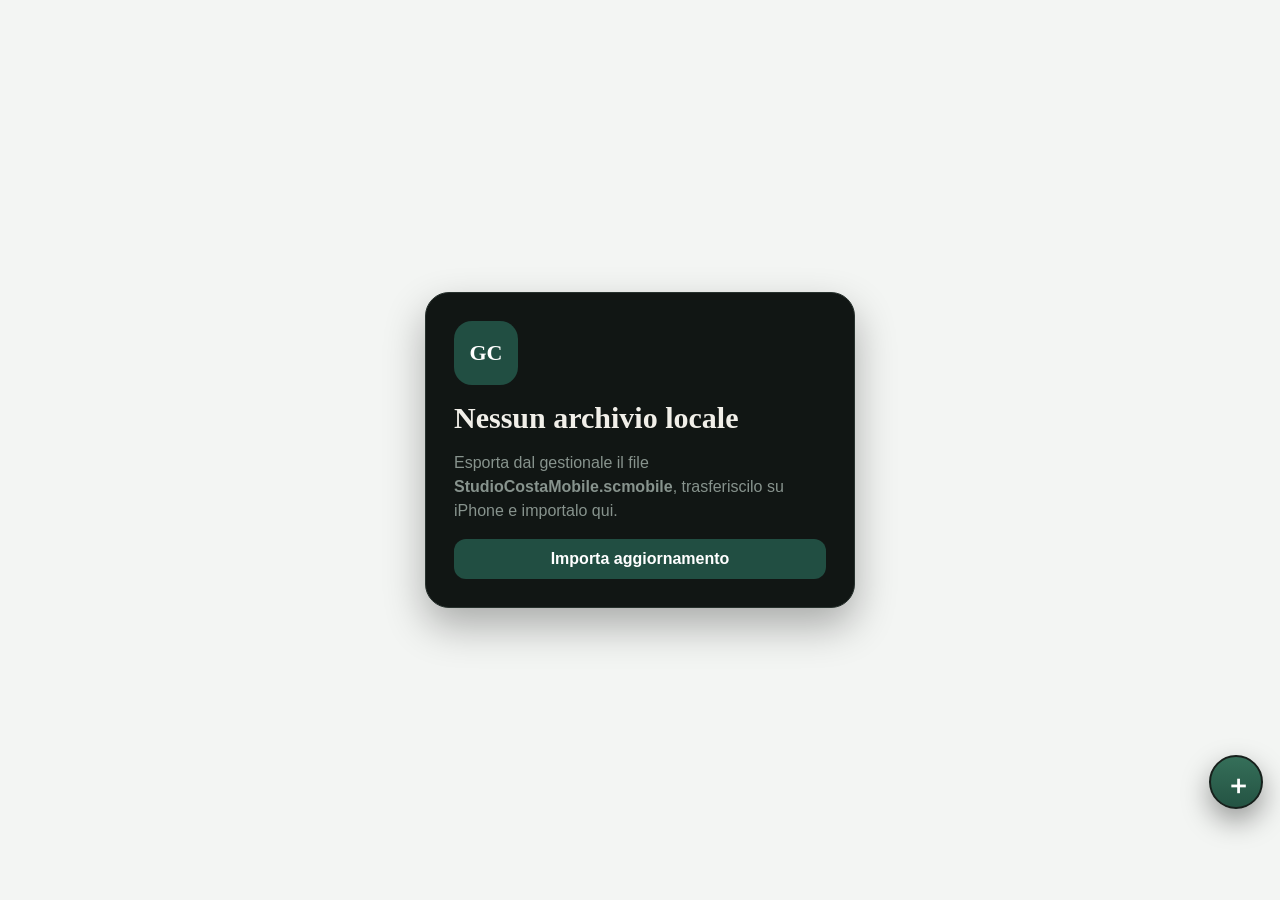
==== index.html @ 7fce4e02 "Add files via upload" ====
<!doctype html>
<html lang="it">
<head>
  <meta charset="utf-8">
  <meta name="viewport" content="width=device-width,initial-scale=1,viewport-fit=cover">
  <meta name="theme-color" content="#f3f5f3">
  <meta name="apple-mobile-web-app-capable" content="yes">
  <meta name="apple-mobile-web-app-status-bar-style" content="default">
  <meta name="apple-mobile-web-app-title" content="Studio Costa">
  <link rel="manifest" href="manifest.json?v=19.6">
  <link rel="apple-touch-icon" sizes="180x180" href="apple-touch-icon.png?v=19.6">
  <link rel="stylesheet" href="styles.css?v=19.6">
  <title>Studio Costa Companion V19.6</title>
</head>
<body>
  <section id="pairScreen" class="screen hidden">
    <div class="login-card">
      <div class="brand">GC</div>
      <div class="eyebrow dark">STUDIO LEGALE COSTA</div>
      <h1>Importa aggiornamento</h1>
      <p>Seleziona il file <strong>StudioCostaMobile.scmobile</strong> generato dal gestionale e inserisci la password scelta durante l’esportazione.</p>
      <input id="companionFile" class="file-input-native" type="file" aria-label="Seleziona file .scmobile">
      <label for="companionFile" id="companionFilePicker" class="file-picker-button" role="button" tabindex="0">Seleziona file .scmobile</label>
      <div id="companionFileName" class="file-selected-name">Nessun file selezionato</div>
      <input id="companionPassword" type="password" autocomplete="current-password" placeholder="Password archivio">
      <button id="companionImportButton">Importa aggiornamento</button>
      <div id="pairError" class="error"></div>
    </div>
  </section>

  <section id="emptyScreen" class="screen hidden">
    <div class="login-card">
      <div class="brand">GC</div>
      <h1>Nessun archivio locale</h1>
      <p>Esporta dal gestionale il file <strong>StudioCostaMobile.scmobile</strong>, trasferiscilo su iPhone e importalo qui.</p>
      <button id="emptyImportButton">Importa aggiornamento</button>
    </div>
  </section>

  <div id="app" class="hidden">
    <header class="companion-topbar">
      <div class="brand-lockup brand-lockup-redesigned">
        <div class="header-logo image-logo" aria-hidden="true"></div>
        <div class="brand-copy">
          <div class="brand-person">AVV. GIUSY COSTA</div>
          <div class="brand-studio">Studio Legale Costa</div>
          <h1 id="pageTitle">Home</h1>
        </div>
      </div>
      <div class="header-actions compact-actions">
        <div class="sync-pill" id="headerSync">—</div>
        <button id="settingsButton" class="icon-button" aria-label="Sincronizzazione e privacy">⋯</button>
      </div>
    </header>

    <div class="syncbar">
      <span id="syncStatus">Ultima sincronizzazione: —</span>
      <button id="quickExportActions" class="text-button">0 modifiche</button>
    </div>

    <div class="hero-switchbar">
      <button class="hero-switch active" data-top-target="homeView"><span>Home</span></button>
      <button class="hero-switch" data-top-target="hearingsView"><span>Udienze</span></button>
    </div>


    <main>
      <section id="homeView" class="view"></section>

      <section id="hearingsView" class="view hidden">
        <div class="hearings-command-head">
          <div class="view-identity">
            <span class="view-kicker">GIUDIZIARIO</span>
            <div><h2>Udienze</h2><p>Ruolo, orari e pratiche collegate</p></div>
          </div>
          <div class="hearing-period-control">
            <button id="hearingPrev" class="nav-square" aria-label="Periodo precedente">‹</button>
            <input id="hearingDate" type="date" aria-label="Data udienze">
            <button id="hearingNext" class="nav-square" aria-label="Periodo successivo">›</button>
          </div>
          <div class="hearing-view-row">
            <div class="hearing-mode" role="group" aria-label="Vista udienze">
              <button data-hearing-mode="day">Giorno</button>
              <button data-hearing-mode="week" class="active">Settimana</button>
              <button data-hearing-mode="month">Mese</button>
            </div>
            <button id="hearingToday" class="hearing-today">Oggi</button>
          </div>
          <div id="hearingPeriodLabel" class="hearing-period-label"></div>
        </div>
        <div id="hearingsContent" class="hearings-docket"></div>
      </section>

      <section id="agendaView" class="view hidden">
        <div class="agenda-planner-head">
          <div class="agenda-title-line">
            <div><span class="view-kicker">PLANNER</span><h2>Agenda</h2></div>
            <button id="agendaToday" class="agenda-today">Oggi</button>
          </div>
          <div class="agenda-navigation-line">
            <button id="agendaPrev" class="nav-square" aria-label="Periodo precedente">‹</button>
            <input id="agendaDate" type="date" aria-label="Data agenda">
            <button id="agendaNext" class="nav-square" aria-label="Periodo successivo">›</button>
          </div>
          <div class="agenda-mode planner-mode" role="group" aria-label="Vista agenda">
            <button data-agenda-mode="day">Giorno</button>
            <button data-agenda-mode="week" class="active">Settimana</button>
            <button data-agenda-mode="month">Mese</button>
            
          </div>
          <div class="agenda-meta-row">
            <span id="agendaPeriodLabel" class="compact-period-label"></span>
            <button id="exportCalendarIcs" class="agenda-export">Esporta</button>
          </div>
        </div>
        <div id="agendaContent" class="agenda-planner-content"></div>
      </section>

      <section id="plannerView" class="view hidden">
        <div class="v19-planner-head">
          <div class="view-kicker">STUDIO COSTA · ORGANIZZAZIONE</div><h2>Il mio Planner</h2>
          <p>Lavoro, udienze, famiglia e tempo per gli atti in un'unica settimana.</p>
          <div class="v19-planner-date"><button id="plannerPrev" aria-label="Settimana precedente">‹</button><input type="date" id="plannerDate" aria-label="Data Planner"><button id="plannerNext" aria-label="Settimana successiva">›</button><button id="plannerToday">Oggi</button></div>
          <strong id="plannerPeriodLabel"></strong>
        </div>
        <div id="plannerContent"></div>
      </section>

      <section id="practicesView" class="view hidden">
        <div class="section-head stacked practices-compact-head">
          <div><h2>Pratiche</h2><p class="muted">Ricerca riservata nell’archivio dello studio</p></div>
          <input id="practiceSearch" type="search" placeholder="Cerca per assistito, RG, RGNR, SIUS, SIEP, autorità, controparte">
        </div>
        <div id="practiceFilterBar" class="practice-simple-filters" role="group" aria-label="Filtri pratiche">
          <button class="active" data-practice-filter="all">Tutte</button>
          <button data-practice-filter="PENALE">Penale</button>
          <button data-practice-filter="CIVILE">Civile</button>
          <button data-practice-filter="office">Difese d'ufficio</button>
        </div>
        <div id="practiceCards"></div>
      </section>


      <section id="checklistsView" class="view hidden">
        <div class="section-head">
          <div><h2>Checklist</h2><p class="muted">Attività da spuntare e sincronizzare con il gestionale</p></div>
          <button id="addChecklistMobile" class="secondary-button">＋ Incolla checklist</button>
        </div>
        <div class="filters checklist-filters">
          <button id="checklistTodo" class="active">Da fare</button>
          <button id="checklistDone">Completate</button>
        </div>
        <div class="checklist-quick-tip">Incolla una checklist scritta anche con ChatGPT: una riga = una voce spuntabile.</div>
        <div id="checklistsContent"></div>
      </section>

      <section id="toolsView" class="view hidden">
        <div class="section-head stacked">
          <div><h2>Strumenti</h2><p class="muted">Le funzioni che servono fuori studio, sincronizzate con il desktop</p></div>
          <div id="pluginStatus" class="plugin-status"></div>
        </div>
        <div class="tool-tabs">
          <button data-tool="codes">§<span>Banca</span></button>
          <button data-tool="terms">⌛<span>Calendario</span></button>
          <button data-tool="taxes">⌁<span>Tributi</span></button>
          <button data-tool="split">€<span>Riparto</span></button>
          <button data-tool="documents">▤<span>Documenti</span></button>
          <button data-tool="creset">▦<span>Creset</span></button>
          <button data-tool="checklist">☑<span>Checklist</span></button>
        </div>

        <section id="hearingTool" class="plugin-tool"></section>

        <section id="codesTool" class="plugin-tool hidden">
          <div class="tool-card">
            <div class="section-head stacked compact-head"><div><h3>Banca giuridica</h3><p class="muted">Normativa, sentenze, prassi e note sincronizzate dal desktop</p></div></div>
            <input id="legalSearch" class="tool-input" type="search" placeholder="Articolo, sentenza, argomento, parola chiave…">
            <select id="legalTypeFilter" class="tool-input">
              <option value="">Tutto</option><option value="NORMA">Normativa</option><option value="SENTENZA">Giurisprudenza</option><option value="PRASSI">Prassi</option><option value="FORMULA">Formule</option><option value="NOTA">Note</option>
            </select>
            <div class="legal-institutional-links" aria-label="Fonti istituzionali">
              <a href="https://www.normattiva.it/" target="_blank" rel="noopener noreferrer">Normattiva ↗</a>
              <a href="https://dati.normattiva.it/" target="_blank" rel="noopener noreferrer">Normattiva Open Data ↗</a>
              <a href="https://www.gazzettaufficiale.it/" target="_blank" rel="noopener noreferrer">Gazzetta Ufficiale ↗</a>
              <a href="https://eur-lex.europa.eu/" target="_blank" rel="noopener noreferrer">EUR-Lex ↗</a>
              <a href="https://www.cortecostituzionale.it/" target="_blank" rel="noopener noreferrer">Corte costituzionale ↗</a>
              <a href="https://www.giustizia-amministrativa.it/" target="_blank" rel="noopener noreferrer">Giustizia amministrativa ↗</a>
            </div>
            <p class="legal-source-disclaimer">Collegamenti esterni alle fonti. Le schede locali provengono dal desktop; verifica sempre vigenza e testo applicabile.</p>
            <div id="legalResults"></div>
          </div>
        </section>

        <section id="termsTool" class="plugin-tool hidden">
          <div class="tool-card">
            <h3>Calcolo calendario</h3>
            <p class="muted">Somma o sottrae giorni da una data. Il calcolo dei tributi locali è disponibile nella voce Tributi.</p>
            <label>Data di partenza<input id="termStartDate" class="tool-input" type="date"></label>
            <div class="two-cols"><label>Giorni<input id="termDays" class="tool-input" type="number" min="0" value="30"></label><label>Direzione<select id="termDirection" class="tool-input"><option value="1">In avanti</option><option value="-1">A ritroso</option></select></label></div>
            <button id="calculateQuickTerm">Calcola</button>
            <div id="termResult" class="tool-result">—</div>
          </div>
        </section>

        <section id="taxesTool" class="plugin-tool hidden">
          <div class="tool-card">
            <h3>Tributi locali</h3>
            <p class="muted">Decadenza dell'accertamento, riscossione ed eventuale prescrizione secondo il medesimo motore della versione desktop V14.18.</p>
            <div class="tool-subcard">
              <strong>1. Tributo e decadenza</strong>
              <label>Tributo<select id="taxType" class="tool-input"><option>IMU</option><option>TARI</option><option>TASI</option><option>ICP/CANONE (verificare disciplina propria)</option><option>ALTRO TRIBUTO LOCALE</option></select></label>
              <div class="two-cols"><label>Annualità<input id="taxYear" class="tool-input" type="number" min="1990" max="2100"></label><label>Violazione<select id="taxViolation" class="tool-input"><option value="PAYMENT">Omesso/parziale pagamento</option><option value="DECLARATION">Omessa/infedele dichiarazione</option></select></label></div>
              <label id="taxDeclarationYearRow" class="hidden">Anno in cui la dichiarazione era dovuta<input id="taxDeclarationYear" class="tool-input" type="number" min="1990" max="2100"></label>
              <label class="setting-row"><span><strong>Sospensione COVID/IFEL</strong><small>Applica +85 giorni soltanto quando il motore la ritiene pertinente.</small></span><input id="taxCovid" type="checkbox" checked></label>
            </div>
            <div class="tool-subcard">
              <strong>2. Atto / riscossione</strong>
              <label>Atto o fase<select id="taxActType" class="tool-input"><option value="ORDINARY">Avviso di accertamento ordinario / non esecutivo</option><option value="EXECUTIVE" selected>Accertamento esecutivo ex L. 160/2019</option><option value="TITLE">Ingiunzione / cartella / titolo coattivo</option><option value="INTERRUPTIVE">Sollecito / intimazione / atto interruttivo</option><option value="PRESCRIPTION">Prescrizione del credito</option><option value="FULL">Quadro completo</option></select></label>
              <label>Regime<select id="taxRegime" class="tool-input"><option value="EXECUTIVE" selected>Accertamento esecutivo locale ex L. 160/2019</option><option value="PREVIOUS">Regime previgente / titolo separato</option><option value="OTHER">Altro / da verificare</option></select></label>
              <label>Data notifica accertamento<input id="taxNoticeDate" class="tool-input" type="date"></label>
              <label>Data definitività / esecutività verificata<input id="taxDefinitiveDate" class="tool-input" type="date"></label>
              <label>Scadenza termine ricorso/pagamento (se nota)<input id="taxPaymentDeadline" class="tool-input" type="date"></label>
              <label>Riscossione dopo l'affidamento<select id="taxCollectorMode" class="tool-input"><option value="UNKNOWN">Da verificare</option><option value="SAME">Stesso soggetto che ha notificato — 120 giorni</option><option value="OTHER">Soggetto diverso / affidatario — 180 giorni</option></select></label>
            </div>
            <div class="tool-subcard">
              <strong>3. Prescrizione</strong>
              <label>Ultimo atto interruttivo validamente notificato<input id="taxLastActDate" class="tool-input" type="date"></label>
              <label class="setting-row"><span><strong>Credito consacrato in giudicato</strong><small>Verifica indicativa del termine decennale ex art. 2953 c.c.</small></span><input id="taxJudgment" type="checkbox"></label>
            </div>
            <button id="calculateLocalTaxes">Calcola termini</button>
            <div id="taxResult" class="tool-result tax-result">—</div>
          </div>
        </section>

        <section id="splitTool" class="plugin-tool hidden">
          <div class="tool-card">
            <h3>Riparto Studio / TFC</h3>
            <p class="muted">Tre passaggi distinti, come nel desktop: 50% eventuale, accantonamento 19%, riparto del residuo.</p>
            <div class="tool-subcard">
              <strong>1. Calcolo eventuale del 50%</strong>
              <label>Importo totale (€)<input id="splitHalfTotal" class="tool-input" inputmode="decimal" placeholder="0,00"></label>
              <button id="calculateHalfInvoice" class="secondary-button">Calcola 50%</button>
              <div id="splitHalfResult" class="tool-result compact-result">—</div>
            </div>
            <div class="tool-subcard">
              <strong>2. Fatturato e accantonamento 19%</strong>
              <label>Importo effettivamente fatturato (€)<input id="splitBilledAmount" class="tool-input" inputmode="decimal" placeholder="0,00"></label>
              <label>Chi ha fatturato?<select id="splitBilledBy" class="tool-input"></select></label>
              <button id="calculateReserve" class="secondary-button">Calcola accantonamento</button>
              <div id="splitReserveResult" class="tool-result compact-result">—</div>
            </div>
            <div class="tool-subcard">
              <strong>3. Riparto del residuo</strong>
              <label>Schema<select id="splitMode" class="tool-input"><option value="thirds">Tre quote uguali</option><option value="tfc">Quote TFC — Studio 30% · Titolare 30% · Firmatario 10% · Redattore 30%</option></select></label>
              <div id="splitTfcRoles" class="tfc-role-grid hidden">
                <label>Titolare della pratica (30%)<select id="splitHolder" class="tool-input"></select></label>
                <label>Firmatario (10%)<select id="splitSigner" class="tool-input"></select></label>
                <label>Redattore dell'atto (30%)<select id="splitDrafter" class="tool-input"></select></label>
                <p class="muted">La quota Studio TFC del 30% viene accantonata separatamente e resta allo Studio.</p>
              </div>
              <button id="calculateSplit">Calcola riparto</button>
              <div id="splitResult" class="tool-result">—</div>
            </div>
          </div>
        </section>

        <section id="documentsTool" class="plugin-tool hidden">
          <div class="tool-card">
            <h3>Documenti</h3>
            <p class="muted">Documenti autorizzati e disponibili offline nel pacchetto sincronizzato.</p>
            <input id="documentSearch" class="tool-input" type="search" placeholder="Nome file, pratica, categoria, tipo…">
            <select id="documentCategoryFilter" class="tool-input"><option value="">Tutte le categorie</option></select>
            <div id="documentsToolResults"></div>
          </div>
        </section>

        <section id="cresetTool" class="plugin-tool hidden"></section>

        <section id="checklistTool" class="plugin-tool hidden">
          <div class="tool-card">
            <h3>Checklist</h3>
            <p class="muted">Apri le checklist operative sincronizzate con il gestionale.</p>
            <button id="openChecklistsFromTools">Apri checklist</button>
          </div>
        </section>
      </section>

      <section id="searchView" class="view hidden">
        <div class="section-head stacked">
          <div><h2>Ricerca</h2><p class="muted">Pratiche, agenda, documenti, checklist, Creset e banca giuridica</p></div>
          <input id="globalSearch" type="search" autocomplete="off" placeholder="Scrivi un nome, RG, udienza, documento…">
        </div>
        <div id="globalSearchResults" class="search-results"></div>
      </section>
    </main>

    <nav class="bottom-nav companion-bottom-nav five-nav v19-nav">
      <button data-target="homeView"><span class="nav-svg" aria-hidden="true"><svg viewBox="0 0 24 24" fill="none"><path d="M4 10.5L12 4l8 6.5"/><path d="M6.5 9.5V20h11V9.5"/><path d="M10 20v-5.5h4V20"/></svg></span><em>Home</em></button>
      <button data-target="hearingsView"><span class="nav-svg" aria-hidden="true"><svg viewBox="0 0 24 24" fill="none"><path d="M12 4v15"/><path d="M7 7h10"/><path d="M5 7c0 3-2 5-2 5h6c0 0-2-2-2-5"/><path d="M19 7c0 3-2 5-2 5h6c0 0-2-2-2-5"/><path d="M8 20h8"/></svg></span><em>Udienze</em></button>
      <button data-target="agendaView"><span class="nav-svg" aria-hidden="true"><svg viewBox="0 0 24 24" fill="none"><rect x="4" y="5" width="16" height="15" rx="3"/><path d="M8 3v4M16 3v4M4 10h16"/><path d="M8 14h3M13 14h3M8 17h3"/></svg></span><em>Agenda</em></button>
      <button data-target="plannerView"><span class="nav-svg" aria-hidden="true"><svg viewBox="0 0 24 24" fill="none"><rect x="4" y="4" width="16" height="16" rx="3"/><path d="M8 4v3M16 4v3M4 10h16M8 14h8M8 17h5"/></svg></span><em>Planner</em></button>
      <button data-target="practicesView"><span class="nav-svg" aria-hidden="true"><svg viewBox="0 0 24 24" fill="none"><path d="M4 7.5A2.5 2.5 0 0 1 6.5 5H10l1.7 2H17.5A2.5 2.5 0 0 1 20 9.5v8A2.5 2.5 0 0 1 17.5 20h-11A2.5 2.5 0 0 1 4 17.5v-10Z"/><path d="M4 9h16"/></svg></span><em>Pratiche</em></button>
      <button data-target="toolsView"><span class="nav-svg" aria-hidden="true"><svg viewBox="0 0 24 24" fill="none"><path d="M12 3l1.6 3.9L17.5 8.5l-3.1 2.5.9 4-3.3-2-3.3 2 .9-4L6.5 8.5l3.9-1.6L12 3Z"/><path d="M19.6 15.5l.8 1.9 1.9.8-1.9.8-.8 1.9-.8-1.9-1.9-.8 1.9-.8.8-1.9Z"/></svg></span><em>Strumenti</em></button>
    </nav>
  </div>

  <button id="addLocalTask" class="floating-add compact-fab" aria-label="Nuovo impegno">＋</button>

  <div id="localTaskModal" class="modal hidden">
    <div class="modal-sheet compact-sheet">
      <div class="modal-top"><button id="closeLocalTask" class="back-button">‹</button><div><div class="eyebrow dark">NUOVO IMPEGNO</div><h2 id="localModalTitle">Inserisci</h2></div></div>
      <input id="localTaskId" type="hidden">
      <label>Tipo<select id="localCategory"><option>UDIENZA</option><option>APPUNTAMENTO</option><option>ATTIVITÀ</option><option>PROMEMORIA</option><option>TELEFONATA</option><option>COMMISSIONE</option><option>PERSONALE</option><option>ALTRO</option></select></label>
      <label>Pratica<select id="localPractice"><option value="">Nessuna pratica</option></select></label>
      <label>Titolo / tipo di udienza<input id="localTitle" type="text"></label>
      <label>Data<input id="localDate" type="date"></label>
      <div class="two-cols"><label>Ora iniziale<input id="localStart" type="time"></label><label>Ora finale<input id="localEnd" type="time"></label></div>
      <label><input id="localAllDay" type="checkbox"> Tutto il giorno</label>
      <label>Luogo<input id="localLocation" type="text"></label>
      <div id="hearingExtraFields" class="hearing-extra hidden">
        <div class="two-cols"><label>Aula<input id="localCourtroom" type="text"></label><label>Giudice<input id="localJudge" type="text"></label></div>
        <label class="setting-row hearing-first-row"><span><strong>Prima udienza del procedimento</strong><small>Attiva i termini processuali pertinenti quando la pratica lo richiede.</small></span><input id="localFirstHearing" type="checkbox"></label>
      </div>
      <label>Note<textarea id="localNotes" rows="3"></textarea></label>
      <label>Priorità<select id="localPriority"><option>BASSA</option><option selected>MEDIA</option><option>ALTA</option><option>URGENTE</option></select></label>
      <label id="localBusyRow"><input id="localBusy" type="checkbox" checked> Occupa il calendario</label>
      <label id="localPrivateRow"><input id="localPrivate" type="checkbox"> Privata</label>
      <div class="modal-actions"><button id="deleteLocalTask" class="danger-button hidden">Elimina</button><button id="saveLocalTask">Salva sul telefono</button></div>
      <p class="muted">La modifica entrerà nel gestionale solo dopo l’esportazione e l’importazione controllata sul PC.</p>
    </div>
  </div>

  <div id="hearingOutcomeModal" class="modal hidden">
    <div class="modal-sheet compact-sheet">
      <div class="modal-top"><button id="closeHearingOutcome" class="back-button">‹</button><div><div class="eyebrow dark">UDIENZA</div><h2 id="hearingOutcomeTitle">Esito / rinvio</h2></div></div>
      <input id="outcomeHearingId" type="hidden">
      <label>Esito<select id="outcomeValue"><option value="">Seleziona</option><option value="RINVIO">Rinvio</option><option value="DISCUSSIONE">Discussione</option><option value="RISERVA">Riserva</option><option value="SENTENZA">Decisione / sentenza</option><option value="CTU AMMESSA">CTU ammessa</option><option value="TERMINI CONCESSI">Termini concessi</option><option value="ALTRO">Altro</option></select></label>
      <div class="two-cols"><label>Nuova udienza<input id="outcomeNextDate" type="date"></label><label>Ora<input id="outcomeNextTime" type="time"></label></div>
      <label>Motivo rinvio<input id="outcomeReason" type="text"></label>
      <label><input id="outcomeTermsGranted" type="checkbox"> Il giudice ha concesso termini</label>
      <label>Provvedimenti / termini esatti<textarea id="outcomeJudgeOrders" rows="3"></textarea></label>
      <label>Nota / attività svolte<textarea id="outcomePerformed" rows="3"></textarea></label>
      <button id="saveHearingOutcome">Registra da sincronizzare</button>
      <p class="muted">Il telefono non trasforma il testo del provvedimento in una scadenza legale. Il desktop valida l’esito e applica il motore giuridico.</p>
    </div>
  </div>

  <div id="practiceModal" class="modal hidden">
    <div class="modal-sheet">
      <div class="modal-top"><button id="closePractice" class="back-button">‹</button><div><div class="eyebrow dark">SCHEDA PRATICA</div><h2 id="detailTitle"></h2></div></div>
      <div id="detailSync" class="detail-sync"></div>
      <div id="practiceDetail"></div>
    </div>
  </div>

  <div id="settingsModal" class="modal hidden">
    <div class="modal-sheet compact-sheet">
      <div class="modal-top"><button id="closeSettings" class="back-button">‹</button><div><div class="eyebrow dark">COMPANION V19.6</div><h2>Sincronizzazione e privacy</h2></div></div>
      <div class="detail-section">
        <h3>Modifiche da riportare al PC</h3>
        <p id="pendingActionsInfo" class="muted"></p>
        <button id="exportMobileActions">Esporta modifiche .scmr</button>
      </div>
      <div class="detail-section">
        <h3>Archivio</h3>
        <p id="localArchiveInfo" class="muted"></p>
        <button id="privacyImportButton" class="secondary-button">Importa nuovo .scmobile</button>
      </div>
      <div class="detail-section">
        <h3>Protezione visualizzazione</h3>
        <label class="setting-row"><span><strong>Nascondi note sensibili</strong><small>Le note non saranno mostrate nelle schede pratica.</small></span><input id="hideNotesSetting" type="checkbox"></label>
        <label class="setting-row"><span><strong>Nascondi documenti offline</strong><small>I file resteranno salvati ma non saranno elencati.</small></span><input id="hideDocumentsSetting" type="checkbox"></label>
      </div>
      <div class="detail-section">
        <button id="exportLocalTasks" class="secondary-button">Backup attività create su iPhone</button>
        <input id="localTasksFile" type="file" accept=".scl,application/json">
        <button id="importLocalTasks" class="secondary-button">Ripristina backup attività</button>
      </div>
      <div class="detail-section"><button id="clearLocalArchive" class="danger-button">Elimina archivio locale</button></div>
    </div>
  </div>

    <div id="checklistComposerModal" class="modal hidden">
    <div class="modal-sheet compact-sheet checklist-composer-sheet">
      <div class="modal-top"><button id="closeChecklistComposer" class="back-button">‹</button><div><div class="eyebrow dark">CHECKLIST RAPIDA</div><h2>Incolla elenco</h2></div></div>
      <p class="muted">Puoi incollare una checklist scritta anche con ChatGPT. Ogni riga diventa una voce spuntabile. Se una riga contiene una data o un orario, il Companion li riconosce automaticamente.</p>
      <label>Titolo checklist<input id="checklistComposerTitle" type="text" placeholder="Es. Adempimenti udienza / documenti da preparare"></label>
      <div class="two-cols"><label>Data di riferimento<input id="checklistComposerDate" type="date"></label><label>Priorità<select id="checklistComposerPriority"><option>BASSA</option><option selected>MEDIA</option><option>ALTA</option><option>URGENTE</option></select></label></div>
      <label>Assistito o codice pratica (facoltativo)<input id="checklistComposerPractice" type="text" placeholder="Es. Rossi Mario / RGNR 1234/2026"></label>
      <label>Voci da creare<textarea id="checklistComposerItems" rows="10" placeholder="Incolla qui la checklist, una voce per riga.&#10;Esempio:&#10;07/10 ore 09:30 - chiamare il cliente&#10;depositare memoria conclusionale&#10;recuperare marca da bollo"></textarea></label>
      <div class="checklist-composer-actions"><button id="clearChecklistComposer" class="secondary-button" type="button">Svuota</button><button id="saveChecklistComposer" type="button">Crea checklist</button></div>
      <p class="muted">Dopo la creazione, potrai flaggare le voci direttamente dal telefono e poi esportare le modifiche verso il desktop.</p>
    </div>
  </div>

<div id="undoToast" class="undo-toast hidden"><span>Checklist aggiornata</span><button id="undoAction" type="button">Annulla</button></div>

  <script src="app.js?v=19.6"></script>
</body>
</html>
---- styles.css ----
:root{
  --green:#214e42;--green2:#315d63;--sage:#aebeaf;--beige:#f6f2ea;
  --paper:#fffdfc;--text:#222522;--muted:#6d746f;--border:#ded8ce;
  --red:#9d4138;--gold:#b49a68;--shadow:0 10px 30px rgba(34,37,34,.08)
}
*{box-sizing:border-box}html,body{margin:0;min-height:100%;background:var(--beige);color:var(--text);font-family:-apple-system,BlinkMacSystemFont,"Segoe UI",sans-serif}
button,input,select{font:inherit}.hidden{display:none!important}.muted{color:var(--muted)}
.screen{min-height:100vh;display:grid;place-items:center;padding:24px}.login-card{width:min(430px,100%);background:var(--paper);border:1px solid var(--border);border-radius:24px;padding:28px;box-shadow:var(--shadow)}
.brand{width:64px;height:64px;border-radius:18px;background:var(--green);color:white;display:grid;place-items:center;font-family:Georgia,serif;font-weight:700;font-size:22px}
.login-card h1{font-family:Georgia,serif;font-size:30px;margin:16px 0 8px}.login-card p{color:var(--muted);line-height:1.5}.login-card input{width:100%;padding:14px;border:1px solid var(--border);border-radius:12px;margin:10px 0;background:white}.login-card button{width:100%}
button{border:0;border-radius:12px;padding:11px 14px;background:var(--green);color:white;font-weight:700}.error{color:var(--red);font-size:13px;margin-top:8px}
header{display:flex;justify-content:space-between;align-items:center;padding:calc(16px + env(safe-area-inset-top)) 18px 12px;background:var(--green);color:white;position:sticky;top:0;z-index:10}
header h1{font-family:Georgia,serif;margin:2px 0 0;font-size:29px}.eyebrow{font-size:10px;letter-spacing:.13em;color:#dce9e3;font-weight:800}.eyebrow.dark{color:var(--green);margin-top:14px}.sync-pill{font-size:11px;background:rgba(255,255,255,.14);padding:8px 10px;border-radius:999px;max-width:150px;text-align:center}
.syncbar{padding:8px 18px;background:#e6eee9;color:var(--green);font-size:12px;display:flex;justify-content:space-between;gap:12px}.readonly{font-weight:800}
main{padding:12px 16px calc(94px + env(safe-area-inset-bottom))}.view{max-width:840px;margin:0 auto}.section-head{display:flex;justify-content:space-between;align-items:center;gap:12px;margin:6px 0 12px}.section-head.stacked{align-items:flex-start;flex-direction:column}.section-head h2{font-family:Georgia,serif;font-size:25px;margin:0}.section-head p{margin:2px 0 0;font-size:13px}.section-head input{border:1px solid var(--border);border-radius:11px;padding:10px;background:white;max-width:100%}
#practiceSearch{width:100%}.filters{display:flex;gap:8px;overflow:auto;padding-bottom:8px}.filters select,.filters label{white-space:nowrap;background:white;border:1px solid var(--border);border-radius:10px;padding:9px 10px;font-size:13px}.filters label{display:flex;align-items:center;gap:6px}.result-count{font-size:12px;color:var(--muted);margin:5px 0 8px}
.summary-grid{display:grid;grid-template-columns:repeat(2,1fr);gap:10px;margin-bottom:14px}.summary-card{background:white;border:1px solid var(--border);border-radius:16px;padding:14px}.summary-card strong{display:block;font-family:Georgia,serif;font-size:26px;color:var(--green)}.summary-card span{font-size:12px;color:var(--muted)}
.practice-card{background:white;border:1px solid var(--border);border-radius:18px;padding:14px;margin:10px 0;box-shadow:0 4px 16px rgba(34,37,34,.04);position:relative;overflow:hidden}.practice-card:before{content:"";position:absolute;left:0;top:0;bottom:0;width:5px;background:var(--green)}.practice-card.CIVILE:before{background:var(--gold)}.practice-card.TRIBUTARIO:before{background:var(--green2)}
.practice-top{display:flex;justify-content:space-between;gap:10px;align-items:flex-start}.area-badge{font-size:10px;font-weight:900;letter-spacing:.06em;background:#e7eee9;color:var(--green);padding:6px 8px;border-radius:8px}.practice-card.CIVILE .area-badge{background:#f1e9db;color:#7d6031}.practice-card.TRIBUTARIO .area-badge{background:#e5eef0;color:#315d63}
.practice-card h3{font-size:18px;margin:9px 0 3px}.practice-type{font-size:12px;color:var(--muted);margin-bottom:9px}.practice-grid{display:grid;grid-template-columns:1fr 1fr;gap:8px}.field{min-width:0}.field .label{display:block;font-size:10px;text-transform:uppercase;letter-spacing:.05em;color:var(--muted);font-weight:800}.field .value{font-size:13px;font-weight:650;overflow-wrap:anywhere}.next-row{display:grid;grid-template-columns:1fr 1fr;gap:8px;margin-top:10px}.next-box{background:#f7f4ee;border-radius:11px;padding:9px}.next-box .label{font-size:10px;color:var(--muted);text-transform:uppercase}.next-box .value{font-size:12px;font-weight:750;margin-top:2px}.open-practice{width:100%;margin-top:11px;background:#e7eee9;color:var(--green)}
.event{background:white;border:1px solid var(--border);border-left:5px solid var(--green2);border-radius:14px;padding:12px;margin:8px 0}.event.UDIENZA{border-left-color:var(--green)}.event.SCADENZA{border-left-color:var(--red)}.event.PERSONALE{border-left-color:var(--gold)}.event-top{display:flex;justify-content:space-between;gap:10px}.event-time{font-weight:850;color:var(--green)}.event-category{font-size:10px;font-weight:900}.event h3{font-size:15px;margin:7px 0}.event-meta{font-size:12px;color:var(--muted);margin-top:3px}.event .practice-link{margin-top:8px;background:#edf2ef;color:var(--green);padding:8px 10px}
.empty{background:white;border:1px dashed var(--border);border-radius:16px;padding:24px;text-align:center;color:var(--muted)}
.bottom-nav{position:fixed;left:0;right:0;bottom:0;z-index:20;display:grid;grid-template-columns:repeat(6,1fr);background:rgba(255,253,252,.97);border-top:1px solid var(--border);padding:7px 8px calc(7px + env(safe-area-inset-bottom))}.bottom-nav button{background:transparent;color:var(--muted);padding:6px 2px;font-size:11px}.bottom-nav button span{display:block;font-size:19px;margin-bottom:2px}.bottom-nav button.active{color:var(--green)}
.modal{position:fixed;inset:0;background:var(--beige);z-index:50;overflow:auto}.modal-sheet{min-height:100%;padding-bottom:28px}.modal-top{display:flex;gap:12px;align-items:center;background:white;border-bottom:1px solid var(--border);padding:calc(12px + env(safe-area-inset-top)) 14px 12px;position:sticky;top:0;z-index:2}.modal-top h2{font-family:Georgia,serif;font-size:22px;margin:2px 0}.back-button{width:42px;height:42px;border-radius:50%;font-size:28px;padding:0}.detail-sync{font-size:11px;color:var(--green);padding:9px 16px;background:#e7eee9;position:sticky;top:67px;z-index:1}
#practiceDetail{padding:12px 15px}.detail-hero{background:var(--green);color:white;border-radius:18px;padding:16px;margin-bottom:12px}.detail-hero h3{font-size:22px;margin:4px 0}.detail-hero .sub{font-size:13px;color:#dce9e3}.detail-section{background:white;border:1px solid var(--border);border-radius:16px;padding:14px;margin:10px 0}.detail-section h3{font-family:Georgia,serif;font-size:19px;margin:0 0 10px}.detail-fields{display:grid;grid-template-columns:1fr 1fr;gap:10px}.detail-field{border-bottom:1px solid #eee8df;padding-bottom:7px}.detail-field .label{font-size:10px;color:var(--muted);text-transform:uppercase;font-weight:800}.detail-field .value{font-size:13px;font-weight:650;margin-top:3px;overflow-wrap:anywhere}.detail-list{display:flex;flex-direction:column;gap:8px}.detail-item{background:#f8f5ef;border-radius:11px;padding:10px}.detail-item strong{display:block;font-size:13px}.detail-item span{font-size:12px;color:var(--muted)}.document-button{width:100%;display:flex;justify-content:space-between;align-items:center;text-align:left;background:#eef2ef;color:var(--green);margin:7px 0}.note-box{white-space:pre-wrap;line-height:1.5;font-size:13px}
@media(min-width:700px){.summary-grid{grid-template-columns:repeat(5,1fr)}.practice-grid,.detail-fields{grid-template-columns:repeat(3,1fr)}}

.setting-row{display:flex;justify-content:space-between;align-items:center;gap:16px;padding:12px 0;border-bottom:1px solid #eee8df}
.setting-row:last-child{border-bottom:0}.setting-row span{display:flex;flex-direction:column;gap:3px}.setting-row small{color:var(--muted);line-height:1.35}.setting-row input{width:22px;height:22px;accent-color:var(--green)}
.danger-button{background:var(--red);width:100%;margin-top:10px}
.install-hint{background:#fff7df;border:1px solid #ead9a1;color:#5f4b16;border-radius:14px;padding:12px;margin-bottom:12px;font-size:13px;line-height:1.45}

.welcome-panel{
  background:linear-gradient(135deg,#f8f4e9 0%,#ffffff 100%);
  border:1px solid rgba(33,78,66,.12);
  border-radius:22px;
  padding:20px;
  margin-bottom:14px;
  box-shadow:0 10px 30px rgba(29,48,42,.06);
}
.welcome-panel h2{margin:5px 0 6px;font-size:1.35rem}
.welcome-panel p{margin:0;color:#66736f;line-height:1.45}

/* Agenda evoluta V7.0.2 */
.event-date-row{display:flex;justify-content:space-between;align-items:center;gap:10px;margin-bottom:5px}
.event-date{font-size:12px;font-weight:850;color:var(--text);text-transform:capitalize}
.event-top{margin-top:1px}
.agenda-heading{background:white;border:1px solid var(--border);border-radius:18px;padding:14px;margin-bottom:12px}
.agenda-title-row{display:flex;justify-content:space-between;align-items:center;width:100%;gap:12px}
.agenda-title-row h2{margin:0}.agenda-title-row p{text-transform:capitalize;margin:3px 0 0}
.secondary-button{background:#e7eee9;color:var(--green);padding:9px 13px}
.agenda-mode{display:grid;grid-template-columns:repeat(3,1fr);gap:4px;width:100%;background:#eee9e1;border-radius:12px;padding:4px}
.agenda-mode button{background:transparent;color:var(--muted);padding:9px 7px;border-radius:9px}
.agenda-mode button.active{background:white;color:var(--green);box-shadow:0 2px 8px rgba(34,37,34,.08)}
.agenda-navigation{display:grid;grid-template-columns:42px 1fr 42px;gap:8px;width:100%;align-items:center}
.agenda-navigation input{width:100%;text-align:center}
.nav-square{padding:8px;font-size:24px;line-height:1;background:var(--green)}
.agenda-day-group{margin:12px 0 18px}
.agenda-day-title{display:grid;grid-template-columns:auto 1fr auto;align-items:baseline;gap:7px;padding:0 3px 6px;text-transform:capitalize}
.agenda-day-title strong{font-family:Georgia,serif;font-size:18px;color:var(--green)}
.agenda-day-title span{font-size:12px;color:var(--muted)}
.agenda-day-title em{font-size:11px;color:var(--muted);font-style:normal}

.floating-add{position:fixed;right:18px;bottom:82px;width:56px;height:56px;border-radius:50%;font-size:30px;z-index:30;box-shadow:0 8px 24px rgba(0,0,0,.2)}
.local-badge{display:inline-block;font-size:.72rem;font-weight:700;padding:3px 7px;border-radius:999px;background:#eee7d8;color:#214e42}.local-actions{display:flex;justify-content:space-between;align-items:center;margin-top:9px}.local-actions button{width:auto;padding:6px 10px}
.checklist-card{background:#fff;border:1px solid rgba(33,78,66,.13);border-radius:18px;padding:15px;margin-bottom:12px}.checklist-head{display:flex;justify-content:space-between;gap:12px}.checklist-head h3{margin:0}.checklist-head p{margin:4px 0;color:#6f7774;font-size:.85rem}.progress{height:8px;background:#ece9e0;border-radius:99px;overflow:hidden;margin:10px 0}.progress span{display:block;height:100%;background:#214e42}.check-item{display:flex;gap:10px;align-items:flex-start;padding:9px 0;border-top:1px solid #eee}.check-item input{margin-top:3px}.undo-toast{position:fixed;left:50%;bottom:88px;transform:translateX(-50%);background:#1f2926;color:#fff;padding:10px 14px;border-radius:12px;z-index:80}.undo-toast button{width:auto;margin-left:12px;padding:5px 8px}.compact-sheet label{display:block;margin:10px 0;font-weight:600}.compact-sheet input[type=text],.compact-sheet input[type=date],.compact-sheet input[type=time],.compact-sheet select,.compact-sheet textarea{width:100%;box-sizing:border-box;margin-top:4px;padding:10px;border:1px solid #d6d3ca;border-radius:10px}.two-cols{display:grid;grid-template-columns:1fr 1fr;gap:10px}.modal-actions{display:flex;justify-content:space-between;gap:10px;margin-top:15px}.modal-actions button{width:auto}.bottom-nav{overflow-x:auto}.bottom-nav button{min-width:64px}

/* V8.3 agenda finale */
.event.CRESET,.event.UDIENZA\ CRESET{border-left-color:#c69039;background:#fffaf0}.event.MEDIAZIONE{border-left-color:#8c6aae;background:#fcf8ff}.month-weekdays{display:grid;grid-template-columns:repeat(7,1fr);gap:4px;margin:8px 0}.month-weekdays span{text-align:center;font-size:11px;font-weight:800;color:var(--muted)}.month-grid{display:grid;grid-template-columns:repeat(7,1fr);gap:4px}.month-cell{min-height:78px;background:#fff;border:1px solid var(--border);border-radius:10px;padding:7px 5px;color:var(--text);text-align:left}.month-cell.selected{outline:2px solid var(--green)}.month-cell strong{display:block;margin-bottom:4px}.muted-cell{background:#f3f1ec}.month-dot{display:block;font-size:8px;margin:2px 0;font-weight:800}.month-dot.CRESET{color:#a97018}.month-dot.MEDIAZIONE{color:#7b5898}.month-dot.UDIENZA{color:var(--green)}.month-dot.SCADENZA{color:var(--red)}.month-dot.ATTIVITÀ{color:#557b70}.floating-add{left:50%;right:auto;transform:translateX(-50%);bottom:76px}.bottom-nav{overflow-x:visible}.bottom-nav button{min-width:0}

/* V10.5 strumenti modulari e write-back controllato */
.bottom-nav{grid-template-columns:repeat(7,1fr)}
.plugin-status{display:flex;gap:7px;overflow:auto;margin:4px 0 12px;padding-bottom:4px}
.plugin-chip{white-space:nowrap;border:1px solid var(--border);background:#fff;border-radius:999px;padding:6px 9px;font-size:11px;color:var(--green);font-weight:800}
.tool-tabs{display:grid;grid-template-columns:repeat(4,1fr);gap:4px;background:#e9e6df;border-radius:13px;padding:4px;margin-bottom:12px}
.tool-tabs button{background:transparent;color:var(--muted);padding:9px 5px;border-radius:9px;font-size:12px}
.tool-tabs button.active{background:#fff;color:var(--green);box-shadow:0 2px 8px rgba(34,37,34,.08)}
.tool-card,.hearing-mobile-card,.creset-mobile-card{background:#fff;border:1px solid var(--border);border-radius:17px;padding:14px;margin:9px 0}
.tool-card h3,.hearing-mobile-card h3,.creset-mobile-card h3{font-family:Georgia,serif;margin:0 0 7px;font-size:19px}
.tool-form{display:grid;grid-template-columns:1fr 1fr;gap:9px;margin:11px 0}.tool-form label{font-size:12px;font-weight:750;color:var(--muted)}
.tool-form input,.tool-form select,.full-input,.hearing-mobile-card textarea,.hearing-mobile-card select,.hearing-mobile-card input{width:100%;padding:10px;border:1px solid var(--border);border-radius:10px;background:#fff;margin-top:4px}
.calculation-result{margin-top:10px;padding:12px;border-radius:12px;background:#eef3ef;color:var(--green);font-weight:850;text-align:center}
.readiness-row{display:flex;justify-content:space-between;gap:8px;align-items:center;margin:7px 0}.readiness-badge{font-size:10px;border-radius:999px;padding:5px 8px;background:#fff3d9;color:#745315;font-weight:900}.readiness-badge.ready{background:#e5f0e8;color:#285b3d}
.hearing-plan{background:#f8f5ef;border-radius:11px;padding:10px;margin:8px 0}.hearing-plan strong{font-size:12px;display:block}.hearing-plan span{font-size:11px;color:var(--muted)}
.mobile-check-item{display:flex;gap:9px;align-items:flex-start;padding:8px 0;border-top:1px solid #eee}.mobile-check-item input{width:19px;height:19px;margin-top:1px;accent-color:var(--green)}
.mobile-action-row{display:flex;gap:7px;flex-wrap:wrap;margin-top:10px}.mobile-action-row button{width:auto;padding:8px 10px}.mobile-action-row .secondary-button{background:#e7eee9;color:var(--green)}
.inline-editor{margin-top:10px;border-top:1px solid #eee;padding-top:10px}.inline-editor label{display:block;font-size:12px;font-weight:750;margin:6px 0;color:var(--muted)}
.creset-meta{font-size:12px;color:var(--muted);line-height:1.5}.worked-local{opacity:.55}.worked-local:after{content:" · lavorata (da sincronizzare)";font-weight:800;color:var(--green)}
.legal-hit{border-top:1px solid #eee;padding:10px 0}.legal-hit:first-child{border-top:0}.legal-hit strong{display:block;font-size:13px;color:var(--green)}.legal-hit p{white-space:pre-wrap;font-size:12px;line-height:1.45;margin:5px 0;color:var(--text)}
.pending-pill{display:inline-block;font-size:10px;background:#fff3d9;color:#745315;padding:4px 7px;border-radius:999px;font-weight:850}
@media(max-width:430px){.bottom-nav button{font-size:9.5px}.bottom-nav button span{font-size:17px}.tool-form{grid-template-columns:1fr}.tool-tabs button{font-size:11px}}


/* V10.8 Companion - Udienze intelligenti */
.companion-intro{display:flex;flex-direction:column;gap:4px;background:#eef4f1;border:1px solid rgba(33,78,66,.16);border-radius:14px;padding:12px;margin:4px 0 12px}.companion-intro strong{color:var(--green);font-family:Georgia,serif;font-size:17px}.companion-intro span{font-size:12px;color:var(--muted);line-height:1.45}
.profile-strip{display:flex;flex-direction:column;gap:3px;background:#214e42;color:white;border-radius:11px;padding:10px;margin:8px 0}.profile-strip strong{font-size:12px;letter-spacing:.02em}.profile-strip span{font-size:11px;color:#dce9e3;line-height:1.4}
.diagnostics-box{display:flex;flex-direction:column;gap:6px;margin:8px 0}.diagnostic{display:grid;grid-template-columns:auto 1fr;gap:7px;align-items:start;border-radius:10px;padding:8px 9px;font-size:11px}.diagnostic strong{font-size:9px;letter-spacing:.04em}.diagnostic.error{background:#fff0ed;color:#842b20}.diagnostic.warning{background:#fff7df;color:#735514}.diagnostic.info{background:#edf3f0;color:#365c52}.diagnostic span{line-height:1.4}
.hearing-plan.strategy{border-left:3px solid var(--green)}
.mobile-plan-group{border:1px solid #ebe6dc;border-radius:12px;margin:8px 0;overflow:hidden}.mobile-plan-title{display:flex;justify-content:space-between;align-items:center;padding:8px 10px;background:#f5f2eb;font-size:11px;font-weight:900;text-transform:uppercase;letter-spacing:.03em}.mobile-plan-title span{border-radius:999px;background:white;padding:2px 6px}.mobile-plan-group.legal .mobile-plan-title{background:#fff0ed;color:#842b20}.mobile-plan-group.prep .mobile-plan-title{background:#eef4f1;color:#214e42}.mobile-plan-item{padding:9px 10px;border-top:1px solid #eee8df;font-size:11px;position:relative}.mobile-plan-item:first-of-type{border-top:0}.mobile-plan-item strong{display:block;line-height:1.4}.mobile-plan-item small{display:block;color:var(--muted);margin-top:3px;line-height:1.35}.mobile-plan-item details{margin-top:5px;color:var(--muted)}.mobile-plan-item details summary{font-weight:750;cursor:pointer}.mobile-plan-item details p{white-space:pre-wrap;line-height:1.4}.verification-pill{display:inline-block;margin-top:5px;border-radius:999px;background:#fff3d9;color:#745315;font-size:9px;font-weight:850;padding:3px 6px}
.readiness-badge.blocked{background:#ffe7e2;color:#842b20}.readiness-summary{background:#f8f5ef;border-radius:11px;padding:10px;margin:10px 0}.readiness-summary>div:first-child{display:flex;justify-content:space-between;font-size:11px}.readiness-meter{height:7px;background:#e5e0d7;border-radius:999px;overflow:hidden;margin-top:7px}.readiness-meter span{display:block;height:100%;background:var(--green)}
.mobile-check-item span{display:flex;flex-direction:column;gap:2px}.mobile-check-item span strong{font-size:12px}.mobile-check-item span small{font-size:10px;color:var(--muted);line-height:1.35}
.mobile-outcome-sheet{margin-top:12px;border-top:1px solid #eee;padding-top:10px}.mobile-outcome-sheet>summary{font-size:12px;font-weight:900;color:var(--green);cursor:pointer;padding:5px 0}.outcome-grid{display:grid;grid-template-columns:1fr 1fr;gap:8px}.outcome-grid label{margin:0}.outcome-grid .full-span{grid-column:1/-1}.outcome-grid label.full-span:has(input[type=checkbox]){display:flex;align-items:center;gap:8px;background:#f8f5ef;border-radius:10px;padding:9px}.outcome-grid label.full-span input[type=checkbox]{width:18px;height:18px;margin:0}.outcome-grid button.full-span{width:100%}
@media(max-width:430px){.outcome-grid{grid-template-columns:1fr}.outcome-grid .full-span{grid-column:1}.diagnostic{grid-template-columns:1fr}.profile-strip{padding:9px}}

/* V11.1 - Dashboard settimanale, agenda visuale e appuntamenti */
.full-width{width:100%}
.home-mode{margin:0 0 10px}
.home-summary{grid-template-columns:repeat(3,1fr)}
.home-summary .summary-card{padding:10px;min-width:0}
.home-summary .summary-card strong{font-size:22px}
.home-summary .summary-card span{font-size:10px;line-height:1.15;display:block}
.home-summary .attention{background:#fff6e5;border-color:#e7ce95}
.week-strip{display:grid;grid-template-columns:repeat(7,minmax(0,1fr));gap:4px;margin:10px 0 12px}
.week-day-card{min-width:0;background:white;color:var(--text);border:1px solid var(--border);border-radius:12px;padding:7px 2px 6px;text-align:center;box-shadow:none}
.week-day-card.selected{background:#e7eee9;border-color:var(--green);outline:1px solid var(--green)}
.week-day-card .week-name{display:block;font-size:8px;text-transform:uppercase;color:var(--muted);font-weight:850}
.week-day-card>strong{display:inline-block;font-family:Georgia,serif;color:var(--green);font-size:18px;line-height:1.1;margin-top:2px}
.week-day-card>small{display:block;font-size:8px;color:var(--muted)}
.week-dots{display:flex;flex-direction:column;gap:2px;margin-top:5px;align-items:center;min-height:28px}
.week-dots i{font-style:normal;font-size:7px;line-height:1;border-radius:999px;padding:2px 3px;font-weight:900;white-space:nowrap}
.week-dots .u{background:#e5f0e8;color:#285b3d}.week-dots .a{background:#e7eef5;color:#315d7b}.week-dots .s{background:#ffe8e4;color:#8b342b}.week-dots .c{background:#fff0d3;color:#805b18}.week-dots .k{background:#eee9f5;color:#66517f}.week-dots .none{color:#aaa;background:transparent}
.selected-day-label{font-family:Georgia,serif;color:var(--green);font-weight:700;text-transform:capitalize;font-size:18px;margin:12px 0 7px}
.compact-day-section{margin:10px 0 14px}
.compact-day-section>h3{display:flex;justify-content:space-between;align-items:center;font-family:Georgia,serif;font-size:17px;margin:0 0 6px;color:var(--text)}
.compact-day-section>h3 span{font-family:-apple-system,BlinkMacSystemFont,"Segoe UI",sans-serif;font-size:10px;background:#e7eee9;color:var(--green);padding:4px 7px;border-radius:999px}
.home-checklist{background:#fff;border:1px solid var(--border);border-radius:14px;padding:4px 11px}
.home-check-item{display:flex;gap:8px;align-items:flex-start;padding:9px 0;border-top:1px solid #eee8df}
.home-check-item:first-child{border-top:0}.home-check-item input{width:18px;height:18px;margin-top:1px;accent-color:var(--green)}
.home-check-item span{display:flex;flex-direction:column;gap:2px}.home-check-item strong{font-size:12px}.home-check-item small{font-size:10px;color:var(--muted)}
.event.APPUNTAMENTO{border-left-color:#547ea0;background:#f8fbff}.event.PREPARAZIONE,.event.PREPARATORIA{border-left-color:#71927d;background:#f8fbf9}.practice-inline{font-weight:700;color:#4f625c}
.month-dot.APPUNTAMENTO{color:#446f91}.month-dot.CHECKLIST{color:#66517f}.month-dot.PREPARAZIONE{color:#557b70}
.bottom-nav{display:flex;overflow-x:auto;justify-content:flex-start;scrollbar-width:none;grid-template-columns:none}
.bottom-nav::-webkit-scrollbar{display:none}.bottom-nav button{flex:0 0 64px;min-width:64px}
@media(min-width:700px){.home-summary{grid-template-columns:repeat(7,1fr)}.bottom-nav{justify-content:center}.bottom-nav button{flex:0 0 82px}}
@media(max-width:430px){.summary-grid.home-summary{gap:6px}.home-summary .summary-card{padding:8px 6px}.home-summary .summary-card strong{font-size:20px}.month-cell{min-height:70px;padding:5px 3px}.month-dot{font-size:7px}.week-strip{gap:3px}.week-day-card{padding-left:1px;padding-right:1px}}

/* Companion V13 — agenda-first, quattro aree principali */
.header-actions{display:flex;align-items:center;gap:8px}.icon-button{width:42px;height:42px;border-radius:50%;padding:0;font-size:22px;background:#e7eee9;color:var(--green)}.text-button{width:auto;padding:5px 8px;background:transparent;color:var(--green);font-size:12px;font-weight:800}.syncbar{display:flex;align-items:center;justify-content:space-between;gap:8px}.four-nav{display:grid!important;grid-template-columns:repeat(4,1fr)!important;overflow:visible!important;justify-content:stretch!important}.four-nav button{min-width:0!important;flex:none!important;width:auto!important;font-size:10.5px}.four-nav button span{font-size:20px}.four-summary{grid-template-columns:repeat(4,1fr);gap:6px}.four-summary .summary-card{padding:9px 5px;text-align:center}.four-summary .summary-card strong{font-size:21px}.four-summary .summary-card span{font-size:9.5px}.attention-section{margin-top:16px}.attention-section>h3,.search-group>h3{font-family:Georgia,serif;font-size:18px;margin:0 0 8px;display:flex;justify-content:space-between}.search-group>h3 span{font-family:-apple-system,BlinkMacSystemFont,"Segoe UI",sans-serif;font-size:11px;background:#e7eee9;color:var(--green);padding:3px 7px;border-radius:999px}.search-group{margin:12px 0 18px}.search-document{background:#fff;border:1px solid var(--border);border-radius:14px;padding:12px;margin:8px 0}.search-document strong{display:block;font-size:13px}.search-document span{display:block;color:var(--muted);font-size:11px;margin:3px 0 8px}.search-document button{width:auto;padding:7px 9px}.detail-disclosure{background:white;border:1px solid var(--border);border-radius:16px;padding:12px 14px;margin:10px 0}.detail-disclosure summary{font-family:Georgia,serif;font-size:17px;font-weight:700;color:var(--green);cursor:pointer}.detail-disclosure .detail-fields{margin-top:12px}.hearing-extra{background:#f3f7f4;border-radius:12px;padding:4px 9px}.compact-filters{flex-wrap:wrap;overflow:visible}.compact-filters select{flex:1 1 120px}.compact-sheet select{appearance:auto}.modal-sheet.compact-sheet{padding-bottom:calc(30px + env(safe-area-inset-bottom))}.floating-add{bottom:calc(78px + env(safe-area-inset-bottom))}
@media(max-width:430px){.four-summary{grid-template-columns:repeat(2,1fr)}.four-nav button{font-size:9.5px}.four-nav button span{font-size:18px}.detail-fields{grid-template-columns:1fr 1fr}}

.weekly-category-day{margin:8px 0 14px}.weekly-category-day .selected-day-label{margin:0 0 6px;font-weight:800;color:var(--green)}


/* ================================================================
   V13.4 – RESTYLING GRAFICO COMPANION
   Solo presentazione: nessuna logica di import/export/sync viene modificata.
   ================================================================ */
:root{
  --agenda-red:#c84452;--agenda-red-bg:#fff3f4;--agenda-red-border:#edaab0;
  --agenda-blue:#2f75c7;--agenda-blue-bg:#f1f7ff;--agenda-blue-border:#a9caf1;
  --agenda-orange:#c98213;--agenda-orange-bg:#fff8ec;--agenda-orange-border:#efc985;
  --agenda-green:#2f7d5e;--agenda-green-bg:#eff9f4;--agenda-green-border:#a8d9c1;
  --agenda-purple:#6941b2;--agenda-purple-bg:#f7f2ff;--agenda-purple-border:#cbb3ed;
  --agenda-cyan:#178aa1;--agenda-cyan-bg:#effbfd;--agenda-cyan-border:#a6dfe9;
}
body{background:#f5f7f9;color:#11233d}
header{background:rgba(255,255,255,.96);border-bottom:1px solid #e2e7ee;padding-top:max(12px,env(safe-area-inset-top));box-shadow:0 1px 10px rgba(20,38,62,.05)}
header h1{font-size:16px;color:#19304f}.eyebrow{letter-spacing:.08em;color:#29486b}
.syncbar{background:#fff;border-bottom:1px solid #edf0f4;color:#6b7788}
main{padding:14px 13px 98px}
#agendaView .section-head{background:transparent;border:0;box-shadow:none;padding:0;margin:0 0 10px}
#agendaView .agenda-title-row h2{font-size:30px;line-height:1;margin:0;color:#0e2545;font-weight:800}
#agendaView .agenda-title-row p{font-size:14px;margin-top:4px}
#agendaView .agenda-mode{display:grid;grid-template-columns:repeat(3,1fr);gap:0;background:#e9eef5;padding:3px;border-radius:12px;margin-top:12px}
#agendaView .agenda-mode button{border:0;background:transparent;color:#48607f;border-radius:9px;padding:10px 4px;font-weight:700}
#agendaView .agenda-mode button.active{background:#294665;color:#fff;box-shadow:0 2px 6px rgba(28,54,84,.18)}
#agendaView .agenda-navigation{gap:7px;margin-top:8px}
#agendaView .agenda-navigation input{border-radius:10px;border:1px solid #dce3ec;background:#fff}
#agendaView #exportCalendarIcs{border-radius:10px;background:#fff;color:#294665;border:1px solid #d6e0ec}
.week-strip{display:grid;grid-template-columns:repeat(7,minmax(0,1fr));gap:5px;overflow:visible;padding:2px 0 8px;margin:0}
.week-day-card{min-width:0!important;width:auto!important;padding:7px 2px!important;border-radius:12px!important;background:#fff!important;border:1px solid #dfe6ef!important;color:#203a5b!important;box-shadow:0 1px 4px rgba(18,44,74,.04)}
.week-day-card .week-name{font-size:11px!important;font-weight:700}.week-day-card strong{font-size:19px!important;display:block}.week-day-card small{display:none!important}
.week-day-card.selected{background:#1769d2!important;color:#fff!important;border-color:#1769d2!important;box-shadow:0 4px 12px rgba(23,105,210,.24)}
.week-dots{display:flex;justify-content:center;gap:2px;min-height:7px;margin-top:4px}.week-dots i{width:6px;height:6px;border-radius:50%;font-size:0!important;padding:0!important;display:block}.week-dots i.u{background:#d74755}.week-dots i.a{background:#2f75c7}.week-dots i.s{background:#e6981b}.week-dots i.c{background:#6941b2}.week-dots i.k{background:#178aa1}.week-dots i.none{background:#c9d2df}
.selected-agenda-day{display:flex;align-items:baseline;gap:8px;padding:4px 2px 8px;color:#193454}.selected-agenda-day strong{font-size:16px}.selected-agenda-day span{font-size:13px;color:#738197}
.agenda-category-card{border-radius:17px!important;overflow:hidden;border:1px solid!important;margin:0 0 10px!important;padding:0 9px 8px!important;box-shadow:0 3px 12px rgba(23,45,71,.045)}
.agenda-category-card h3{display:flex!important;align-items:center;gap:7px;margin:0 -9px 5px!important;padding:10px 11px!important;border:0!important;font-size:17px!important}
.agenda-category-card h3 .agenda-card-icon{font-size:21px;width:30px;text-align:center}.agenda-category-card h3 .agenda-card-title{font-weight:800;flex:0 1 auto}.agenda-category-card h3 b{font-size:12px;color:#fff;border-radius:999px;padding:4px 8px}.agenda-category-card h3 em{margin-left:auto;font-size:12px;font-style:normal;font-weight:600;opacity:.82}
.agenda-category-card.kind-UDIENZA{background:var(--agenda-red-bg);border-color:var(--agenda-red-border)!important}.agenda-category-card.kind-UDIENZA h3{color:var(--agenda-red)}.agenda-category-card.kind-UDIENZA h3 b{background:var(--agenda-red)}
.agenda-category-card.kind-APPUNTAMENTO{background:var(--agenda-blue-bg);border-color:var(--agenda-blue-border)!important}.agenda-category-card.kind-APPUNTAMENTO h3{color:var(--agenda-blue)}.agenda-category-card.kind-APPUNTAMENTO h3 b{background:var(--agenda-blue)}
.agenda-category-card.kind-SCADENZA{background:var(--agenda-orange-bg);border-color:var(--agenda-orange-border)!important}.agenda-category-card.kind-SCADENZA h3{color:var(--agenda-orange)}.agenda-category-card.kind-SCADENZA h3 b{background:var(--agenda-orange)}
.agenda-category-card.kind-PREPARAZIONE{background:var(--agenda-green-bg);border-color:var(--agenda-green-border)!important}.agenda-category-card.kind-PREPARAZIONE h3{color:var(--agenda-green)}.agenda-category-card.kind-PREPARAZIONE h3 b{background:var(--agenda-green)}
.agenda-category-card.kind-CRESET{background:var(--agenda-purple-bg);border-color:var(--agenda-purple-border)!important}.agenda-category-card.kind-CRESET h3{color:var(--agenda-purple)}.agenda-category-card.kind-CRESET h3 b{background:var(--agenda-purple)}
.agenda-category-card.kind-CHECKLIST{background:var(--agenda-cyan-bg);border-color:var(--agenda-cyan-border)!important}.agenda-category-card.kind-CHECKLIST h3{color:var(--agenda-cyan)}.agenda-category-card.kind-CHECKLIST h3 b{background:var(--agenda-cyan)}
.agenda-category-card .event{background:#fff!important;border:1px solid rgba(68,86,108,.11)!important;border-radius:11px!important;padding:8px 9px!important;margin:5px 0!important;box-shadow:none!important}
.agenda-category-card .event-date-row{display:none}.agenda-category-card .event-top{margin:0}.agenda-category-card .event-time{font-size:13px;font-weight:800;color:#254465}.agenda-category-card .event h3{display:block!important;margin:2px 0!important;padding:0!important;background:transparent!important;border:0!important;font-size:14px!important;color:#142c4b!important}.agenda-category-card .event-meta{font-size:11px!important;color:#64758b;margin-top:1px!important}.agenda-category-card .practice-link{font-size:11px!important;padding:5px 8px!important;border-radius:8px!important}.agenda-category-card .local-actions{margin-top:5px!important}.agenda-category-card .local-actions button{font-size:11px!important;padding:5px 8px!important}
.home-checklist{background:transparent!important}.home-check-item{background:#fff!important;border:1px solid rgba(68,86,108,.11)!important;border-radius:10px!important;margin:5px 0!important;padding:8px!important}
.bottom-nav{background:rgba(255,255,255,.96)!important;border-top:1px solid #dfe6ef!important;box-shadow:0 -4px 18px rgba(20,38,62,.07)!important}.bottom-nav button{color:#64758b!important}.bottom-nav button.active{color:#1769d2!important}.bottom-nav button span{font-size:22px!important}
.floating-add{background:#1769d2!important;box-shadow:0 6px 18px rgba(23,105,210,.28)!important}
@media(max-width:390px){.week-strip{gap:3px}.week-day-card{padding:6px 1px!important}.week-day-card strong{font-size:17px!important}.agenda-category-card h3{font-size:16px!important}}

/* V13.5 - accesso Checklist ripristinato, nessuna modifica alla logica */
.checklist-filters{display:flex;gap:8px;margin-bottom:12px;overflow:visible}.checklist-filters button{border:1px solid var(--border);background:#fff;border-radius:10px;padding:9px 14px;color:var(--text);font-weight:700}.checklist-filters button.active{background:#1769d2;color:#fff;border-color:#1769d2}


/* V13.6 — ripristino gerarchia Home/Agenda e centralità udienze */
.file-input-native{position:fixed;left:-10000px;top:auto;width:1px;height:1px;opacity:.01;overflow:hidden}
.file-picker-button{display:flex;align-items:center;justify-content:center;width:100%;padding:13px 14px;margin:10px 0 5px;border-radius:12px;background:var(--green);color:#fff;font-weight:800;cursor:pointer;text-align:center}
.file-selected-name{font-size:12px;color:var(--muted);text-align:center;margin:0 0 10px;overflow-wrap:anywhere}
.five-nav{grid-template-columns:repeat(5,1fr)!important;overflow:visible!important}
.five-nav button{min-width:0!important;font-size:10.5px!important}
.hearing-summary{background:#fff3f4!important;border:2px solid var(--agenda-red-border)!important;box-shadow:0 4px 14px rgba(200,68,82,.10)!important}
.hearing-summary strong,.hearing-summary span{color:var(--agenda-red)!important}
.event.UDIENZA{border:2px solid var(--agenda-red-border)!important;border-left:7px solid var(--agenda-red)!important;background:var(--agenda-red-bg)!important;padding:14px!important;box-shadow:0 4px 15px rgba(200,68,82,.08)!important}
.event.UDIENZA .event-time{font-size:15px!important;color:var(--agenda-red)!important}
.event.UDIENZA h3{font-size:17px!important;line-height:1.25!important;color:#7f2430!important}
.event.UDIENZA .event-category{color:var(--agenda-red)!important;font-weight:900!important}
.agenda-category-card.kind-UDIENZA{border:2px solid var(--agenda-red-border)!important;box-shadow:0 5px 16px rgba(200,68,82,.10)!important}
.agenda-category-card.kind-UDIENZA>h3{background:var(--agenda-red)!important;color:#fff!important;padding:12px!important}
.agenda-category-card.kind-UDIENZA>h3 b{background:#fff!important;color:var(--agenda-red)!important}
.agenda-category-card.kind-UDIENZA>h3 em{color:#fff!important;opacity:.92!important}
.agenda-category-card.kind-UDIENZA .event{border-left:5px solid var(--agenda-red)!important;background:#fff!important}
.practice-card[data-practice]{cursor:pointer;transition:transform .12s ease,box-shadow .12s ease}
.practice-card[data-practice]:active{transform:scale(.992)}
.practice-card[data-practice]:focus{outline:2px solid #1769d2;outline-offset:2px}
.practice-open-hint{margin-top:12px;padding:9px 10px;border-radius:10px;background:#eef4f1;color:var(--green);font-size:12px;font-weight:850;text-align:center}
@media(max-width:390px){.five-nav button{font-size:9.5px!important}.event.UDIENZA{padding:12px!important}.event.UDIENZA h3{font-size:16px!important}}


/* V13.7 miglioramenti Home/Agenda richiesti */
header{background:linear-gradient(180deg,#214e42 0%,#28594c 100%)!important;color:#fff!important;border-bottom:0!important;box-shadow:0 6px 18px rgba(21,45,39,.18)!important;padding:calc(14px + env(safe-area-inset-top)) 16px 12px!important}
header h1{font-size:24px!important;color:#fff!important}
.eyebrow{color:#dce9e3!important;letter-spacing:.12em!important}
.brand-lockup{display:flex;align-items:center;gap:12px;min-width:0}
.header-logo,.brand-mark{width:42px;height:42px;border-radius:14px;background:rgba(255,255,255,.15);border:1px solid rgba(255,255,255,.22);display:grid;place-items:center;font-family:Georgia,serif;font-size:18px;font-weight:700;color:#fff;flex:0 0 42px}
.header-actions{gap:10px!important}.icon-button{background:rgba(255,255,255,.14)!important;color:#fff!important;border:1px solid rgba(255,255,255,.22)!important}.sync-pill{background:rgba(255,255,255,.14)!important;color:#fff!important;max-width:unset!important;font-size:10px!important}
.syncbar{background:#e7efe9!important;color:#214e42!important;border-bottom:1px solid #d6e0d8!important;padding:10px 16px!important}
.text-button{background:#214e42!important;color:#fff!important;border-radius:999px!important;padding:8px 12px!important;font-size:11px!important}

.bottom-nav.five-nav{display:grid!important;grid-template-columns:repeat(5,1fr)!important;gap:8px!important;overflow:visible!important;justify-content:stretch!important;background:rgba(239,245,241,.98)!important;border-top:1px solid #d8e2db!important;box-shadow:0 -4px 18px rgba(20,56,45,.08)!important;padding:9px 10px calc(9px + env(safe-area-inset-bottom))!important}
.bottom-nav.five-nav button{min-width:0!important;flex:none!important;width:auto!important;border-radius:14px!important;padding:8px 3px!important;color:#557066!important;background:transparent!important;font-size:10.5px!important;font-weight:700!important}
.bottom-nav.five-nav button span{font-size:20px!important;margin-bottom:3px!important}
.bottom-nav.five-nav button.active{background:#dfece4!important;color:#214e42!important;box-shadow:inset 0 0 0 1px #cbdacf!important}

.floating-add{width:52px!important;height:52px!important;font-size:28px!important;left:auto!important;right:16px!important;transform:none!important;bottom:calc(84px + env(safe-area-inset-bottom))!important;background:#214e42!important;box-shadow:0 8px 22px rgba(33,78,66,.26)!important}

.home-hero{padding:16px 18px!important}.hero-brand-row{display:flex;align-items:center;gap:12px}.home-hero h2{margin:3px 0 4px!important;color:#214e42}.home-hero p{margin:0!important}.home-heading{margin-top:12px}.home-navigation input,.agenda-navigation input{background:#fff!important}
.home-summary-rich{grid-template-columns:repeat(2,1fr)!important;gap:8px!important}.home-summary-rich .summary-card{padding:12px 10px!important}.home-summary-rich .summary-card strong{font-size:22px!important}.home-summary-rich .summary-card span{font-size:10px!important;line-height:1.2!important}.home-summary-rich .hearing-summary{background:#fff3f4!important;border-color:#f2c9ce!important}.home-summary-rich .hearing-summary strong{color:var(--agenda-red,#c64656)!important}.home-summary-rich .attention{background:#edf5ef!important;border-color:#cfe0d5!important}

#agendaView .agenda-mode button.active,.home-mode-switch button.active{background:#214e42!important;color:#fff!important;box-shadow:0 3px 10px rgba(33,78,66,.18)!important}
#agendaView .agenda-mode,#homeView .agenda-mode{background:#e6eee9!important}
#agendaView .agenda-mode button,#homeView .agenda-mode button{color:#476259!important}
.week-day-card.selected{background:#214e42!important;border-color:#214e42!important;color:#fff!important;box-shadow:0 4px 12px rgba(33,78,66,.22)!important}
.week-day-card.selected .week-name,.week-day-card.selected strong,.week-day-card.selected small{color:#fff!important}
.week-day-card .week-dots .u{background:#ffe5e8!important;color:#bc3044!important}.week-day-card .week-dots .a{background:#e6f0ff!important;color:#295c9f!important}.week-day-card .week-dots .s{background:#fff0e6!important;color:#b55a1b!important}.week-day-card .week-dots .c{background:#f1e9fb!important;color:#6b4ca6!important}.week-day-card .week-dots .k{background:#e9f5ee!important;color:#285b3d!important}.week-day-card.selected .week-dots i{background:rgba(255,255,255,.16)!important;color:#fff!important}
.month-dot.UDIENZA{color:#bc3044!important}
.nav-square{background:#214e42!important}
.secondary-button{background:#e5efe8!important;color:#214e42!important}
.home-selected-label,.selected-agenda-day,.selected-day-label{background:#f5f8f6!important;border:1px solid #dde8e0!important;border-radius:14px!important;padding:10px 12px!important;color:#214e42!important}

.agenda-category-card.kind-UDIENZA{border:2px solid var(--agenda-red-border)!important;box-shadow:0 5px 16px rgba(200,68,82,.10)!important}
.agenda-category-card.kind-UDIENZA>h3{background:var(--agenda-red)!important;color:#fff!important;padding:12px!important}
.agenda-category-card.kind-UDIENZA>h3 b{background:#fff!important;color:var(--agenda-red)!important}
.agenda-category-card.kind-UDIENZA>h3 em{color:#fff!important;opacity:.92!important}
.agenda-category-card.kind-UDIENZA .event{border-left:5px solid var(--agenda-red)!important;background:#fff!important}
.agenda-category-card.kind-PREPARAZIONE .event,.agenda-category-card.kind-SCADENZA .event,.agenda-category-card.kind-APPUNTAMENTO .event,.agenda-category-card.kind-CRESET .event,.agenda-category-card.kind-CHECKLIST .event{border-left-width:5px!important}
.agenda-category-card .event .practice-link{background:#edf4ef!important;color:#214e42!important}
.agenda-category-card .local-actions button,.event button[data-task-complete]{border-radius:999px!important}

@media(max-width:430px){
  .home-summary-rich{grid-template-columns:repeat(2,1fr)!important}
  header h1{font-size:21px!important}
  .header-logo,.brand-mark{width:38px;height:38px;font-size:16px}
  .bottom-nav.five-nav button{font-size:10px!important}
  .bottom-nav.five-nav button span{font-size:18px!important}
}

/* V14 — Strumenti mobili e Banca giuridica */
.plugin-status{display:flex;gap:6px;flex-wrap:wrap}.plugin-chip{display:inline-flex;align-items:center;gap:4px;background:#e7eee9;color:var(--green);border:1px solid #cfddd4;border-radius:999px;padding:5px 8px;font-size:10px;font-weight:800}
.tool-tabs{display:grid;grid-template-columns:repeat(3,1fr);gap:8px;margin:8px 0 14px}.tool-tabs button{background:#fff;color:#49665b;border:1px solid var(--border);padding:10px 5px;font-size:18px;box-shadow:0 3px 10px rgba(33,78,66,.04)}.tool-tabs button span{display:block;font-size:10px;margin-top:4px}.tool-tabs button.active{background:#dfece4;color:#214e42;border-color:#bfd1c5}.tool-card{background:#fff;border:1px solid var(--border);border-radius:18px;padding:15px;margin:10px 0}.tool-card h3{font-family:Georgia,serif;font-size:20px;margin:0 0 6px}.tool-card label{display:block;font-size:12px;font-weight:700;margin:10px 0}.tool-input{width:100%;border:1px solid var(--border);border-radius:11px;padding:11px;background:#fff;margin-top:5px}.tool-result{margin-top:12px;padding:12px;border-radius:12px;background:#f4f7f5;border:1px solid #dce6df;display:flex;flex-direction:column;gap:5px;font-size:12px;line-height:1.45}.tool-result strong{color:var(--green)}.compact-head{margin-bottom:8px!important}
.legal-hit{border:1px solid #e2ddd4;border-radius:13px;padding:0;margin:8px 0;background:#fff}.legal-hit:first-child{border-top:1px solid #e2ddd4}.legal-hit summary{list-style:none;padding:12px;cursor:pointer}.legal-hit summary::-webkit-details-marker{display:none}.legal-hit summary span{display:block;font-size:13px;font-weight:850;color:var(--green)}.legal-hit summary small{display:block;color:var(--muted);font-size:10px;margin-top:4px;line-height:1.4}.legal-hit[open] summary{border-bottom:1px solid #eee8df;background:#f7faf8;border-radius:13px 13px 0 0}.legal-hit p{white-space:pre-wrap;font-size:12px;line-height:1.5;margin:5px 0;color:var(--text)}.legal-hit>div{padding:10px 12px;border-top:1px solid #f0ece6}.legal-hit>div:first-of-type{border-top:0}.legal-hit>div>strong{display:block;font-size:10px;text-transform:uppercase;letter-spacing:.05em;color:var(--muted);margin-bottom:4px}.legal-notes{background:#fffaf0}.legal-summary{background:#f7faf8}.small{padding:14px!important}
.hearing-mobile-card,.creset-mobile-card{background:#fff;border:1px solid var(--border);border-radius:16px;padding:13px;margin:9px 0}.companion-intro{background:#e7eee9;border:1px solid #ceded4;border-radius:14px;padding:12px;margin-bottom:10px}.companion-intro strong{display:block;color:var(--green);margin-bottom:3px}.companion-intro span{font-size:12px;color:var(--muted);line-height:1.4}.readiness-row{display:flex;justify-content:space-between;gap:10px;align-items:flex-start}.readiness-row h3{margin:3px 0;font-size:16px}.readiness-badge{font-size:9px;font-weight:900;border-radius:999px;background:#eef2ef;color:#214e42;padding:5px 7px;white-space:nowrap}.readiness-badge.ready{background:#e1f0e6}.readiness-badge.blocked{background:#f8e6e4;color:#8b332c}.profile-strip{margin:8px 0;padding:8px 9px;border-radius:10px;background:#f7f4ee}.profile-strip strong,.profile-strip span{display:block}.profile-strip span{font-size:11px;color:var(--muted);margin-top:2px}.mobile-action-row{display:flex;gap:7px;margin-top:9px}.mobile-action-row button{flex:1}.creset-meta{font-size:11px;color:var(--muted);line-height:1.45}.mobile-check-item{display:flex;gap:8px;align-items:flex-start;padding:8px 0;border-top:1px solid #eee8df}.mobile-check-item input{margin-top:3px}.mobile-check-item span{font-size:12px}.mobile-check-item small{display:block;color:var(--muted);margin-top:2px}.mobile-outcome-sheet{margin-top:10px}.mobile-outcome-sheet summary{font-weight:800;color:var(--green);cursor:pointer}.inline-editor{margin-top:9px}.inline-editor textarea,.inline-editor input,.inline-editor select{width:100%;border:1px solid var(--border);border-radius:9px;padding:8px;margin-top:4px}.outcome-grid{display:grid;grid-template-columns:1fr 1fr;gap:8px}.full-span{grid-column:1/-1}.pending-pill{font-size:10px;color:#7b571c;background:#fff3d9;border-radius:999px;padding:5px 7px;text-align:center}
@media(max-width:390px){.tool-tabs{grid-template-columns:repeat(3,1fr);gap:5px}.tool-tabs button{font-size:16px;padding:8px 3px}.tool-tabs button span{font-size:9px}}


/* V14.1 Companion visual redesign */
:root{--gold:#cfb170;--gold-soft:#f1e2b9;--deep-green:#12392f;--forest:#1a4b3f;--emerald-soft:#e6f0ec;--card-shadow:0 14px 32px rgba(15,44,37,.12);--round-xl:28px;--round-lg:22px;--round-md:16px;}
body{background:linear-gradient(180deg,#f4f1ea 0%,#eef2ed 100%)!important;color:#17352e!important;}
header{position:sticky;top:0;z-index:25;background:linear-gradient(180deg,#0f332a 0%,#1d5a49 100%)!important;overflow:hidden;}
header::after{content:"";position:absolute;inset:0;background:url('brand-wave.jpg') center/cover no-repeat;opacity:.16;mix-blend:screen;pointer-events:none;}
header>*{position:relative;z-index:1}.header-logo.image-logo,.brand-mark.image-logo{background:url('logo-gc.png') center/contain no-repeat,rgba(255,255,255,.09)!important;color:transparent!important;text-indent:-9999px;overflow:hidden;border-color:rgba(255,255,255,.18)!important;box-shadow:0 6px 18px rgba(0,0,0,.12)}
.hero-switchbar{display:grid;grid-template-columns:1fr 1fr;gap:8px;padding:12px 16px 0;background:linear-gradient(180deg,#eef4f0 0%, rgba(238,244,240,.4) 100%)}
.hero-switch{border:0;border-radius:999px;padding:12px 16px;font-weight:800;font-size:14px;letter-spacing:.01em;background:#d9e7df;color:#2b5448;box-shadow:inset 0 0 0 1px rgba(33,78,66,.08);transition:transform .18s ease,box-shadow .18s ease,background .18s ease,color .18s ease}.hero-switch.active{background:linear-gradient(180deg,#245645 0%,#17392f 100%);color:#fff;box-shadow:0 8px 18px rgba(19,57,47,.24)}.hero-switch:active{transform:scale(.98)}
main{padding-top:10px!important;padding-bottom:120px!important}.view{animation:fadeSlide .24s ease}@keyframes fadeSlide{from{opacity:0;transform:translateY(8px)}to{opacity:1;transform:none}}
.lux-hero{position:relative;overflow:hidden;border-radius:30px;margin:4px 0 16px;padding:22px 20px 24px;background:linear-gradient(160deg,rgba(14,44,36,.95),rgba(30,92,72,.82)),url('desk-view.jpg') center/cover no-repeat;box-shadow:var(--card-shadow);color:#fff}.lux-hero::before{content:"";position:absolute;inset:auto -20% -40% auto;width:220px;height:220px;border-radius:50%;background:radial-gradient(circle,rgba(222,190,120,.34),rgba(222,190,120,0));pointer-events:none}.lux-hero h2{margin:10px 0 6px!important;font-size:30px!important;line-height:1.02;color:#fff!important}.lux-hero p{color:#f0f3f1!important;font-size:14px!important}.hero-badge{display:inline-flex;align-items:center;gap:8px;padding:8px 12px;border-radius:999px;background:rgba(255,255,255,.14);border:1px solid rgba(255,255,255,.15);font-size:12px;font-weight:700;letter-spacing:.04em;text-transform:uppercase}.hero-glow{position:absolute;inset:auto 12px 12px auto;width:84px;height:84px;border-radius:24px;background:linear-gradient(180deg,rgba(255,255,255,.22),rgba(255,255,255,0));backdrop-filter:blur(4px)}
.kpi-grid{display:grid;grid-template-columns:repeat(2,1fr);gap:12px;margin-bottom:16px}.kpi-card{border:0;text-align:left;border-radius:24px;padding:16px 14px;background:#fff;box-shadow:var(--card-shadow);display:flex;flex-direction:column;gap:4px;position:relative;overflow:hidden;transition:transform .16s ease,box-shadow .16s ease}.kpi-card:active{transform:scale(.985)}.kpi-card strong{font-size:30px;line-height:1;color:#17352e}.kpi-card small{font-size:12px;color:#5a7168;font-weight:700}.kpi-icon{display:grid;place-items:center;width:40px;height:40px;border-radius:14px;margin-bottom:6px;font-size:18px;font-weight:700}.kpi-card.emerald .kpi-icon{background:#e8f4ef;color:#165344}.kpi-card.ruby .kpi-icon{background:#fff0f2;color:#be4b5d}.kpi-card.amber .kpi-icon{background:#fff5e8;color:#b87021}.kpi-card.jade .kpi-icon{background:#edf6ef;color:#2c7c57}.kpi-card::after{content:"";position:absolute;inset:auto -18px -24px auto;width:90px;height:90px;border-radius:50%;background:radial-gradient(circle,rgba(33,78,66,.08),rgba(33,78,66,0))}
.next-focus-card{border-radius:28px;background:#fff;box-shadow:var(--card-shadow);padding:18px 16px;margin-bottom:18px;border:1px solid rgba(19,57,47,.06)}.next-focus-head{display:flex;justify-content:space-between;gap:10px;align-items:center;font-size:12px;color:#6a7b74;font-weight:800;text-transform:uppercase;letter-spacing:.06em}.next-focus-head b{font-size:11px;color:#1b5a48;background:#edf5f1;padding:8px 10px;border-radius:999px}.next-focus-card h3{margin:10px 0 6px!important;color:#17352e}.next-focus-meta,.next-focus-practice{color:#5c6e67;font-size:13px}.next-focus-practice{font-weight:800;color:#25493e;margin-top:6px}.next-focus-actions{display:flex;gap:10px;flex-wrap:wrap;margin-top:14px}.primary-soft,.secondary-soft{border:0;border-radius:999px;padding:11px 14px;font-weight:800}.primary-soft{background:linear-gradient(180deg,#245645,#17392f);color:#fff}.secondary-soft{background:#edf4ef;color:#214e42}
.quick-tools-grid{display:grid;grid-template-columns:repeat(2,1fr);gap:10px}.quick-tool-card{background:#fff;border:1px solid rgba(19,57,47,.07);box-shadow:var(--card-shadow);border-radius:22px;padding:14px;text-align:left;display:flex;flex-direction:column;gap:6px}.quick-tool-icon{display:grid;place-items:center;width:38px;height:38px;border-radius:12px;background:#e6f0ec;color:#1d5646;font-size:18px}.quick-tool-card strong{font-size:15px;color:#163931}.quick-tool-card small{font-size:12px;color:#678078}.ai-promo-card{margin-top:12px;border-radius:24px;padding:16px 16px 70px;background:linear-gradient(180deg,rgba(12,39,32,.94),rgba(20,70,56,.88)),url('ai-touch.jpg') right center/cover no-repeat;color:#fff;box-shadow:var(--card-shadow)}.ai-chip{display:inline-flex;padding:7px 10px;border-radius:999px;background:rgba(255,255,255,.14);font-size:11px;font-weight:800;text-transform:uppercase;letter-spacing:.08em;margin-bottom:10px}.ai-promo-card strong{display:block;font-size:18px;line-height:1.2;margin-bottom:6px}.ai-promo-card small{font-size:13px;color:#dde7e3}
.section-head.stacked,.tool-card,.practice-card,.detail-section,.event,.home-check-item,.search-card{border-radius:22px!important;box-shadow:var(--card-shadow)!important;border:1px solid rgba(19,57,47,.06)!important}.section-head.stacked{background:#fff!important;padding:16px!important}.agenda-mode,.filters{background:#eef3ef!important;border-radius:18px!important;padding:6px!important}.agenda-mode button,.filters button{border-radius:999px!important}.nav-square{border-radius:16px!important;box-shadow:0 6px 14px rgba(21,70,57,.18)!important}.home-navigation input,.agenda-navigation input,#practiceSearch,#globalSearch,.tool-input,select{border-radius:16px!important;border-color:#d8e4dc!important;background:#fcfdfc!important;box-shadow:inset 0 1px 0 rgba(255,255,255,.9)}
#practicesView .section-head.stacked{background:linear-gradient(180deg,#ffffff 0%,#f4f7f4 100%)!important}.practices-overview{display:flex;justify-content:space-between;gap:10px;flex-wrap:wrap;background:linear-gradient(180deg,#edf4ef 0%,#f8faf8 100%);border-radius:18px;padding:12px 14px;color:#315549;font-size:12px;font-weight:700}.practices-overview b{font-size:18px;color:#17352e}.practice-card{padding:16px!important;background:linear-gradient(180deg,#fff 0%,#fbfcfb 100%)!important}.practice-heading h3{margin:4px 0!important;font-size:20px!important;color:#17352e!important}.practice-subline{font-size:13px;color:#62756d}.status-badge{padding:8px 10px;border-radius:999px;background:#eef4ef;color:#1f5b48;font-size:11px;font-weight:800;align-self:flex-start;max-width:42%}.area-badge{padding:6px 10px;border-radius:999px;font-size:11px;letter-spacing:.05em}.practice-grid.two-lines .field{min-height:48px}.practice-progress{margin:14px 0}.progress-row{display:flex;justify-content:space-between;gap:8px;font-size:12px;color:#5f746b;font-weight:700;margin-bottom:7px}.progress-row b{color:#17352e}.progress-bar{height:9px;background:#edf1ee;border-radius:999px;overflow:hidden}.progress-bar i{display:block;height:100%;border-radius:999px;background:linear-gradient(90deg,#265a49,#7aa58f)}.modern-next-row{gap:10px!important}.modern-next-row .next-box{background:#f5f8f6!important;border-color:#e1ebe4!important}.practice-action-row{margin-top:12px;display:flex;gap:8px;flex-wrap:wrap}.practice-pill{display:inline-flex;align-items:center;padding:8px 12px;border-radius:999px;background:#183f33;color:#fff;font-size:12px;font-weight:800}.practice-pill.muted{background:#edf3ef;color:#315247}.area-PENALE{background:#fff0f2!important;color:#bd4b5c!important}.area-CIVILE{background:#eef2ff!important;color:#4767c7!important}.area-TRIBUTARIO{background:#e9f5ee!important;color:#21835e!important}
.bottom-nav.four-nav{display:grid!important;grid-template-columns:repeat(4,1fr)!important;gap:10px!important;padding:10px 12px calc(10px + env(safe-area-inset-bottom))!important;background:rgba(252,252,251,.96)!important;backdrop-filter:blur(18px);border-top:1px solid rgba(24,63,51,.08)!important;box-shadow:0 -10px 32px rgba(15,38,31,.08)!important}.bottom-nav.four-nav button{padding:8px 2px 10px!important;border-radius:18px!important;color:#5f736a!important}.bottom-nav.four-nav button.active{background:#edf4ef!important;color:#1d4b3d!important;box-shadow:inset 0 0 0 1px rgba(29,75,61,.08)!important}.floating-add{width:62px!important;height:62px!important;border:3px solid rgba(255,255,255,.65)!important;bottom:calc(86px + env(safe-area-inset-bottom))!important;background:linear-gradient(180deg,#245645 0%,#12392f 100%)!important;box-shadow:0 12px 28px rgba(19,57,47,.28)!important}#pageTitle{font-size:26px!important}.syncbar{display:flex;justify-content:space-between;gap:10px;align-items:center}main section h2{letter-spacing:-.02em}.detail-hero{border-radius:24px!important;background:linear-gradient(180deg,#17392f,#245645),url('office.jpg') center/cover no-repeat!important;background-blend-mode:soft-light!important;color:#fff!important;padding:18px!important}.detail-hero h3,.detail-hero .sub,.detail-hero .eyebrow{color:#fff!important}.modal-sheet{border-radius:28px 28px 0 0!important}.tool-tabs{display:grid!important;grid-template-columns:repeat(3,1fr)!important;gap:10px!important}.tool-tabs button{min-height:86px;border-radius:20px!important;background:#fff!important;box-shadow:var(--card-shadow)!important;border:1px solid rgba(19,57,47,.06)!important}.tool-tabs button.active{background:linear-gradient(180deg,#245645 0%,#17392f 100%)!important;color:#fff!important}#toolsView .tool-card h3{font-size:20px!important}
@media(max-width:390px){.lux-hero h2{font-size:26px!important}.kpi-card strong{font-size:24px}.quick-tools-grid{grid-template-columns:1fr 1fr}.hero-switchbar{padding-left:12px;padding-right:12px}.next-focus-actions{flex-direction:column}.floating-add{width:58px!important;height:58px!important}}


/* V14.6 Companion redesign */
body[data-active-view="homeView"] header,
body[data-active-view="homeView"] .syncbar,
body[data-active-view="homeView"] .hero-switchbar{display:none!important}
body[data-active-view="homeView"] main{padding-top:0!important}
.companion-bottom-nav{background:rgba(255,255,255,.78)!important;border:1px solid rgba(255,255,255,.82)!important;box-shadow:0 -8px 30px rgba(20,46,36,.10)!important;backdrop-filter:blur(18px);left:12px!important;right:12px!important;bottom:10px!important;border-radius:30px!important;padding:10px 10px calc(10px + env(safe-area-inset-bottom))!important}.companion-bottom-nav button{border-radius:22px!important;padding:10px 2px 12px!important;font-size:10.5px!important;font-weight:700!important;color:#69776f!important}.companion-bottom-nav button span{font-size:20px!important;margin-bottom:5px!important}.companion-bottom-nav button.active{background:linear-gradient(180deg,#eef1ee 0%,#e2e7e2 100%)!important;color:#17392f!important;box-shadow:inset 0 0 0 1px rgba(29,75,61,.06)!important}
.floating-add{bottom:calc(92px + env(safe-area-inset-bottom))!important;right:18px!important;left:auto!important;transform:none!important;width:68px!important;height:68px!important;border-radius:50%!important;background:linear-gradient(180deg,#2d775f 0%,#184739 100%)!important;box-shadow:0 18px 34px rgba(24,71,57,.32)!important;border:4px solid rgba(255,255,255,.72)!important}
.mobile-home-hero{position:relative;margin:-8px -16px 18px;padding:18px 18px 22px;min-height:300px;border-radius:0 0 28px 28px;overflow:hidden;background:linear-gradient(90deg,rgba(12,42,34,.72) 0%,rgba(12,42,34,.38) 36%,rgba(12,42,34,.12) 68%),url('sea-desk.jpg') center/cover no-repeat;box-shadow:0 10px 28px rgba(17,55,44,.18)}.mobile-home-hero::after{content:"";position:absolute;inset:0;background:linear-gradient(180deg,rgba(8,29,24,.16),rgba(8,29,24,.06) 35%,rgba(8,29,24,.20) 100%)}.mobile-home-hero>*{position:relative;z-index:1}.mobile-home-top{display:flex;justify-content:space-between;align-items:flex-start;gap:10px}.mobile-brand-card{display:flex;align-items:center;gap:12px;color:#fff}.mobile-brand-logo{width:76px;height:76px;border-radius:22px;background:url('logo-gc.png') center/cover no-repeat,rgba(255,255,255,.12);backdrop-filter:blur(8px);box-shadow:0 10px 26px rgba(0,0,0,.18);border:1px solid rgba(255,255,255,.24)}.mobile-brand-overline{font-size:14px;font-weight:600;letter-spacing:.12em;text-transform:uppercase;line-height:1.15;max-width:168px}.mobile-brand-subline{font-size:16px;opacity:.9;margin-top:4px}.mobile-home-actions{display:flex;gap:10px}.circle-action{width:48px;height:48px;border-radius:50%;display:grid;place-items:center;background:rgba(255,255,255,.78);backdrop-filter:blur(10px);border:1px solid rgba(255,255,255,.55);color:#143b31;font-size:22px;box-shadow:0 8px 18px rgba(20,45,38,.12)}.circle-action.has-dot{position:relative}.circle-action.has-dot::after{content:"";position:absolute;top:10px;right:11px;width:8px;height:8px;border-radius:50%;background:#2f6b58;border:2px solid rgba(255,255,255,.94)}.mobile-home-copy{margin-top:26px;color:#fff;max-width:82%}.mobile-greeting{margin:0 0 6px;font-size:16px;font-weight:500;opacity:.96}.mobile-home-copy h2{margin:0;font-size:42px;line-height:.95;color:#fff!important;letter-spacing:-.03em}.mobile-date{margin:12px 0 16px;font-size:14px;color:rgba(255,255,255,.94)}.sync-chip-home{display:inline-flex;align-items:center;gap:8px;padding:10px 16px;border-radius:999px;background:rgba(255,255,255,.74);color:#21463d;font-size:13px;font-weight:700;box-shadow:0 8px 20px rgba(0,0,0,.08)}
.mobile-home-grid{display:grid;grid-template-columns:repeat(2,1fr);gap:14px;margin-bottom:18px}.home-stat-card{position:relative;overflow:hidden;min-height:156px;border:1px solid rgba(255,255,255,.55);border-radius:26px;background:#f5f6f3;box-shadow:0 14px 28px rgba(19,57,47,.09);padding:16px 16px 14px;text-align:left;color:#17342d}.home-stat-card::before{content:"";position:absolute;inset:0;background-size:cover;background-position:center;opacity:.27}.home-stat-card::after{content:"";position:absolute;inset:0;background:linear-gradient(90deg,rgba(255,255,255,.92) 0%,rgba(255,255,255,.82) 44%,rgba(255,255,255,.18) 100%)}.home-stat-card>*{position:relative;z-index:1}.home-stat-icon{display:grid;place-items:center;width:52px;height:52px;border-radius:50%;font-size:24px;font-weight:700;background:rgba(255,255,255,.72);backdrop-filter:blur(6px);margin-bottom:16px}.home-stat-card strong{display:block;font-size:22px;line-height:1;margin-bottom:6px}.home-stat-card small{display:block;font-size:14px;color:#495e56;max-width:118px}.home-stat-card i{position:absolute;right:16px;bottom:14px;font-style:normal;font-size:22px;color:#6f7e76}.card-pratiche::before{background-image:url('office-studio.jpg')}.card-udienze::before{background-image:url('courtroom.jpg')}.card-scadenze::before{background-image:url('sea-desk.jpg')}.card-sync::before{background-image:url('digital-home.jpg')}.card-pratiche .home-stat-icon{color:#275948}.card-udienze .home-stat-icon{color:#8f3941}.card-scadenze .home-stat-icon{color:#916f2f}.card-sync .home-stat-icon{color:#275948}
.mobile-panel{background:rgba(255,255,255,.9);border:1px solid rgba(232,235,231,.9);box-shadow:0 12px 24px rgba(21,53,44,.07);border-radius:28px;padding:18px;margin-bottom:16px}.panel-head{display:flex;align-items:center;justify-content:space-between;gap:10px;margin-bottom:14px}.panel-head h3{margin:0!important;font-size:18px!important;color:#1c352d}.panel-link{width:auto!important;padding:0!important;background:transparent!important;color:#6d746f!important;font-size:14px!important;font-weight:600!important}.next-engagement-card{display:grid;grid-template-columns:52px 74px 1fr 16px;gap:14px;align-items:center;padding:14px;border-radius:24px;background:linear-gradient(180deg,#fcfcfb 0%,#f3f1ee 100%);box-shadow:inset 0 0 0 1px rgba(229,230,226,.95)}.next-engagement-icon{width:52px;height:52px;border-radius:18px;display:grid;place-items:center;background:#fff;color:#8e4045;font-size:24px;box-shadow:0 6px 12px rgba(0,0,0,.05)}.next-engagement-time{display:inline-flex;align-items:center;justify-content:center;padding:10px 0;border-radius:16px;background:#f7e9e8;color:#a13d42;font-size:22px;font-weight:800}.next-engagement-body strong{display:block;font-size:17px;color:#1c302b}.next-engagement-body span{display:block;color:#4a5f58;font-size:14px;margin-top:4px}.next-engagement-body small{display:block;color:#78867f;font-size:12px;margin-top:4px}.next-engagement-chevron{font-size:28px;color:#7f8a84}.home-empty{padding:16px 4px!important}
.quick-tool-row{display:grid;grid-template-columns:repeat(3,1fr);gap:14px}.quick-icon-card{display:flex;flex-direction:column;align-items:center;gap:8px;padding:10px 6px 8px;border-radius:22px;background:transparent;box-shadow:none;border:0;text-align:center}.quick-icon-card span{display:grid;place-items:center;width:58px;height:58px;border-radius:20px;font-size:28px;font-weight:700}.quick-icon-card em{font-style:normal;font-size:13px;line-height:1.15;color:#243932}.tone-red span{background:#f7e7e4;color:#8e3d43}.tone-sage span{background:#e4eee8;color:#335a4d}.tone-green span{background:#e4f0ea;color:#1f5d4c}.tone-gold span{background:#f5ebd7;color:#9a7433}.tone-cream span{background:#f7f0e2;color:#6d5b2a}.tone-deep span{background:#204d41;color:#fff}
header{padding:14px 16px 10px!important;background:rgba(255,251,248,.96)!important;backdrop-filter:blur(10px)!important;border-bottom:1px solid rgba(223,229,226,.9)!important}.header-logo.image-logo{width:42px!important;height:42px!important;border-radius:14px!important}.brand-lockup h1{font-size:22px!important}.hero-switchbar{display:none!important}.syncbar{display:none!important}.section-head.stacked,.tool-card,.practice-card,.detail-section,.event,.home-check-item,.search-card{border-radius:24px!important}body{background:linear-gradient(180deg,#f1f1ed 0%,#f7f5f1 100%)!important}.view{animation:fadeSlide .22s ease}
@media(max-width:390px){.mobile-home-hero{min-height:284px;padding:16px 14px 20px}.mobile-brand-logo{width:68px;height:68px}.mobile-home-copy h2{font-size:36px}.mobile-home-grid{gap:12px}.home-stat-card{min-height:146px;padding:14px}.quick-tool-row{gap:10px}.quick-icon-card span{width:54px;height:54px;border-radius:18px}}


/* ===== V15.4 COMPACT ===== */
:root{--compact-bg:#0d1112;--compact-panel:#101718;--compact-panel-2:#0f1415;--compact-line:rgba(207,184,133,.12);--compact-green:#245949;--compact-gold:#c8a460;--compact-text:#f3ecde;--compact-soft:#cdc2ab;}
html,body{background:linear-gradient(180deg,#0a0f10 0%,#111919 100%)!important;color:var(--compact-text)!important}
body::before{content:"";position:fixed;inset:0;pointer-events:none;background:radial-gradient(circle at top left,rgba(31,89,73,.18),transparent 32%),radial-gradient(circle at bottom right,rgba(200,164,96,.08),transparent 22%);z-index:-1}
.hero-switchbar,.syncbar{display:none!important}
header{background:rgba(13,17,18,.88)!important;border-bottom:1px solid rgba(255,255,255,.06)!important;backdrop-filter:blur(18px)!important}
.header-logo,.brand-mark,.mobile-brand-logo{background-image:url('logo-gc.png')!important;background-size:cover!important;background-position:center!important}
.mobile-home-hero.compact-hero{min-height:220px!important;padding:16px 16px 18px!important;border-radius:24px!important}
.home-copy-tight h2,.mobile-home-copy h2{font-size:34px!important;line-height:1.05!important;margin:0 0 4px!important}
.mobile-greeting{font-size:14px!important;margin-bottom:4px!important}.mobile-date{font-size:13px!important}.sync-chip-home{margin-top:10px!important;font-size:12px!important;padding:8px 12px!important}
.home-grid-compact .home-stat-card{min-height:122px!important;padding:14px!important;border-radius:22px!important}.home-grid-compact .home-stat-icon{width:44px!important;height:44px!important;margin-bottom:12px!important}.home-grid-compact .home-stat-card strong{font-size:20px!important}.home-grid-compact .home-stat-card small{font-size:13px!important}
.quick-tool-row{gap:10px!important}.quick-icon-card em{font-size:12px!important}

.calendar-compact-head{background:rgba(16,23,24,.92)!important;border:1px solid var(--compact-line)!important;border-radius:22px!important;padding:12px 12px 10px!important;margin-bottom:14px!important;box-shadow:0 10px 24px rgba(0,0,0,.18)!important}
.compact-mode{display:grid!important;grid-template-columns:repeat(3,1fr)!important;gap:8px!important;margin-bottom:10px!important}
.compact-mode button{min-height:44px!important;border-radius:16px!important;font-size:13px!important;font-weight:700!important}
.calendar-compact-nav{display:grid!important;grid-template-columns:48px 1fr 48px auto!important;gap:8px!important;align-items:center!important}
.calendar-compact-nav input[type="date"]{min-height:44px!important;border-radius:16px!important;text-align:center!important;font-size:14px!important}
.compact-today,.compact-export{min-height:42px!important;border-radius:14px!important;padding:0 12px!important;font-size:13px!important;white-space:nowrap}
.compact-agenda-footer{display:flex!important;align-items:center!important;justify-content:space-between!important;gap:10px!important;margin-top:10px!important;flex-wrap:wrap}
.compact-period-label{font-size:14px!important;color:var(--compact-soft)!important;font-weight:600!important}
.week-strip{gap:8px!important;margin-bottom:10px!important}.week-day-card{min-height:84px!important;padding:10px 8px!important;border-radius:18px!important}.week-day-card strong{font-size:22px!important}.week-day-card small{font-size:11px!important}.week-day-card .week-dots{margin-top:8px!important}
.selected-agenda-day,.selected-day-label,.compact-selected{padding:10px 12px!important;margin:8px 0 10px!important;border-radius:14px!important;background:rgba(255,255,255,.04)!important;border:1px solid var(--compact-line)!important}
.month-grid{gap:8px!important}.month-cell{min-height:76px!important;padding:8px!important;border-radius:16px!important}.month-cell strong{font-size:16px!important}.month-dot{font-size:10px!important;padding:2px 6px!important}
.compact-event-list{display:grid;gap:10px}
.event{padding:12px 14px!important;border-radius:20px!important;margin-bottom:0!important;box-shadow:0 8px 18px rgba(0,0,0,.14)!important}
.event h3{font-size:16px!important;line-height:1.22!important;margin:6px 0!important}.event-date-row{margin-bottom:2px!important}.event-date,.event-category,.event-meta,.practice-inline{font-size:12px!important}.event-top{margin-bottom:4px!important}.event-time{font-size:14px!important;font-weight:700!important}.event-meta{margin-top:4px!important;line-height:1.35!important}.local-actions{display:flex!important;gap:8px!important;flex-wrap:wrap!important;margin-top:10px!important}.local-actions button,.practice-link,.secondary-button.compact-action{min-height:38px!important;padding:8px 12px!important;border-radius:14px!important;font-size:13px!important}.practice-link{margin-top:8px!important}.local-badge{padding:8px 10px!important;border-radius:12px!important;font-size:11px!important}
.event.UDIENZA{border-left-width:5px!important}.event.SCADENZA{border-left-width:5px!important}.event.PREPARAZIONE,.event.ATTIVITÀ,.event.APPUNTAMENTO,.event.CRESET{border-left-width:5px!important}

.practices-compact-head{padding:16px!important;border-radius:22px!important}.practices-compact-head h2{font-size:22px!important}.practices-compact-head input{margin-top:8px!important;min-height:48px!important;border-radius:18px!important}
.practice-simple-filters{display:grid;grid-template-columns:repeat(4,1fr);gap:8px;margin:12px 0 14px}.practice-simple-filters button{min-height:42px;border-radius:16px;border:1px solid rgba(255,255,255,.08);background:rgba(255,255,255,.03);color:var(--compact-text);font-weight:700;padding:8px 10px}.practice-simple-filters button.active{background:linear-gradient(180deg,rgba(44,122,100,.86),rgba(22,58,49,.96));border-color:rgba(200,164,96,.22);color:#fff}
.result-count,.practices-dashboard,.practice-mini-stat,.practices-overview{display:none!important}
.practice-card{padding:16px!important;border-radius:24px!important;margin-bottom:12px!important}.practice-top{margin-bottom:10px!important}.practice-heading h3{font-size:18px!important}.practice-subline{font-size:13px!important}.practice-grid{gap:12px!important}.practice-progress{display:none!important}.practice-action-row{margin-top:10px!important}.practice-pill{font-size:11px!important}

.companion-bottom-nav.five-nav{display:grid!important;grid-template-columns:repeat(5,1fr)!important;gap:0!important;padding:14px 10px 18px!important;border-radius:26px 26px 0 0!important;background:rgba(244,243,239,.96)!important;box-shadow:0 -12px 30px rgba(0,0,0,.14)!important}
.companion-bottom-nav button{font-size:12px!important;padding:6px 4px!important}.companion-bottom-nav button span{display:block;font-size:20px!important;margin-bottom:6px!important}.companion-bottom-nav button.active{background:rgba(31,89,73,.10)!important;border-radius:16px!important}
.compact-fab,.floating-add{width:72px!important;height:72px!important;right:18px!important;bottom:110px!important;font-size:38px!important;box-shadow:0 14px 22px rgba(0,0,0,.22)!important}
.undo-toast{position:fixed;left:16px;right:16px;bottom:118px;z-index:120;background:#121818;color:#fff;padding:12px 14px;border-radius:16px;border:1px solid var(--compact-line);display:flex;justify-content:space-between;align-items:center;gap:12px;box-shadow:0 12px 24px rgba(0,0,0,.24)}.undo-toast button{min-height:36px;padding:8px 12px;border-radius:12px;background:#255b49;color:#fff;border:0}.undo-toast.hidden{display:none}
@media(max-width:430px){.practice-simple-filters{grid-template-columns:repeat(2,1fr)}.calendar-compact-nav{grid-template-columns:44px 1fr 44px auto!important}.compact-export{width:100%}.companion-bottom-nav.five-nav button{font-size:11px!important}.companion-bottom-nav.five-nav button span{font-size:18px!important}}

/* =========================================================
   V15.5 — HOME OPERATIVA + UDIENZE/AGENDA DIFFERENZIATE
   Solo presentazione: nessuna modifica a dati o persistenza.
   ========================================================= */
body[data-active-view="homeView"] main{padding:0 14px 92px!important}
.home-top-compact{position:relative;margin:0 -14px 10px;padding:13px 14px 11px;min-height:118px;background:linear-gradient(120deg,#173d33 0%,#285b4c 58%,#d9d8cd 160%);color:#fff;border-radius:0 0 22px 22px;box-shadow:0 7px 20px rgba(18,56,46,.14)}
.home-brand-mini{display:flex;align-items:center;gap:10px;padding-right:74px}.home-logo-mini{width:44px;height:44px;flex:0 0 44px;border-radius:14px;background:url('logo-gc.png') center/cover no-repeat;border:1px solid rgba(255,255,255,.24);box-shadow:0 6px 15px rgba(0,0,0,.12)}
.home-brand-mini div:last-child{display:flex;flex-direction:column;min-width:0}.home-brand-mini span{font-size:9px;letter-spacing:.14em;font-weight:800;opacity:.76}.home-brand-mini strong{font-size:16px;line-height:1.1;margin-top:3px;white-space:nowrap;overflow:hidden;text-overflow:ellipsis}.home-brand-mini small{font-size:11px;opacity:.86;margin-top:3px;text-transform:capitalize}
.home-top-actions{position:absolute;top:13px;right:14px;display:flex;gap:7px}.mini-action{width:34px;height:34px!important;min-height:34px!important;border-radius:12px!important;padding:0!important;background:rgba(255,255,255,.16)!important;color:#fff!important;border:1px solid rgba(255,255,255,.18)!important;font-size:19px!important;backdrop-filter:blur(8px)}.mini-action:active{transform:scale(.94)}
.sync-mini{position:absolute;right:14px;bottom:12px;font-size:10px;font-weight:700;padding:5px 8px;border-radius:999px;background:rgba(255,255,255,.14);border:1px solid rgba(255,255,255,.14)}
.home-kpi-strip{display:grid;grid-template-columns:repeat(4,1fr);gap:6px;margin:0 0 10px}.home-kpi{min-width:0;min-height:62px!important;padding:8px 4px!important;border-radius:16px!important;background:#fff!important;border:1px solid #e7e7e1!important;color:#263a34!important;box-shadow:0 4px 13px rgba(21,53,44,.05)!important;display:flex!important;flex-direction:column;align-items:center;justify-content:center;gap:2px}.home-kpi b{font-size:21px;line-height:1;color:#1d4b3e}.home-kpi span{font-size:9.5px;font-weight:700;color:#718078;white-space:nowrap}.home-kpi.judicial b{color:#913f49}.home-kpi.urgent b{color:#a66f19}.home-kpi:active{transform:translateY(1px) scale(.98)}
.home-focus-panel,.home-next-compact,.home-tools-compact{background:#fff;border:1px solid #e8e8e2;border-radius:20px;padding:12px;margin-bottom:10px;box-shadow:0 5px 16px rgba(20,52,43,.045)}
.home-section-title{display:flex;align-items:flex-end;justify-content:space-between;gap:10px;margin-bottom:8px}.home-section-title div{display:flex;align-items:baseline;gap:7px;min-width:0}.home-section-title span{font-size:9px;letter-spacing:.12em;font-weight:900;color:#88948e}.home-section-title h3{font-size:16px!important;margin:0!important;color:#203832!important}.home-section-title button{width:auto!important;padding:4px 0!important;background:transparent!important;color:#527064!important;font-size:11px!important}
.today-list{display:flex;flex-direction:column;gap:4px}.today-row{display:grid!important;grid-template-columns:42px 20px 1fr 12px;align-items:center;gap:7px;width:100%;min-height:48px!important;padding:6px 4px!important;background:transparent!important;color:#243a33!important;border:0!important;border-top:1px solid #efeee9!important;border-radius:0!important;text-align:left}.today-row:first-child{border-top:0!important}.today-time{font-size:12px;font-weight:850;color:#274d42}.today-kind{width:20px;height:20px;border-radius:50%;display:grid;place-items:center;font-size:10px;background:#e6efeb;color:#2d5d4e}.today-row.kind-UDIENZA .today-kind{background:#f6e6e8;color:#943f49}.today-row.kind-SCADENZA .today-kind{background:#f7eddc;color:#a36c16}.today-main{display:flex;flex-direction:column;min-width:0}.today-main strong{font-size:12.5px;line-height:1.15;white-space:nowrap;overflow:hidden;text-overflow:ellipsis}.today-main small{font-size:10.5px;color:#7a8781;margin-top:2px;white-space:nowrap;overflow:hidden;text-overflow:ellipsis}.today-go{font-size:18px;color:#9aa39f}.home-empty-inline{font-size:12px;color:#78847f;padding:10px 2px}
.next-compact-card{display:grid!important;grid-template-columns:auto 48px 1fr 12px;align-items:center;gap:9px;width:100%;padding:10px!important;border-radius:15px!important;background:#f6f5f1!important;color:#243b34!important;border:1px solid #eceae4!important;text-align:left}.next-badge{font-size:8px!important;letter-spacing:.07em;font-weight:900;color:#7f494e;background:#f4e8e9;border-radius:8px;padding:5px 6px}.next-compact-card>strong{font-size:17px}.next-compact-card div{display:flex;flex-direction:column;min-width:0}.next-compact-card b{font-size:12px;white-space:nowrap;overflow:hidden;text-overflow:ellipsis}.next-compact-card small{font-size:10px;color:#7a8580;margin-top:2px}.next-compact-card i{font-style:normal;font-size:18px;color:#929b97}
.home-action-grid{display:grid;grid-template-columns:repeat(4,1fr);gap:7px}.home-action-grid button{min-width:0;min-height:63px!important;padding:7px 3px!important;border-radius:15px!important;background:#f4f5f1!important;color:#2b453c!important;border:1px solid #eaebe6!important;display:flex!important;flex-direction:column;align-items:center;justify-content:center;gap:5px}.home-action-grid span{font-size:19px}.home-action-grid em{font-style:normal;font-size:9.5px;line-height:1.05;text-align:center}.home-action-grid button:active{transform:scale(.97)}

/* UDIENZE: identità giudiziaria distinta, più severa e verticale */
#hearingsView{--court:#6f3039;--court-soft:#f5e9ea;--court-line:#ead5d8}
.hearings-command-head{margin:-2px -2px 11px;padding:13px 12px 11px;border-radius:18px;background:linear-gradient(145deg,#3f2025,#71323b);color:#fff;box-shadow:0 8px 22px rgba(82,35,42,.17)}
.view-identity{display:flex;align-items:flex-end;justify-content:space-between;gap:10px}.view-identity h2{font-size:27px!important;line-height:1;margin:2px 0 0!important;color:#fff!important}.view-identity p{font-size:11px;margin:5px 0 0;color:rgba(255,255,255,.74)}.view-kicker{font-size:8px;letter-spacing:.16em;font-weight:900;opacity:.74}
.hearing-period-control{display:grid;grid-template-columns:34px 1fr 34px;gap:6px;margin-top:12px}.hearing-period-control .nav-square{width:34px!important;height:34px!important;min-height:34px!important;border-radius:10px!important;background:rgba(255,255,255,.13)!important;color:#fff!important;border:1px solid rgba(255,255,255,.12)!important}.hearing-period-control input{height:34px;border:0;border-radius:10px;background:rgba(255,255,255,.95);color:#43262a;text-align:center;font-weight:700;font-size:12px}
.hearing-view-row{display:flex;align-items:center;gap:7px;margin-top:7px}.hearing-mode{display:grid;grid-template-columns:repeat(3,1fr);gap:3px;flex:1;padding:3px;border-radius:11px;background:rgba(255,255,255,.10)}.hearing-mode button{padding:7px 4px!important;border-radius:8px!important;background:transparent!important;color:rgba(255,255,255,.72)!important;font-size:10.5px!important}.hearing-mode button.active{background:#fff!important;color:#63303a!important}.hearing-today{width:auto!important;padding:7px 10px!important;border-radius:10px!important;background:rgba(255,255,255,.14)!important;color:#fff!important;border:1px solid rgba(255,255,255,.13)!important;font-size:10.5px!important}.hearing-period-label{font-size:10px;font-weight:700;margin-top:7px;opacity:.82;text-transform:capitalize}
.docket-week-summary,.docket-month-count,.docket-day-caption{display:flex;align-items:baseline;gap:6px;padding:0 3px 8px}.docket-week-summary b,.docket-month-count b,.docket-day-caption b{font-size:23px;color:var(--court)}.docket-week-summary span,.docket-month-count span,.docket-day-caption span{font-size:11px;color:#7d6b6e;font-weight:700}
#hearingsView .week-strip{margin-bottom:9px}#hearingsView .week-day-card{border-color:var(--court-line)!important;background:#fff!important}#hearingsView .week-day-card.active{background:var(--court-soft)!important;border-color:#c98d94!important;color:var(--court)!important;box-shadow:none!important}
.docket-selected-day{display:flex;align-items:baseline;gap:7px;padding:8px 3px 6px}.docket-selected-day strong{font-size:15px;color:#43272b;text-transform:capitalize}.docket-selected-day span{font-size:10.5px;color:#89777a}
.docket-list{display:flex;flex-direction:column;gap:7px}.docket-card{display:grid!important;grid-template-columns:28px 42px 1fr 12px;gap:8px;align-items:center;width:100%;min-height:68px!important;padding:9px 8px!important;border-radius:14px!important;background:#fff!important;border:1px solid var(--court-line)!important;color:#35292b!important;text-align:left;box-shadow:0 3px 10px rgba(79,35,42,.04)!important}.docket-number{font-size:9px;font-weight:900;color:#a08286;letter-spacing:.08em}.docket-time{font-size:14px;font-weight:900;color:var(--court)}.docket-body{display:flex;flex-direction:column;min-width:0}.docket-body strong{font-size:12.5px;line-height:1.15}.docket-body small{font-size:10.5px;color:#6e5d60;margin-top:3px}.docket-body em{font-size:9.5px;color:#9a8589;font-style:normal;margin-top:2px}.docket-chevron{font-size:17px;color:#ac9599}.docket-card:active{transform:scale(.992);background:#fcf8f8!important}.docket-empty{border-color:var(--court-line)!important;background:#fbf7f7!important}

/* AGENDA: planner quotidiano, più chiaro e dinamico */
#agendaView{--planner:#244f43;--planner-soft:#edf4f0;--planner-line:#dde9e3}
.agenda-planner-head{margin:-2px -2px 10px;padding:11px 11px 9px;border-radius:18px;background:#fff;border:1px solid #e3e9e5;box-shadow:0 5px 16px rgba(22,61,50,.05)}.agenda-title-line{display:flex;justify-content:space-between;align-items:flex-start}.agenda-title-line h2{font-size:26px!important;line-height:1;margin:2px 0 0!important;color:#183c32!important}.agenda-title-line .view-kicker{color:#6e8179}.agenda-today{width:auto!important;padding:7px 11px!important;border-radius:10px!important;background:#e8f1ed!important;color:#214f41!important;font-size:11px!important}
.agenda-navigation-line{display:grid;grid-template-columns:34px 1fr 34px;gap:6px;margin-top:9px}.agenda-navigation-line .nav-square{width:34px!important;height:34px!important;min-height:34px!important;border-radius:10px!important;background:#f1f4f2!important;color:#31584c!important}.agenda-navigation-line input{height:34px;border:1px solid #e2e9e5;border-radius:10px;background:#fafbf9;text-align:center;font-weight:700;color:#294d42;font-size:12px}
.planner-mode{margin-top:7px!important;background:#eef2ef!important;padding:3px!important;border-radius:11px!important}.planner-mode button{padding:7px 4px!important;font-size:10.5px!important}.planner-mode button.active{background:#28594a!important;color:#fff!important;box-shadow:none!important}.agenda-meta-row{display:flex;align-items:center;justify-content:space-between;gap:8px;margin-top:7px}.agenda-meta-row .compact-period-label{font-size:10px!important;color:#718078!important;text-transform:capitalize}.agenda-export{width:auto!important;padding:4px 7px!important;background:transparent!important;color:#547568!important;font-size:9.5px!important}
#agendaView .week-strip{margin:4px 0 9px}.planner-day-heading{display:flex;align-items:baseline;gap:7px;padding:4px 3px 7px}.planner-day-heading strong{font-size:17px;color:#21483d;text-transform:capitalize}.planner-day-heading span{font-size:10.5px;color:#7e8a85}
.planner-timeline{display:flex;flex-direction:column}.planner-item{display:grid!important;grid-template-columns:42px 16px 1fr 12px;gap:6px;align-items:stretch;width:100%;min-height:62px!important;padding:0 4px!important;border:0!important;background:transparent!important;color:#243b34!important;text-align:left}.planner-time{padding-top:10px;font-size:11.5px;font-weight:850;color:#416459}.planner-line{position:relative;display:flex;justify-content:center}.planner-line:before{content:"";position:absolute;top:0;bottom:0;width:1px;background:#dce5e0}.planner-line i{position:relative;margin-top:12px;width:9px;height:9px;border-radius:50%;background:#5d887a;border:2px solid #edf4f0;box-shadow:0 0 0 1px #b8cec5}.planner-body{display:flex;flex-direction:column;justify-content:center;padding:8px 0;border-bottom:1px solid #ecefea;min-width:0}.planner-body small{font-size:8px;letter-spacing:.08em;font-weight:900;color:#829089}.planner-body strong{font-size:12.5px;margin-top:2px;white-space:nowrap;overflow:hidden;text-overflow:ellipsis}.planner-body em{font-size:10px;color:#7d8984;font-style:normal;margin-top:2px;white-space:nowrap;overflow:hidden;text-overflow:ellipsis}.planner-chevron{display:flex;align-items:center;border-bottom:1px solid #ecefea;color:#99a39f;font-size:17px}.planner-item.kind-UDIENZA .planner-line i{background:#94424b;border-color:#f7e9ea;box-shadow:0 0 0 1px #d2a4a9}.planner-item.kind-SCADENZA .planner-line i{background:#b27a23;border-color:#f9f0e2;box-shadow:0 0 0 1px #dec296}.planner-item.kind-APPUNTAMENTO .planner-line i{background:#3673a7;border-color:#edf4fa;box-shadow:0 0 0 1px #a9c7df}.planner-item:active{background:#f8faf8!important}.planner-empty{background:#f8faf8!important;border-color:var(--planner-line)!important}

@media(max-width:390px){
  .home-top-compact{min-height:112px;padding-left:12px;padding-right:12px}.home-brand-mini strong{font-size:15px}.home-kpi-strip{gap:4px}.home-kpi{min-height:58px!important}.home-kpi b{font-size:19px}.home-kpi span{font-size:8.8px}.home-focus-panel,.home-next-compact,.home-tools-compact{padding:10px}.home-action-grid{gap:5px}.home-action-grid em{font-size:8.8px}
  .docket-card{grid-template-columns:24px 38px 1fr 10px;gap:6px}.docket-time{font-size:13px}
}

/* =========================================================
   V15.6 — CONTRASTO E LEGGIBILITÀ
   Correzione del tema ibrido: le card chiare non ereditano
   più il testo crema del tema dark V15.4.
   ========================================================= */

/* Strumenti: superficie chiara = testo sempre scuro */
#toolsView,
#toolsView .plugin-tool,
#toolsView .tool-card{
  color:#1f2f2a!important;
}
#toolsView .tool-card{
  background:#ffffff!important;
  border:1px solid #dde5e0!important;
  box-shadow:0 8px 22px rgba(15,45,37,.08)!important;
}
#toolsView .tool-card h3,
#toolsView .tool-card h2,
#toolsView .tool-card label,
#toolsView .tool-card strong{
  color:#1f2f2a!important;
}
#toolsView .tool-card > h3{
  color:#173e33!important;
  font-weight:800!important;
}
#toolsView .tool-card .muted,
#toolsView .tool-card small,
#toolsView .tool-card p{
  color:#61716a!important;
}

/* Campi: bianco netto, bordo visibile, testo pieno */
#toolsView .tool-input,
#toolsView input[type="text"],
#toolsView input[type="number"],
#toolsView input[inputmode="decimal"],
#toolsView input[type="date"],
#toolsView select,
#toolsView textarea{
  background:#ffffff!important;
  color:#101714!important;
  border:1.5px solid #cfdad4!important;
  box-shadow:none!important;
  opacity:1!important;
  -webkit-text-fill-color:#101714!important;
}
#toolsView .tool-input::placeholder,
#toolsView input::placeholder,
#toolsView textarea::placeholder{
  color:#8a9690!important;
  opacity:1!important;
}

/* Riga opzioni/checkbox */
#toolsView .setting-row{
  color:#24362f!important;
  border-bottom-color:#e4e9e6!important;
}
#toolsView .setting-row strong{color:#293b34!important}
#toolsView .setting-row small{color:#5e6d67!important}

/* Risultato del calcolo: gerarchia leggibile */
#toolsView .tool-result{
  background:#f5f7f5!important;
  color:#33443e!important;
  border:1px solid #d8e1dc!important;
  font-size:14px!important;
  line-height:1.55!important;
  padding:14px 16px!important;
  gap:7px!important;
}
#toolsView .tool-result strong{
  color:#1d5948!important;
  font-size:16px!important;
}
#splitResult{
  color:#32443d!important;
}
#splitResult > *{
  color:inherit!important;
  opacity:1!important;
}
#splitResult strong,
#splitResult b{
  color:#1d5948!important;
  opacity:1!important;
}

/* Titoli e testi di tutte le superfici bianche principali */
.section-head.stacked,
.practice-card,
.detail-section,
.event,
.search-card,
.home-focus-panel,
.home-next-compact,
.home-tools-compact,
.agenda-planner-head,
.docket-card,
.week-day-card,
.month-cell{
  color:#20342d!important;
}
.section-head.stacked h2,
.section-head.stacked h3,
.practice-card h3,
.detail-section h3,
.event h3,
.search-card h3{
  color:#183b31!important;
}

/* Il tema scuro resta solo come sfondo esterno; sulle card il contrasto è AA/AAA */
main{color:#e9e0cf}
#toolsView .tool-tabs button:not(.active){
  color:#2d5548!important;
  background:#ffffff!important;
}
#toolsView .tool-tabs button.active{
  color:#ffffff!important;
}

/* Riparto: più aria e titolo più leggibile su iPhone */
#splitTool .tool-card{padding:18px 16px!important}
#splitTool .tool-card h3{font-size:24px!important;margin-bottom:14px!important}
#splitTool .tool-card label{font-size:14px!important;margin:14px 0!important}
#splitTool #calculateSplit{margin-top:6px!important;min-height:48px!important;font-size:16px!important}
#splitTool #splitResult{margin-top:14px!important}


/* =========================================================
   V15.7 — SAFE AREA iPHONE + TESTATA COMPATTA
   Evita che la parte superiore finisca sotto la status bar/notch.
   Mantiene più spazio utile per il contenuto operativo.
   ========================================================= */
html{
  min-height:100%;
  background:#0d1112;
  scroll-padding-top:calc(env(safe-area-inset-top, 0px) + 58px);
}
body{
  min-height:100dvh;
  overflow-x:hidden;
  -webkit-text-size-adjust:100%;
}
/* L'ultimo override della V15.3/V15.4 azzerava la safe-area con !important. */
#app > header{
  box-sizing:border-box!important;
  min-height:0!important;
  padding-top:calc(env(safe-area-inset-top, 0px) + 6px)!important;
  padding-right:12px!important;
  padding-bottom:6px!important;
  padding-left:12px!important;
  position:sticky!important;
  top:0!important;
  z-index:60!important;
  overflow:visible!important;
}
#app > header .brand-lockup{gap:8px!important;min-width:0!important}
#app > header .header-logo.image-logo{
  width:34px!important;
  height:34px!important;
  flex:0 0 34px!important;
  border-radius:11px!important;
}
#app > header .eyebrow{
  font-size:8px!important;
  line-height:1!important;
  letter-spacing:.09em!important;
  margin:0!important;
}
#app > header #pageTitle,
#app > header .brand-lockup h1{
  font-size:17px!important;
  line-height:1.05!important;
  margin:3px 0 0!important;
  white-space:nowrap;
  overflow:hidden;
  text-overflow:ellipsis;
}
#app > header .header-actions{gap:6px!important;flex:0 0 auto!important}
#app > header .icon-button{
  width:34px!important;
  height:34px!important;
  min-height:34px!important;
  border-radius:11px!important;
  font-size:19px!important;
  padding:0!important;
}
#app > header .sync-pill{
  max-width:88px!important;
  padding:6px 7px!important;
  font-size:8.5px!important;
  line-height:1.1!important;
  overflow:hidden;
  text-overflow:ellipsis;
  white-space:nowrap;
}
/* Home: il pannello operativo parte sempre interamente sotto la testata. */
body[data-active-view="homeView"] main{
  padding-top:0!important;
}
.home-top-compact{
  margin-top:0!important;
}
/* Evita che i titoli di sezione vengano coperti quando si salta a una vista. */
.view, .tool-card, .practice-card, .agenda-planner-head, .hearings-command-head{
  scroll-margin-top:calc(env(safe-area-inset-top, 0px) + 58px);
}
/* iPhone stretti: ancora più compatto, senza sacrificare la safe-area. */
@media(max-width:430px){
  #app > header{
    padding-top:calc(env(safe-area-inset-top, 0px) + 5px)!important;
    padding-bottom:5px!important;
  }
  #app > header .sync-pill{display:none!important}
  #app > header .header-logo.image-logo{width:32px!important;height:32px!important;flex-basis:32px!important}
  #app > header #pageTitle,
  #app > header .brand-lockup h1{font-size:16px!important}
  #app > header .icon-button{width:32px!important;height:32px!important;min-height:32px!important}
}

/* V16.2 — EXECUTIVE BLACK / clean single theme */
:root{
  --x-bg:#080b0a;--x-panel:#0f1312;--x-panel-2:#141918;--x-panel-3:#191f1d;
  --x-line:#28312e;--x-line-soft:#202825;--x-text:#f3f2ed;--x-muted:#929d98;
  --x-green:#38745f;--x-green-2:#245343;--x-gold:#b69a66;--x-burgundy:#81404d;
  --x-shadow:0 18px 40px rgba(0,0,0,.30);--x-radius:22px;
}
*{box-sizing:border-box}
html{background:#080b0a!important;color-scheme:dark}
body{margin:0!important;background:radial-gradient(circle at 80% 0%,rgba(43,91,72,.10),transparent 32%),linear-gradient(180deg,#080b0a 0%,#0a0e0c 100%)!important;color:var(--x-text)!important}
#app{background:transparent!important;min-height:100vh!important}
.hidden{display:none!important}

/* Compact identity bar */
#app>header.companion-topbar{position:sticky!important;top:0!important;z-index:40!important;display:flex!important;align-items:center!important;justify-content:space-between!important;gap:10px!important;padding:calc(9px + env(safe-area-inset-top)) 12px 9px!important;background:rgba(8,12,10,.96)!important;border:0!important;border-bottom:1px solid rgba(182,154,102,.20)!important;box-shadow:0 10px 30px rgba(0,0,0,.32)!important;backdrop-filter:blur(18px)!important;-webkit-backdrop-filter:blur(18px)!important}
#app>header.companion-topbar::before,#app>header.companion-topbar::after{display:none!important}
.brand-lockup-redesigned{display:flex!important;align-items:center!important;gap:9px!important;min-width:0!important}
#app>header .header-logo.image-logo{width:38px!important;height:38px!important;flex:0 0 38px!important;border-radius:11px!important;background:url('logo-gc.png') center/cover no-repeat!important;border:1px solid rgba(182,154,102,.24)!important;box-shadow:0 7px 18px rgba(0,0,0,.35)!important}
#app>header .brand-copy{min-width:0!important;display:grid!important;grid-template-columns:auto auto!important;grid-template-rows:auto auto!important;column-gap:8px!important;align-items:center!important}
#app>header .brand-person{grid-column:1/-1!important;color:#9aa49f!important;font-size:8px!important;line-height:1!important;letter-spacing:.14em!important;font-weight:800!important;white-space:nowrap!important}
#app>header .brand-studio{grid-column:1!important;color:#f2f0e9!important;font-size:16px!important;line-height:1.05!important;font-weight:720!important;letter-spacing:-.015em!important;white-space:nowrap!important;overflow:hidden!important;text-overflow:ellipsis!important}
#app>header h1#pageTitle{grid-column:2!important;align-self:center!important;margin:0!important;padding:4px 7px!important;border-radius:8px!important;background:#17201c!important;border:1px solid #26322d!important;color:#b69a66!important;font-size:8px!important;line-height:1!important;letter-spacing:.10em!important;text-transform:uppercase!important;box-shadow:none!important}
#app>header .header-actions{display:flex!important;align-items:center!important;gap:6px!important;flex:0 0 auto!important}
#app>header .sync-pill{display:none!important}
#app>header .icon-button{width:38px!important;height:38px!important;border-radius:11px!important;padding:0!important;background:#121816!important;color:#d8d9d5!important;border:1px solid #2a3430!important;box-shadow:none!important;font-size:19px!important}

.syncbar,.hero-switchbar{display:none!important}
main{padding:12px 12px calc(132px + env(safe-area-inset-bottom))!important;max-width:820px!important;margin:0 auto!important}
.view{animation:executiveIn .18s ease both}
@keyframes executiveIn{from{opacity:.5;transform:translateY(3px)}to{opacity:1;transform:none}}

/* HOME — unmistakably different dashboard */
.executive-welcome{display:flex!important;align-items:center!important;justify-content:space-between!important;gap:12px!important;padding:5px 2px 12px!important;border-bottom:1px solid #1d2522!important;margin-bottom:12px!important}
.executive-welcome>div:first-child{min-width:0!important;display:flex!important;flex-direction:column!important;gap:2px!important}
.executive-welcome span{color:#6f7c76!important;font-size:8px!important;font-weight:800!important;letter-spacing:.17em!important}
.executive-welcome strong{color:#f1f0eb!important;font-size:19px!important;line-height:1.14!important;letter-spacing:-.025em!important}
.executive-welcome small{color:#8f9a95!important;font-size:11px!important;text-transform:capitalize!important}
.executive-system{display:flex!important;align-items:center!important;gap:7px!important;color:#74827b!important;font-size:9px!important;white-space:nowrap!important}
.executive-system>i{width:7px!important;height:7px!important;border-radius:50%!important;background:#4f9b7d!important;box-shadow:0 0 0 4px rgba(79,155,125,.10)!important}
.executive-system>b{font-weight:700!important}
.executive-system>button{width:32px!important;height:32px!important;padding:0!important;border-radius:10px!important;background:#111715!important;color:#aab1ad!important;border:1px solid #26302c!important}

.executive-kpis{display:grid!important;grid-template-columns:repeat(4,1fr)!important;gap:7px!important;margin:0 0 14px!important}
.executive-kpis button{min-width:0!important;text-align:left!important;padding:12px 10px 10px!important;border-radius:17px!important;background:linear-gradient(180deg,#111614 0%,#0d1210 100%)!important;border:1px solid #252e2a!important;color:var(--x-text)!important;box-shadow:none!important;position:relative!important;overflow:hidden!important}
.executive-kpis button::after{content:""!important;position:absolute!important;left:10px!important;right:10px!important;bottom:0!important;height:2px!important;border-radius:3px!important;background:#315846!important}
.executive-kpis button.kpi-hearing::after{background:#81404d!important}.executive-kpis button.kpi-deadline::after{background:#9c7e49!important}
.executive-kpis span{display:block!important;color:#78847e!important;font-size:8px!important;font-weight:800!important;line-height:1.15!important;text-transform:uppercase!important;letter-spacing:.06em!important;min-height:19px!important}
.executive-kpis b{display:block!important;color:#f3f1eb!important;font-family:Georgia,serif!important;font-size:25px!important;line-height:1!important;margin:7px 0 4px!important}
.executive-kpis .kpi-hearing b{color:#ddbdc4!important}.executive-kpis .kpi-deadline b{color:#d9c699!important}
.executive-kpis i{display:block!important;color:#65716b!important;font-size:8px!important;font-style:normal!important}

.executive-next,.executive-today,.executive-shortcuts{background:linear-gradient(180deg,#101513 0%,#0d1210 100%)!important;border:1px solid #242d29!important;border-radius:21px!important;padding:14px!important;margin-bottom:12px!important;box-shadow:0 12px 30px rgba(0,0,0,.18)!important}
.executive-section-head{display:flex!important;align-items:center!important;justify-content:space-between!important;gap:10px!important;margin-bottom:10px!important}
.executive-section-head>span{color:#7d8983!important;font-size:8.5px!important;font-weight:800!important;letter-spacing:.16em!important}
.executive-section-head>button{width:auto!important;padding:6px 9px!important;border-radius:9px!important;background:#151c19!important;color:#98a49e!important;border:1px solid #29332f!important;font-size:9px!important;font-weight:700!important}
.executive-section-head>button i{font-style:normal!important;color:#65746d!important;margin-left:3px!important}
.executive-next-card{width:100%!important;display:grid!important;grid-template-columns:66px 1fr 22px!important;align-items:center!important;gap:12px!important;text-align:left!important;padding:13px!important;border-radius:16px!important;background:#171d1a!important;border:1px solid #2b3631!important;color:#fff!important;box-shadow:none!important;position:relative!important;overflow:hidden!important}
.executive-next-card::before{content:""!important;position:absolute!important;left:0!important;top:0!important;bottom:0!important;width:3px!important;background:#3d8068!important}
.executive-next-card.is-hearing::before{background:#884652!important}
.next-date{display:flex!important;flex-direction:column!important;gap:4px!important;border-right:1px solid #2b3430!important;padding-right:10px!important}
.next-date b{color:#aeb7b2!important;font-size:9px!important;text-transform:uppercase!important}.next-date em{color:#f1eee7!important;font-family:Georgia,serif!important;font-size:19px!important;font-style:normal!important}
.next-copy{min-width:0!important;display:flex!important;flex-direction:column!important;gap:3px!important}.next-copy small{color:#6e9d89!important;font-size:8px!important;font-weight:800!important;letter-spacing:.1em!important}.is-hearing .next-copy small{color:#b87380!important}.next-copy strong{color:#f0eee9!important;font-size:14px!important;white-space:nowrap!important;overflow:hidden!important;text-overflow:ellipsis!important}.next-copy em{color:#87948e!important;font-size:10px!important;font-style:normal!important;white-space:nowrap!important;overflow:hidden!important;text-overflow:ellipsis!important}.next-open{color:#626f69!important;font-size:23px!important}
.executive-list{display:flex!important;flex-direction:column!important;gap:7px!important}.executive-row{width:100%!important;display:grid!important;grid-template-columns:46px 28px 1fr 18px!important;align-items:center!important;gap:8px!important;padding:10px 4px!important;background:transparent!important;border:0!important;border-top:1px solid #202824!important;border-radius:0!important;text-align:left!important;color:#fff!important;box-shadow:none!important}.executive-row:first-child{border-top:0!important}.executive-row-time{color:#d2d4cf!important;font-size:11px!important;font-weight:800!important}.executive-row-mark{width:25px!important;height:25px!important;display:grid!important;place-items:center!important;border-radius:8px!important;background:#1a2a23!important;color:#6fa28b!important;font-size:9px!important;font-weight:900!important}.executive-row.kind-UDIENZA .executive-row-mark{background:#27191d!important;color:#bd7885!important}.executive-row.kind-SCADENZA .executive-row-mark{background:#292316!important;color:#c6a96f!important}.executive-row-copy{min-width:0!important;display:flex!important;flex-direction:column!important;gap:2px!important}.executive-row-copy strong{color:#e8e7e2!important;font-size:12px!important;white-space:nowrap!important;overflow:hidden!important;text-overflow:ellipsis!important}.executive-row-copy small{color:#75817b!important;font-size:9px!important;white-space:nowrap!important;overflow:hidden!important;text-overflow:ellipsis!important}.executive-row-arrow{color:#56625c!important;font-size:18px!important}.executive-empty{padding:16px!important;border:1px dashed #2a342f!important;border-radius:14px!important;color:#74807a!important;font-size:11px!important;text-align:center!important}
.executive-shortcut-grid{display:grid!important;grid-template-columns:repeat(4,1fr)!important;gap:8px!important}.executive-shortcut-grid button{min-width:0!important;padding:11px 7px!important;border-radius:15px!important;background:#141a18!important;border:1px solid #28322e!important;color:#fff!important;box-shadow:none!important;text-align:center!important}.executive-shortcut-grid button>span{width:31px!important;height:31px!important;display:grid!important;place-items:center!important;margin:0 auto 7px!important;border-radius:9px!important;background:#1a2822!important;color:#65937f!important}.executive-shortcut-grid svg{width:17px!important;height:17px!important;stroke:currentColor!important;stroke-width:1.8!important;stroke-linecap:round!important;stroke-linejoin:round!important}.executive-shortcut-grid b{display:block!important;color:#dfe1dc!important;font-size:10px!important}.executive-shortcut-grid small{display:block!important;color:#65716b!important;font-size:7.5px!important;margin-top:2px!important}

/* Shared view typography */
.section-head h2,#practicesView h2,#checklistsView h2,#toolsView h2,#searchView h2{color:#f1efe9!important}.muted{color:#85918b!important}.section-head{border-color:#252e2a!important}

/* HEARINGS — black shell, restrained burgundy */
.hearings-command-head{position:relative!important;overflow:hidden!important;background:linear-gradient(145deg,#111514 0%,#0d1110 100%)!important;border:1px solid #2a302e!important;border-radius:21px!important;padding:14px!important;box-shadow:var(--x-shadow)!important}
.hearings-command-head::before{content:""!important;position:absolute!important;left:0!important;top:0!important;bottom:0!important;width:3px!important;background:#83414d!important}.hearings-command-head>*{position:relative!important;z-index:1!important}
.hearings-command-head .view-identity{display:flex!important;align-items:flex-end!important;justify-content:space-between!important;gap:10px!important;margin-bottom:12px!important}.hearings-command-head .view-kicker{color:#a66b76!important;font-size:8px!important;letter-spacing:.15em!important;font-weight:800!important}.hearings-command-head h2{color:#f3f1eb!important;font-size:24px!important;margin:2px 0 0!important}.hearings-command-head p{color:#828d88!important;font-size:10px!important;margin:3px 0 0!important}.hearing-period-control{display:grid!important;grid-template-columns:38px 1fr 38px!important;gap:7px!important}.hearing-period-control input{height:40px!important;background:#181d1b!important;color:#ebe9e3!important;border:1px solid #2d3632!important;border-radius:12px!important;text-align:center!important;font-weight:800!important}.nav-square{height:40px!important;background:#171d1a!important;color:#d7d6d0!important;border:1px solid #2d3732!important;border-radius:11px!important;box-shadow:none!important}.hearing-view-row{display:grid!important;grid-template-columns:1fr auto!important;gap:7px!important;margin-top:8px!important}.hearing-mode{display:grid!important;grid-template-columns:repeat(3,1fr)!important;background:#141a17!important;border:1px solid #29322e!important;border-radius:12px!important;padding:3px!important}.hearing-mode button{background:transparent!important;color:#78857f!important;border:0!important;padding:8px 6px!important;border-radius:9px!important;font-size:10px!important}.hearing-mode button.active{background:#ece9e2!important;color:#5c2a33!important}.hearing-today{width:auto!important;padding:0 11px!important;background:#171d1a!important;color:#aeb5b1!important;border:1px solid #2d3732!important;border-radius:11px!important}.hearing-period-label{color:#707d77!important;font-size:9px!important;margin-top:8px!important}.week-strip{display:grid!important;grid-template-columns:repeat(7,minmax(42px,1fr))!important;gap:6px!important;margin:12px 0!important;overflow-x:auto!important}.week-day-card{min-width:0!important;padding:10px 3px!important;border-radius:15px!important;background:#111614!important;color:#d8dad5!important;border:1px solid #242e2a!important;box-shadow:none!important}.week-day-card .week-name{color:#68746e!important;font-size:8px!important}.week-day-card strong{display:block!important;color:#e6e4de!important;font-family:Georgia,serif!important;font-size:19px!important;margin:4px 0!important}.week-day-card.selected{background:#19251f!important;border-color:#38634f!important;outline:0!important}.week-day-card.selected .week-name,.week-day-card.selected strong{color:#e7eee9!important}.docket-list{display:flex!important;flex-direction:column!important;gap:8px!important}.docket-card{width:100%!important;display:grid!important;grid-template-columns:34px 50px 1fr 18px!important;align-items:center!important;gap:8px!important;padding:11px!important;text-align:left!important;background:#111614!important;border:1px solid #252f2b!important;border-radius:16px!important;color:#fff!important;box-shadow:none!important}.docket-number{width:32px!important;height:32px!important;display:grid!important;place-items:center!important;border-radius:9px!important;background:#24171b!important;color:#bb7d88!important;font-size:9px!important;font-weight:900!important}.docket-time{color:#dbd9d3!important;font-size:11px!important;font-weight:800!important}.docket-body{min-width:0!important}.docket-body strong{display:block!important;color:#eceae4!important;font-size:12px!important;white-space:nowrap!important;overflow:hidden!important;text-overflow:ellipsis!important}.docket-body small,.docket-body em{display:block!important;color:#78847e!important;font-size:9px!important;font-style:normal!important;white-space:nowrap!important;overflow:hidden!important;text-overflow:ellipsis!important}.docket-chevron{color:#56635d!important;font-size:18px!important}.docket-empty{background:#101412!important;color:#727f78!important;border:1px dashed #2b3430!important;border-radius:16px!important;padding:20px!important}

/* AGENDA — distinct green executive planner */
.agenda-planner-head{background:linear-gradient(145deg,#111714 0%,#0e1210 100%)!important;border:1px solid #26322d!important;border-left:3px solid #356c58!important;border-radius:21px!important;padding:14px!important;box-shadow:var(--x-shadow)!important}.agenda-title-line{display:flex!important;justify-content:space-between!important;align-items:flex-end!important}.agenda-title-line .view-kicker{color:#5f927d!important;font-size:8px!important;letter-spacing:.15em!important}.agenda-title-line h2{color:#f1efe9!important;font-size:24px!important;margin:2px 0 0!important}.agenda-today,.agenda-export{width:auto!important;padding:8px 10px!important;background:#151c19!important;color:#9fa9a4!important;border:1px solid #2b3631!important;border-radius:10px!important;font-size:9px!important}.agenda-navigation-line{display:grid!important;grid-template-columns:38px 1fr 38px!important;gap:7px!important;margin-top:11px!important}.agenda-navigation-line input{height:40px!important;background:#181d1b!important;color:#ebe9e3!important;border:1px solid #2d3632!important;border-radius:12px!important;text-align:center!important;font-weight:800!important}.agenda-mode{display:grid!important;grid-template-columns:repeat(3,1fr)!important;background:#141a17!important;border:1px solid #29322e!important;border-radius:12px!important;padding:3px!important;margin-top:8px!important}.agenda-mode button{background:transparent!important;color:#78857f!important;border:0!important;padding:8px 6px!important;border-radius:9px!important;font-size:10px!important}.agenda-mode button.active{background:#1f493a!important;color:#e8f0ec!important}.agenda-meta-row{display:flex!important;align-items:center!important;justify-content:space-between!important;margin-top:8px!important}.compact-period-label{color:#74817b!important;font-size:9px!important}.planner-timeline{display:flex!important;flex-direction:column!important;gap:7px!important;margin-top:12px!important}.planner-item{width:100%!important;display:grid!important;grid-template-columns:47px 14px 1fr 16px!important;align-items:stretch!important;gap:8px!important;text-align:left!important;padding:10px!important;background:#111614!important;border:1px solid #252f2b!important;border-radius:16px!important;color:#fff!important;box-shadow:none!important}.planner-time{color:#d8d7d1!important;font-size:10px!important;font-weight:800!important;padding-top:3px!important}.planner-line{display:flex!important;justify-content:center!important}.planner-line i{width:3px!important;border-radius:4px!important;background:#3d745f!important}.planner-item.kind-UDIENZA .planner-line i{background:#81404d!important}.planner-item.kind-SCADENZA .planner-line i{background:#967b49!important}.planner-body{min-width:0!important;display:flex!important;flex-direction:column!important;gap:2px!important}.planner-body small{color:#668a7a!important;font-size:8px!important;font-weight:800!important}.planner-body strong{color:#e8e7e1!important;font-size:11px!important;white-space:nowrap!important;overflow:hidden!important;text-overflow:ellipsis!important}.planner-body em{color:#76827c!important;font-size:9px!important;font-style:normal!important;white-space:nowrap!important;overflow:hidden!important;text-overflow:ellipsis!important}.planner-chevron{color:#56635d!important;font-size:17px!important}.planner-empty{background:#101412!important;color:#727f78!important;border:1px dashed #2b3430!important;border-radius:16px!important;padding:20px!important}

/* Practices, tools, checklist: one dark language */
#practiceSearch,#globalSearch,.tool-input,.compact-sheet input[type=text],.compact-sheet input[type=date],.compact-sheet input[type=time],.compact-sheet input[type=password],.compact-sheet select,.compact-sheet textarea,.login-card input,.login-card select{width:100%!important;background:#151b18!important;color:#eceae4!important;border:1px solid #2c3631!important;border-radius:12px!important;padding:11px!important;box-shadow:none!important}.compact-sheet input[type=date]::-webkit-calendar-picker-indicator,.agenda-navigation-line input::-webkit-calendar-picker-indicator,.hearing-period-control input::-webkit-calendar-picker-indicator{filter:invert(1) opacity(.7)}
.practices-compact-head,.section-head.stacked{background:transparent!important}.practice-simple-filters,.filters.checklist-filters{display:grid!important;grid-template-columns:repeat(4,1fr)!important;gap:6px!important;background:#0f1412!important;border:1px solid #242d29!important;border-radius:14px!important;padding:4px!important;margin:10px 0 12px!important}.filters.checklist-filters{grid-template-columns:1fr 1fr!important}.practice-simple-filters button,.filters.checklist-filters button{background:transparent!important;color:#77837d!important;border:0!important;border-radius:10px!important;padding:9px 6px!important;font-size:9px!important}.practice-simple-filters button.active,.filters.checklist-filters button.active{background:#1d2e27!important;color:#a9c9bb!important}.practice-card,.tool-card,.checklist-card,.detail-section,.search-card,.search-document,.detail-disclosure,.hearing-mobile-card,.creset-mobile-card{background:linear-gradient(180deg,#111614 0%,#0e1311 100%)!important;color:#e8e7e1!important;border:1px solid #252f2b!important;border-radius:17px!important;box-shadow:none!important}.practice-card h3,.tool-card h3,.checklist-card h3,.detail-section h3{color:#efede7!important}.practice-card p,.practice-card small,.tool-card p,.checklist-card p,.detail-section p{color:#7f8b85!important}.secondary-button{background:#17231e!important;color:#9fc0b1!important;border:1px solid #2b3a33!important;border-radius:11px!important}.checklist-quick-tip{margin:8px 0 12px!important;padding:11px!important;border-radius:13px!important;background:#151a17!important;color:#87938d!important;border:1px solid #29322e!important;font-size:10px!important}.check-item{border-top:1px solid #222b27!important}.check-item span{color:#d9dbd6!important}.check-item input{accent-color:#4d8b72!important}.progress{background:#202723!important}.progress span{background:#3b785f!important}.tool-tabs{display:grid!important;grid-template-columns:repeat(3,1fr)!important;gap:7px!important}.tool-tabs button{min-height:70px!important;background:#111614!important;color:#89958f!important;border:1px solid #26302c!important;border-radius:15px!important;box-shadow:none!important}.tool-tabs button.active{background:#1b3027!important;color:#b8d3c7!important;border-color:#315443!important}.tool-result{background:#121815!important;color:#cfd3ce!important;border:1px solid #28322e!important}.plugin-chip{background:#15231d!important;color:#9bc1b0!important;border:1px solid #2a3a33!important}.login-card{background:#111614!important;color:#eeece6!important;border:1px solid #28322e!important;box-shadow:var(--x-shadow)!important}.login-card h1{color:#f1efe9!important}.login-card p{color:#87938d!important}

/* Checklist composer */
.checklist-composer-sheet textarea{min-height:220px!important;resize:vertical!important}.checklist-composer-actions{display:grid!important;grid-template-columns:1fr 1.35fr!important;gap:8px!important;margin-top:10px!important}

/* Modal */
.modal{background:rgba(0,0,0,.70)!important;backdrop-filter:blur(5px)!important}.modal-sheet{background:#0f1412!important;color:#eae9e3!important;border-top:1px solid #303a35!important;box-shadow:0 -20px 50px rgba(0,0,0,.45)!important}.modal-top{border-color:#252e2a!important}.modal-top h2{color:#f0eee8!important}.eyebrow.dark{color:#6f8f80!important}.setting-row{border-color:#252e2a!important}.setting-row small{color:#7c8882!important}

/* Premium black nav */
.companion-bottom-nav.five-nav{position:fixed!important;left:10px!important;right:10px!important;bottom:8px!important;z-index:35!important;display:grid!important;grid-template-columns:repeat(5,1fr)!important;gap:4px!important;padding:7px 8px calc(7px + env(safe-area-inset-bottom))!important;border-radius:22px!important;background:rgba(11,15,13,.97)!important;border:1px solid #28312e!important;box-shadow:0 -12px 34px rgba(0,0,0,.40)!important;backdrop-filter:blur(20px)!important;overflow:visible!important}.companion-bottom-nav.five-nav button{min-width:0!important;width:auto!important;display:flex!important;flex-direction:column!important;align-items:center!important;justify-content:center!important;gap:4px!important;padding:7px 2px!important;border-radius:13px!important;background:transparent!important;color:#65716b!important;font-size:8.5px!important;font-weight:750!important;box-shadow:none!important}.companion-bottom-nav.five-nav button em{font-style:normal!important;line-height:1!important}.companion-bottom-nav .nav-svg{width:27px!important;height:27px!important;display:grid!important;place-items:center!important;border-radius:9px!important}.companion-bottom-nav .nav-svg svg{width:18px!important;height:18px!important;stroke:currentColor!important;stroke-width:1.7!important;stroke-linecap:round!important;stroke-linejoin:round!important}.companion-bottom-nav.five-nav button.active{background:#171e1b!important;color:#c8cec9!important;box-shadow:inset 0 0 0 1px #2b3530!important}.companion-bottom-nav.five-nav button.active .nav-svg{background:#1e3028!important;color:#79a993!important}.companion-bottom-nav.five-nav button:nth-child(2).active .nav-svg{background:#2a1a1e!important;color:#c07b88!important}
.floating-add.compact-fab{position:fixed!important;left:auto!important;right:17px!important;bottom:calc(91px + env(safe-area-inset-bottom))!important;transform:none!important;width:54px!important;height:54px!important;border-radius:50%!important;background:linear-gradient(180deg,#356f59 0%,#245343 100%)!important;color:#fff!important;border:2px solid #17201c!important;box-shadow:0 12px 28px rgba(0,0,0,.38)!important;font-size:26px!important}

/* Small screen */
@media(max-width:390px){
  #app>header .brand-studio{font-size:15px!important}.executive-welcome strong{font-size:17px!important}.executive-kpis{gap:5px!important}.executive-kpis button{padding:10px 7px 9px!important}.executive-kpis b{font-size:22px!important}.executive-kpis span{font-size:7px!important}.executive-shortcut-grid{gap:6px!important}.executive-shortcut-grid button{padding:10px 4px!important}.week-strip{gap:4px!important}.docket-card{grid-template-columns:31px 44px 1fr 14px!important;gap:6px!important}.companion-bottom-nav.five-nav button{font-size:8px!important}}

/* V16.3 — functional alignment only; Executive Black visual language preserved */
.tool-subcard{margin:12px 0;padding:14px;border:1px solid #26302c;border-radius:15px;background:#0f1412}
.tool-subcard>strong{display:block;margin-bottom:9px;color:#efede7;font-size:13px}
.tool-subcard label{display:block;margin:10px 0}
.compact-result{margin-top:10px!important}
.tfc-role-grid{margin-top:8px;padding-top:4px}
.result-divider{height:1px;background:#28322e;margin:10px 0}
.tax-result span,.tax-result strong,#splitResult span,#splitResult strong,#splitReserveResult span,#splitReserveResult strong,#splitHalfResult span,#splitHalfResult strong{display:block;margin:5px 0;line-height:1.4}
.creset-status-row{display:grid;grid-template-columns:minmax(0,1fr) auto;gap:8px;align-items:center;margin-top:12px}
.creset-status-row .tool-input{margin:0!important}
#documentsToolResults{display:grid;gap:8px;margin-top:10px}
#documentsToolResults .search-document{margin:0!important}
@media(max-width:390px){.creset-status-row{grid-template-columns:1fr}.tool-subcard{padding:12px}}

/* V17 – planning settimanale responsive */
.mobile-planner-note{border:1px solid #536c60;border-radius:18px;padding:17px;margin:14px 0;background:linear-gradient(145deg,#12241e,#131816);color:#fff}
.mobile-planner-note strong{font-size:16px}.mobile-planner-note p{color:#cbd9d1;font-size:13px;line-height:1.5}.mobile-planner-note small{color:#a8b9ad}
.mobile-planner-day{background:#f6f5f1;color:#13231b;border-radius:16px;padding:13px;margin:10px 0;border:1px solid #e0e4da}
.mobile-planner-heading{display:flex;justify-content:space-between;gap:12px;align-items:center;margin-bottom:9px}
.mobile-planner-heading strong{font-size:15px}.mobile-planner-heading span{font-size:12px;color:#276a49;font-weight:700}
.mobile-planner-slot{display:flex;justify-content:space-between;align-items:center;padding:8px 10px;margin:5px 0;border-radius:9px;background:#e6eee9;font-size:13px}
.mobile-planner-slot.preferred{background:#efe8cf}.mobile-planner-slot b{font-size:11px;color:#315747}
.mobile-planner-day small{display:block;margin-top:8px;color:#6d7670;font-size:11px}
.mobile-planner-empty{font-size:12px;color:#79837a;padding:10px 0}
.agenda-mode.planner-mode{display:flex;flex-wrap:wrap;gap:5px}.agenda-mode.planner-mode button{min-width:0;flex:1 1 auto}

/* V17.1: completamento non invasivo del Planner e delle fonti */
.legal-institutional-links{display:grid;grid-template-columns:repeat(2,minmax(0,1fr));gap:8px;margin:14px 0 8px}
.legal-institutional-links a{display:flex;align-items:center;min-height:42px;padding:9px 11px;border:1px solid rgba(166,192,172,.3);border-radius:11px;color:#e8dbb4;background:#18211f;text-decoration:none;font-size:12px;font-weight:600}
.legal-source-disclaimer{font-size:11px;line-height:1.5;color:#a3aea9;margin:8px 0 12px}
.legal-source-action{display:inline-block;padding:9px 11px;margin:8px 0;color:#e8dbb4;text-decoration:underline}
.mobile-planner-commitments{display:grid;gap:5px;margin-top:8px}
.mobile-planner-commitment{display:flex;align-items:baseline;gap:9px;font-size:12px;padding:7px 8px;border-left:2px solid #b99c62;background:rgba(100,116,106,.1);border-radius:4px}
.mobile-planner-commitment span{color:#b5bdb8;white-space:nowrap}
.mobile-planner-commitment strong{font-weight:600;overflow-wrap:anywhere}


/* ===== V18 premium mobile refresh ===== */
:root{
  --v18-bg:#f4f1eb;
  --v18-surface:#ffffff;
  --v18-surface-2:#f7f8f6;
  --v18-text:#18211d;
  --v18-muted:#67736d;
  --v18-line:#dde4df;
  --v18-green:#1f4f42;
  --v18-green-2:#2f6a5a;
  --v18-penale:#a93f52;
  --v18-civile:#4f63b7;
  --v18-gold:#a98342;
  --v18-shadow:0 14px 34px rgba(24,33,29,.08);
}
body{background:linear-gradient(180deg,#f8f6f2 0%,#efeae2 100%)!important;color:var(--v18-text)!important}
#app>header{background:rgba(248,246,242,.92)!important;border-bottom:1px solid rgba(220,226,222,.95)!important;backdrop-filter:blur(18px)!important}
.header-logo.image-logo{box-shadow:0 10px 24px rgba(31,79,66,.16)!important}
.brand-person{color:#6a756f!important}.brand-studio,.brand-lockup h1,#pageTitle{color:#13241d!important}
.view{padding-bottom:110px!important}
.companion-bottom-nav.five-nav{background:rgba(255,255,255,.88)!important;border:1px solid rgba(209,219,214,.95)!important;box-shadow:0 -12px 28px rgba(18,28,24,.10)!important}
.companion-bottom-nav.five-nav button{color:#7a857f!important}
.companion-bottom-nav.five-nav button.active{background:#f3f6f4!important;color:#21493d!important;box-shadow:inset 0 0 0 1px rgba(33,73,61,.08)!important}
.companion-bottom-nav .nav-svg{background:#f4f7f5!important}
.companion-bottom-nav.five-nav button.active .nav-svg{background:#e8f1ed!important;color:#245b4b!important}
.companion-bottom-nav.five-nav button:nth-child(2).active .nav-svg{background:#f8e9ed!important;color:#a04658!important}

.practices-compact-head,.section-head.stacked{background:transparent!important;padding:0!important;box-shadow:none!important;border:0!important}
.practices-compact-head h2{font-size:28px!important;color:#15231d!important;margin:0 0 4px!important}
.practices-compact-head p{color:#6d7772!important}
#practiceSearch{background:rgba(255,255,255,.92)!important;color:#18211d!important;border:1px solid #d7dfda!important;border-radius:18px!important;padding:14px 16px!important;box-shadow:0 6px 18px rgba(0,0,0,.04)!important}
.practice-simple-filters{display:grid!important;grid-template-columns:repeat(4,1fr)!important;gap:8px!important;background:transparent!important;border:0!important;padding:0!important;margin:14px 0 16px!important}
.practice-simple-filters button{background:rgba(255,255,255,.84)!important;color:#52615a!important;border:1px solid #d6dfd8!important;border-radius:16px!important;padding:11px 8px!important;font-size:11px!important;font-weight:800!important;box-shadow:0 6px 16px rgba(16,26,21,.04)!important}
.practice-simple-filters button.active{background:linear-gradient(180deg,#265948 0%,#173d31 100%)!important;color:#fff!important;border-color:#1f4f42!important}

.practices-dashboard{display:flex;flex-direction:column;gap:14px;margin-bottom:16px}
.practices-overview-grid{display:grid;grid-template-columns:repeat(2,1fr);gap:10px}
.practices-overview-grid article{background:linear-gradient(180deg,#ffffff 0%,#f4f7f5 100%)!important;border:1px solid var(--v18-line)!important;border-radius:22px!important;padding:14px 14px 13px!important;box-shadow:var(--v18-shadow)!important}
.practices-overview-grid span{display:block;color:#6c7872;font-size:11px;font-weight:800;letter-spacing:.04em;text-transform:uppercase}
.practices-overview-grid strong{display:block;color:#13211b;font-size:28px;line-height:1;margin:8px 0 5px;font-family:Georgia,serif}
.practices-overview-grid small{color:#71807a;font-size:12px}
.practices-focus-shell{background:linear-gradient(145deg,#173f33 0%,#255444 100%)!important;border-radius:24px!important;padding:16px!important;color:#fff!important;box-shadow:0 18px 34px rgba(23,63,51,.22)!important}
.practices-focus-shell .focus-head span{display:block;color:#9fc0b4;font-size:10px;font-weight:900;letter-spacing:.16em}
.practices-focus-shell .focus-head b{display:block;margin-top:4px;font-size:20px;line-height:1.2}
.focus-rail{display:flex;gap:10px;overflow-x:auto;padding-top:12px;scrollbar-width:none}
.focus-rail::-webkit-scrollbar{display:none}
.focus-card{min-width:176px;width:176px;text-align:left;background:rgba(255,255,255,.12)!important;border:1px solid rgba(255,255,255,.14)!important;color:#fff!important;border-radius:18px!important;padding:14px!important;backdrop-filter:blur(8px)!important}
.focus-card small{display:block;color:#b8d3ca;font-size:10px;font-weight:800;letter-spacing:.08em}
.focus-card strong{display:block;margin:6px 0 8px;font-size:16px;white-space:nowrap;overflow:hidden;text-overflow:ellipsis}
.focus-card em{display:block;color:#fff;font-style:normal;font-size:12px;line-height:1.35;min-height:33px}
.focus-card span{display:block;margin-top:10px;color:#dce9e3;font-size:11px;font-weight:700}
.practice-results-head{display:flex;align-items:baseline;gap:8px;margin:8px 2px 12px;color:#5f6f68}
.practice-results-head strong{font-size:24px;color:#15231d;font-family:Georgia,serif}

.practice-card.practice-card-v18{background:transparent!important;border:0!important;box-shadow:none!important;padding:0!important;margin:0 0 14px!important}
.practice-shell{background:linear-gradient(180deg,#ffffff 0%,#f7f8f6 100%)!important;border:1px solid var(--v18-line)!important;border-radius:24px!important;padding:16px!important;box-shadow:var(--v18-shadow)!important}
.modern-practice-top{display:grid!important;grid-template-columns:52px 1fr auto!important;gap:12px!important;align-items:flex-start!important}
.practice-avatar{width:52px;height:52px;border-radius:18px;display:grid;place-items:center;background:linear-gradient(180deg,#2e6657 0%,#1d4b3f 100%);color:#fff;font-size:24px;font-weight:800;box-shadow:0 10px 22px rgba(31,79,66,.22)}
.practice-maincopy{min-width:0}
.practice-meta-row{display:flex;gap:8px;flex-wrap:wrap;align-items:center;margin-bottom:6px}
.area-badge{padding:6px 10px!important;border-radius:999px!important;font-size:10px!important;font-weight:900!important;letter-spacing:.08em!important}
.area-PENALE{background:#fbecef!important;color:#a93f52!important}.area-CIVILE{background:#eef1ff!important;color:#4f63b7!important}.area-TRIBUTARIO{background:#eaf7ef!important;color:#26855e!important}
.urgency-badge{padding:6px 10px;border-radius:999px;font-size:10px;font-weight:900;letter-spacing:.03em}
.urgency-badge.urgent{background:#fff0f2;color:#b03f53}.urgency-badge.focus{background:#eef5ff;color:#3f63b7}.urgency-badge.watch{background:#fff6e8;color:#9a7535}.urgency-badge.calm{background:#eef4f1;color:#46665b}.urgency-badge.overdue{background:#fce7dc;color:#b2552d}
.practice-heading h3,.practice-maincopy h3{font-size:20px!important;color:#14231d!important;margin:0 0 4px!important;line-height:1.15!important}
.practice-subline{color:#6c7771!important;font-size:13px!important;white-space:nowrap;overflow:hidden;text-overflow:ellipsis}
.status-modern{align-self:flex-start;background:#f2f5f3!important;color:#2b594b!important;border:1px solid #dbe5df!important;max-width:unset!important}
.practice-chip-row{display:flex;flex-wrap:wrap;gap:8px;margin:14px 0 10px}
.info-chip{display:inline-flex;align-items:center;gap:6px;background:#f3f5f4;border:1px solid #dde4df;border-radius:999px;padding:8px 11px;color:#3d4d46;font-size:11px;font-weight:700;max-width:100%;overflow:hidden;text-overflow:ellipsis;white-space:nowrap}
.info-chip.soft{background:#fbfbfa}
.practice-grid-modern{display:grid!important;grid-template-columns:1fr 1fr!important;gap:10px!important}
.practice-metric{background:#fcfdfc;border:1px solid #e2e8e3;border-radius:18px;padding:12px 12px 11px;min-width:0}
.practice-metric span{display:block;color:#70807a;font-size:10px;font-weight:800;letter-spacing:.04em;text-transform:uppercase}
.practice-metric strong{display:block;color:#16241d;font-size:13px;font-weight:800;line-height:1.35;margin-top:6px;white-space:nowrap;overflow:hidden;text-overflow:ellipsis}
.practice-schedule-panel{display:grid;grid-template-columns:1fr 1fr;gap:10px;margin-top:12px}
.schedule-box{border-radius:18px;padding:13px 13px 12px;border:1px solid #e2e8e3;background:#fff}
.schedule-box small{display:block;color:#73817b;font-size:10px;font-weight:800;text-transform:uppercase;letter-spacing:.05em}
.schedule-box strong{display:block;color:#17251e;font-size:12.5px;line-height:1.4;margin-top:7px}
.hearing-box{background:linear-gradient(180deg,#fff5f6 0%,#fff 100%)}
.deadline-box{background:linear-gradient(180deg,#f4f8ff 0%,#fff 100%)}
.action-row-modern{margin-top:13px!important;display:flex;gap:8px;flex-wrap:wrap!important}
.practice-pill{background:linear-gradient(180deg,#234f42 0%,#183c31 100%)!important;color:#fff!important;border-radius:999px!important;padding:9px 13px!important;font-size:11px!important;font-weight:800!important;box-shadow:0 10px 18px rgba(24,60,49,.15)!important}
.practice-pill.muted{background:#eef3f0!important;color:#365548!important;box-shadow:none!important}

.detail-hero{background:linear-gradient(135deg,#21493d 0%,#2f6656 100%)!important;box-shadow:0 18px 34px rgba(23,63,51,.18)!important}
.detail-section,.tool-card,.checklist-card,.search-card,.search-document,.detail-disclosure,.hearing-mobile-card,.creset-mobile-card{background:linear-gradient(180deg,#ffffff 0%,#f9faf9 100%)!important;color:#18211d!important;border:1px solid #dee5e0!important;box-shadow:var(--v18-shadow)!important}
.detail-section h3,.tool-card h3,.checklist-card h3{color:#16221d!important}
.detail-item,.next-box,.tool-result{background:#f5f7f6!important;color:#203029!important;border:1px solid #e1e7e2!important}
.detail-item span,.practice-card p,.practice-card small,.tool-card p,.checklist-card p,.detail-section p{color:#65726b!important}
.tool-tabs button{background:linear-gradient(180deg,#fff 0%,#f7f8f7 100%)!important;color:#405149!important;border:1px solid #dde5e0!important;box-shadow:var(--v18-shadow)!important}
.tool-tabs button.active{background:linear-gradient(180deg,#255444 0%,#183f33 100%)!important;color:#fff!important;border-color:#255444!important}

@media (max-width:430px){
  .practices-overview-grid{grid-template-columns:repeat(2,1fr)!important}
  .practice-grid-modern,.practice-schedule-panel{grid-template-columns:1fr!important}
  .modern-practice-top{grid-template-columns:46px 1fr!important}
  .status-modern{grid-column:2/3;justify-self:start;margin-top:6px}
  .practice-avatar{width:46px;height:46px;font-size:21px;border-radius:16px}
  .focus-card{min-width:164px;width:164px}
  .practice-simple-filters{grid-template-columns:repeat(2,1fr)!important}
}

/* Planner V18.5: scadenze e attività sempre visibili e modificabili */
.mobile-planner-task-title{display:flex;gap:8px;align-items:center;color:#d7e5dc;font-size:12px;font-weight:800;margin:12px 0 7px}
.mobile-planner-task-title b{font-weight:800;color:#e7c590}
.mobile-planner-task{display:grid;grid-template-columns:90px minmax(0,1fr);text-align:left;align-items:start;gap:3px 10px;width:100%;padding:12px!important;margin-bottom:6px!important;background:#edf5ef!important;color:#243e32!important;border:1px solid #cbded1!important;border-radius:14px!important}
.mobile-planner-task.is-deadline{background:#fff6e8!important;border-color:#e6d4b4!important}
.mobile-planner-task span{font-size:11px;font-weight:850;color:#94652e;grid-row:span 2}
.mobile-planner-task strong{font-size:12px;font-weight:800;color:#243e32;min-width:0;overflow-wrap:anywhere}
.mobile-planner-task small{font-size:10px;color:#627568;grid-column:2}
.mobile-planner-commitment.private{border-left:3px solid #9e7abc!important}
.planner-target-overlay{position:fixed;inset:0;z-index:1001;background:rgba(7,17,12,.75);display:flex;align-items:flex-end;justify-content:center;padding:12px}
.planner-target-sheet{width:min(100%,520px);background:#fff!important;color:#1b2d24!important;border-radius:24px;padding:23px 20px calc(22px + env(safe-area-inset-bottom));box-shadow:0 -22px 70px rgba(0,0,0,.3)}
.planner-target-kicker{font-size:10px;color:#2c8064;font-weight:900;letter-spacing:.15em}
.planner-target-sheet h3{font-size:20px;line-height:1.25;margin:8px 0;color:#1b2d24!important}
.planner-target-sheet p,.planner-target-sheet small{color:#637369!important;font-size:12px;display:block;margin:8px 0}
.planner-target-sheet label{display:block;font-weight:800;font-size:12px;margin:14px 0 5px}
.planner-target-sheet select{display:block;width:100%;border:1px solid #cbd8cd;background:#f7faf7!important;color:#20352a!important;border-radius:12px;padding:12px}
.planner-target-buttons{display:grid;grid-template-columns:1fr 1fr;gap:9px;margin-top:20px}
.planner-target-buttons button{border-radius:12px;background:#eaf1ec!important;color:#245341!important}
#plannerTargetSave{background:#205b46!important;color:white!important}

.mobile-planner-backlog{border:1px solid rgba(168,139,83,.3);background:#faf2e4;color:#263c30;border-radius:18px;padding:13px;margin-top:14px}
.mobile-planner-backlog h3{color:#2c523f!important;font-size:16px;margin:0 0 4px}.mobile-planner-backlog h3 span{display:inline-block;border-radius:50%;background:#d4a45c;color:#fff;padding:2px 7px}
.mobile-planner-backlog p{color:#5e6b60;font-size:12px;margin:2px 0 10px}
.planner-target-sheet input[type=date]{display:block;width:100%;border:1px solid #cbd8cd;border-radius:12px;background:#f7faf7!important;color:#20352a!important;padding:12px}

/* V19 – visual system: one palette, legible text, robust mobile sizing */
:root{--v19-bg:#f3f5f3;--v19-paper:#ffffff;--v19-line:#dbe3df;--v19-ink:#172920;--v19-sub:#52665c;--v19-green:#174e3c;--v19-hearing:#ac2e52;--v19-appointment:#245fb3;--v19-family:#71399d;--v19-work:#187451;--v19-deadline:#a96817}
html{-webkit-text-size-adjust:100%;text-size-adjust:100%}
body{background:var(--v19-bg)!important;color:var(--v19-ink)!important;font-family:-apple-system,BlinkMacSystemFont,"Segoe UI",sans-serif!important;-webkit-font-smoothing:antialiased}
#app>header{background:rgba(255,255,255,.97)!important;border-bottom:1px solid var(--v19-line)!important;box-shadow:0 2px 14px rgba(26,49,38,.04)!important}
#app .brand-studio,#app .brand-person,#app #pageTitle{color:var(--v19-ink)!important}
#app .view{padding-bottom:122px!important}
#app .bottom-nav.v19-nav{position:fixed!important;left:8px!important;right:8px!important;bottom:7px!important;display:grid!important;grid-template-columns:repeat(6,minmax(0,1fr))!important;gap:2px!important;background:rgba(255,255,255,.97)!important;border:1px solid var(--v19-line)!important;border-radius:20px!important;padding:7px 5px calc(7px + env(safe-area-inset-bottom))!important;box-shadow:0 12px 35px rgba(22,50,36,.13)!important}
#app .v19-nav button{min-width:0!important;width:auto!important;flex:none!important;overflow:hidden!important;font-size:9px!important;color:#53685d!important;border-radius:13px!important;padding:7px 0!important}
#app .v19-nav button em{line-height:1.25!important;font-weight:750!important}
#app .v19-nav button.active{background:#e6f0ea!important;color:#104831!important}
#app .v19-nav .nav-svg{background:transparent!important}
#app .v19-nav button.active .nav-svg{color:#104831!important;background:transparent!important}
#app .v19-nav .nav-svg svg{height:20px!important;width:20px!important}
#app button:focus-visible{outline:3px solid #5c98de!important;outline-offset:2px!important}

/* Every critical panel remains readable, including legacy dark-mode elements */
#app .view h2,#app .view h3,#app .tool-card h3,#app .detail-section h3{color:#172920!important}
#app .view p,#app .view .muted,#app .view .practice-subline{color:var(--v19-sub)!important}
#app .practice-search-blank,#app .practice-search-result,#app .tool-card,#app .search-card,#app .checklist-card,#app .detail-section,#app .detail-disclosure,#app .event{background:#fff!important;color:#172920!important;border:1px solid #d9e3dd!important;box-shadow:0 6px 22px rgba(22,50,36,.05)!important}
#app .event h3,#app .event strong,#app .detail-item strong,#app .tool-result strong{color:#172920!important}
#app .event .event-meta,#app .event .event-date,#app .event .event-time{color:#354d41!important}
#app .event.UDIENZA{border-left:5px solid var(--v19-hearing)!important}
#app .event.APPUNTAMENTO{border-left:5px solid var(--v19-appointment)!important}
#app .event.SCADENZA{border-left:5px solid var(--v19-deadline)!important}
#app .event.PREPARAZIONE,#app .event.ATTIVITÀ{border-left:5px solid var(--v19-work)!important}
#app .event.PERSONALE{border-left:5px solid var(--v19-family)!important}
#app .agenda-planner-head,#app .hearings-command-head{background:#fff!important;border:1px solid #d9e3dd!important;color:#172920!important;border-left:4px solid var(--v19-green)!important;box-shadow:0 8px 28px rgba(22,50,36,.05)!important}
#app .agenda-planner-head h2,#app .hearings-command-head h2,#app .view-identity h2{color:#152c20!important}
#app .agenda-planner-head input,#app .hearings-command-head input{background:#f3f7f4!important;color:#152a20!important;border:1px solid #cbd8cf!important}
#app .agenda-navigation-line button,#app .hearing-period-control button{background:#eaf3ed!important;color:#174a35!important;border:1px solid #cee0d5!important}
#app .agenda-mode,#app .hearing-mode{background:#eff3f0!important;border:1px solid #dbe5dc!important}
#app .agenda-mode button,#app .hearing-mode button{color:#3b5445!important}
#app .agenda-mode button.active,#app .hearing-mode button.active{background:#17533d!important;color:#fff!important}
#app .agenda-export,#app .agenda-today,#app .hearing-today{background:#e8f2ed!important;color:#164731!important;border:1px solid #c9dfd3!important}
#app .agenda-category-card,#app .agenda-day-group,#app .planner-timeline,#app .docket-card{background:#fff!important;color:#172920!important;border-color:#d9e3dd!important}
#app .docket-card .docket-body strong,#app .planner-item .planner-body strong{color:#15271d!important}
#app .docket-card .docket-body small,#app .planner-item .planner-body em{color:#566c60!important}
#app .docket-card,#app .planner-item{background:#fff!important;color:#172920!important;border:1px solid #d9e3dd!important}
#app .week-day-card{background:#fff!important;color:#172920!important;border:1px solid #d4e1d8!important}
#app .week-day-card .week-name,#app .week-day-card strong{color:#28533d!important}
#app .week-day-card.selected{background:#17533d!important;border-color:#17533d!important}
#app .week-day-card.selected .week-name,#app .week-day-card.selected strong{color:#fff!important}
#app .month-cell{background:#fff!important;color:#172920!important;border:1px solid #d9e3dd!important}
#app .month-cell.selected{outline:2px solid #226b4e!important}
#app .tool-card select,#app .tool-card input,#app .tool-input,#app #practiceSearch,#app #globalSearch{background:#fff!important;color:#172920!important;border:1px solid #cbdad0!important}
#app .view .section-head.stacked,#app .practices-compact-head{background:transparent!important}
#app .practice-simple-filters{grid-template-columns:repeat(4,minmax(0,1fr))!important;gap:5px!important}
#app .practice-simple-filters button{background:#fff!important;color:#344e40!important;border-color:#d9e3dd!important;font-size:10px!important;min-height:43px!important;padding:7px 3px!important}
#app .practice-simple-filters button.active{background:#145138!important;color:#fff!important;border-color:#145138!important}
#app .practices-search-blank{padding:32px 20px!important;border-radius:22px!important;text-align:center!important}
#app .practices-search-blank h3{font-size:21px!important;margin:10px 0!important}
#app .practices-search-blank p{font-size:14px!important;line-height:1.55!important}
#app .practices-search-blank small{color:#52655c!important}
#app .search-mark{display:grid;place-items:center;margin:0 auto 8px;width:62px;height:62px;border-radius:20px;background:#e1efe8;color:#1d6044;font-size:34px}
#app .practice-search-result{display:flex;align-items:center;text-align:left;width:100%;gap:12px;padding:13px!important;border-radius:16px!important;margin:9px 0!important}
#app .practice-search-letter{width:42px;height:42px;flex:0 0 42px;display:grid;place-items:center;color:#fff;background:#206249;border-radius:13px;font-size:20px;font-weight:800}
#app .practice-search-info{flex:1;min-width:0;display:flex;flex-direction:column;gap:3px}
#app .practice-search-info small{font-size:10px;color:#507260!important;font-weight:800!important}
#app .practice-search-info strong{font-size:15px;color:#182b21!important}
#app .practice-search-info em{font-style:normal;font-size:12px;color:#667870!important;overflow:hidden;white-space:nowrap;text-overflow:ellipsis}
#app .practice-search-go{font-size:24px;color:#317452}

/* Dedicated real planner, visually separate from the judicial docket */
#plannerView .v19-planner-head{background:linear-gradient(130deg,#103e2f,#23634b)!important;color:#fff!important;padding:20px!important;border-radius:22px!important;margin-bottom:14px!important;box-shadow:0 16px 35px rgba(17,62,47,.18)!important}
#plannerView .v19-planner-head h2{color:#fff!important;font-size:27px!important;margin:5px 0!important}
#plannerView .v19-planner-head p{color:#d8e9df!important;font-size:13px!important;line-height:1.4!important}
#plannerView .v19-planner-head .view-kicker{color:#e6ce9e!important;font-size:10px!important}
#plannerView .v19-planner-head #plannerPeriodLabel{display:block;margin-top:10px;font-size:12px;color:#fff}
#plannerView .v19-planner-date{display:grid;grid-template-columns:38px minmax(0,1fr) 38px 52px;gap:6px;margin-top:14px;align-items:center}
#plannerView .v19-planner-date button,#plannerView .v19-planner-date input{height:42px!important;background:#fff!important;color:#16452f!important;border:1px solid #b8d6c4!important;border-radius:12px!important;font-weight:800!important;padding:5px!important;min-width:0}
#plannerView .planner-mobile-actions{display:grid;grid-template-columns:1.2fr 1fr;gap:9px;margin:12px 0}
#plannerView .planner-mobile-actions button{background:#17543d!important;color:#fff!important;border-radius:13px!important;padding:13px 9px!important;font-size:12px!important;font-weight:800!important}
#plannerView .planner-mobile-actions button.secondary{background:#e2efe7!important;color:#16543c!important}
#plannerView .planner-legend{display:flex;flex-wrap:wrap;gap:7px;margin:8px 0 13px}
#plannerView .planner-legend span{background:#fff;border:1px solid #dbe6df;border-radius:10px;padding:7px 9px;font-size:11px;font-weight:800}
#plannerView .legend-hearing{color:var(--v19-hearing)}
#plannerView .legend-appointment{color:var(--v19-appointment)}
#plannerView .legend-family{color:var(--v19-family)}
#plannerView .legend-work{color:var(--v19-work)}
#plannerView .mobile-planner-day{background:#fff!important;border:1px solid #dce5df!important;border-radius:20px!important;padding:13px!important;box-shadow:0 7px 24px rgba(22,50,36,.05)!important;margin:12px 0!important}
#plannerView .mobile-planner-heading{background:#eaf2ed!important;border:0!important;border-radius:12px!important;padding:12px!important;margin-bottom:11px!important}
#plannerView .mobile-planner-heading strong{color:#174a34!important;font-size:17px!important}
#plannerView .mobile-planner-heading span{color:#42644f!important;font-size:12px!important}
#plannerView .mobile-planner-slot{background:#eaf5ee!important;border:1px solid #cbe2d3!important;color:#164632!important;border-radius:12px!important;padding:11px!important;margin:5px 0!important}
#plannerView .mobile-planner-slot.preferred{background:#fff4d9!important;border-color:#ebd6a2!important;color:#71531a!important}
#plannerView .mobile-planner-slot span,#plannerView .mobile-planner-slot b{color:inherit!important}
#plannerView .mobile-planner-commitment{display:flex!important;flex-direction:column!important;gap:4px!important;background:#f4f7fb!important;color:#183d67!important;border-left:4px solid #2769ad!important;border-radius:12px!important;padding:11px 12px!important;text-align:left!important;margin:5px 0!important;width:100%!important}
#plannerView .mobile-planner-commitment.private{background:#f4ecfb!important;color:#54287a!important;border-left-color:#8745ba!important}
#plannerView .mobile-planner-commitment strong,#plannerView .mobile-planner-commitment span{color:inherit!important;font-size:12px!important}
#plannerView .mobile-planner-task{background:#fff9ed!important;color:#5f4218!important;border:1px solid #efddba!important;border-left:4px solid #ab7826!important;border-radius:12px!important;margin:6px 0!important;text-align:left!important;width:100%!important;padding:13px!important}
#plannerView .mobile-planner-task strong{color:#3c3220!important;font-size:13px!important}
#plannerView .mobile-planner-task span,#plannerView .mobile-planner-task small{color:#715925!important}
#plannerView .mobile-planner-task.is-deadline{border-left-color:#b24b43!important;background:#fff0eb!important}
#plannerView .mobile-planner-note,#plannerView .mobile-planner-backlog{background:#fff!important;color:#1e3829!important;border:1px solid #dce5df!important;border-radius:17px!important}
#plannerView .mobile-planner-note strong,#plannerView .mobile-planner-backlog h3{color:#194c36!important}
#plannerView .mobile-planner-note p,#plannerView .mobile-planner-note small,#plannerView .mobile-planner-backlog p{color:#52695b!important}
#plannerView .mobile-planner-task-title{color:#214632!important}
#plannerView .mobile-planner-empty{background:#f7f9f7!important;color:#506b59!important;border:1px dashed #d4e1d9!important}
#plannerBlockOverlay .planner-target-sheet,#plannerTargetOverlay .planner-target-sheet{background:#fff!important;color:#172920!important;border-radius:22px!important;max-height:88vh!important;overflow-y:auto!important}
#plannerBlockOverlay .planner-target-sheet h3,#plannerTargetOverlay .planner-target-sheet h3{color:#153d2a!important}
#plannerBlockOverlay .planner-target-sheet input,#plannerBlockOverlay .planner-target-sheet select,#plannerTargetOverlay .planner-target-sheet select{background:#fff!important;color:#162b1f!important;border:1px solid #bed0c4!important;min-height:43px!important;width:100%!important}
#plannerBlockOverlay .planner-inline-fields{display:grid;grid-template-columns:1fr 1fr;gap:12px}
#plannerBlockOverlay .planner-delete{margin-top:9px;background:#fff1f1!important;border:1px solid #efc4c4!important;color:#a02d36!important;width:100%!important;padding:12px!important}
#plannerBlockOverlay #pbSave{background:#19553d!important;color:#fff!important}
#plannerView .mobile-planner-commitments{display:flex;flex-direction:column;gap:4px}

/* Home: planner snapshot from family commitments and work queues */
#homeView .v19-dayplan{background:#fff;border-radius:20px;padding:15px;margin:14px 0;box-shadow:0 9px 25px rgba(26,54,38,.06);border:1px solid #dbe5dd}
#homeView .v19-dayplan-hero{display:grid;grid-template-columns:1fr 1fr;gap:10px;margin:12px 0}
#homeView .v19-dayplan-hero>div{background:#eaf3ed;border-radius:14px;padding:13px;color:#153d29}
#homeView .v19-dayplan-hero>div:nth-child(2){background:#f2eafd;color:#582f80}
#homeView .v19-dayplan-hero small{display:block;color:inherit;opacity:.78;font-size:10px;letter-spacing:.06em;font-weight:800}
#homeView .v19-dayplan-hero strong{display:block;color:inherit;font-size:20px;margin-top:5px}
#homeView .v19-dayplan-rows button{display:flex;width:100%;gap:12px;align-items:center;text-align:left;margin:5px 0;background:#f6f8f6!important;color:#153b27!important;border-radius:11px;padding:11px!important}
#homeView .v19-dayplan-rows button span{min-width:92px;font-size:11px;color:#53715d!important}
#homeView .v19-dayplan-rows button strong{font-size:12px;color:#1a3323!important}
#homeView .v19-dayplan-rows .v19-dayplan-family{border-left:4px solid var(--v19-family)!important;background:#f4edf8!important}
#homeView .v19-dayplan-rows .v19-dayplan-task{border-left:4px solid var(--v19-deadline)!important}
#homeView .v19-dayplan-empty{font-size:12px;color:#5d7364!important}
@media(max-width:390px){#app .v19-nav button{font-size:8.5px!important}#app .v19-nav .nav-svg svg{width:18px!important;height:18px!important}#app .practice-simple-filters button{font-size:9px!important}}
#plannerView .mobile-planner-commitment.work{background:#e7f5ee!important;color:#205e42!important;border-left-color:#2f9363!important}
#plannerView .planner-propose{background:#185a40!important;color:#fff!important;width:100%!important;margin-top:13px!important;padding:14px!important;border-radius:13px!important}
#plannerView .planner-session-preview,#plannerTargetOverlay .planner-session-preview{margin-top:12px;color:#214633;font-size:12px}
#plannerView .planner-session-preview>div,#plannerTargetOverlay .planner-session-preview>div{padding:7px;margin-top:4px;background:#edf5ef;color:#225139;border-radius:8px}
#plannerTargetOverlay #plannerConfirmSessions{margin-top:10px;background:#2a6c4e!important;color:#fff!important;border-radius:11px;padding:12px;width:100%}
#plannerTargetOverlay #plannerConfirmSessions:disabled{opacity:.45}


/* V19.1 — tipografia e contrasti verificabili, senza modifiche ai dati. */
:root{--v191-ink:#142b20;--v191-muted:#405c4d;--v191-border:#c5d9cb}
#app{color:var(--v191-ink)!important}
#app .view{font-size:14px;line-height:1.47}
#app button,#app input,#app select{font-family:-apple-system,BlinkMacSystemFont,"Segoe UI",sans-serif}
#app button{touch-action:manipulation}
#app .v19-nav button{font-size:10px!important;min-height:49px!important}
#app .v19-nav button em{font-size:10px!important;font-weight:800!important}
#app .v19-nav .nav-svg{width:29px!important;height:29px!important}
#app .v19-nav .nav-svg svg{width:20px!important;height:20px!important}
#app #pageTitle{font-size:18px!important;letter-spacing:-.02em!important}
#app .brand-studio{font-size:13px!important}
#app .view-kicker{font-size:11px!important}
#app #practiceSearch,#app #globalSearch,#app .tool-input{font-size:16px!important;color:#18372a!important;background:#fff!important}
#app input::placeholder{color:#536b5b!important;opacity:1!important}
#app .practice-simple-filters button{font-size:11px!important;padding:8px 4px!important}
#app .practice-search-info strong{font-size:16px!important}
#app .practice-search-info small,#app .practice-search-info em{font-size:12px!important;color:#385d45!important}
#app .practices-search-blank h3{font-size:21px!important;color:#133d29!important}
#app .practices-search-blank p,#app .practices-search-blank small{font-size:13px!important;color:#456454!important}
#plannerView .v19-planner-head{background:linear-gradient(140deg,#103e2f,#255a45)!important}
#plannerView .v19-planner-head h2{font-size:27px!important;letter-spacing:-.02em}
#plannerView .v19-planner-head p{font-size:14px!important;color:#e2f0e6!important}
#plannerView .v19-planner-date button,#plannerView .v19-planner-date input{font-size:14px!important;min-height:46px!important}
#plannerView .planner-mobile-actions button{font-size:14px!important;min-height:47px!important}
#plannerView .planner-legend span{font-size:12px!important;padding:8px 10px!important}
#plannerView .mobile-planner-heading strong{font-size:19px!important}
#plannerView .mobile-planner-heading span{font-size:13px!important;color:#28573b!important}
#plannerView .mobile-planner-day{border-color:#cddfd2!important;box-shadow:0 6px 20px rgba(18,55,36,.07)!important}
#plannerView .mobile-planner-slot{font-size:13px!important;line-height:1.4!important}
#plannerView .mobile-planner-slot span,#plannerView .mobile-planner-slot b{font-size:13px!important;color:#183d2c!important}
#plannerView .mobile-planner-slot.preferred span,#plannerView .mobile-planner-slot.preferred b{color:#614718!important}
#plannerView .mobile-planner-commitment span,#plannerView .mobile-planner-commitment strong{font-size:13px!important;line-height:1.4!important}
#plannerView .mobile-planner-task span{font-size:12px!important;font-weight:750!important;color:#67451c!important}
#plannerView .mobile-planner-task strong{font-size:14px!important;line-height:1.45!important;color:#3c2d1b!important}
#plannerView .mobile-planner-task small{font-size:12px!important;line-height:1.35!important;color:#6b4f27!important}
#plannerView .mobile-planner-task-title{font-size:13px!important;font-weight:800!important;color:#1d5133!important}
#plannerView .mobile-planner-empty{font-size:13px!important;color:#425f4e!important}
#plannerView .mobile-planner-note{font-size:13px!important;line-height:1.5!important}
#plannerView .mobile-planner-note p,#plannerView .mobile-planner-note small{font-size:13px!important;color:#355840!important}
#plannerView .mobile-planner-backlog p,#plannerView .mobile-planner-backlog small{font-size:12px!important;color:#415c4a!important}
#homeView .v19-dayplan-hero small{font-size:12px!important;opacity:1!important}
#homeView .v19-dayplan-rows button span,#homeView .v19-dayplan-rows button strong{font-size:13px!important}
#homeView .v19-dayplan-empty{font-size:13px!important}
#plannerBlockOverlay .planner-target-sheet,#plannerTargetOverlay .planner-target-sheet{padding:22px!important;box-shadow:0 24px 65px rgba(6,36,20,.24)!important}
#plannerBlockOverlay .planner-target-sheet h3,#plannerTargetOverlay .planner-target-sheet h3{font-size:22px!important}
#plannerBlockOverlay .planner-target-sheet label,#plannerTargetOverlay .planner-target-sheet label{display:block!important;font-size:13px!important;font-weight:750!important;color:#1e3b2a!important;margin:10px 0 5px!important}
#plannerBlockOverlay .planner-target-sheet input,#plannerBlockOverlay .planner-target-sheet select,#plannerTargetOverlay .planner-target-sheet input,#plannerTargetOverlay .planner-target-sheet select{font-size:16px!important;min-height:46px!important;color:#163c29!important;background:#fff!important;border:1px solid #aac6b4!important;border-radius:12px!important}
#plannerBlockOverlay .planner-target-sheet small,#plannerTargetOverlay .planner-target-sheet small{font-size:12px!important;color:#3f624e!important;line-height:1.4!important}
#plannerBlockOverlay .planner-target-buttons button,#plannerTargetOverlay .planner-target-buttons button{font-size:14px!important;min-height:46px!important}
#plannerView .planner-propose,#plannerTargetOverlay #plannerConfirmSessions{font-size:14px!important;min-height:46px!important}
#app button:focus-visible,#app input:focus-visible,#app select:focus-visible{outline:3px solid #428b69!important;outline-offset:2px!important}
@media(max-width:390px){#app .v19-nav button{font-size:10px!important}#app .practice-simple-filters button{font-size:10px!important}}

/* V19.2: checklist and planner integrated, read-only from desktop */
.mobile-planner-checklists{margin:13px 0 5px;padding:12px;border:1px solid #d6e2d9;border-radius:17px;background:#f0f5f1;color:#213d30}
.mobile-planner-checklists .mobile-planner-task-title{color:#244c3c!important;margin:0 0 9px!important}
.mobile-checklist-work{border-left:4px solid #478367;background:white;border-radius:11px;padding:10px 12px;margin:7px 0;display:flex;flex-direction:column;gap:3px;color:#1f3228}
.mobile-checklist-work span{font-size:11px;color:#617269}
.mobile-checklist-work strong{font-size:14px;color:#182b22}
.mobile-checklist-work small{font-size:11px;color:#416955}
.planner-capacity-warning{margin:9px 0 0;padding:10px;border-radius:11px;background:#fdf4de;border:1px solid #e6cf94;color:#664d16;font-size:12px;font-weight:700}

/* V19.3: fixed-family and court transfer highlights */
.v19-dayplan-alert{padding:12px 14px;margin-top:9px;border-radius:13px;background:#fff2e8!important;border:1px solid #edc6b8!important;color:#8d352e!important;font-size:12px!important;font-weight:750!important;line-height:1.5!important}
.mobile-planner-commitment.travel{background:#f4ebd9!important;border-left:4px solid #a68045!important;color:#463a25!important}
.mobile-planner-commitment.travel strong{color:#463a25!important}
.mobile-planner-commitment.private{border-left:4px solid #946d42!important}
.planner-capacity-warning{font-weight:700!important;line-height:1.5!important}
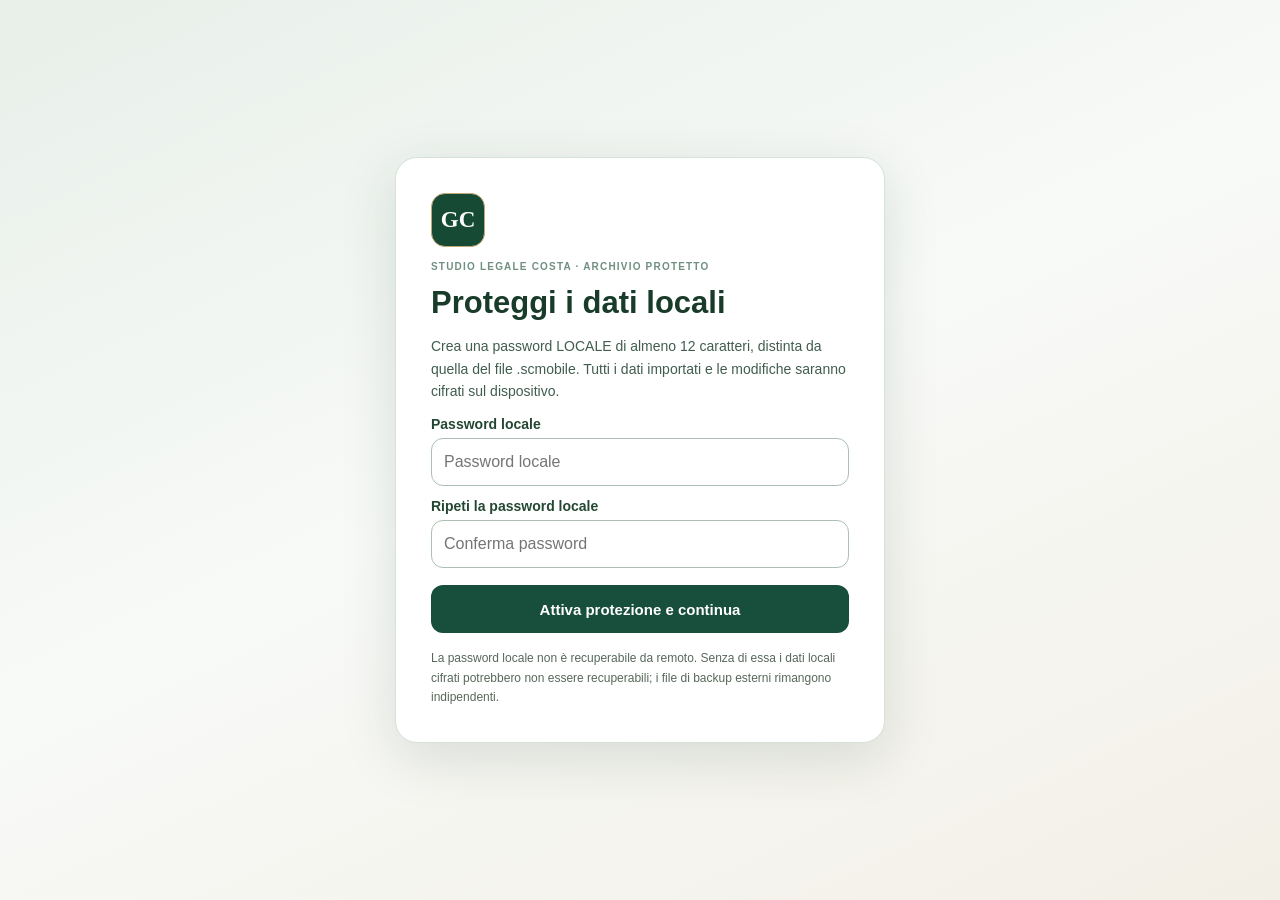
==== commit 82c1fa62: "Add files via upload" ====
--- a/index.html
+++ b/index.html
@@ -7,12 +7,34 @@
   <meta name="apple-mobile-web-app-capable" content="yes">
   <meta name="apple-mobile-web-app-status-bar-style" content="default">
   <meta name="apple-mobile-web-app-title" content="Studio Costa">
-  <link rel="manifest" href="manifest.json?v=19.6">
-  <link rel="apple-touch-icon" sizes="180x180" href="apple-touch-icon.png?v=19.6">
-  <link rel="stylesheet" href="styles.css?v=19.6">
-  <title>Studio Costa Companion V19.6</title>
+  <link rel="manifest" href="manifest.json?v=20.8">
+  <link rel="apple-touch-icon" sizes="180x180" href="apple-touch-icon.png?v=20.8">
+  <link rel="stylesheet" href="styles-foundation.css?v=20.8">
+  <link rel="stylesheet" href="styles-legacy.css?v=20.8">
+  <link rel="stylesheet" href="styles.css?v=20.8">
+  <title>Studio Costa Companion V20.8</title>
 </head>
 <body>
+  <!-- Vault locale: nessun contenuto dell'archivio è reso prima dello sblocco. -->
+  <section id="vaultScreen" class="screen vault-screen hidden" aria-label="Protezione dell'archivio locale">
+    <div class="vault-card">
+      <div class="vault-mark" aria-hidden="true">GC</div>
+      <div class="eyebrow dark">STUDIO LEGALE COSTA · ARCHIVIO PROTETTO</div>
+      <h1 id="vaultHeading">Sblocca la Companion</h1>
+      <p id="vaultExplanation"></p>
+      <label class="vault-label" for="vaultPassword">Password locale</label>
+      <input id="vaultPassword" type="password" autocomplete="off" minlength="12" placeholder="Password locale" spellcheck="false">
+      <div id="vaultConfirmRow" class="hidden">
+        <label class="vault-label" for="vaultConfirm">Ripeti la password locale</label>
+        <input id="vaultConfirm" type="password" autocomplete="off" minlength="12" placeholder="Conferma password" spellcheck="false">
+      </div>
+      <label id="vaultBackupRow" class="vault-backup hidden"><input id="vaultBackupConfirmed" type="checkbox"><span>Confermo di avere salvato un backup dei dati e delle modifiche locali dalla versione precedente prima della migrazione.</span></label>
+      <button id="vaultAction" type="button">Sblocca</button>
+      <div id="vaultError" class="error" role="alert"></div>
+      <p class="vault-footnote">La password locale non è recuperabile da remoto. Senza di essa i dati locali cifrati potrebbero non essere recuperabili; i file di backup esterni rimangono indipendenti.</p>
+    </div>
+  </section>
+
   <section id="pairScreen" class="screen hidden">
     <div class="login-card">
       <div class="brand">GC</div>
@@ -37,6 +59,11 @@
     </div>
   </section>
 
+  <aside id="updateNotice" class="update-notice hidden" role="status" aria-live="polite" aria-label="Aggiornamento dell’app">
+    <div class="update-notice-copy"><strong>Aggiornamento disponibile</strong><span>Per applicarlo salva prima ciò che stai scrivendo. I dati già registrati restano sul dispositivo.</span></div>
+    <div class="update-notice-actions"><button id="applyUpdate" type="button">Aggiorna ora</button><button id="laterUpdate" type="button" class="update-later">Più tardi</button></div>
+  </aside>
+
   <div id="app" class="hidden">
     <header class="companion-topbar">
       <div class="brand-lockup brand-lockup-redesigned">
@@ -48,6 +75,7 @@
         </div>
       </div>
       <div class="header-actions compact-actions">
+        <span id="networkStatus" class="network-status" role="status" aria-live="polite">Offline</span>
         <div class="sync-pill" id="headerSync">—</div>
         <button id="settingsButton" class="icon-button" aria-label="Sincronizzazione e privacy">⋯</button>
       </div>
@@ -58,11 +86,17 @@
       <button id="quickExportActions" class="text-button">0 modifiche</button>
     </div>
 
-    <div class="hero-switchbar">
-      <button class="hero-switch active" data-top-target="homeView"><span>Home</span></button>
-      <button class="hero-switch" data-top-target="hearingsView"><span>Udienze</span></button>
-    </div>
-
+
+
+    <!-- V20.8: unico menu, orizzontale in alto su tablet e in basso su telefono. -->
+    <nav class="bottom-nav companion-bottom-nav five-nav v19-nav" aria-label="Navigazione principale">
+      <button data-target="homeView" class="active" aria-current="page"><span class="nav-svg" aria-hidden="true"><svg viewBox="0 0 24 24" fill="none"><path d="M4 10.5L12 4l8 6.5"/><path d="M6.5 9.5V20h11V20.8"/><path d="M10 20v-5.5h4V20"/></svg></span><em>Home</em></button>
+      <button data-target="hearingsView"><span class="nav-svg" aria-hidden="true"><svg viewBox="0 0 24 24" fill="none"><path d="M12 4v15"/><path d="M7 7h10"/><path d="M5 7c0 3-2 5-2 5h6c0 0-2-2-2-5"/><path d="M19 7c0 3-2 5-2 5h6c0 0-2-2-2-5"/><path d="M8 20h8"/></svg></span><em>Udienze</em></button>
+      <button data-target="agendaView"><span class="nav-svg" aria-hidden="true"><svg viewBox="0 0 24 24" fill="none"><rect x="4" y="5" width="16" height="15" rx="3"/><path d="M8 3v4M16 3v4M4 10h16"/><path d="M8 14h3M13 14h3M8 17h3"/></svg></span><em>Agenda</em></button>
+      <button data-target="plannerView"><span class="nav-svg" aria-hidden="true"><svg viewBox="0 0 24 24" fill="none"><rect x="4" y="4" width="16" height="16" rx="3"/><path d="M8 4v3M16 4v3M4 10h16M8 14h8M8 17h5"/></svg></span><em>Planner</em></button>
+      <button data-target="practicesView"><span class="nav-svg" aria-hidden="true"><svg viewBox="0 0 24 24" fill="none"><path d="M4 7.5A2.5 2.5 0 0 1 6.5 5H10l1.7 2H17.5A2.5 2.5 0 0 1 20 9.5v8A2.5 2.5 0 0 1 17.5 20h-11A2.5 2.5 0 0 1 4 17.5v-10Z"/><path d="M4 9h16"/></svg></span><em>Pratiche</em></button>
+      <button data-target="toolsView"><span class="nav-svg" aria-hidden="true"><svg viewBox="0 0 24 24" fill="none"><path d="M12 3l1.6 3.9L17.5 8.5l-3.1 2.5.9 4-3.3-2-3.3 2 .9-4L6.5 8.5l3.9-1.6L12 3Z"/><path d="M20.1 15.5l.8 1.9 1.9.8-1.9.8-.8 1.9-.8-1.9-1.9-.8 1.9-.8.8-1.9Z"/></svg></span><em>Strumenti</em></button>
+    </nav>
 
     <main>
       <section id="homeView" class="view"></section>
@@ -119,8 +153,8 @@
       <section id="plannerView" class="view hidden">
         <div class="v19-planner-head">
           <div class="view-kicker">STUDIO COSTA · ORGANIZZAZIONE</div><h2>Il mio Planner</h2>
-          <p>Lavoro, udienze, famiglia e tempo per gli atti in un'unica settimana.</p>
-          <div class="v19-planner-date"><button id="plannerPrev" aria-label="Settimana precedente">‹</button><input type="date" id="plannerDate" aria-label="Data Planner"><button id="plannerNext" aria-label="Settimana successiva">›</button><button id="plannerToday">Oggi</button></div>
+          <p>Tutti gli impegni di oggi. Ruota iPhone o iPad per una lettura più ampia.</p>
+          <div class="v19-planner-date"><button id="plannerPrev" aria-label="Giorno precedente">‹</button><input type="date" id="plannerDate" aria-label="Data Planner"><button id="plannerNext" aria-label="Giorno successivo">›</button><button id="plannerToday">Oggi</button></div>
           <strong id="plannerPeriodLabel"></strong>
         </div>
         <div id="plannerContent"></div>
@@ -205,7 +239,7 @@
         <section id="taxesTool" class="plugin-tool hidden">
           <div class="tool-card">
             <h3>Tributi locali</h3>
-            <p class="muted">Decadenza dell'accertamento, riscossione ed eventuale prescrizione secondo il medesimo motore della versione desktop V14.18.</p>
+            <p class="muted">Decadenza dell'accertamento, riscossione ed eventuale prescrizione secondo il medesimo motore della versione desktop V20.8.</p>
             <div class="tool-subcard">
               <strong>1. Tributo e decadenza</strong>
               <label>Tributo<select id="taxType" class="tool-input"><option>IMU</option><option>TARI</option><option>TASI</option><option>ICP/CANONE (verificare disciplina propria)</option><option>ALTRO TRIBUTO LOCALE</option></select></label>
@@ -294,21 +328,14 @@
       </section>
     </main>
 
-    <nav class="bottom-nav companion-bottom-nav five-nav v19-nav">
-      <button data-target="homeView"><span class="nav-svg" aria-hidden="true"><svg viewBox="0 0 24 24" fill="none"><path d="M4 10.5L12 4l8 6.5"/><path d="M6.5 9.5V20h11V9.5"/><path d="M10 20v-5.5h4V20"/></svg></span><em>Home</em></button>
-      <button data-target="hearingsView"><span class="nav-svg" aria-hidden="true"><svg viewBox="0 0 24 24" fill="none"><path d="M12 4v15"/><path d="M7 7h10"/><path d="M5 7c0 3-2 5-2 5h6c0 0-2-2-2-5"/><path d="M19 7c0 3-2 5-2 5h6c0 0-2-2-2-5"/><path d="M8 20h8"/></svg></span><em>Udienze</em></button>
-      <button data-target="agendaView"><span class="nav-svg" aria-hidden="true"><svg viewBox="0 0 24 24" fill="none"><rect x="4" y="5" width="16" height="15" rx="3"/><path d="M8 3v4M16 3v4M4 10h16"/><path d="M8 14h3M13 14h3M8 17h3"/></svg></span><em>Agenda</em></button>
-      <button data-target="plannerView"><span class="nav-svg" aria-hidden="true"><svg viewBox="0 0 24 24" fill="none"><rect x="4" y="4" width="16" height="16" rx="3"/><path d="M8 4v3M16 4v3M4 10h16M8 14h8M8 17h5"/></svg></span><em>Planner</em></button>
-      <button data-target="practicesView"><span class="nav-svg" aria-hidden="true"><svg viewBox="0 0 24 24" fill="none"><path d="M4 7.5A2.5 2.5 0 0 1 6.5 5H10l1.7 2H17.5A2.5 2.5 0 0 1 20 9.5v8A2.5 2.5 0 0 1 17.5 20h-11A2.5 2.5 0 0 1 4 17.5v-10Z"/><path d="M4 9h16"/></svg></span><em>Pratiche</em></button>
-      <button data-target="toolsView"><span class="nav-svg" aria-hidden="true"><svg viewBox="0 0 24 24" fill="none"><path d="M12 3l1.6 3.9L17.5 8.5l-3.1 2.5.9 4-3.3-2-3.3 2 .9-4L6.5 8.5l3.9-1.6L12 3Z"/><path d="M19.6 15.5l.8 1.9 1.9.8-1.9.8-.8 1.9-.8-1.9-1.9-.8 1.9-.8.8-1.9Z"/></svg></span><em>Strumenti</em></button>
-    </nav>
+
   </div>
 
   <button id="addLocalTask" class="floating-add compact-fab" aria-label="Nuovo impegno">＋</button>
 
   <div id="localTaskModal" class="modal hidden">
     <div class="modal-sheet compact-sheet">
-      <div class="modal-top"><button id="closeLocalTask" class="back-button">‹</button><div><div class="eyebrow dark">NUOVO IMPEGNO</div><h2 id="localModalTitle">Inserisci</h2></div></div>
+      <div class="modal-top"><button id="closeLocalTask" class="back-button" type="button" aria-label="Chiudi nuovo impegno">‹</button><div><div class="eyebrow dark">NUOVO IMPEGNO</div><h2 id="localModalTitle">Inserisci</h2></div></div>
       <input id="localTaskId" type="hidden">
       <label>Tipo<select id="localCategory"><option>UDIENZA</option><option>APPUNTAMENTO</option><option>ATTIVITÀ</option><option>PROMEMORIA</option><option>TELEFONATA</option><option>COMMISSIONE</option><option>PERSONALE</option><option>ALTRO</option></select></label>
       <label>Pratica<select id="localPractice"><option value="">Nessuna pratica</option></select></label>
@@ -332,7 +359,7 @@
 
   <div id="hearingOutcomeModal" class="modal hidden">
     <div class="modal-sheet compact-sheet">
-      <div class="modal-top"><button id="closeHearingOutcome" class="back-button">‹</button><div><div class="eyebrow dark">UDIENZA</div><h2 id="hearingOutcomeTitle">Esito / rinvio</h2></div></div>
+      <div class="modal-top"><button id="closeHearingOutcome" class="back-button" type="button" aria-label="Chiudi gestione udienza">‹</button><div><div class="eyebrow dark">UDIENZA</div><h2 id="hearingOutcomeTitle">Esito / rinvio</h2></div></div>
       <input id="outcomeHearingId" type="hidden">
       <label>Esito<select id="outcomeValue"><option value="">Seleziona</option><option value="RINVIO">Rinvio</option><option value="DISCUSSIONE">Discussione</option><option value="RISERVA">Riserva</option><option value="SENTENZA">Decisione / sentenza</option><option value="CTU AMMESSA">CTU ammessa</option><option value="TERMINI CONCESSI">Termini concessi</option><option value="ALTRO">Altro</option></select></label>
       <div class="two-cols"><label>Nuova udienza<input id="outcomeNextDate" type="date"></label><label>Ora<input id="outcomeNextTime" type="time"></label></div>
@@ -347,7 +374,7 @@
 
   <div id="practiceModal" class="modal hidden">
     <div class="modal-sheet">
-      <div class="modal-top"><button id="closePractice" class="back-button">‹</button><div><div class="eyebrow dark">SCHEDA PRATICA</div><h2 id="detailTitle"></h2></div></div>
+      <div class="modal-top"><button id="closePractice" class="back-button" type="button" aria-label="Chiudi scheda pratica">‹</button><div><div class="eyebrow dark">SCHEDA PRATICA</div><h2 id="detailTitle"></h2></div></div>
       <div id="detailSync" class="detail-sync"></div>
       <div id="practiceDetail"></div>
     </div>
@@ -355,7 +382,7 @@
 
   <div id="settingsModal" class="modal hidden">
     <div class="modal-sheet compact-sheet">
-      <div class="modal-top"><button id="closeSettings" class="back-button">‹</button><div><div class="eyebrow dark">COMPANION V19.6</div><h2>Sincronizzazione e privacy</h2></div></div>
+      <div class="modal-top"><button id="closeSettings" class="back-button" type="button" aria-label="Chiudi impostazioni">‹</button><div><div class="eyebrow dark">COMPANION V20.8</div><h2>Sincronizzazione e privacy</h2></div></div>
       <div class="detail-section">
         <h3>Modifiche da riportare al PC</h3>
         <p id="pendingActionsInfo" class="muted"></p>
@@ -376,13 +403,36 @@
         <input id="localTasksFile" type="file" accept=".scl,application/json">
         <button id="importLocalTasks" class="secondary-button">Ripristina backup attività</button>
       </div>
-      <div class="detail-section"><button id="clearLocalArchive" class="danger-button">Elimina archivio locale</button></div>
-    </div>
-  </div>
+      <div class="detail-section">
+        <h3>Gestione dati sul dispositivo</h3>
+        <button id="lockCompanionNow" class="secondary-button" type="button">Blocca ora l’archivio</button>
+        <button id="openVaultPasswordChange" class="secondary-button" type="button">Cambia password locale</button>
+        <p class="muted">Archivio importato, attività locali e modifiche in attesa sono cifrati con AES-256-GCM quando l'app è bloccata. La password locale non è la password del file di scambio. Il blocco automatico interviene dopo 5 minuti di inattività o oltre 60 secondi in background.</p>
+        <button id="clearLocalArchive" class="secondary-button">Elimina solo archivio importato</button>
+        <button id="clearAllLocalData" class="danger-button" type="button">Elimina tutti i dati locali</button>
+      </div>
+    </div>
+  </div>
+
+
+  <section id="changeVaultPasswordModal" class="modal hidden" role="dialog" aria-modal="true" aria-labelledby="changeVaultHeading">
+    <div class="modal-sheet compact-sheet vault-rotation-sheet">
+      <div class="modal-top"><button id="closeVaultPasswordChange" class="back-button" type="button" aria-label="Chiudi cambio password">‹</button><div><div class="eyebrow dark">PROTEZIONE LOCALE</div><h2 id="changeVaultHeading">Cambia password</h2></div></div>
+      <p class="muted">La modifica ricifra l'intero archivio conservato sul dispositivo. Prima salva un backup ed esporta le modifiche in sospeso. Chiudi le altre schede della Companion.</p>
+      <label class="vault-password-label" for="vaultOldPassword">Password attuale</label>
+      <input id="vaultOldPassword" type="password" autocomplete="current-password" spellcheck="false">
+      <label class="vault-password-label" for="vaultNewPassword">Nuova password (minimo 12 caratteri)</label>
+      <input id="vaultNewPassword" type="password" autocomplete="new-password" minlength="12" spellcheck="false">
+      <label class="vault-password-label" for="vaultNewPasswordConfirm">Conferma nuova password</label>
+      <input id="vaultNewPasswordConfirm" type="password" autocomplete="new-password" minlength="12" spellcheck="false">
+      <div id="vaultChangeError" class="error" role="alert" aria-live="polite"></div>
+      <button id="saveVaultPasswordChange" type="button">Ricifra archivio e aggiorna password</button>
+    </div>
+  </section>
 
     <div id="checklistComposerModal" class="modal hidden">
     <div class="modal-sheet compact-sheet checklist-composer-sheet">
-      <div class="modal-top"><button id="closeChecklistComposer" class="back-button">‹</button><div><div class="eyebrow dark">CHECKLIST RAPIDA</div><h2>Incolla elenco</h2></div></div>
+      <div class="modal-top"><button id="closeChecklistComposer" class="back-button" type="button" aria-label="Chiudi checklist">‹</button><div><div class="eyebrow dark">CHECKLIST RAPIDA</div><h2>Incolla elenco</h2></div></div>
       <p class="muted">Puoi incollare una checklist scritta anche con ChatGPT. Ogni riga diventa una voce spuntabile. Se una riga contiene una data o un orario, il Companion li riconosce automaticamente.</p>
       <label>Titolo checklist<input id="checklistComposerTitle" type="text" placeholder="Es. Adempimenti udienza / documenti da preparare"></label>
       <div class="two-cols"><label>Data di riferimento<input id="checklistComposerDate" type="date"></label><label>Priorità<select id="checklistComposerPriority"><option>BASSA</option><option selected>MEDIA</option><option>ALTA</option><option>URGENTE</option></select></label></div>
@@ -395,6 +445,19 @@
 
 <div id="undoToast" class="undo-toast hidden"><span>Checklist aggiornata</span><button id="undoAction" type="button">Annulla</button></div>
 
-  <script src="app.js?v=19.6"></script>
+  <script src="companion-version.js?v=20.8"></script>
+  <script src="companion-core.js?v=20.8"></script>
+  <script src="planner-batch-mobile.js?v=20.8"></script>
+  <script src="companion-vault.js?v=20.8"></script>
+  <script src="companion-storage.js?v=20.8"></script>
+  <script src="app.js?v=20.8"></script>
+  <script src="app-calendar.js?v=20.8"></script>
+  <script src="app-planner.js?v=20.8"></script>
+  <script src="app-workflows.js?v=20.8"></script>
+  <script src="app-calculators.js?v=20.8"></script>
+  <script src="app-actions.js?v=20.8"></script>
+  <script src="app-details.js?v=20.8"></script>
+  <script src="app-privacy.js?v=20.8"></script>
+  <script src="app-bootstrap.js?v=20.8"></script>
 </body>
 </html>
--- a/styles-legacy.css
+++ b/styles-legacy.css
@@ -0,0 +1,886 @@
+.view{animation:fadeSlide .24s ease}@keyframes fadeSlide{from{opacity:0;transform:translateY(8px)}to{opacity:1;transform:none}}
+.lux-hero{position:relative;overflow:hidden;border-radius:30px;margin:4px 0 16px;padding:22px 20px 24px;background:linear-gradient(160deg,rgba(14,44,36,.95),rgba(30,92,72,.82)),url('sea-desk.jpg') center/cover no-repeat;box-shadow:var(--card-shadow);color:#fff}.lux-hero::before{content:"";position:absolute;inset:auto -20% -40% auto;width:220px;height:220px;border-radius:50%;background:radial-gradient(circle,rgba(222,190,120,.34),rgba(222,190,120,0));pointer-events:none}.lux-hero h2{margin:10px 0 6px!important;font-size:30px!important;line-height:1.02;color:#fff!important}.lux-hero p{color:#f0f3f1!important;font-size:14px!important}.hero-badge{display:inline-flex;align-items:center;gap:8px;padding:8px 12px;border-radius:999px;background:rgba(255,255,255,.14);border:1px solid rgba(255,255,255,.15);font-size:12px;font-weight:700;letter-spacing:.04em;text-transform:uppercase}.hero-glow{position:absolute;inset:auto 12px 12px auto;width:84px;height:84px;border-radius:24px;background:linear-gradient(180deg,rgba(255,255,255,.22),rgba(255,255,255,0));backdrop-filter:blur(4px)}
+.kpi-grid{display:grid;grid-template-columns:repeat(2,1fr);gap:12px;margin-bottom:16px}.kpi-card{border:0;text-align:left;border-radius:24px;padding:16px 14px;background:#fff;box-shadow:var(--card-shadow);display:flex;flex-direction:column;gap:4px;position:relative;overflow:hidden;transition:transform .16s ease,box-shadow .16s ease}.kpi-card:active{transform:scale(.985)}.kpi-card strong{font-size:30px;line-height:1;color:#17352e}.kpi-card small{font-size:12px;color:#5a7168;font-weight:700}.kpi-icon{display:grid;place-items:center;width:40px;height:40px;border-radius:14px;margin-bottom:6px;font-size:18px;font-weight:700}.kpi-card.emerald .kpi-icon{background:#e8f4ef;color:#165344}.kpi-card.ruby .kpi-icon{background:#fff0f2;color:#be4b5d}.kpi-card.amber .kpi-icon{background:#fff5e8;color:#b87021}.kpi-card.jade .kpi-icon{background:#edf6ef;color:#2c7c57}.kpi-card::after{content:"";position:absolute;inset:auto -18px -24px auto;width:90px;height:90px;border-radius:50%;background:radial-gradient(circle,rgba(33,78,66,.08),rgba(33,78,66,0))}
+.next-focus-card{border-radius:28px;background:#fff;box-shadow:var(--card-shadow);padding:18px 16px;margin-bottom:18px;border:1px solid rgba(19,57,47,.06)}.next-focus-head{display:flex;justify-content:space-between;gap:10px;align-items:center;font-size:12px;color:#6a7b74;font-weight:800;text-transform:uppercase;letter-spacing:.06em}.next-focus-head b{font-size:11px;color:#1b5a48;background:#edf5f1;padding:8px 10px;border-radius:999px}.next-focus-card h3{margin:10px 0 6px!important;color:#17352e}.next-focus-meta,.next-focus-practice{color:#5c6e67;font-size:13px}.next-focus-practice{font-weight:800;color:#25493e;margin-top:6px}.next-focus-actions{display:flex;gap:10px;flex-wrap:wrap;margin-top:14px}.primary-soft,.secondary-soft{border:0;border-radius:999px;padding:11px 14px;font-weight:800}.primary-soft{background:linear-gradient(180deg,#245645,#17392f);color:#fff}.secondary-soft{background:#edf4ef;color:#214e42}
+.quick-tools-grid{display:grid;grid-template-columns:repeat(2,1fr);gap:10px}.quick-tool-card{background:#fff;border:1px solid rgba(19,57,47,.07);box-shadow:var(--card-shadow);border-radius:22px;padding:14px;text-align:left;display:flex;flex-direction:column;gap:6px}.quick-tool-icon{display:grid;place-items:center;width:38px;height:38px;border-radius:12px;background:#e6f0ec;color:#1d5646;font-size:18px}.quick-tool-card strong{font-size:15px;color:#163931}.quick-tool-card small{font-size:12px;color:#678078}.ai-promo-card{margin-top:12px;border-radius:24px;padding:16px 16px 70px;background:linear-gradient(180deg,rgba(12,39,32,.94),rgba(20,70,56,.88)),url('ai-touch.jpg') right center/cover no-repeat;color:#fff;box-shadow:var(--card-shadow)}.ai-chip{display:inline-flex;padding:7px 10px;border-radius:999px;background:rgba(255,255,255,.14);font-size:11px;font-weight:800;text-transform:uppercase;letter-spacing:.08em;margin-bottom:10px}.ai-promo-card strong{display:block;font-size:18px;line-height:1.2;margin-bottom:6px}.ai-promo-card small{font-size:13px;color:#dde7e3}
+.section-head.stacked,.tool-card,.practice-card,.detail-section,.event,.home-check-item,.search-card{border-radius:22px!important;box-shadow:var(--card-shadow)!important;border:1px solid rgba(19,57,47,.06)!important}.section-head.stacked{background:#fff!important;padding:16px!important}.agenda-mode,.filters{background:#eef3ef!important;border-radius:18px!important;padding:6px!important}.agenda-mode button,.filters button{border-radius:999px!important}.nav-square{border-radius:16px!important;box-shadow:0 6px 14px rgba(21,70,57,.18)!important}.home-navigation input,.agenda-navigation input,#practiceSearch,#globalSearch,.tool-input,select{border-radius:16px!important;border-color:#d8e4dc!important;background:#fcfdfc!important;box-shadow:inset 0 1px 0 rgba(255,255,255,.9)}
+#practicesView .section-head.stacked{background:linear-gradient(180deg,#ffffff 0%,#f4f7f4 100%)!important}.practices-overview{display:flex;justify-content:space-between;gap:10px;flex-wrap:wrap;background:linear-gradient(180deg,#edf4ef 0%,#f8faf8 100%);border-radius:18px;padding:12px 14px;color:#315549;font-size:12px;font-weight:700}.practices-overview b{font-size:18px;color:#17352e}.practice-card{padding:16px!important;background:linear-gradient(180deg,#fff 0%,#fbfcfb 100%)!important}.practice-heading h3{margin:4px 0!important;font-size:20px!important;color:#17352e!important}.practice-subline{font-size:13px;color:#62756d}.status-badge{padding:8px 10px;border-radius:999px;background:#eef4ef;color:#1f5b48;font-size:11px;font-weight:800;align-self:flex-start;max-width:42%}.area-badge{padding:6px 10px;border-radius:999px;font-size:11px;letter-spacing:.05em}.practice-grid.two-lines .field{min-height:48px}.practice-progress{margin:14px 0}.progress-row{display:flex;justify-content:space-between;gap:8px;font-size:12px;color:#5f746b;font-weight:700;margin-bottom:7px}.progress-row b{color:#17352e}.progress-bar{height:9px;background:#edf1ee;border-radius:999px;overflow:hidden}.progress-bar i{display:block;height:100%;border-radius:999px;background:linear-gradient(90deg,#265a49,#7aa58f)}.modern-next-row{gap:10px!important}.modern-next-row .next-box{background:#f5f8f6!important;border-color:#e1ebe4!important}.practice-action-row{margin-top:12px;display:flex;gap:8px;flex-wrap:wrap}.practice-pill{display:inline-flex;align-items:center;padding:8px 12px;border-radius:999px;background:#183f33;color:#fff;font-size:12px;font-weight:800}.practice-pill.muted{background:#edf3ef;color:#315247}.area-PENALE{background:#fff0f2!important;color:#bd4b5c!important}.area-CIVILE{background:#eef2ff!important;color:#4767c7!important}.area-TRIBUTARIO{background:#e9f5ee!important;color:#21835e!important}
+.bottom-nav.four-nav{display:grid!important;grid-template-columns:repeat(4,1fr)!important;gap:10px!important;padding:10px 12px calc(10px + env(safe-area-inset-bottom))!important;background:rgba(252,252,251,.96)!important;backdrop-filter:blur(18px);border-top:1px solid rgba(24,63,51,.08)!important;box-shadow:0 -10px 32px rgba(15,38,31,.08)!important}.bottom-nav.four-nav button{padding:8px 2px 10px!important;border-radius:18px!important;color:#5f736a!important}.bottom-nav.four-nav button.active{background:#edf4ef!important;color:#1d4b3d!important;box-shadow:inset 0 0 0 1px rgba(29,75,61,.08)!important}.floating-add{width:62px!important;height:62px!important;border:3px solid rgba(255,255,255,.65)!important;bottom:calc(86px + env(safe-area-inset-bottom))!important;background:linear-gradient(180deg,#245645 0%,#12392f 100%)!important;box-shadow:0 12px 28px rgba(19,57,47,.28)!important}#pageTitle{font-size:26px!important}.syncbar{display:flex;justify-content:space-between;gap:10px;align-items:center}main section h2{letter-spacing:-.02em}.detail-hero{border-radius:24px!important;background:linear-gradient(180deg,#17392f,#245645),url('office.jpg') center/cover no-repeat!important;background-blend-mode:soft-light!important;color:#fff!important;padding:18px!important}.detail-hero h3,.detail-hero .sub,.detail-hero .eyebrow{color:#fff!important}.modal-sheet{border-radius:28px 28px 0 0!important}.tool-tabs{display:grid!important;grid-template-columns:repeat(3,1fr)!important;gap:10px!important}.tool-tabs button{min-height:86px;border-radius:20px!important;background:#fff!important;box-shadow:var(--card-shadow)!important;border:1px solid rgba(19,57,47,.06)!important}.tool-tabs button.active{background:linear-gradient(180deg,#245645 0%,#17392f 100%)!important;color:#fff!important}#toolsView .tool-card h3{font-size:20px!important}
+@media(max-width:390px){.lux-hero h2{font-size:26px!important}.kpi-card strong{font-size:24px}.quick-tools-grid{grid-template-columns:1fr 1fr}.hero-switchbar{padding-left:12px;padding-right:12px}.next-focus-actions{flex-direction:column}.floating-add{width:58px!important;height:58px!important}}
+
+
+/* V14.6 Companion redesign */
+body[data-active-view="homeView"] header,
+body[data-active-view="homeView"] .syncbar,
+body[data-active-view="homeView"] .hero-switchbar{display:none!important}
+body[data-active-view="homeView"] main{padding-top:0!important}
+.companion-bottom-nav{background:rgba(255,255,255,.78)!important;border:1px solid rgba(255,255,255,.82)!important;box-shadow:0 -8px 30px rgba(20,46,36,.10)!important;backdrop-filter:blur(18px);left:12px!important;right:12px!important;bottom:10px!important;border-radius:30px!important;padding:10px 10px calc(10px + env(safe-area-inset-bottom))!important}.companion-bottom-nav button{border-radius:22px!important;padding:10px 2px 12px!important;font-size:10.5px!important;font-weight:700!important;color:#69776f!important}.companion-bottom-nav button span{font-size:20px!important;margin-bottom:5px!important}.companion-bottom-nav button.active{background:linear-gradient(180deg,#eef1ee 0%,#e2e7e2 100%)!important;color:#17392f!important;box-shadow:inset 0 0 0 1px rgba(29,75,61,.06)!important}
+.floating-add{bottom:calc(92px + env(safe-area-inset-bottom))!important;right:18px!important;left:auto!important;transform:none!important;width:68px!important;height:68px!important;border-radius:50%!important;background:linear-gradient(180deg,#2d775f 0%,#184739 100%)!important;box-shadow:0 18px 34px rgba(24,71,57,.32)!important;border:4px solid rgba(255,255,255,.72)!important}
+.mobile-home-hero{position:relative;margin:-8px -16px 18px;padding:18px 18px 22px;min-height:300px;border-radius:0 0 28px 28px;overflow:hidden;background:linear-gradient(90deg,rgba(12,42,34,.72) 0%,rgba(12,42,34,.38) 36%,rgba(12,42,34,.12) 68%),url('sea-desk.jpg') center/cover no-repeat;box-shadow:0 10px 28px rgba(17,55,44,.18)}.mobile-home-hero::after{content:"";position:absolute;inset:0;background:linear-gradient(180deg,rgba(8,29,24,.16),rgba(8,29,24,.06) 35%,rgba(8,29,24,.20) 100%)}.mobile-home-hero>*{position:relative;z-index:1}.mobile-home-top{display:flex;justify-content:space-between;align-items:flex-start;gap:10px}.mobile-brand-card{display:flex;align-items:center;gap:12px;color:#fff}.mobile-brand-logo{width:76px;height:76px;border-radius:22px;background:url('logo-gc.png') center/cover no-repeat,rgba(255,255,255,.12);backdrop-filter:blur(8px);box-shadow:0 10px 26px rgba(0,0,0,.18);border:1px solid rgba(255,255,255,.24)}.mobile-brand-overline{font-size:14px;font-weight:600;letter-spacing:.12em;text-transform:uppercase;line-height:1.15;max-width:168px}.mobile-brand-subline{font-size:16px;opacity:.9;margin-top:4px}.mobile-home-actions{display:flex;gap:10px}.circle-action{width:48px;height:48px;border-radius:50%;display:grid;place-items:center;background:rgba(255,255,255,.78);backdrop-filter:blur(10px);border:1px solid rgba(255,255,255,.55);color:#143b31;font-size:22px;box-shadow:0 8px 18px rgba(20,45,38,.12)}.circle-action.has-dot{position:relative}.circle-action.has-dot::after{content:"";position:absolute;top:10px;right:11px;width:8px;height:8px;border-radius:50%;background:#2f6b58;border:2px solid rgba(255,255,255,.94)}.mobile-home-copy{margin-top:26px;color:#fff;max-width:82%}.mobile-greeting{margin:0 0 6px;font-size:16px;font-weight:500;opacity:.96}.mobile-home-copy h2{margin:0;font-size:42px;line-height:.95;color:#fff!important;letter-spacing:-.03em}.mobile-date{margin:12px 0 16px;font-size:14px;color:rgba(255,255,255,.94)}.sync-chip-home{display:inline-flex;align-items:center;gap:8px;padding:10px 16px;border-radius:999px;background:rgba(255,255,255,.74);color:#21463d;font-size:13px;font-weight:700;box-shadow:0 8px 20px rgba(0,0,0,.08)}
+.mobile-home-grid{display:grid;grid-template-columns:repeat(2,1fr);gap:14px;margin-bottom:18px}.home-stat-card{position:relative;overflow:hidden;min-height:156px;border:1px solid rgba(255,255,255,.55);border-radius:26px;background:#f5f6f3;box-shadow:0 14px 28px rgba(19,57,47,.09);padding:16px 16px 14px;text-align:left;color:#17342d}.home-stat-card::before{content:"";position:absolute;inset:0;background-size:cover;background-position:center;opacity:.27}.home-stat-card::after{content:"";position:absolute;inset:0;background:linear-gradient(90deg,rgba(255,255,255,.92) 0%,rgba(255,255,255,.82) 44%,rgba(255,255,255,.18) 100%)}.home-stat-card>*{position:relative;z-index:1}.home-stat-icon{display:grid;place-items:center;width:52px;height:52px;border-radius:50%;font-size:24px;font-weight:700;background:rgba(255,255,255,.72);backdrop-filter:blur(6px);margin-bottom:16px}.home-stat-card strong{display:block;font-size:22px;line-height:1;margin-bottom:6px}.home-stat-card small{display:block;font-size:14px;color:#495e56;max-width:118px}.home-stat-card i{position:absolute;right:16px;bottom:14px;font-style:normal;font-size:22px;color:#6f7e76}.card-pratiche::before{background-image:url('office.jpg')}.card-udienze::before{background-image:url('courtroom.jpg')}.card-scadenze::before{background-image:url('sea-desk.jpg')}.card-sync::before{background-image:url('digital-home.jpg')}.card-pratiche .home-stat-icon{color:#275948}.card-udienze .home-stat-icon{color:#8f3941}.card-scadenze .home-stat-icon{color:#916f2f}.card-sync .home-stat-icon{color:#275948}
+.mobile-panel{background:rgba(255,255,255,.9);border:1px solid rgba(232,235,231,.9);box-shadow:0 12px 24px rgba(21,53,44,.07);border-radius:28px;padding:18px;margin-bottom:16px}.panel-head{display:flex;align-items:center;justify-content:space-between;gap:10px;margin-bottom:14px}.panel-head h3{margin:0!important;font-size:18px!important;color:#1c352d}.panel-link{width:auto!important;padding:0!important;background:transparent!important;color:#6d746f!important;font-size:14px!important;font-weight:600!important}.next-engagement-card{display:grid;grid-template-columns:52px 74px 1fr 16px;gap:14px;align-items:center;padding:14px;border-radius:24px;background:linear-gradient(180deg,#fcfcfb 0%,#f3f1ee 100%);box-shadow:inset 0 0 0 1px rgba(229,230,226,.95)}.next-engagement-icon{width:52px;height:52px;border-radius:18px;display:grid;place-items:center;background:#fff;color:#8e4045;font-size:24px;box-shadow:0 6px 12px rgba(0,0,0,.05)}.next-engagement-time{display:inline-flex;align-items:center;justify-content:center;padding:10px 0;border-radius:16px;background:#f7e9e8;color:#a13d42;font-size:22px;font-weight:800}.next-engagement-body strong{display:block;font-size:17px;color:#1c302b}.next-engagement-body span{display:block;color:#4a5f58;font-size:14px;margin-top:4px}.next-engagement-body small{display:block;color:#78867f;font-size:12px;margin-top:4px}.next-engagement-chevron{font-size:28px;color:#7f8a84}.home-empty{padding:16px 4px!important}
+.quick-tool-row{display:grid;grid-template-columns:repeat(3,1fr);gap:14px}.quick-icon-card{display:flex;flex-direction:column;align-items:center;gap:8px;padding:10px 6px 8px;border-radius:22px;background:transparent;box-shadow:none;border:0;text-align:center}.quick-icon-card span{display:grid;place-items:center;width:58px;height:58px;border-radius:20px;font-size:28px;font-weight:700}.quick-icon-card em{font-style:normal;font-size:13px;line-height:1.15;color:#243932}.tone-red span{background:#f7e7e4;color:#8e3d43}.tone-sage span{background:#e4eee8;color:#335a4d}.tone-green span{background:#e4f0ea;color:#1f5d4c}.tone-gold span{background:#f5ebd7;color:#9a7433}.tone-cream span{background:#f7f0e2;color:#6d5b2a}.tone-deep span{background:#204d41;color:#fff}
+header{padding:14px 16px 10px!important;background:rgba(255,251,248,.96)!important;backdrop-filter:blur(10px)!important;border-bottom:1px solid rgba(223,229,226,.9)!important}.header-logo.image-logo{width:42px!important;height:42px!important;border-radius:14px!important}.brand-lockup h1{font-size:22px!important}.hero-switchbar{display:none!important}.syncbar{display:none!important}.section-head.stacked,.tool-card,.practice-card,.detail-section,.event,.home-check-item,.search-card{border-radius:24px!important}body{background:linear-gradient(180deg,#f1f1ed 0%,#f7f5f1 100%)!important}.view{animation:fadeSlide .22s ease}
+@media(max-width:390px){.mobile-home-hero{min-height:284px;padding:16px 14px 20px}.mobile-brand-logo{width:68px;height:68px}.mobile-home-copy h2{font-size:36px}.mobile-home-grid{gap:12px}.home-stat-card{min-height:146px;padding:14px}.quick-tool-row{gap:10px}.quick-icon-card span{width:54px;height:54px;border-radius:18px}}
+
+
+/* ===== V15.4 COMPACT ===== */
+:root{--compact-bg:#0d1112;--compact-panel:#101718;--compact-panel-2:#0f1415;--compact-line:rgba(207,184,133,.12);--compact-green:#245949;--compact-gold:#c8a460;--compact-text:#f3ecde;--compact-soft:#cdc2ab;}
+html,body{background:linear-gradient(180deg,#0a0f10 0%,#111919 100%)!important;color:var(--compact-text)!important}
+body::before{content:"";position:fixed;inset:0;pointer-events:none;background:radial-gradient(circle at top left,rgba(31,89,73,.18),transparent 32%),radial-gradient(circle at bottom right,rgba(200,164,96,.08),transparent 22%);z-index:-1}
+.hero-switchbar,.syncbar{display:none!important}
+header{background:rgba(13,17,18,.88)!important;border-bottom:1px solid rgba(255,255,255,.06)!important;backdrop-filter:blur(18px)!important}
+.header-logo,.brand-mark,.mobile-brand-logo{background-image:url('logo-gc.png')!important;background-size:cover!important;background-position:center!important}
+.mobile-home-hero.compact-hero{min-height:220px!important;padding:16px 16px 18px!important;border-radius:24px!important}
+.home-copy-tight h2,.mobile-home-copy h2{font-size:34px!important;line-height:1.05!important;margin:0 0 4px!important}
+.mobile-greeting{font-size:14px!important;margin-bottom:4px!important}.mobile-date{font-size:13px!important}.sync-chip-home{margin-top:10px!important;font-size:12px!important;padding:8px 12px!important}
+.home-grid-compact .home-stat-card{min-height:122px!important;padding:14px!important;border-radius:22px!important}.home-grid-compact .home-stat-icon{width:44px!important;height:44px!important;margin-bottom:12px!important}.home-grid-compact .home-stat-card strong{font-size:20px!important}.home-grid-compact .home-stat-card small{font-size:13px!important}
+.quick-tool-row{gap:10px!important}.quick-icon-card em{font-size:12px!important}
+
+.calendar-compact-head{background:rgba(16,23,24,.92)!important;border:1px solid var(--compact-line)!important;border-radius:22px!important;padding:12px 12px 10px!important;margin-bottom:14px!important;box-shadow:0 10px 24px rgba(0,0,0,.18)!important}
+.compact-mode{display:grid!important;grid-template-columns:repeat(3,1fr)!important;gap:8px!important;margin-bottom:10px!important}
+.compact-mode button{min-height:44px!important;border-radius:16px!important;font-size:13px!important;font-weight:700!important}
+.calendar-compact-nav{display:grid!important;grid-template-columns:48px 1fr 48px auto!important;gap:8px!important;align-items:center!important}
+.calendar-compact-nav input[type="date"]{min-height:44px!important;border-radius:16px!important;text-align:center!important;font-size:14px!important}
+.compact-today,.compact-export{min-height:42px!important;border-radius:14px!important;padding:0 12px!important;font-size:13px!important;white-space:nowrap}
+.compact-agenda-footer{display:flex!important;align-items:center!important;justify-content:space-between!important;gap:10px!important;margin-top:10px!important;flex-wrap:wrap}
+.compact-period-label{font-size:14px!important;color:var(--compact-soft)!important;font-weight:600!important}
+.week-strip{gap:8px!important;margin-bottom:10px!important}.week-day-card{min-height:84px!important;padding:10px 8px!important;border-radius:18px!important}.week-day-card strong{font-size:22px!important}.week-day-card small{font-size:11px!important}.week-day-card .week-dots{margin-top:8px!important}
+.selected-agenda-day,.selected-day-label,.compact-selected{padding:10px 12px!important;margin:8px 0 10px!important;border-radius:14px!important;background:rgba(255,255,255,.04)!important;border:1px solid var(--compact-line)!important}
+.month-grid{gap:8px!important}.month-cell{min-height:76px!important;padding:8px!important;border-radius:16px!important}.month-cell strong{font-size:16px!important}.month-dot{font-size:10px!important;padding:2px 6px!important}
+.compact-event-list{display:grid;gap:10px}
+.event{padding:12px 14px!important;border-radius:20px!important;margin-bottom:0!important;box-shadow:0 8px 18px rgba(0,0,0,.14)!important}
+.event h3{font-size:16px!important;line-height:1.22!important;margin:6px 0!important}.event-date-row{margin-bottom:2px!important}.event-date,.event-category,.event-meta,.practice-inline{font-size:12px!important}.event-top{margin-bottom:4px!important}.event-time{font-size:14px!important;font-weight:700!important}.event-meta{margin-top:4px!important;line-height:1.35!important}.local-actions{display:flex!important;gap:8px!important;flex-wrap:wrap!important;margin-top:10px!important}.local-actions button,.practice-link,.secondary-button.compact-action{min-height:38px!important;padding:8px 12px!important;border-radius:14px!important;font-size:13px!important}.practice-link{margin-top:8px!important}.local-badge{padding:8px 10px!important;border-radius:12px!important;font-size:11px!important}
+.event.UDIENZA{border-left-width:5px!important}.event.SCADENZA{border-left-width:5px!important}.event.PREPARAZIONE,.event.ATTIVITÀ,.event.APPUNTAMENTO,.event.CRESET{border-left-width:5px!important}
+
+.practices-compact-head{padding:16px!important;border-radius:22px!important}.practices-compact-head h2{font-size:22px!important}.practices-compact-head input{margin-top:8px!important;min-height:48px!important;border-radius:18px!important}
+.practice-simple-filters{display:grid;grid-template-columns:repeat(4,1fr);gap:8px;margin:12px 0 14px}.practice-simple-filters button{min-height:42px;border-radius:16px;border:1px solid rgba(255,255,255,.08);background:rgba(255,255,255,.03);color:var(--compact-text);font-weight:700;padding:8px 10px}.practice-simple-filters button.active{background:linear-gradient(180deg,rgba(44,122,100,.86),rgba(22,58,49,.96));border-color:rgba(200,164,96,.22);color:#fff}
+.result-count,.practices-dashboard,.practice-mini-stat,.practices-overview{display:none!important}
+.practice-card{padding:16px!important;border-radius:24px!important;margin-bottom:12px!important}.practice-top{margin-bottom:10px!important}.practice-heading h3{font-size:18px!important}.practice-subline{font-size:13px!important}.practice-grid{gap:12px!important}.practice-progress{display:none!important}.practice-action-row{margin-top:10px!important}.practice-pill{font-size:11px!important}
+
+.companion-bottom-nav.five-nav{display:grid!important;grid-template-columns:repeat(5,1fr)!important;gap:0!important;padding:14px 10px 18px!important;border-radius:26px 26px 0 0!important;background:rgba(244,243,239,.96)!important;box-shadow:0 -12px 30px rgba(0,0,0,.14)!important}
+.companion-bottom-nav button{font-size:12px!important;padding:6px 4px!important}.companion-bottom-nav button span{display:block;font-size:20px!important;margin-bottom:6px!important}.companion-bottom-nav button.active{background:rgba(31,89,73,.10)!important;border-radius:16px!important}
+.compact-fab,.floating-add{width:72px!important;height:72px!important;right:18px!important;bottom:110px!important;font-size:38px!important;box-shadow:0 14px 22px rgba(0,0,0,.22)!important}
+.undo-toast{position:fixed;left:16px;right:16px;bottom:118px;z-index:120;background:#121818;color:#fff;padding:12px 14px;border-radius:16px;border:1px solid var(--compact-line);display:flex;justify-content:space-between;align-items:center;gap:12px;box-shadow:0 12px 24px rgba(0,0,0,.24)}.undo-toast button{min-height:36px;padding:8px 12px;border-radius:12px;background:#255b49;color:#fff;border:0}.undo-toast.hidden{display:none}
+@media(max-width:430px){.practice-simple-filters{grid-template-columns:repeat(2,1fr)}.calendar-compact-nav{grid-template-columns:44px 1fr 44px auto!important}.compact-export{width:100%}.companion-bottom-nav.five-nav button{font-size:11px!important}.companion-bottom-nav.five-nav button span{font-size:18px!important}}
+
+/* =========================================================
+   V15.5 — HOME OPERATIVA + UDIENZE/AGENDA DIFFERENZIATE
+   Solo presentazione: nessuna modifica a dati o persistenza.
+   ========================================================= */
+body[data-active-view="homeView"] main{padding:0 14px 92px!important}
+.home-top-compact{position:relative;margin:0 -14px 10px;padding:13px 14px 11px;min-height:118px;background:linear-gradient(120deg,#173d33 0%,#285b4c 58%,#d9d8cd 160%);color:#fff;border-radius:0 0 22px 22px;box-shadow:0 7px 20px rgba(18,56,46,.14)}
+.home-brand-mini{display:flex;align-items:center;gap:10px;padding-right:74px}.home-logo-mini{width:44px;height:44px;flex:0 0 44px;border-radius:14px;background:url('logo-gc.png') center/cover no-repeat;border:1px solid rgba(255,255,255,.24);box-shadow:0 6px 15px rgba(0,0,0,.12)}
+.home-brand-mini div:last-child{display:flex;flex-direction:column;min-width:0}.home-brand-mini span{font-size:9px;letter-spacing:.14em;font-weight:800;opacity:.76}.home-brand-mini strong{font-size:16px;line-height:1.1;margin-top:3px;white-space:nowrap;overflow:hidden;text-overflow:ellipsis}.home-brand-mini small{font-size:11px;opacity:.86;margin-top:3px;text-transform:capitalize}
+.home-top-actions{position:absolute;top:13px;right:14px;display:flex;gap:7px}.mini-action{width:34px;height:34px!important;min-height:34px!important;border-radius:12px!important;padding:0!important;background:rgba(255,255,255,.16)!important;color:#fff!important;border:1px solid rgba(255,255,255,.18)!important;font-size:19px!important;backdrop-filter:blur(8px)}.mini-action:active{transform:scale(.94)}
+.sync-mini{position:absolute;right:14px;bottom:12px;font-size:10px;font-weight:700;padding:5px 8px;border-radius:999px;background:rgba(255,255,255,.14);border:1px solid rgba(255,255,255,.14)}
+.home-kpi-strip{display:grid;grid-template-columns:repeat(4,1fr);gap:6px;margin:0 0 10px}.home-kpi{min-width:0;min-height:62px!important;padding:8px 4px!important;border-radius:16px!important;background:#fff!important;border:1px solid #e7e7e1!important;color:#263a34!important;box-shadow:0 4px 13px rgba(21,53,44,.05)!important;display:flex!important;flex-direction:column;align-items:center;justify-content:center;gap:2px}.home-kpi b{font-size:21px;line-height:1;color:#1d4b3e}.home-kpi span{font-size:9.5px;font-weight:700;color:#718078;white-space:nowrap}.home-kpi.judicial b{color:#913f49}.home-kpi.urgent b{color:#a66f19}.home-kpi:active{transform:translateY(1px) scale(.98)}
+.home-focus-panel,.home-next-compact,.home-tools-compact{background:#fff;border:1px solid #e8e8e2;border-radius:20px;padding:12px;margin-bottom:10px;box-shadow:0 5px 16px rgba(20,52,43,.045)}
+.home-section-title{display:flex;align-items:flex-end;justify-content:space-between;gap:10px;margin-bottom:8px}.home-section-title div{display:flex;align-items:baseline;gap:7px;min-width:0}.home-section-title span{font-size:9px;letter-spacing:.12em;font-weight:900;color:#88948e}.home-section-title h3{font-size:16px!important;margin:0!important;color:#203832!important}.home-section-title button{width:auto!important;padding:4px 0!important;background:transparent!important;color:#527064!important;font-size:11px!important}
+.today-list{display:flex;flex-direction:column;gap:4px}.today-row{display:grid!important;grid-template-columns:42px 20px 1fr 12px;align-items:center;gap:7px;width:100%;min-height:48px!important;padding:6px 4px!important;background:transparent!important;color:#243a33!important;border:0!important;border-top:1px solid #efeee9!important;border-radius:0!important;text-align:left}.today-row:first-child{border-top:0!important}.today-time{font-size:12px;font-weight:850;color:#274d42}.today-kind{width:20px;height:20px;border-radius:50%;display:grid;place-items:center;font-size:10px;background:#e6efeb;color:#2d5d4e}.today-row.kind-UDIENZA .today-kind{background:#f6e6e8;color:#943f49}.today-row.kind-SCADENZA .today-kind{background:#f7eddc;color:#a36c16}.today-main{display:flex;flex-direction:column;min-width:0}.today-main strong{font-size:12.5px;line-height:1.15;white-space:nowrap;overflow:hidden;text-overflow:ellipsis}.today-main small{font-size:10.5px;color:#7a8781;margin-top:2px;white-space:nowrap;overflow:hidden;text-overflow:ellipsis}.today-go{font-size:18px;color:#9aa39f}.home-empty-inline{font-size:12px;color:#78847f;padding:10px 2px}
+.next-compact-card{display:grid!important;grid-template-columns:auto 48px 1fr 12px;align-items:center;gap:9px;width:100%;padding:10px!important;border-radius:15px!important;background:#f6f5f1!important;color:#243b34!important;border:1px solid #eceae4!important;text-align:left}.next-badge{font-size:8px!important;letter-spacing:.07em;font-weight:900;color:#7f494e;background:#f4e8e9;border-radius:8px;padding:5px 6px}.next-compact-card>strong{font-size:17px}.next-compact-card div{display:flex;flex-direction:column;min-width:0}.next-compact-card b{font-size:12px;white-space:nowrap;overflow:hidden;text-overflow:ellipsis}.next-compact-card small{font-size:10px;color:#7a8580;margin-top:2px}.next-compact-card i{font-style:normal;font-size:18px;color:#929b97}
+.home-action-grid{display:grid;grid-template-columns:repeat(4,1fr);gap:7px}.home-action-grid button{min-width:0;min-height:63px!important;padding:7px 3px!important;border-radius:15px!important;background:#f4f5f1!important;color:#2b453c!important;border:1px solid #eaebe6!important;display:flex!important;flex-direction:column;align-items:center;justify-content:center;gap:5px}.home-action-grid span{font-size:19px}.home-action-grid em{font-style:normal;font-size:9.5px;line-height:1.05;text-align:center}.home-action-grid button:active{transform:scale(.97)}
+
+/* UDIENZE: identità giudiziaria distinta, più severa e verticale */
+#hearingsView{--court:#6f3039;--court-soft:#f5e9ea;--court-line:#ead5d8}
+.hearings-command-head{margin:-2px -2px 11px;padding:13px 12px 11px;border-radius:18px;background:linear-gradient(145deg,#3f2025,#71323b);color:#fff;box-shadow:0 8px 22px rgba(82,35,42,.17)}
+.view-identity{display:flex;align-items:flex-end;justify-content:space-between;gap:10px}.view-identity h2{font-size:27px!important;line-height:1;margin:2px 0 0!important;color:#fff!important}.view-identity p{font-size:11px;margin:5px 0 0;color:rgba(255,255,255,.74)}.view-kicker{font-size:8px;letter-spacing:.16em;font-weight:900;opacity:.74}
+.hearing-period-control{display:grid;grid-template-columns:34px 1fr 34px;gap:6px;margin-top:12px}.hearing-period-control .nav-square{width:34px!important;height:34px!important;min-height:34px!important;border-radius:10px!important;background:rgba(255,255,255,.13)!important;color:#fff!important;border:1px solid rgba(255,255,255,.12)!important}.hearing-period-control input{height:34px;border:0;border-radius:10px;background:rgba(255,255,255,.95);color:#43262a;text-align:center;font-weight:700;font-size:12px}
+.hearing-view-row{display:flex;align-items:center;gap:7px;margin-top:7px}.hearing-mode{display:grid;grid-template-columns:repeat(3,1fr);gap:3px;flex:1;padding:3px;border-radius:11px;background:rgba(255,255,255,.10)}.hearing-mode button{padding:7px 4px!important;border-radius:8px!important;background:transparent!important;color:rgba(255,255,255,.72)!important;font-size:10.5px!important}.hearing-mode button.active{background:#fff!important;color:#63303a!important}.hearing-today{width:auto!important;padding:7px 10px!important;border-radius:10px!important;background:rgba(255,255,255,.14)!important;color:#fff!important;border:1px solid rgba(255,255,255,.13)!important;font-size:10.5px!important}.hearing-period-label{font-size:10px;font-weight:700;margin-top:7px;opacity:.82;text-transform:capitalize}
+.docket-week-summary,.docket-month-count,.docket-day-caption{display:flex;align-items:baseline;gap:6px;padding:0 3px 8px}.docket-week-summary b,.docket-month-count b,.docket-day-caption b{font-size:23px;color:var(--court)}.docket-week-summary span,.docket-month-count span,.docket-day-caption span{font-size:11px;color:#7d6b6e;font-weight:700}
+#hearingsView .week-strip{margin-bottom:9px}#hearingsView .week-day-card{border-color:var(--court-line)!important;background:#fff!important}#hearingsView .week-day-card.active{background:var(--court-soft)!important;border-color:#c98d94!important;color:var(--court)!important;box-shadow:none!important}
+.docket-selected-day{display:flex;align-items:baseline;gap:7px;padding:8px 3px 6px}.docket-selected-day strong{font-size:15px;color:#43272b;text-transform:capitalize}.docket-selected-day span{font-size:10.5px;color:#89777a}
+.docket-list{display:flex;flex-direction:column;gap:7px}.docket-card{display:grid!important;grid-template-columns:28px 42px 1fr 12px;gap:8px;align-items:center;width:100%;min-height:68px!important;padding:9px 8px!important;border-radius:14px!important;background:#fff!important;border:1px solid var(--court-line)!important;color:#35292b!important;text-align:left;box-shadow:0 3px 10px rgba(79,35,42,.04)!important}.docket-number{font-size:9px;font-weight:900;color:#a08286;letter-spacing:.08em}.docket-time{font-size:14px;font-weight:900;color:var(--court)}.docket-body{display:flex;flex-direction:column;min-width:0}.docket-body strong{font-size:12.5px;line-height:1.15}.docket-body small{font-size:10.5px;color:#6e5d60;margin-top:3px}.docket-body em{font-size:9.5px;color:#9a8589;font-style:normal;margin-top:2px}.docket-chevron{font-size:17px;color:#ac9599}.docket-card:active{transform:scale(.992);background:#fcf8f8!important}.docket-empty{border-color:var(--court-line)!important;background:#fbf7f7!important}
+
+/* AGENDA: planner quotidiano, più chiaro e dinamico */
+#agendaView{--planner:#244f43;--planner-soft:#edf4f0;--planner-line:#dde9e3}
+.agenda-planner-head{margin:-2px -2px 10px;padding:11px 11px 9px;border-radius:18px;background:#fff;border:1px solid #e3e9e5;box-shadow:0 5px 16px rgba(22,61,50,.05)}.agenda-title-line{display:flex;justify-content:space-between;align-items:flex-start}.agenda-title-line h2{font-size:26px!important;line-height:1;margin:2px 0 0!important;color:#183c32!important}.agenda-title-line .view-kicker{color:#6e8179}.agenda-today{width:auto!important;padding:7px 11px!important;border-radius:10px!important;background:#e8f1ed!important;color:#214f41!important;font-size:11px!important}
+.agenda-navigation-line{display:grid;grid-template-columns:34px 1fr 34px;gap:6px;margin-top:9px}.agenda-navigation-line .nav-square{width:34px!important;height:34px!important;min-height:34px!important;border-radius:10px!important;background:#f1f4f2!important;color:#31584c!important}.agenda-navigation-line input{height:34px;border:1px solid #e2e9e5;border-radius:10px;background:#fafbf9;text-align:center;font-weight:700;color:#294d42;font-size:12px}
+.planner-mode{margin-top:7px!important;background:#eef2ef!important;padding:3px!important;border-radius:11px!important}.planner-mode button{padding:7px 4px!important;font-size:10.5px!important}.planner-mode button.active{background:#28594a!important;color:#fff!important;box-shadow:none!important}.agenda-meta-row{display:flex;align-items:center;justify-content:space-between;gap:8px;margin-top:7px}.agenda-meta-row .compact-period-label{font-size:10px!important;color:#718078!important;text-transform:capitalize}.agenda-export{width:auto!important;padding:4px 7px!important;background:transparent!important;color:#547568!important;font-size:9.5px!important}
+#agendaView .week-strip{margin:4px 0 9px}.planner-day-heading{display:flex;align-items:baseline;gap:7px;padding:4px 3px 7px}.planner-day-heading strong{font-size:17px;color:#21483d;text-transform:capitalize}.planner-day-heading span{font-size:10.5px;color:#7e8a85}
+.planner-timeline{display:flex;flex-direction:column}.planner-item{display:grid!important;grid-template-columns:42px 16px 1fr 12px;gap:6px;align-items:stretch;width:100%;min-height:62px!important;padding:0 4px!important;border:0!important;background:transparent!important;color:#243b34!important;text-align:left}.planner-time{padding-top:10px;font-size:11.5px;font-weight:850;color:#416459}.planner-line{position:relative;display:flex;justify-content:center}.planner-line:before{content:"";position:absolute;top:0;bottom:0;width:1px;background:#dce5e0}.planner-line i{position:relative;margin-top:12px;width:9px;height:9px;border-radius:50%;background:#5d887a;border:2px solid #edf4f0;box-shadow:0 0 0 1px #b8cec5}.planner-body{display:flex;flex-direction:column;justify-content:center;padding:8px 0;border-bottom:1px solid #ecefea;min-width:0}.planner-body small{font-size:8px;letter-spacing:.08em;font-weight:900;color:#829089}.planner-body strong{font-size:12.5px;margin-top:2px;white-space:nowrap;overflow:hidden;text-overflow:ellipsis}.planner-body em{font-size:10px;color:#7d8984;font-style:normal;margin-top:2px;white-space:nowrap;overflow:hidden;text-overflow:ellipsis}.planner-chevron{display:flex;align-items:center;border-bottom:1px solid #ecefea;color:#99a39f;font-size:17px}.planner-item.kind-UDIENZA .planner-line i{background:#94424b;border-color:#f7e9ea;box-shadow:0 0 0 1px #d2a4a9}.planner-item.kind-SCADENZA .planner-line i{background:#b27a23;border-color:#f9f0e2;box-shadow:0 0 0 1px #dec296}.planner-item.kind-APPUNTAMENTO .planner-line i{background:#3673a7;border-color:#edf4fa;box-shadow:0 0 0 1px #a9c7df}.planner-item:active{background:#f8faf8!important}.planner-empty{background:#f8faf8!important;border-color:var(--planner-line)!important}
+
+@media(max-width:390px){
+  .home-top-compact{min-height:112px;padding-left:12px;padding-right:12px}.home-brand-mini strong{font-size:15px}.home-kpi-strip{gap:4px}.home-kpi{min-height:58px!important}.home-kpi b{font-size:19px}.home-kpi span{font-size:8.8px}.home-focus-panel,.home-next-compact,.home-tools-compact{padding:10px}.home-action-grid{gap:5px}.home-action-grid em{font-size:8.8px}
+  .docket-card{grid-template-columns:24px 38px 1fr 10px;gap:6px}.docket-time{font-size:13px}
+}
+
+/* =========================================================
+   V15.6 — CONTRASTO E LEGGIBILITÀ
+   Correzione del tema ibrido: le card chiare non ereditano
+   più il testo crema del tema dark V15.4.
+   ========================================================= */
+
+/* Strumenti: superficie chiara = testo sempre scuro */
+#toolsView,
+#toolsView .plugin-tool,
+#toolsView .tool-card{
+  color:#1f2f2a!important;
+}
+#toolsView .tool-card{
+  background:#ffffff!important;
+  border:1px solid #dde5e0!important;
+  box-shadow:0 8px 22px rgba(15,45,37,.08)!important;
+}
+#toolsView .tool-card h3,
+#toolsView .tool-card h2,
+#toolsView .tool-card label,
+#toolsView .tool-card strong{
+  color:#1f2f2a!important;
+}
+#toolsView .tool-card > h3{
+  color:#173e33!important;
+  font-weight:800!important;
+}
+#toolsView .tool-card .muted,
+#toolsView .tool-card small,
+#toolsView .tool-card p{
+  color:#61716a!important;
+}
+
+/* Campi: bianco netto, bordo visibile, testo pieno */
+#toolsView .tool-input,
+#toolsView input[type="text"],
+#toolsView input[type="number"],
+#toolsView input[inputmode="decimal"],
+#toolsView input[type="date"],
+#toolsView select,
+#toolsView textarea{
+  background:#ffffff!important;
+  color:#101714!important;
+  border:1.5px solid #cfdad4!important;
+  box-shadow:none!important;
+  opacity:1!important;
+  -webkit-text-fill-color:#101714!important;
+}
+#toolsView .tool-input::placeholder,
+#toolsView input::placeholder,
+#toolsView textarea::placeholder{
+  color:#8a9690!important;
+  opacity:1!important;
+}
+
+/* Riga opzioni/checkbox */
+#toolsView .setting-row{
+  color:#24362f!important;
+  border-bottom-color:#e4e9e6!important;
+}
+#toolsView .setting-row strong{color:#293b34!important}
+#toolsView .setting-row small{color:#5e6d67!important}
+
+/* Risultato del calcolo: gerarchia leggibile */
+#toolsView .tool-result{
+  background:#f5f7f5!important;
+  color:#33443e!important;
+  border:1px solid #d8e1dc!important;
+  font-size:14px!important;
+  line-height:1.55!important;
+  padding:14px 16px!important;
+  gap:7px!important;
+}
+#toolsView .tool-result strong{
+  color:#1d5948!important;
+  font-size:16px!important;
+}
+#splitResult{
+  color:#32443d!important;
+}
+#splitResult > *{
+  color:inherit!important;
+  opacity:1!important;
+}
+#splitResult strong,
+#splitResult b{
+  color:#1d5948!important;
+  opacity:1!important;
+}
+
+/* Titoli e testi di tutte le superfici bianche principali */
+.section-head.stacked,
+.practice-card,
+.detail-section,
+.event,
+.search-card,
+.home-focus-panel,
+.home-next-compact,
+.home-tools-compact,
+.agenda-planner-head,
+.docket-card,
+.week-day-card,
+.month-cell{
+  color:#20342d!important;
+}
+.section-head.stacked h2,
+.section-head.stacked h3,
+.practice-card h3,
+.detail-section h3,
+.event h3,
+.search-card h3{
+  color:#183b31!important;
+}
+
+/* Il tema scuro resta solo come sfondo esterno; sulle card il contrasto è AA/AAA */
+main{color:#e9e0cf}
+#toolsView .tool-tabs button:not(.active){
+  color:#2d5548!important;
+  background:#ffffff!important;
+}
+#toolsView .tool-tabs button.active{
+  color:#ffffff!important;
+}
+
+/* Riparto: più aria e titolo più leggibile su iPhone */
+#splitTool .tool-card{padding:18px 16px!important}
+#splitTool .tool-card h3{font-size:24px!important;margin-bottom:14px!important}
+#splitTool .tool-card label{font-size:14px!important;margin:14px 0!important}
+#splitTool #calculateSplit{margin-top:6px!important;min-height:48px!important;font-size:16px!important}
+#splitTool #splitResult{margin-top:14px!important}
+
+
+/* =========================================================
+   V15.7 — SAFE AREA iPHONE + TESTATA COMPATTA
+   Evita che la parte superiore finisca sotto la status bar/notch.
+   Mantiene più spazio utile per il contenuto operativo.
+   ========================================================= */
+html{
+  min-height:100%;
+  background:#0d1112;
+  scroll-padding-top:calc(env(safe-area-inset-top, 0px) + 58px);
+}
+body{
+  min-height:100dvh;
+  overflow-x:hidden;
+  -webkit-text-size-adjust:100%;
+}
+/* L'ultimo override della V15.3/V15.4 azzerava la safe-area con !important. */
+#app > header{
+  box-sizing:border-box!important;
+  min-height:0!important;
+  padding-top:calc(env(safe-area-inset-top, 0px) + 6px)!important;
+  padding-right:12px!important;
+  padding-bottom:6px!important;
+  padding-left:12px!important;
+  position:sticky!important;
+  top:0!important;
+  z-index:60!important;
+  overflow:visible!important;
+}
+#app > header .brand-lockup{gap:8px!important;min-width:0!important}
+#app > header .header-logo.image-logo{
+  width:34px!important;
+  height:34px!important;
+  flex:0 0 34px!important;
+  border-radius:11px!important;
+}
+#app > header .eyebrow{
+  font-size:8px!important;
+  line-height:1!important;
+  letter-spacing:.09em!important;
+  margin:0!important;
+}
+#app > header #pageTitle,
+#app > header .brand-lockup h1{
+  font-size:17px!important;
+  line-height:1.05!important;
+  margin:3px 0 0!important;
+  white-space:nowrap;
+  overflow:hidden;
+  text-overflow:ellipsis;
+}
+#app > header .header-actions{gap:6px!important;flex:0 0 auto!important}
+#app > header .icon-button{
+  width:34px!important;
+  height:34px!important;
+  min-height:34px!important;
+  border-radius:11px!important;
+  font-size:19px!important;
+  padding:0!important;
+}
+#app > header .sync-pill{
+  max-width:88px!important;
+  padding:6px 7px!important;
+  font-size:8.5px!important;
+  line-height:1.1!important;
+  overflow:hidden;
+  text-overflow:ellipsis;
+  white-space:nowrap;
+}
+/* Home: il pannello operativo parte sempre interamente sotto la testata. */
+body[data-active-view="homeView"] main{
+  padding-top:0!important;
+}
+.home-top-compact{
+  margin-top:0!important;
+}
+/* Evita che i titoli di sezione vengano coperti quando si salta a una vista. */
+.view, .tool-card, .practice-card, .agenda-planner-head, .hearings-command-head{
+  scroll-margin-top:calc(env(safe-area-inset-top, 0px) + 58px);
+}
+/* iPhone stretti: ancora più compatto, senza sacrificare la safe-area. */
+@media(max-width:430px){
+  #app > header{
+    padding-top:calc(env(safe-area-inset-top, 0px) + 5px)!important;
+    padding-bottom:5px!important;
+  }
+  #app > header .sync-pill{display:none!important}
+  #app > header .header-logo.image-logo{width:32px!important;height:32px!important;flex-basis:32px!important}
+  #app > header #pageTitle,
+  #app > header .brand-lockup h1{font-size:16px!important}
+  #app > header .icon-button{width:32px!important;height:32px!important;min-height:32px!important}
+}
+
+/* V16.2 — EXECUTIVE BLACK / clean single theme */
+:root{
+  --x-bg:#080b0a;--x-panel:#0f1312;--x-panel-2:#141918;--x-panel-3:#191f1d;
+  --x-line:#28312e;--x-line-soft:#202825;--x-text:#f3f2ed;--x-muted:#929d98;
+  --x-green:#38745f;--x-green-2:#245343;--x-gold:#b69a66;--x-burgundy:#81404d;
+  --x-shadow:0 18px 40px rgba(0,0,0,.30);--x-radius:22px;
+}
+*{box-sizing:border-box}
+html{background:#080b0a!important;color-scheme:dark}
+body{margin:0!important;background:radial-gradient(circle at 80% 0%,rgba(43,91,72,.10),transparent 32%),linear-gradient(180deg,#080b0a 0%,#0a0e0c 100%)!important;color:var(--x-text)!important}
+#app{background:transparent!important;min-height:100vh!important}
+.hidden{display:none!important}
+
+/* Compact identity bar */
+#app>header.companion-topbar{position:sticky!important;top:0!important;z-index:40!important;display:flex!important;align-items:center!important;justify-content:space-between!important;gap:10px!important;padding:calc(9px + env(safe-area-inset-top)) 12px 9px!important;background:rgba(8,12,10,.96)!important;border:0!important;border-bottom:1px solid rgba(182,154,102,.20)!important;box-shadow:0 10px 30px rgba(0,0,0,.32)!important;backdrop-filter:blur(18px)!important;-webkit-backdrop-filter:blur(18px)!important}
+#app>header.companion-topbar::before,#app>header.companion-topbar::after{display:none!important}
+.brand-lockup-redesigned{display:flex!important;align-items:center!important;gap:9px!important;min-width:0!important}
+#app>header .header-logo.image-logo{width:38px!important;height:38px!important;flex:0 0 38px!important;border-radius:11px!important;background:url('logo-gc.png') center/cover no-repeat!important;border:1px solid rgba(182,154,102,.24)!important;box-shadow:0 7px 18px rgba(0,0,0,.35)!important}
+#app>header .brand-copy{min-width:0!important;display:grid!important;grid-template-columns:auto auto!important;grid-template-rows:auto auto!important;column-gap:8px!important;align-items:center!important}
+#app>header .brand-person{grid-column:1/-1!important;color:#9aa49f!important;font-size:8px!important;line-height:1!important;letter-spacing:.14em!important;font-weight:800!important;white-space:nowrap!important}
+#app>header .brand-studio{grid-column:1!important;color:#f2f0e9!important;font-size:16px!important;line-height:1.05!important;font-weight:720!important;letter-spacing:-.015em!important;white-space:nowrap!important;overflow:hidden!important;text-overflow:ellipsis!important}
+#app>header h1#pageTitle{grid-column:2!important;align-self:center!important;margin:0!important;padding:4px 7px!important;border-radius:8px!important;background:#17201c!important;border:1px solid #26322d!important;color:#b69a66!important;font-size:8px!important;line-height:1!important;letter-spacing:.10em!important;text-transform:uppercase!important;box-shadow:none!important}
+#app>header .header-actions{display:flex!important;align-items:center!important;gap:6px!important;flex:0 0 auto!important}
+#app>header .sync-pill{display:none!important}
+#app>header .icon-button{width:38px!important;height:38px!important;border-radius:11px!important;padding:0!important;background:#121816!important;color:#d8d9d5!important;border:1px solid #2a3430!important;box-shadow:none!important;font-size:19px!important}
+
+.syncbar,.hero-switchbar{display:none!important}
+main{padding:12px 12px calc(132px + env(safe-area-inset-bottom))!important;max-width:820px!important;margin:0 auto!important}
+.view{animation:executiveIn .18s ease both}
+@keyframes executiveIn{from{opacity:.5;transform:translateY(3px)}to{opacity:1;transform:none}}
+
+/* HOME — unmistakably different dashboard */
+.executive-welcome{display:flex!important;align-items:center!important;justify-content:space-between!important;gap:12px!important;padding:5px 2px 12px!important;border-bottom:1px solid #1d2522!important;margin-bottom:12px!important}
+.executive-welcome>div:first-child{min-width:0!important;display:flex!important;flex-direction:column!important;gap:2px!important}
+.executive-welcome span{color:#6f7c76!important;font-size:8px!important;font-weight:800!important;letter-spacing:.17em!important}
+.executive-welcome strong{color:#f1f0eb!important;font-size:19px!important;line-height:1.14!important;letter-spacing:-.025em!important}
+.executive-welcome small{color:#8f9a95!important;font-size:11px!important;text-transform:capitalize!important}
+.executive-system{display:flex!important;align-items:center!important;gap:7px!important;color:#74827b!important;font-size:9px!important;white-space:nowrap!important}
+.executive-system>i{width:7px!important;height:7px!important;border-radius:50%!important;background:#4f9b7d!important;box-shadow:0 0 0 4px rgba(79,155,125,.10)!important}
+.executive-system>b{font-weight:700!important}
+.executive-system>button{width:32px!important;height:32px!important;padding:0!important;border-radius:10px!important;background:#111715!important;color:#aab1ad!important;border:1px solid #26302c!important}
+
+.executive-kpis{display:grid!important;grid-template-columns:repeat(4,1fr)!important;gap:7px!important;margin:0 0 14px!important}
+.executive-kpis button{min-width:0!important;text-align:left!important;padding:12px 10px 10px!important;border-radius:17px!important;background:linear-gradient(180deg,#111614 0%,#0d1210 100%)!important;border:1px solid #252e2a!important;color:var(--x-text)!important;box-shadow:none!important;position:relative!important;overflow:hidden!important}
+.executive-kpis button::after{content:""!important;position:absolute!important;left:10px!important;right:10px!important;bottom:0!important;height:2px!important;border-radius:3px!important;background:#315846!important}
+.executive-kpis button.kpi-hearing::after{background:#81404d!important}.executive-kpis button.kpi-deadline::after{background:#9c7e49!important}
+.executive-kpis span{display:block!important;color:#78847e!important;font-size:8px!important;font-weight:800!important;line-height:1.15!important;text-transform:uppercase!important;letter-spacing:.06em!important;min-height:19px!important}
+.executive-kpis b{display:block!important;color:#f3f1eb!important;font-family:Georgia,serif!important;font-size:25px!important;line-height:1!important;margin:7px 0 4px!important}
+.executive-kpis .kpi-hearing b{color:#ddbdc4!important}.executive-kpis .kpi-deadline b{color:#d9c699!important}
+.executive-kpis i{display:block!important;color:#65716b!important;font-size:8px!important;font-style:normal!important}
+
+.executive-next,.executive-today,.executive-shortcuts{background:linear-gradient(180deg,#101513 0%,#0d1210 100%)!important;border:1px solid #242d29!important;border-radius:21px!important;padding:14px!important;margin-bottom:12px!important;box-shadow:0 12px 30px rgba(0,0,0,.18)!important}
+.executive-section-head{display:flex!important;align-items:center!important;justify-content:space-between!important;gap:10px!important;margin-bottom:10px!important}
+.executive-section-head>span{color:#7d8983!important;font-size:8.5px!important;font-weight:800!important;letter-spacing:.16em!important}
+.executive-section-head>button{width:auto!important;padding:6px 9px!important;border-radius:9px!important;background:#151c19!important;color:#98a49e!important;border:1px solid #29332f!important;font-size:9px!important;font-weight:700!important}
+.executive-section-head>button i{font-style:normal!important;color:#65746d!important;margin-left:3px!important}
+.executive-next-card{width:100%!important;display:grid!important;grid-template-columns:66px 1fr 22px!important;align-items:center!important;gap:12px!important;text-align:left!important;padding:13px!important;border-radius:16px!important;background:#171d1a!important;border:1px solid #2b3631!important;color:#fff!important;box-shadow:none!important;position:relative!important;overflow:hidden!important}
+.executive-next-card::before{content:""!important;position:absolute!important;left:0!important;top:0!important;bottom:0!important;width:3px!important;background:#3d8068!important}
+.executive-next-card.is-hearing::before{background:#884652!important}
+.next-date{display:flex!important;flex-direction:column!important;gap:4px!important;border-right:1px solid #2b3430!important;padding-right:10px!important}
+.next-date b{color:#aeb7b2!important;font-size:9px!important;text-transform:uppercase!important}.next-date em{color:#f1eee7!important;font-family:Georgia,serif!important;font-size:19px!important;font-style:normal!important}
+.next-copy{min-width:0!important;display:flex!important;flex-direction:column!important;gap:3px!important}.next-copy small{color:#6e9d89!important;font-size:8px!important;font-weight:800!important;letter-spacing:.1em!important}.is-hearing .next-copy small{color:#b87380!important}.next-copy strong{color:#f0eee9!important;font-size:14px!important;white-space:nowrap!important;overflow:hidden!important;text-overflow:ellipsis!important}.next-copy em{color:#87948e!important;font-size:10px!important;font-style:normal!important;white-space:nowrap!important;overflow:hidden!important;text-overflow:ellipsis!important}.next-open{color:#626f69!important;font-size:23px!important}
+.executive-list{display:flex!important;flex-direction:column!important;gap:7px!important}.executive-row{width:100%!important;display:grid!important;grid-template-columns:46px 28px 1fr 18px!important;align-items:center!important;gap:8px!important;padding:10px 4px!important;background:transparent!important;border:0!important;border-top:1px solid #202824!important;border-radius:0!important;text-align:left!important;color:#fff!important;box-shadow:none!important}.executive-row:first-child{border-top:0!important}.executive-row-time{color:#d2d4cf!important;font-size:11px!important;font-weight:800!important}.executive-row-mark{width:25px!important;height:25px!important;display:grid!important;place-items:center!important;border-radius:8px!important;background:#1a2a23!important;color:#6fa28b!important;font-size:9px!important;font-weight:900!important}.executive-row.kind-UDIENZA .executive-row-mark{background:#27191d!important;color:#bd7885!important}.executive-row.kind-SCADENZA .executive-row-mark{background:#292316!important;color:#c6a96f!important}.executive-row-copy{min-width:0!important;display:flex!important;flex-direction:column!important;gap:2px!important}.executive-row-copy strong{color:#e8e7e2!important;font-size:12px!important;white-space:nowrap!important;overflow:hidden!important;text-overflow:ellipsis!important}.executive-row-copy small{color:#75817b!important;font-size:9px!important;white-space:nowrap!important;overflow:hidden!important;text-overflow:ellipsis!important}.executive-row-arrow{color:#56625c!important;font-size:18px!important}.executive-empty{padding:16px!important;border:1px dashed #2a342f!important;border-radius:14px!important;color:#74807a!important;font-size:11px!important;text-align:center!important}
+.executive-shortcut-grid{display:grid!important;grid-template-columns:repeat(4,1fr)!important;gap:8px!important}.executive-shortcut-grid button{min-width:0!important;padding:11px 7px!important;border-radius:15px!important;background:#141a18!important;border:1px solid #28322e!important;color:#fff!important;box-shadow:none!important;text-align:center!important}.executive-shortcut-grid button>span{width:31px!important;height:31px!important;display:grid!important;place-items:center!important;margin:0 auto 7px!important;border-radius:9px!important;background:#1a2822!important;color:#65937f!important}.executive-shortcut-grid svg{width:17px!important;height:17px!important;stroke:currentColor!important;stroke-width:1.8!important;stroke-linecap:round!important;stroke-linejoin:round!important}.executive-shortcut-grid b{display:block!important;color:#dfe1dc!important;font-size:10px!important}.executive-shortcut-grid small{display:block!important;color:#65716b!important;font-size:7.5px!important;margin-top:2px!important}
+
+/* Shared view typography */
+.section-head h2,#practicesView h2,#checklistsView h2,#toolsView h2,#searchView h2{color:#f1efe9!important}.muted{color:#85918b!important}.section-head{border-color:#252e2a!important}
+
+/* HEARINGS — black shell, restrained burgundy */
+.hearings-command-head{position:relative!important;overflow:hidden!important;background:linear-gradient(145deg,#111514 0%,#0d1110 100%)!important;border:1px solid #2a302e!important;border-radius:21px!important;padding:14px!important;box-shadow:var(--x-shadow)!important}
+.hearings-command-head::before{content:""!important;position:absolute!important;left:0!important;top:0!important;bottom:0!important;width:3px!important;background:#83414d!important}.hearings-command-head>*{position:relative!important;z-index:1!important}
+.hearings-command-head .view-identity{display:flex!important;align-items:flex-end!important;justify-content:space-between!important;gap:10px!important;margin-bottom:12px!important}.hearings-command-head .view-kicker{color:#a66b76!important;font-size:8px!important;letter-spacing:.15em!important;font-weight:800!important}.hearings-command-head h2{color:#f3f1eb!important;font-size:24px!important;margin:2px 0 0!important}.hearings-command-head p{color:#828d88!important;font-size:10px!important;margin:3px 0 0!important}.hearing-period-control{display:grid!important;grid-template-columns:38px 1fr 38px!important;gap:7px!important}.hearing-period-control input{height:40px!important;background:#181d1b!important;color:#ebe9e3!important;border:1px solid #2d3632!important;border-radius:12px!important;text-align:center!important;font-weight:800!important}.nav-square{height:40px!important;background:#171d1a!important;color:#d7d6d0!important;border:1px solid #2d3732!important;border-radius:11px!important;box-shadow:none!important}.hearing-view-row{display:grid!important;grid-template-columns:1fr auto!important;gap:7px!important;margin-top:8px!important}.hearing-mode{display:grid!important;grid-template-columns:repeat(3,1fr)!important;background:#141a17!important;border:1px solid #29322e!important;border-radius:12px!important;padding:3px!important}.hearing-mode button{background:transparent!important;color:#78857f!important;border:0!important;padding:8px 6px!important;border-radius:9px!important;font-size:10px!important}.hearing-mode button.active{background:#ece9e2!important;color:#5c2a33!important}.hearing-today{width:auto!important;padding:0 11px!important;background:#171d1a!important;color:#aeb5b1!important;border:1px solid #2d3732!important;border-radius:11px!important}.hearing-period-label{color:#707d77!important;font-size:9px!important;margin-top:8px!important}.week-strip{display:grid!important;grid-template-columns:repeat(7,minmax(42px,1fr))!important;gap:6px!important;margin:12px 0!important;overflow-x:auto!important}.week-day-card{min-width:0!important;padding:10px 3px!important;border-radius:15px!important;background:#111614!important;color:#d8dad5!important;border:1px solid #242e2a!important;box-shadow:none!important}.week-day-card .week-name{color:#68746e!important;font-size:8px!important}.week-day-card strong{display:block!important;color:#e6e4de!important;font-family:Georgia,serif!important;font-size:19px!important;margin:4px 0!important}.week-day-card.selected{background:#19251f!important;border-color:#38634f!important;outline:0!important}.week-day-card.selected .week-name,.week-day-card.selected strong{color:#e7eee9!important}.docket-list{display:flex!important;flex-direction:column!important;gap:8px!important}.docket-card{width:100%!important;display:grid!important;grid-template-columns:34px 50px 1fr 18px!important;align-items:center!important;gap:8px!important;padding:11px!important;text-align:left!important;background:#111614!important;border:1px solid #252f2b!important;border-radius:16px!important;color:#fff!important;box-shadow:none!important}.docket-number{width:32px!important;height:32px!important;display:grid!important;place-items:center!important;border-radius:9px!important;background:#24171b!important;color:#bb7d88!important;font-size:9px!important;font-weight:900!important}.docket-time{color:#dbd9d3!important;font-size:11px!important;font-weight:800!important}.docket-body{min-width:0!important}.docket-body strong{display:block!important;color:#eceae4!important;font-size:12px!important;white-space:nowrap!important;overflow:hidden!important;text-overflow:ellipsis!important}.docket-body small,.docket-body em{display:block!important;color:#78847e!important;font-size:9px!important;font-style:normal!important;white-space:nowrap!important;overflow:hidden!important;text-overflow:ellipsis!important}.docket-chevron{color:#56635d!important;font-size:18px!important}.docket-empty{background:#101412!important;color:#727f78!important;border:1px dashed #2b3430!important;border-radius:16px!important;padding:20px!important}
+
+/* AGENDA — distinct green executive planner */
+.agenda-planner-head{background:linear-gradient(145deg,#111714 0%,#0e1210 100%)!important;border:1px solid #26322d!important;border-left:3px solid #356c58!important;border-radius:21px!important;padding:14px!important;box-shadow:var(--x-shadow)!important}.agenda-title-line{display:flex!important;justify-content:space-between!important;align-items:flex-end!important}.agenda-title-line .view-kicker{color:#5f927d!important;font-size:8px!important;letter-spacing:.15em!important}.agenda-title-line h2{color:#f1efe9!important;font-size:24px!important;margin:2px 0 0!important}.agenda-today,.agenda-export{width:auto!important;padding:8px 10px!important;background:#151c19!important;color:#9fa9a4!important;border:1px solid #2b3631!important;border-radius:10px!important;font-size:9px!important}.agenda-navigation-line{display:grid!important;grid-template-columns:38px 1fr 38px!important;gap:7px!important;margin-top:11px!important}.agenda-navigation-line input{height:40px!important;background:#181d1b!important;color:#ebe9e3!important;border:1px solid #2d3632!important;border-radius:12px!important;text-align:center!important;font-weight:800!important}.agenda-mode{display:grid!important;grid-template-columns:repeat(3,1fr)!important;background:#141a17!important;border:1px solid #29322e!important;border-radius:12px!important;padding:3px!important;margin-top:8px!important}.agenda-mode button{background:transparent!important;color:#78857f!important;border:0!important;padding:8px 6px!important;border-radius:9px!important;font-size:10px!important}.agenda-mode button.active{background:#1f493a!important;color:#e8f0ec!important}.agenda-meta-row{display:flex!important;align-items:center!important;justify-content:space-between!important;margin-top:8px!important}.compact-period-label{color:#74817b!important;font-size:9px!important}.planner-timeline{display:flex!important;flex-direction:column!important;gap:7px!important;margin-top:12px!important}.planner-item{width:100%!important;display:grid!important;grid-template-columns:47px 14px 1fr 16px!important;align-items:stretch!important;gap:8px!important;text-align:left!important;padding:10px!important;background:#111614!important;border:1px solid #252f2b!important;border-radius:16px!important;color:#fff!important;box-shadow:none!important}.planner-time{color:#d8d7d1!important;font-size:10px!important;font-weight:800!important;padding-top:3px!important}.planner-line{display:flex!important;justify-content:center!important}.planner-line i{width:3px!important;border-radius:4px!important;background:#3d745f!important}.planner-item.kind-UDIENZA .planner-line i{background:#81404d!important}.planner-item.kind-SCADENZA .planner-line i{background:#967b49!important}.planner-body{min-width:0!important;display:flex!important;flex-direction:column!important;gap:2px!important}.planner-body small{color:#668a7a!important;font-size:8px!important;font-weight:800!important}.planner-body strong{color:#e8e7e1!important;font-size:11px!important;white-space:nowrap!important;overflow:hidden!important;text-overflow:ellipsis!important}.planner-body em{color:#76827c!important;font-size:9px!important;font-style:normal!important;white-space:nowrap!important;overflow:hidden!important;text-overflow:ellipsis!important}.planner-chevron{color:#56635d!important;font-size:17px!important}.planner-empty{background:#101412!important;color:#727f78!important;border:1px dashed #2b3430!important;border-radius:16px!important;padding:20px!important}
+
+/* Practices, tools, checklist: one dark language */
+#practiceSearch,#globalSearch,.tool-input,.compact-sheet input[type=text],.compact-sheet input[type=date],.compact-sheet input[type=time],.compact-sheet input[type=password],.compact-sheet select,.compact-sheet textarea,.login-card input,.login-card select{width:100%!important;background:#151b18!important;color:#eceae4!important;border:1px solid #2c3631!important;border-radius:12px!important;padding:11px!important;box-shadow:none!important}.compact-sheet input[type=date]::-webkit-calendar-picker-indicator,.agenda-navigation-line input::-webkit-calendar-picker-indicator,.hearing-period-control input::-webkit-calendar-picker-indicator{filter:invert(1) opacity(.7)}
+.practices-compact-head,.section-head.stacked{background:transparent!important}.practice-simple-filters,.filters.checklist-filters{display:grid!important;grid-template-columns:repeat(4,1fr)!important;gap:6px!important;background:#0f1412!important;border:1px solid #242d29!important;border-radius:14px!important;padding:4px!important;margin:10px 0 12px!important}.filters.checklist-filters{grid-template-columns:1fr 1fr!important}.practice-simple-filters button,.filters.checklist-filters button{background:transparent!important;color:#77837d!important;border:0!important;border-radius:10px!important;padding:9px 6px!important;font-size:9px!important}.practice-simple-filters button.active,.filters.checklist-filters button.active{background:#1d2e27!important;color:#a9c9bb!important}.practice-card,.tool-card,.checklist-card,.detail-section,.search-card,.search-document,.detail-disclosure,.hearing-mobile-card,.creset-mobile-card{background:linear-gradient(180deg,#111614 0%,#0e1311 100%)!important;color:#e8e7e1!important;border:1px solid #252f2b!important;border-radius:17px!important;box-shadow:none!important}.practice-card h3,.tool-card h3,.checklist-card h3,.detail-section h3{color:#efede7!important}.practice-card p,.practice-card small,.tool-card p,.checklist-card p,.detail-section p{color:#7f8b85!important}.secondary-button{background:#17231e!important;color:#9fc0b1!important;border:1px solid #2b3a33!important;border-radius:11px!important}.checklist-quick-tip{margin:8px 0 12px!important;padding:11px!important;border-radius:13px!important;background:#151a17!important;color:#87938d!important;border:1px solid #29322e!important;font-size:10px!important}.check-item{border-top:1px solid #222b27!important}.check-item span{color:#d9dbd6!important}.check-item input{accent-color:#4d8b72!important}.progress{background:#202723!important}.progress span{background:#3b785f!important}.tool-tabs{display:grid!important;grid-template-columns:repeat(3,1fr)!important;gap:7px!important}.tool-tabs button{min-height:70px!important;background:#111614!important;color:#89958f!important;border:1px solid #26302c!important;border-radius:15px!important;box-shadow:none!important}.tool-tabs button.active{background:#1b3027!important;color:#b8d3c7!important;border-color:#315443!important}.tool-result{background:#121815!important;color:#cfd3ce!important;border:1px solid #28322e!important}.plugin-chip{background:#15231d!important;color:#9bc1b0!important;border:1px solid #2a3a33!important}.login-card{background:#111614!important;color:#eeece6!important;border:1px solid #28322e!important;box-shadow:var(--x-shadow)!important}.login-card h1{color:#f1efe9!important}.login-card p{color:#87938d!important}
+
+/* Checklist composer */
+.checklist-composer-sheet textarea{min-height:220px!important;resize:vertical!important}.checklist-composer-actions{display:grid!important;grid-template-columns:1fr 1.35fr!important;gap:8px!important;margin-top:10px!important}
+
+/* Modal */
+.modal{background:rgba(0,0,0,.70)!important;backdrop-filter:blur(5px)!important}.modal-sheet{background:#0f1412!important;color:#eae9e3!important;border-top:1px solid #303a35!important;box-shadow:0 -20px 50px rgba(0,0,0,.45)!important}.modal-top{border-color:#252e2a!important}.modal-top h2{color:#f0eee8!important}.eyebrow.dark{color:#6f8f80!important}.setting-row{border-color:#252e2a!important}.setting-row small{color:#7c8882!important}
+
+/* Premium black nav */
+.companion-bottom-nav.five-nav{position:fixed!important;left:10px!important;right:10px!important;bottom:8px!important;z-index:35!important;display:grid!important;grid-template-columns:repeat(5,1fr)!important;gap:4px!important;padding:7px 8px calc(7px + env(safe-area-inset-bottom))!important;border-radius:22px!important;background:rgba(11,15,13,.97)!important;border:1px solid #28312e!important;box-shadow:0 -12px 34px rgba(0,0,0,.40)!important;backdrop-filter:blur(20px)!important;overflow:visible!important}.companion-bottom-nav.five-nav button{min-width:0!important;width:auto!important;display:flex!important;flex-direction:column!important;align-items:center!important;justify-content:center!important;gap:4px!important;padding:7px 2px!important;border-radius:13px!important;background:transparent!important;color:#65716b!important;font-size:8.5px!important;font-weight:750!important;box-shadow:none!important}.companion-bottom-nav.five-nav button em{font-style:normal!important;line-height:1!important}.companion-bottom-nav .nav-svg{width:27px!important;height:27px!important;display:grid!important;place-items:center!important;border-radius:9px!important}.companion-bottom-nav .nav-svg svg{width:18px!important;height:18px!important;stroke:currentColor!important;stroke-width:1.7!important;stroke-linecap:round!important;stroke-linejoin:round!important}.companion-bottom-nav.five-nav button.active{background:#171e1b!important;color:#c8cec9!important;box-shadow:inset 0 0 0 1px #2b3530!important}.companion-bottom-nav.five-nav button.active .nav-svg{background:#1e3028!important;color:#79a993!important}.companion-bottom-nav.five-nav button:nth-child(2).active .nav-svg{background:#2a1a1e!important;color:#c07b88!important}
+.floating-add.compact-fab{position:fixed!important;left:auto!important;right:17px!important;bottom:calc(91px + env(safe-area-inset-bottom))!important;transform:none!important;width:54px!important;height:54px!important;border-radius:50%!important;background:linear-gradient(180deg,#356f59 0%,#245343 100%)!important;color:#fff!important;border:2px solid #17201c!important;box-shadow:0 12px 28px rgba(0,0,0,.38)!important;font-size:26px!important}
+
+/* Small screen */
+@media(max-width:390px){
+  #app>header .brand-studio{font-size:15px!important}.executive-welcome strong{font-size:17px!important}.executive-kpis{gap:5px!important}.executive-kpis button{padding:10px 7px 9px!important}.executive-kpis b{font-size:22px!important}.executive-kpis span{font-size:7px!important}.executive-shortcut-grid{gap:6px!important}.executive-shortcut-grid button{padding:10px 4px!important}.week-strip{gap:4px!important}.docket-card{grid-template-columns:31px 44px 1fr 14px!important;gap:6px!important}.companion-bottom-nav.five-nav button{font-size:8px!important}}
+
+/* V16.3 — functional alignment only; Executive Black visual language preserved */
+.tool-subcard{margin:12px 0;padding:14px;border:1px solid #26302c;border-radius:15px;background:#0f1412}
+.tool-subcard>strong{display:block;margin-bottom:9px;color:#efede7;font-size:13px}
+.tool-subcard label{display:block;margin:10px 0}
+.compact-result{margin-top:10px!important}
+.tfc-role-grid{margin-top:8px;padding-top:4px}
+.result-divider{height:1px;background:#28322e;margin:10px 0}
+.tax-result span,.tax-result strong,#splitResult span,#splitResult strong,#splitReserveResult span,#splitReserveResult strong,#splitHalfResult span,#splitHalfResult strong{display:block;margin:5px 0;line-height:1.4}
+.creset-status-row{display:grid;grid-template-columns:minmax(0,1fr) auto;gap:8px;align-items:center;margin-top:12px}
+.creset-status-row .tool-input{margin:0!important}
+#documentsToolResults{display:grid;gap:8px;margin-top:10px}
+#documentsToolResults .search-document{margin:0!important}
+@media(max-width:390px){.creset-status-row{grid-template-columns:1fr}.tool-subcard{padding:12px}}
+
+/* V17 – planning settimanale responsive */
+.mobile-planner-note{border:1px solid #536c60;border-radius:18px;padding:17px;margin:14px 0;background:linear-gradient(145deg,#12241e,#131816);color:#fff}
+.mobile-planner-note strong{font-size:16px}.mobile-planner-note p{color:#cbd9d1;font-size:13px;line-height:1.5}.mobile-planner-note small{color:#a8b9ad}
+.mobile-planner-day{background:#f6f5f1;color:#13231b;border-radius:16px;padding:13px;margin:10px 0;border:1px solid #e0e4da}
+.mobile-planner-heading{display:flex;justify-content:space-between;gap:12px;align-items:center;margin-bottom:9px}
+.mobile-planner-heading strong{font-size:15px}.mobile-planner-heading span{font-size:12px;color:#276a49;font-weight:700}
+.mobile-planner-slot{display:flex;justify-content:space-between;align-items:center;padding:8px 10px;margin:5px 0;border-radius:9px;background:#e6eee9;font-size:13px}
+.mobile-planner-slot.preferred{background:#efe8cf}.mobile-planner-slot b{font-size:11px;color:#315747}
+.mobile-planner-day small{display:block;margin-top:8px;color:#6d7670;font-size:11px}
+.mobile-planner-empty{font-size:12px;color:#79837a;padding:10px 0}
+.agenda-mode.planner-mode{display:flex;flex-wrap:wrap;gap:5px}.agenda-mode.planner-mode button{min-width:0;flex:1 1 auto}
+
+/* V17.1: completamento non invasivo del Planner e delle fonti */
+.legal-institutional-links{display:grid;grid-template-columns:repeat(2,minmax(0,1fr));gap:8px;margin:14px 0 8px}
+.legal-institutional-links a{display:flex;align-items:center;min-height:42px;padding:9px 11px;border:1px solid rgba(166,192,172,.3);border-radius:11px;color:#e8dbb4;background:#18211f;text-decoration:none;font-size:12px;font-weight:600}
+.legal-source-disclaimer{font-size:11px;line-height:1.5;color:#a3aea9;margin:8px 0 12px}
+.legal-source-action{display:inline-block;padding:9px 11px;margin:8px 0;color:#e8dbb4;text-decoration:underline}
+.mobile-planner-commitments{display:grid;gap:5px;margin-top:8px}
+.mobile-planner-commitment{display:flex;align-items:baseline;gap:9px;font-size:12px;padding:7px 8px;border-left:2px solid #b99c62;background:rgba(100,116,106,.1);border-radius:4px}
+.mobile-planner-commitment span{color:#b5bdb8;white-space:nowrap}
+.mobile-planner-commitment strong{font-weight:600;overflow-wrap:anywhere}
+
+
+/* ===== V18 premium mobile refresh ===== */
+:root{
+  --v18-bg:#f4f1eb;
+  --v18-surface:#ffffff;
+  --v18-surface-2:#f7f8f6;
+  --v18-text:#18211d;
+  --v18-muted:#67736d;
+  --v18-line:#dde4df;
+  --v18-green:#1f4f42;
+  --v18-green-2:#2f6a5a;
+  --v18-penale:#a93f52;
+  --v18-civile:#4f63b7;
+  --v18-gold:#a98342;
+  --v18-shadow:0 14px 34px rgba(24,33,29,.08);
+}
+body{background:linear-gradient(180deg,#f8f6f2 0%,#efeae2 100%)!important;color:var(--v18-text)!important}
+#app>header{background:rgba(248,246,242,.92)!important;border-bottom:1px solid rgba(220,226,222,.95)!important;backdrop-filter:blur(18px)!important}
+.header-logo.image-logo{box-shadow:0 10px 24px rgba(31,79,66,.16)!important}
+.brand-person{color:#6a756f!important}.brand-studio,.brand-lockup h1,#pageTitle{color:#13241d!important}
+.view{padding-bottom:110px!important}
+.companion-bottom-nav.five-nav{background:rgba(255,255,255,.88)!important;border:1px solid rgba(209,219,214,.95)!important;box-shadow:0 -12px 28px rgba(18,28,24,.10)!important}
+.companion-bottom-nav.five-nav button{color:#7a857f!important}
+.companion-bottom-nav.five-nav button.active{background:#f3f6f4!important;color:#21493d!important;box-shadow:inset 0 0 0 1px rgba(33,73,61,.08)!important}
+.companion-bottom-nav .nav-svg{background:#f4f7f5!important}
+.companion-bottom-nav.five-nav button.active .nav-svg{background:#e8f1ed!important;color:#245b4b!important}
+.companion-bottom-nav.five-nav button:nth-child(2).active .nav-svg{background:#f8e9ed!important;color:#a04658!important}
+
+.practices-compact-head,.section-head.stacked{background:transparent!important;padding:0!important;box-shadow:none!important;border:0!important}
+.practices-compact-head h2{font-size:28px!important;color:#15231d!important;margin:0 0 4px!important}
+.practices-compact-head p{color:#6d7772!important}
+#practiceSearch{background:rgba(255,255,255,.92)!important;color:#18211d!important;border:1px solid #d7dfda!important;border-radius:18px!important;padding:14px 16px!important;box-shadow:0 6px 18px rgba(0,0,0,.04)!important}
+.practice-simple-filters{display:grid!important;grid-template-columns:repeat(4,1fr)!important;gap:8px!important;background:transparent!important;border:0!important;padding:0!important;margin:14px 0 16px!important}
+.practice-simple-filters button{background:rgba(255,255,255,.84)!important;color:#52615a!important;border:1px solid #d6dfd8!important;border-radius:16px!important;padding:11px 8px!important;font-size:11px!important;font-weight:800!important;box-shadow:0 6px 16px rgba(16,26,21,.04)!important}
+.practice-simple-filters button.active{background:linear-gradient(180deg,#265948 0%,#173d31 100%)!important;color:#fff!important;border-color:#1f4f42!important}
+
+.practices-dashboard{display:flex;flex-direction:column;gap:14px;margin-bottom:16px}
+.practices-overview-grid{display:grid;grid-template-columns:repeat(2,1fr);gap:10px}
+.practices-overview-grid article{background:linear-gradient(180deg,#ffffff 0%,#f4f7f5 100%)!important;border:1px solid var(--v18-line)!important;border-radius:22px!important;padding:14px 14px 13px!important;box-shadow:var(--v18-shadow)!important}
+.practices-overview-grid span{display:block;color:#6c7872;font-size:11px;font-weight:800;letter-spacing:.04em;text-transform:uppercase}
+.practices-overview-grid strong{display:block;color:#13211b;font-size:28px;line-height:1;margin:8px 0 5px;font-family:Georgia,serif}
+.practices-overview-grid small{color:#71807a;font-size:12px}
+.practices-focus-shell{background:linear-gradient(145deg,#173f33 0%,#255444 100%)!important;border-radius:24px!important;padding:16px!important;color:#fff!important;box-shadow:0 18px 34px rgba(23,63,51,.22)!important}
+.practices-focus-shell .focus-head span{display:block;color:#9fc0b4;font-size:10px;font-weight:900;letter-spacing:.16em}
+.practices-focus-shell .focus-head b{display:block;margin-top:4px;font-size:20px;line-height:1.2}
+.focus-rail{display:flex;gap:10px;overflow-x:auto;padding-top:12px;scrollbar-width:none}
+.focus-rail::-webkit-scrollbar{display:none}
+.focus-card{min-width:176px;width:176px;text-align:left;background:rgba(255,255,255,.12)!important;border:1px solid rgba(255,255,255,.14)!important;color:#fff!important;border-radius:18px!important;padding:14px!important;backdrop-filter:blur(8px)!important}
+.focus-card small{display:block;color:#b8d3ca;font-size:10px;font-weight:800;letter-spacing:.08em}
+.focus-card strong{display:block;margin:6px 0 8px;font-size:16px;white-space:nowrap;overflow:hidden;text-overflow:ellipsis}
+.focus-card em{display:block;color:#fff;font-style:normal;font-size:12px;line-height:1.35;min-height:33px}
+.focus-card span{display:block;margin-top:10px;color:#dce9e3;font-size:11px;font-weight:700}
+.practice-results-head{display:flex;align-items:baseline;gap:8px;margin:8px 2px 12px;color:#5f6f68}
+.practice-results-head strong{font-size:24px;color:#15231d;font-family:Georgia,serif}
+
+.practice-card.practice-card-v18{background:transparent!important;border:0!important;box-shadow:none!important;padding:0!important;margin:0 0 14px!important}
+.practice-shell{background:linear-gradient(180deg,#ffffff 0%,#f7f8f6 100%)!important;border:1px solid var(--v18-line)!important;border-radius:24px!important;padding:16px!important;box-shadow:var(--v18-shadow)!important}
+.modern-practice-top{display:grid!important;grid-template-columns:52px 1fr auto!important;gap:12px!important;align-items:flex-start!important}
+.practice-avatar{width:52px;height:52px;border-radius:18px;display:grid;place-items:center;background:linear-gradient(180deg,#2e6657 0%,#1d4b3f 100%);color:#fff;font-size:24px;font-weight:800;box-shadow:0 10px 22px rgba(31,79,66,.22)}
+.practice-maincopy{min-width:0}
+.practice-meta-row{display:flex;gap:8px;flex-wrap:wrap;align-items:center;margin-bottom:6px}
+.area-badge{padding:6px 10px!important;border-radius:999px!important;font-size:10px!important;font-weight:900!important;letter-spacing:.08em!important}
+.area-PENALE{background:#fbecef!important;color:#a93f52!important}.area-CIVILE{background:#eef1ff!important;color:#4f63b7!important}.area-TRIBUTARIO{background:#eaf7ef!important;color:#26855e!important}
+.urgency-badge{padding:6px 10px;border-radius:999px;font-size:10px;font-weight:900;letter-spacing:.03em}
+.urgency-badge.urgent{background:#fff0f2;color:#b03f53}.urgency-badge.focus{background:#eef5ff;color:#3f63b7}.urgency-badge.watch{background:#fff6e8;color:#9a7535}.urgency-badge.calm{background:#eef4f1;color:#46665b}.urgency-badge.overdue{background:#fce7dc;color:#b2552d}
+.practice-heading h3,.practice-maincopy h3{font-size:20px!important;color:#14231d!important;margin:0 0 4px!important;line-height:1.15!important}
+.practice-subline{color:#6c7771!important;font-size:13px!important;white-space:nowrap;overflow:hidden;text-overflow:ellipsis}
+.status-modern{align-self:flex-start;background:#f2f5f3!important;color:#2b594b!important;border:1px solid #dbe5df!important;max-width:unset!important}
+.practice-chip-row{display:flex;flex-wrap:wrap;gap:8px;margin:14px 0 10px}
+.info-chip{display:inline-flex;align-items:center;gap:6px;background:#f3f5f4;border:1px solid #dde4df;border-radius:999px;padding:8px 11px;color:#3d4d46;font-size:11px;font-weight:700;max-width:100%;overflow:hidden;text-overflow:ellipsis;white-space:nowrap}
+.info-chip.soft{background:#fbfbfa}
+.practice-grid-modern{display:grid!important;grid-template-columns:1fr 1fr!important;gap:10px!important}
+.practice-metric{background:#fcfdfc;border:1px solid #e2e8e3;border-radius:18px;padding:12px 12px 11px;min-width:0}
+.practice-metric span{display:block;color:#70807a;font-size:10px;font-weight:800;letter-spacing:.04em;text-transform:uppercase}
+.practice-metric strong{display:block;color:#16241d;font-size:13px;font-weight:800;line-height:1.35;margin-top:6px;white-space:nowrap;overflow:hidden;text-overflow:ellipsis}
+.practice-schedule-panel{display:grid;grid-template-columns:1fr 1fr;gap:10px;margin-top:12px}
+.schedule-box{border-radius:18px;padding:13px 13px 12px;border:1px solid #e2e8e3;background:#fff}
+.schedule-box small{display:block;color:#73817b;font-size:10px;font-weight:800;text-transform:uppercase;letter-spacing:.05em}
+.schedule-box strong{display:block;color:#17251e;font-size:12.5px;line-height:1.4;margin-top:7px}
+.hearing-box{background:linear-gradient(180deg,#fff5f6 0%,#fff 100%)}
+.deadline-box{background:linear-gradient(180deg,#f4f8ff 0%,#fff 100%)}
+.action-row-modern{margin-top:13px!important;display:flex;gap:8px;flex-wrap:wrap!important}
+.practice-pill{background:linear-gradient(180deg,#234f42 0%,#183c31 100%)!important;color:#fff!important;border-radius:999px!important;padding:9px 13px!important;font-size:11px!important;font-weight:800!important;box-shadow:0 10px 18px rgba(24,60,49,.15)!important}
+.practice-pill.muted{background:#eef3f0!important;color:#365548!important;box-shadow:none!important}
+
+.detail-hero{background:linear-gradient(135deg,#21493d 0%,#2f6656 100%)!important;box-shadow:0 18px 34px rgba(23,63,51,.18)!important}
+.detail-section,.tool-card,.checklist-card,.search-card,.search-document,.detail-disclosure,.hearing-mobile-card,.creset-mobile-card{background:linear-gradient(180deg,#ffffff 0%,#f9faf9 100%)!important;color:#18211d!important;border:1px solid #dee5e0!important;box-shadow:var(--v18-shadow)!important}
+.detail-section h3,.tool-card h3,.checklist-card h3{color:#16221d!important}
+.detail-item,.next-box,.tool-result{background:#f5f7f6!important;color:#203029!important;border:1px solid #e1e7e2!important}
+.detail-item span,.practice-card p,.practice-card small,.tool-card p,.checklist-card p,.detail-section p{color:#65726b!important}
+.tool-tabs button{background:linear-gradient(180deg,#fff 0%,#f7f8f7 100%)!important;color:#405149!important;border:1px solid #dde5e0!important;box-shadow:var(--v18-shadow)!important}
+.tool-tabs button.active{background:linear-gradient(180deg,#255444 0%,#183f33 100%)!important;color:#fff!important;border-color:#255444!important}
+
+@media (max-width:430px){
+  .practices-overview-grid{grid-template-columns:repeat(2,1fr)!important}
+  .practice-grid-modern,.practice-schedule-panel{grid-template-columns:1fr!important}
+  .modern-practice-top{grid-template-columns:46px 1fr!important}
+  .status-modern{grid-column:2/3;justify-self:start;margin-top:6px}
+  .practice-avatar{width:46px;height:46px;font-size:21px;border-radius:16px}
+  .focus-card{min-width:164px;width:164px}
+  .practice-simple-filters{grid-template-columns:repeat(2,1fr)!important}
+}
+
+/* Planner V18.5: scadenze e attività sempre visibili e modificabili */
+.mobile-planner-task-title{display:flex;gap:8px;align-items:center;color:#d7e5dc;font-size:12px;font-weight:800;margin:12px 0 7px}
+.mobile-planner-task-title b{font-weight:800;color:#e7c590}
+.mobile-planner-task{display:grid;grid-template-columns:90px minmax(0,1fr);text-align:left;align-items:start;gap:3px 10px;width:100%;padding:12px!important;margin-bottom:6px!important;background:#edf5ef!important;color:#243e32!important;border:1px solid #cbded1!important;border-radius:14px!important}
+.mobile-planner-task.is-deadline{background:#fff6e8!important;border-color:#e6d4b4!important}
+.mobile-planner-task span{font-size:11px;font-weight:850;color:#94652e;grid-row:span 2}
+.mobile-planner-task strong{font-size:12px;font-weight:800;color:#243e32;min-width:0;overflow-wrap:anywhere}
+.mobile-planner-task small{font-size:10px;color:#627568;grid-column:2}
+.mobile-planner-commitment.private{border-left:3px solid #9e7abc!important}
+.planner-target-overlay{position:fixed;inset:0;z-index:1001;background:rgba(7,17,12,.75);display:flex;align-items:flex-end;justify-content:center;padding:12px}
+.planner-target-sheet{width:min(100%,520px);background:#fff!important;color:#1b2d24!important;border-radius:24px;padding:23px 20px calc(22px + env(safe-area-inset-bottom));box-shadow:0 -22px 70px rgba(0,0,0,.3)}
+.planner-target-kicker{font-size:10px;color:#2c8064;font-weight:900;letter-spacing:.15em}
+.planner-target-sheet h3{font-size:20px;line-height:1.25;margin:8px 0;color:#1b2d24!important}
+.planner-target-sheet p,.planner-target-sheet small{color:#637369!important;font-size:12px;display:block;margin:8px 0}
+.planner-target-sheet label{display:block;font-weight:800;font-size:12px;margin:14px 0 5px}
+.planner-target-sheet select{display:block;width:100%;border:1px solid #cbd8cd;background:#f7faf7!important;color:#20352a!important;border-radius:12px;padding:12px}
+.planner-target-buttons{display:grid;grid-template-columns:1fr 1fr;gap:9px;margin-top:20px}
+.planner-target-buttons button{border-radius:12px;background:#eaf1ec!important;color:#245341!important}
+#plannerTargetSave{background:#205b46!important;color:white!important}
+
+.mobile-planner-backlog{border:1px solid rgba(168,139,83,.3);background:#faf2e4;color:#263c30;border-radius:18px;padding:13px;margin-top:14px}
+.mobile-planner-backlog h3{color:#2c523f!important;font-size:16px;margin:0 0 4px}.mobile-planner-backlog h3 span{display:inline-block;border-radius:50%;background:#d4a45c;color:#fff;padding:2px 7px}
+.mobile-planner-backlog p{color:#5e6b60;font-size:12px;margin:2px 0 10px}
+.planner-target-sheet input[type=date]{display:block;width:100%;border:1px solid #cbd8cd;border-radius:12px;background:#f7faf7!important;color:#20352a!important;padding:12px}
+
+/* V19 – visual system: one palette, legible text, robust mobile sizing */
+:root{--v19-bg:#f3f5f3;--v19-paper:#ffffff;--v19-line:#dbe3df;--v19-ink:#172920;--v19-sub:#52665c;--v19-green:#174e3c;--v19-hearing:#ac2e52;--v19-appointment:#245fb3;--v19-family:#71399d;--v19-work:#187451;--v19-deadline:#a96817}
+html{-webkit-text-size-adjust:100%;text-size-adjust:100%}
+body{background:var(--v19-bg)!important;color:var(--v19-ink)!important;font-family:-apple-system,BlinkMacSystemFont,"Segoe UI",sans-serif!important;-webkit-font-smoothing:antialiased}
+#app>header{background:rgba(255,255,255,.97)!important;border-bottom:1px solid var(--v19-line)!important;box-shadow:0 2px 14px rgba(26,49,38,.04)!important}
+#app .brand-studio,#app .brand-person,#app #pageTitle{color:var(--v19-ink)!important}
+#app .view{padding-bottom:122px!important}
+#app .bottom-nav.v19-nav{position:fixed!important;left:8px!important;right:8px!important;bottom:7px!important;display:grid!important;grid-template-columns:repeat(6,minmax(0,1fr))!important;gap:2px!important;background:rgba(255,255,255,.97)!important;border:1px solid var(--v19-line)!important;border-radius:20px!important;padding:7px 5px calc(7px + env(safe-area-inset-bottom))!important;box-shadow:0 12px 35px rgba(22,50,36,.13)!important}
+#app .v19-nav button{min-width:0!important;width:auto!important;flex:none!important;overflow:hidden!important;font-size:9px!important;color:#53685d!important;border-radius:13px!important;padding:7px 0!important}
+#app .v19-nav button em{line-height:1.25!important;font-weight:750!important}
+#app .v19-nav button.active{background:#e6f0ea!important;color:#104831!important}
+#app .v19-nav .nav-svg{background:transparent!important}
+#app .v19-nav button.active .nav-svg{color:#104831!important;background:transparent!important}
+#app .v19-nav .nav-svg svg{height:20px!important;width:20px!important}
+#app button:focus-visible{outline:3px solid #5c98de!important;outline-offset:2px!important}
+
+/* Every critical panel remains readable, including legacy dark-mode elements */
+#app .view h2,#app .view h3,#app .tool-card h3,#app .detail-section h3{color:#172920!important}
+#app .view p,#app .view .muted,#app .view .practice-subline{color:var(--v19-sub)!important}
+#app .practice-search-blank,#app .practice-search-result,#app .tool-card,#app .search-card,#app .checklist-card,#app .detail-section,#app .detail-disclosure,#app .event{background:#fff!important;color:#172920!important;border:1px solid #d9e3dd!important;box-shadow:0 6px 22px rgba(22,50,36,.05)!important}
+#app .event h3,#app .event strong,#app .detail-item strong,#app .tool-result strong{color:#172920!important}
+#app .event .event-meta,#app .event .event-date,#app .event .event-time{color:#354d41!important}
+#app .event.UDIENZA{border-left:5px solid var(--v19-hearing)!important}
+#app .event.APPUNTAMENTO{border-left:5px solid var(--v19-appointment)!important}
+#app .event.SCADENZA{border-left:5px solid var(--v19-deadline)!important}
+#app .event.PREPARAZIONE,#app .event.ATTIVITÀ{border-left:5px solid var(--v19-work)!important}
+#app .event.PERSONALE{border-left:5px solid var(--v19-family)!important}
+#app .agenda-planner-head,#app .hearings-command-head{background:#fff!important;border:1px solid #d9e3dd!important;color:#172920!important;border-left:4px solid var(--v19-green)!important;box-shadow:0 8px 28px rgba(22,50,36,.05)!important}
+#app .agenda-planner-head h2,#app .hearings-command-head h2,#app .view-identity h2{color:#152c20!important}
+#app .agenda-planner-head input,#app .hearings-command-head input{background:#f3f7f4!important;color:#152a20!important;border:1px solid #cbd8cf!important}
+#app .agenda-navigation-line button,#app .hearing-period-control button{background:#eaf3ed!important;color:#174a35!important;border:1px solid #cee0d5!important}
+#app .agenda-mode,#app .hearing-mode{background:#eff3f0!important;border:1px solid #dbe5dc!important}
+#app .agenda-mode button,#app .hearing-mode button{color:#3b5445!important}
+#app .agenda-mode button.active,#app .hearing-mode button.active{background:#17533d!important;color:#fff!important}
+#app .agenda-export,#app .agenda-today,#app .hearing-today{background:#e8f2ed!important;color:#164731!important;border:1px solid #c9dfd3!important}
+#app .agenda-category-card,#app .agenda-day-group,#app .planner-timeline,#app .docket-card{background:#fff!important;color:#172920!important;border-color:#d9e3dd!important}
+#app .docket-card .docket-body strong,#app .planner-item .planner-body strong{color:#15271d!important}
+#app .docket-card .docket-body small,#app .planner-item .planner-body em{color:#566c60!important}
+#app .docket-card,#app .planner-item{background:#fff!important;color:#172920!important;border:1px solid #d9e3dd!important}
+#app .week-day-card{background:#fff!important;color:#172920!important;border:1px solid #d4e1d8!important}
+#app .week-day-card .week-name,#app .week-day-card strong{color:#28533d!important}
+#app .week-day-card.selected{background:#17533d!important;border-color:#17533d!important}
+#app .week-day-card.selected .week-name,#app .week-day-card.selected strong{color:#fff!important}
+#app .month-cell{background:#fff!important;color:#172920!important;border:1px solid #d9e3dd!important}
+#app .month-cell.selected{outline:2px solid #226b4e!important}
+#app .tool-card select,#app .tool-card input,#app .tool-input,#app #practiceSearch,#app #globalSearch{background:#fff!important;color:#172920!important;border:1px solid #cbdad0!important}
+#app .view .section-head.stacked,#app .practices-compact-head{background:transparent!important}
+#app .practice-simple-filters{grid-template-columns:repeat(4,minmax(0,1fr))!important;gap:5px!important}
+#app .practice-simple-filters button{background:#fff!important;color:#344e40!important;border-color:#d9e3dd!important;font-size:10px!important;min-height:43px!important;padding:7px 3px!important}
+#app .practice-simple-filters button.active{background:#145138!important;color:#fff!important;border-color:#145138!important}
+#app .practices-search-blank{padding:32px 20px!important;border-radius:22px!important;text-align:center!important}
+#app .practices-search-blank h3{font-size:21px!important;margin:10px 0!important}
+#app .practices-search-blank p{font-size:14px!important;line-height:1.55!important}
+#app .practices-search-blank small{color:#52655c!important}
+#app .search-mark{display:grid;place-items:center;margin:0 auto 8px;width:62px;height:62px;border-radius:20px;background:#e1efe8;color:#1d6044;font-size:34px}
+#app .practice-search-result{display:flex;align-items:center;text-align:left;width:100%;gap:12px;padding:13px!important;border-radius:16px!important;margin:9px 0!important}
+#app .practice-search-letter{width:42px;height:42px;flex:0 0 42px;display:grid;place-items:center;color:#fff;background:#206249;border-radius:13px;font-size:20px;font-weight:800}
+#app .practice-search-info{flex:1;min-width:0;display:flex;flex-direction:column;gap:3px}
+#app .practice-search-info small{font-size:10px;color:#507260!important;font-weight:800!important}
+#app .practice-search-info strong{font-size:15px;color:#182b21!important}
+#app .practice-search-info em{font-style:normal;font-size:12px;color:#667870!important;overflow:hidden;white-space:nowrap;text-overflow:ellipsis}
+#app .practice-search-go{font-size:24px;color:#317452}
+
+/* Dedicated real planner, visually separate from the judicial docket */
+#plannerView .v19-planner-head{background:linear-gradient(130deg,#103e2f,#23634b)!important;color:#fff!important;padding:20px!important;border-radius:22px!important;margin-bottom:14px!important;box-shadow:0 16px 35px rgba(17,62,47,.18)!important}
+#plannerView .v19-planner-head h2{color:#fff!important;font-size:27px!important;margin:5px 0!important}
+#plannerView .v19-planner-head p{color:#d8e9df!important;font-size:13px!important;line-height:1.4!important}
+#plannerView .v19-planner-head .view-kicker{color:#e6ce9e!important;font-size:10px!important}
+#plannerView .v19-planner-head #plannerPeriodLabel{display:block;margin-top:10px;font-size:12px;color:#fff}
+#plannerView .v19-planner-date{display:grid;grid-template-columns:38px minmax(0,1fr) 38px 52px;gap:6px;margin-top:14px;align-items:center}
+#plannerView .v19-planner-date button,#plannerView .v19-planner-date input{height:42px!important;background:#fff!important;color:#16452f!important;border:1px solid #b8d6c4!important;border-radius:12px!important;font-weight:800!important;padding:5px!important;min-width:0}
+#plannerView .planner-mobile-actions{display:grid;grid-template-columns:1.2fr 1fr;gap:9px;margin:12px 0}
+#plannerView .planner-mobile-actions button{background:#17543d!important;color:#fff!important;border-radius:13px!important;padding:13px 9px!important;font-size:12px!important;font-weight:800!important}
+#plannerView .planner-mobile-actions button.secondary{background:#e2efe7!important;color:#16543c!important}
+#plannerView .planner-legend{display:flex;flex-wrap:wrap;gap:7px;margin:8px 0 13px}
+#plannerView .planner-legend span{background:#fff;border:1px solid #dbe6df;border-radius:10px;padding:7px 9px;font-size:11px;font-weight:800}
+#plannerView .legend-hearing{color:var(--v19-hearing)}
+#plannerView .legend-appointment{color:var(--v19-appointment)}
+#plannerView .legend-family{color:var(--v19-family)}
+#plannerView .legend-work{color:var(--v19-work)}
+#plannerView .mobile-planner-day{background:#fff!important;border:1px solid #dce5df!important;border-radius:20px!important;padding:13px!important;box-shadow:0 7px 24px rgba(22,50,36,.05)!important;margin:12px 0!important}
+#plannerView .mobile-planner-heading{background:#eaf2ed!important;border:0!important;border-radius:12px!important;padding:12px!important;margin-bottom:11px!important}
+#plannerView .mobile-planner-heading strong{color:#174a34!important;font-size:17px!important}
+#plannerView .mobile-planner-heading span{color:#42644f!important;font-size:12px!important}
+#plannerView .mobile-planner-slot{background:#eaf5ee!important;border:1px solid #cbe2d3!important;color:#164632!important;border-radius:12px!important;padding:11px!important;margin:5px 0!important}
+#plannerView .mobile-planner-slot.preferred{background:#fff4d9!important;border-color:#ebd6a2!important;color:#71531a!important}
+#plannerView .mobile-planner-slot span,#plannerView .mobile-planner-slot b{color:inherit!important}
+#plannerView .mobile-planner-commitment{display:flex!important;flex-direction:column!important;gap:4px!important;background:#f4f7fb!important;color:#183d67!important;border-left:4px solid #2769ad!important;border-radius:12px!important;padding:11px 12px!important;text-align:left!important;margin:5px 0!important;width:100%!important}
+#plannerView .mobile-planner-commitment.private{background:#f4ecfb!important;color:#54287a!important;border-left-color:#8745ba!important}
+#plannerView .mobile-planner-commitment strong,#plannerView .mobile-planner-commitment span{color:inherit!important;font-size:12px!important}
+#plannerView .mobile-planner-task{background:#fff9ed!important;color:#5f4218!important;border:1px solid #efddba!important;border-left:4px solid #ab7826!important;border-radius:12px!important;margin:6px 0!important;text-align:left!important;width:100%!important;padding:13px!important}
+#plannerView .mobile-planner-task strong{color:#3c3220!important;font-size:13px!important}
+#plannerView .mobile-planner-task span,#plannerView .mobile-planner-task small{color:#715925!important}
+#plannerView .mobile-planner-task.is-deadline{border-left-color:#b24b43!important;background:#fff0eb!important}
+#plannerView .mobile-planner-note,#plannerView .mobile-planner-backlog{background:#fff!important;color:#1e3829!important;border:1px solid #dce5df!important;border-radius:17px!important}
+#plannerView .mobile-planner-note strong,#plannerView .mobile-planner-backlog h3{color:#194c36!important}
+#plannerView .mobile-planner-note p,#plannerView .mobile-planner-note small,#plannerView .mobile-planner-backlog p{color:#52695b!important}
+#plannerView .mobile-planner-task-title{color:#214632!important}
+#plannerView .mobile-planner-empty{background:#f7f9f7!important;color:#506b59!important;border:1px dashed #d4e1d9!important}
+#plannerBlockOverlay .planner-target-sheet,#plannerTargetOverlay .planner-target-sheet{background:#fff!important;color:#172920!important;border-radius:22px!important;max-height:88vh!important;overflow-y:auto!important}
+#plannerBlockOverlay .planner-target-sheet h3,#plannerTargetOverlay .planner-target-sheet h3{color:#153d2a!important}
+#plannerBlockOverlay .planner-target-sheet input,#plannerBlockOverlay .planner-target-sheet select,#plannerTargetOverlay .planner-target-sheet select{background:#fff!important;color:#162b1f!important;border:1px solid #bed0c4!important;min-height:43px!important;width:100%!important}
+#plannerBlockOverlay .planner-inline-fields{display:grid;grid-template-columns:1fr 1fr;gap:12px}
+#plannerBlockOverlay .planner-delete{margin-top:9px;background:#fff1f1!important;border:1px solid #efc4c4!important;color:#a02d36!important;width:100%!important;padding:12px!important}
+#plannerBlockOverlay #pbSave{background:#19553d!important;color:#fff!important}
+#plannerView .mobile-planner-commitments{display:flex;flex-direction:column;gap:4px}
+
+/* Home: planner snapshot from family commitments and work queues */
+#homeView .v19-dayplan{background:#fff;border-radius:20px;padding:15px;margin:14px 0;box-shadow:0 9px 25px rgba(26,54,38,.06);border:1px solid #dbe5dd}
+#homeView .v19-dayplan-hero{display:grid;grid-template-columns:1fr 1fr;gap:10px;margin:12px 0}
+#homeView .v19-dayplan-hero>div{background:#eaf3ed;border-radius:14px;padding:13px;color:#153d29}
+#homeView .v19-dayplan-hero>div:nth-child(2){background:#f2eafd;color:#582f80}
+#homeView .v19-dayplan-hero small{display:block;color:inherit;opacity:.78;font-size:10px;letter-spacing:.06em;font-weight:800}
+#homeView .v19-dayplan-hero strong{display:block;color:inherit;font-size:20px;margin-top:5px}
+#homeView .v19-dayplan-rows button{display:flex;width:100%;gap:12px;align-items:center;text-align:left;margin:5px 0;background:#f6f8f6!important;color:#153b27!important;border-radius:11px;padding:11px!important}
+#homeView .v19-dayplan-rows button span{min-width:92px;font-size:11px;color:#53715d!important}
+#homeView .v19-dayplan-rows button strong{font-size:12px;color:#1a3323!important}
+#homeView .v19-dayplan-rows .v19-dayplan-family{border-left:4px solid var(--v19-family)!important;background:#f4edf8!important}
+#homeView .v19-dayplan-rows .v19-dayplan-task{border-left:4px solid var(--v19-deadline)!important}
+#homeView .v19-dayplan-empty{font-size:12px;color:#5d7364!important}
+@media(max-width:390px){#app .v19-nav button{font-size:8.5px!important}#app .v19-nav .nav-svg svg{width:18px!important;height:18px!important}#app .practice-simple-filters button{font-size:9px!important}}
+#plannerView .mobile-planner-commitment.work{background:#e7f5ee!important;color:#205e42!important;border-left-color:#2f9363!important}
+#plannerView .planner-propose{background:#185a40!important;color:#fff!important;width:100%!important;margin-top:13px!important;padding:14px!important;border-radius:13px!important}
+#plannerView .planner-session-preview,#plannerTargetOverlay .planner-session-preview{margin-top:12px;color:#214633;font-size:12px}
+#plannerView .planner-session-preview>div,#plannerTargetOverlay .planner-session-preview>div{padding:7px;margin-top:4px;background:#edf5ef;color:#225139;border-radius:8px}
+#plannerTargetOverlay #plannerConfirmSessions{margin-top:10px;background:#2a6c4e!important;color:#fff!important;border-radius:11px;padding:12px;width:100%}
+#plannerTargetOverlay #plannerConfirmSessions:disabled{opacity:.45}
+
+
+/* V19.1 — tipografia e contrasti verificabili, senza modifiche ai dati. */
+:root{--v191-ink:#142b20;--v191-muted:#405c4d;--v191-border:#c5d9cb}
+#app{color:var(--v191-ink)!important}
+#app .view{font-size:14px;line-height:1.47}
+#app button,#app input,#app select{font-family:-apple-system,BlinkMacSystemFont,"Segoe UI",sans-serif}
+#app button{touch-action:manipulation}
+#app .v19-nav button{font-size:10px!important;min-height:49px!important}
+#app .v19-nav button em{font-size:10px!important;font-weight:800!important}
+#app .v19-nav .nav-svg{width:29px!important;height:29px!important}
+#app .v19-nav .nav-svg svg{width:20px!important;height:20px!important}
+#app #pageTitle{font-size:18px!important;letter-spacing:-.02em!important}
+#app .brand-studio{font-size:13px!important}
+#app .view-kicker{font-size:11px!important}
+#app #practiceSearch,#app #globalSearch,#app .tool-input{font-size:16px!important;color:#18372a!important;background:#fff!important}
+#app input::placeholder{color:#536b5b!important;opacity:1!important}
+#app .practice-simple-filters button{font-size:11px!important;padding:8px 4px!important}
+#app .practice-search-info strong{font-size:16px!important}
+#app .practice-search-info small,#app .practice-search-info em{font-size:12px!important;color:#385d45!important}
+#app .practices-search-blank h3{font-size:21px!important;color:#133d29!important}
+#app .practices-search-blank p,#app .practices-search-blank small{font-size:13px!important;color:#456454!important}
+#plannerView .v19-planner-head{background:linear-gradient(140deg,#103e2f,#255a45)!important}
+#plannerView .v19-planner-head h2{font-size:27px!important;letter-spacing:-.02em}
+#plannerView .v19-planner-head p{font-size:14px!important;color:#e2f0e6!important}
+#plannerView .v19-planner-date button,#plannerView .v19-planner-date input{font-size:14px!important;min-height:46px!important}
+#plannerView .planner-mobile-actions button{font-size:14px!important;min-height:47px!important}
+#plannerView .planner-legend span{font-size:12px!important;padding:8px 10px!important}
+#plannerView .mobile-planner-heading strong{font-size:19px!important}
+#plannerView .mobile-planner-heading span{font-size:13px!important;color:#28573b!important}
+#plannerView .mobile-planner-day{border-color:#cddfd2!important;box-shadow:0 6px 20px rgba(18,55,36,.07)!important}
+#plannerView .mobile-planner-slot{font-size:13px!important;line-height:1.4!important}
+#plannerView .mobile-planner-slot span,#plannerView .mobile-planner-slot b{font-size:13px!important;color:#183d2c!important}
+#plannerView .mobile-planner-slot.preferred span,#plannerView .mobile-planner-slot.preferred b{color:#614718!important}
+#plannerView .mobile-planner-commitment span,#plannerView .mobile-planner-commitment strong{font-size:13px!important;line-height:1.4!important}
+#plannerView .mobile-planner-task span{font-size:12px!important;font-weight:750!important;color:#67451c!important}
+#plannerView .mobile-planner-task strong{font-size:14px!important;line-height:1.45!important;color:#3c2d1b!important}
+#plannerView .mobile-planner-task small{font-size:12px!important;line-height:1.35!important;color:#6b4f27!important}
+#plannerView .mobile-planner-task-title{font-size:13px!important;font-weight:800!important;color:#1d5133!important}
+#plannerView .mobile-planner-empty{font-size:13px!important;color:#425f4e!important}
+#plannerView .mobile-planner-note{font-size:13px!important;line-height:1.5!important}
+#plannerView .mobile-planner-note p,#plannerView .mobile-planner-note small{font-size:13px!important;color:#355840!important}
+#plannerView .mobile-planner-backlog p,#plannerView .mobile-planner-backlog small{font-size:12px!important;color:#415c4a!important}
+#homeView .v19-dayplan-hero small{font-size:12px!important;opacity:1!important}
+#homeView .v19-dayplan-rows button span,#homeView .v19-dayplan-rows button strong{font-size:13px!important}
+#homeView .v19-dayplan-empty{font-size:13px!important}
+#plannerBlockOverlay .planner-target-sheet,#plannerTargetOverlay .planner-target-sheet{padding:22px!important;box-shadow:0 24px 65px rgba(6,36,20,.24)!important}
+#plannerBlockOverlay .planner-target-sheet h3,#plannerTargetOverlay .planner-target-sheet h3{font-size:22px!important}
+#plannerBlockOverlay .planner-target-sheet label,#plannerTargetOverlay .planner-target-sheet label{display:block!important;font-size:13px!important;font-weight:750!important;color:#1e3b2a!important;margin:10px 0 5px!important}
+#plannerBlockOverlay .planner-target-sheet input,#plannerBlockOverlay .planner-target-sheet select,#plannerTargetOverlay .planner-target-sheet input,#plannerTargetOverlay .planner-target-sheet select{font-size:16px!important;min-height:46px!important;color:#163c29!important;background:#fff!important;border:1px solid #aac6b4!important;border-radius:12px!important}
+#plannerBlockOverlay .planner-target-sheet small,#plannerTargetOverlay .planner-target-sheet small{font-size:12px!important;color:#3f624e!important;line-height:1.4!important}
+#plannerBlockOverlay .planner-target-buttons button,#plannerTargetOverlay .planner-target-buttons button{font-size:14px!important;min-height:46px!important}
+#plannerView .planner-propose,#plannerTargetOverlay #plannerConfirmSessions{font-size:14px!important;min-height:46px!important}
+#app button:focus-visible,#app input:focus-visible,#app select:focus-visible{outline:3px solid #428b69!important;outline-offset:2px!important}
+@media(max-width:390px){#app .v19-nav button{font-size:10px!important}#app .practice-simple-filters button{font-size:10px!important}}
+
+/* V19.2: checklist and planner integrated, read-only from desktop */
+.mobile-planner-checklists{margin:13px 0 5px;padding:12px;border:1px solid #d6e2d9;border-radius:17px;background:#f0f5f1;color:#213d30}
+.mobile-planner-checklists .mobile-planner-task-title{color:#244c3c!important;margin:0 0 9px!important}
+.mobile-checklist-work{border-left:4px solid #478367;background:white;border-radius:11px;padding:10px 12px;margin:7px 0;display:flex;flex-direction:column;gap:3px;color:#1f3228}
+.mobile-checklist-work span{font-size:11px;color:#617269}
+.mobile-checklist-work strong{font-size:14px;color:#182b22}
+.mobile-checklist-work small{font-size:11px;color:#416955}
+.planner-capacity-warning{margin:9px 0 0;padding:10px;border-radius:11px;background:#fdf4de;border:1px solid #e6cf94;color:#664d16;font-size:12px;font-weight:700}
+
+/* V19.3: fixed-family and court transfer highlights */
+.v19-dayplan-alert{padding:12px 14px;margin-top:9px;border-radius:13px;background:#fff2e8!important;border:1px solid #edc6b8!important;color:#8d352e!important;font-size:12px!important;font-weight:750!important;line-height:1.5!important}
+.mobile-planner-commitment.travel{background:#f4ebd9!important;border-left:4px solid #a68045!important;color:#463a25!important}
+.mobile-planner-commitment.travel strong{color:#463a25!important}
+.mobile-planner-commitment.private{border-left:4px solid #946d42!important}
+.planner-capacity-warning{font-weight:700!important;line-height:1.5!important}
+/* V20.1: azioni giornaliere locali, senza comprimere i titoli */
+#plannerView .planner-local-section{margin:16px 0;padding:13px;background:#fff;border:1px solid #d7e5db;border-radius:18px;color:#173b29}
+#plannerView .planner-local-section h3{font-size:15px;margin:2px 0 12px;color:#174a34}
+#plannerView .planner-local-action{display:flex;align-items:center;justify-content:space-between;gap:12px;padding:12px 0;border-top:1px solid #e9eee9}
+#plannerView .planner-local-action>div{flex:1;min-width:0}
+#plannerView .planner-local-action strong{display:block;font-size:14px;line-height:1.4;overflow-wrap:anywhere;color:#1d3528}
+#plannerView .planner-local-action small{display:block;font-size:12px;color:#58705e;margin-bottom:5px}
+#plannerView .planner-local-action button{flex-shrink:0;background:#e4eee7;color:#1b4a35;border:1px solid #bdd6c5;border-radius:12px;padding:10px;font-size:12px;font-weight:750}
+
+/* Companion V20.2 — Planner giornaliero, dettatura/incolla, iPad e landscape */
+#plannerView .v19-planner-head{padding:14px 16px!important;margin-bottom:9px!important}
+#plannerView .v19-planner-head h2{font-size:24px!important;margin:2px 0!important}
+#plannerView .v19-planner-head p{font-size:12.5px!important;line-height:1.3!important;margin:4px 0 9px!important}
+#plannerView .planner-mobile-actions{display:grid!important;grid-template-columns:1fr 1fr!important;gap:8px!important}
+#plannerView .planner-mobile-actions #plannerPasteOpen{grid-column:1 / -1;background:#18543e!important;color:white!important;order:3}
+#plannerView .planner-mobile-actions .planner-family-btn{background:#efe4f5!important;color:#60357c!important}
+#plannerView .mobile-planner-day{padding:13px!important}
+#plannerView .mobile-planner-availability{border:1px solid #d0e0d7;border-radius:13px;padding:10px 12px;margin-top:15px;color:#16432f;background:#f6faf7}
+#plannerView .mobile-planner-availability summary{font-size:14px;font-weight:800;cursor:pointer;list-style:revert}
+#plannerView .mobile-planner-availability .mobile-planner-slot{margin-top:8px!important}
+#plannerView .mobile-planner-heading strong{font-size:17px!important}
+#plannerView .mobile-planner-task{font-size:14px!important;line-height:1.45!important}
+#plannerView .mobile-planner-commitment{font-size:14px!important;line-height:1.35!important}
+.planner-batch-overlay{position:fixed;inset:0;z-index:1200;background:rgba(9,23,17,.78);display:flex;justify-content:center;align-items:center;padding:12px;box-sizing:border-box}
+.planner-batch-sheet{width:min(100%,960px);max-height:94dvh;min-height:min(510px,90dvh);overflow:auto;display:flex;flex-direction:column;background:#f9faf8;color:#18382a;border-radius:21px;border:1px solid #cbdcd0;box-shadow:0 22px 70px rgba(0,0,0,.28);padding:16px;box-sizing:border-box}
+.planner-batch-sheet header{display:flex;align-items:center;justify-content:space-between;gap:10px;margin-bottom:5px}
+.planner-batch-sheet header small{color:#567564;font-size:11px;font-weight:800;letter-spacing:.12em}
+.planner-batch-sheet header h2{font-size:22px;color:#15452f;margin:3px 0}
+.planner-batch-sheet #pbClose{border:1px solid #cbded0;border-radius:12px;background:#eef4ef;color:#285039;flex:0 0 43px;width:43px;height:43px;padding:0;font-size:22px}
+.planner-batch-sheet p{color:#3e5e4d;font-size:13px;line-height:1.45;margin:5px 0 11px}
+.planner-batch-sheet label{font-size:13px;font-weight:800;color:#214935;display:block;margin:4px 0 7px}
+.planner-batch-sheet textarea{width:100%;flex:0 0 auto;min-height:125px;max-height:35vh;resize:vertical;box-sizing:border-box;border:1px solid #9dbba8;border-radius:13px;padding:12px;font-family:ui-monospace,Menlo,monospace;font-size:13px;line-height:1.55;background:#fff;color:#183427;outline-color:#257953;user-select:text;-webkit-user-select:text}
+.planner-batch-format{font-size:12px;color:#496554;line-height:1.45;padding:9px 0}
+.planner-batch-report{flex:1 1 auto;min-height:110px;overflow:auto;background:#fff;border:1px solid #d8e4dc;border-radius:13px;padding:12px;font-size:13px;color:#214130}
+.planner-batch-report>strong{font-size:14px;color:#165038}
+.planner-batch-report .pb-row{border-top:1px solid #e6eee8;padding:12px 0;display:flex;flex-direction:column;gap:4px}
+.planner-batch-report .pb-row>strong{font-size:14px;color:#193e2b;overflow-wrap:anywhere}
+.planner-batch-report .pb-row small{font-size:12px;color:#536d5e}
+.planner-batch-report .pb-sessions{display:flex;flex-wrap:wrap;gap:6px;margin-top:3px}
+.planner-batch-report .pb-sessions span{background:#e1f1e8;color:#195a3f;border-radius:10px;padding:7px 8px;font-size:12px;font-weight:800}
+.planner-batch-report .pb-error{color:#932d36;background:#fff0f0;border:1px solid #f2c5c8;border-radius:9px;padding:9px;margin:8px 0}
+.planner-batch-report .pb-warning{color:#6c4b11;background:#fff5dd;border:1px solid #ead4a2;border-radius:9px;padding:9px;margin:8px 0}
+.planner-batch-sheet footer{position:sticky;bottom:-16px;display:grid;grid-template-columns:1fr 1fr;gap:9px;padding:12px 0 max(9px,env(safe-area-inset-bottom));background:#f9faf8;z-index:2}
+.planner-batch-sheet footer button{min-height:49px;padding:9px 8px;font-size:13px!important;font-weight:800;border-radius:13px;background:#e4eee7;color:#165038;border:1px solid #c6dbcb}
+.planner-batch-sheet footer #pbConfirm{background:#19553c;color:#fff;border-color:#19553c}
+.planner-batch-sheet footer #pbConfirm:disabled{opacity:.45;cursor:not-allowed}
+@media (orientation:landscape) and (min-width:680px){
+  #plannerView .v19-planner-head{padding:12px 17px!important}
+  #plannerView .v19-planner-head p{max-width:650px}
+  #plannerView .planner-mobile-actions{grid-template-columns:repeat(3,1fr)!important}
+  #plannerView .planner-mobile-actions #plannerPasteOpen{grid-column:auto;order:initial}
+  .planner-batch-sheet{max-width:980px;max-height:96dvh;min-height:0;padding:13px 18px}
+  .planner-batch-sheet textarea{min-height:100px;max-height:28vh}
+  .planner-batch-report{min-height:100px}
+}
+@media (min-width:900px){
+  #plannerView{max-width:1200px;margin:auto}
+  #plannerView #plannerContent{max-width:1150px;margin:auto}
+  #plannerView .mobile-planner-day{padding:21px!important}
+  #plannerView .mobile-planner-day>.mobile-planner-commitments,
+  #plannerView .mobile-planner-day>.mobile-planner-task-title,
+  #plannerView .mobile-planner-day>.mobile-planner-task,
+  #plannerView .mobile-planner-day>.mobile-planner-checklists{max-width:none}
+  #plannerView .mobile-planner-heading{padding:15px!important}
+  #plannerView .planner-mobile-actions{grid-template-columns:repeat(3,1fr)!important}
+  #plannerView .planner-mobile-actions #plannerPasteOpen{grid-column:auto;order:initial}
+}
+@media (max-width:360px){
+  .planner-batch-sheet{padding:11px}
+  .planner-batch-sheet header h2{font-size:19px}
+  .planner-batch-sheet footer button{font-size:12px!important}
+}
+/* V20.2 — schermo ruotato: timeline e disponibilità affiancate su iPad */
+#plannerView .planner-day-columns{display:block}
+#plannerView .planner-day-main,#plannerView .planner-day-sidebar{min-width:0}
+@media (orientation:landscape) and (min-width:900px), (min-width:1100px){
+  #plannerView .planner-day-columns{display:grid;grid-template-columns:minmax(0,1.55fr) minmax(250px,1fr);gap:18px;align-items:start}
+  #plannerView .planner-day-sidebar{position:sticky;top:12px;background:#f7faf8;border:1px solid #e2e9e3;border-radius:16px;padding:12px}
+  #plannerView .mobile-planner-availability{margin-top:0}
+}
+/* Contrasto prioritario della testata del compositore, anche con tema scuro */
+.planner-batch-sheet > header{position:relative!important;top:auto!important;display:flex!important;background:#f9faf8!important;color:#173d2b!important;border:0!important;box-shadow:none!important;min-height:52px!important;padding:0 0 8px!important;margin:0 0 7px!important;opacity:1!important}
+.planner-batch-sheet > header h2{color:#173d2b!important;font-size:22px!important;margin:2px 0!important}
+.planner-batch-sheet > header small{color:#50715d!important}
+
+/* V20.3: Planner leggibile anche in orizzontale su tablet compatti.
+   La vista giornaliera mantiene le scadenze, senza cambiare i dati cifrati. */
+@media (orientation:landscape) and (min-width:720px){
+  #plannerView .planner-day-columns{display:grid;grid-template-columns:minmax(0,1.55fr) minmax(230px,1fr);gap:14px;align-items:start}
+  #plannerView .planner-day-main,#plannerView .planner-day-sidebar{min-width:0}
+  #plannerView .planner-day-sidebar{position:static;background:#f7faf8;border:1px solid #e2e9e3;border-radius:16px;padding:12px}
+  #plannerView .mobile-planner-availability{margin-top:0}
+  #plannerView .mobile-planner-task{grid-template-columns:90px minmax(0,1fr)}
+}
+@media (min-width:1024px){
+  #plannerView .planner-day-columns{grid-template-columns:minmax(0,1.7fr) minmax(280px,1fr)}
+  #plannerView .mobile-planner-task strong{font-size:15px!important}
+  #plannerView .mobile-planner-commitment strong{font-size:14px!important}
+}
--- a/styles.css
+++ b/styles.css
@@ -1,1070 +1,88 @@
-:root{
-  --green:#214e42;--green2:#315d63;--sage:#aebeaf;--beige:#f6f2ea;
-  --paper:#fffdfc;--text:#222522;--muted:#6d746f;--border:#ded8ce;
-  --red:#9d4138;--gold:#b49a68;--shadow:0 10px 30px rgba(34,37,34,.08)
+/* Companion UI: navigazione adattiva, componenti condivisi, accessibilità. */
+:root{--ui-surface:#fff;--ui-background:#f3f5f3;--ui-ink:#172920;--ui-green:#174e3c;--ui-muted:#465f52;--ui-gold:#ad8650;--ui-border:#d4e0d7;--ui-radius:16px}
+/* menu mobile preesistente con etichette piu leggibili, 6 voci vere */
+#app .bottom-nav.v19-nav button{min-height:50px!important}
+#app .bottom-nav.v19-nav button em{font-size:11px!important;line-height:1.2!important}
+#app button:focus-visible,#app input:focus-visible,#app select:focus-visible,#app textarea:focus-visible,#app a:focus-visible{outline:3px solid #256d51!important;outline-offset:3px!important}
+#app input:not([type=checkbox]):not([type=radio]),#app select,#app textarea{max-width:100%;box-sizing:border-box}
+#app .view{overflow-wrap:break-word}
+#app .event-date,#app .event-time,#app .docket-time,#app .planner-time,#app .executive-kpis b{font-variant-numeric:tabular-nums}
+.network-status{display:inline-flex;align-items:center;gap:6px;padding:5px 9px;border-radius:999px;background:#e5f0e8;color:#21573c;font-size:11px;font-weight:750;white-space:nowrap}
+.network-status::before{content:"";width:7px;height:7px;background:#31865b;border-radius:100%}
+.network-status.is-offline{background:#f5ead9;color:#7d4e17}.network-status.is-offline::before{background:#aa6721}
+.update-notice{position:fixed;z-index:2500;left:50%;bottom:calc(95px + env(safe-area-inset-bottom));transform:translateX(-50%);width:min(94vw,610px);display:flex;align-items:center;justify-content:space-between;flex-wrap:wrap;gap:12px;box-sizing:border-box;padding:14px 17px;background:#fff;color:#183a2a;border:2px solid #c29d62;border-radius:16px;box-shadow:0 14px 48px rgba(0,0,0,.25)}
+.update-notice.hidden{display:none!important}.update-notice-copy{display:grid;gap:4px;flex:1 1 210px}.update-notice-copy strong{font-size:14px}.update-notice-copy span{font-size:12px;line-height:1.4;color:#435a4d}.update-notice-actions{display:flex;gap:8px;flex-wrap:wrap}.update-notice-actions button{min-height:44px;padding:10px 13px;background:#174e3c;border-radius:11px;color:#fff;border:0;font-weight:750}.update-notice-actions .update-later{background:#eef2ef;color:#254633;border:1px solid #d1dbd4}
+@media(min-width:768px){
+  #app>header.companion-topbar{min-height:67px!important;padding:10px max(18px,calc((100vw - 1320px)/2))!important;box-sizing:border-box}
+  /* menu che segue la testata, mai una barra laterale */
+  #app>.bottom-nav.v19-nav,#app>.companion-bottom-nav.five-nav{position:sticky!important;top:67px!important;left:auto!important;right:auto!important;bottom:auto!important;z-index:39!important;display:flex!important;flex-flow:row nowrap!important;justify-content:center!important;align-items:stretch!important;gap:5px!important;max-width:1330px!important;width:calc(100% - 40px)!important;margin:8px auto 0!important;padding:7px 8px!important;box-sizing:border-box!important;border:1px solid var(--ui-border)!important;border-radius:17px!important;background:rgba(255,255,255,.96)!important;box-shadow:0 5px 22px rgba(18,41,31,.08)!important;backdrop-filter:blur(14px)!important;overflow:visible!important}
+  #app>.bottom-nav.v19-nav button,#app>.companion-bottom-nav.five-nav button{display:flex!important;flex:1 1 0!important;min-width:0!important;width:auto!important;min-height:48px!important;flex-direction:row!important;align-items:center!important;justify-content:center!important;gap:9px!important;border-radius:12px!important;padding:9px 12px!important;font-size:14px!important;white-space:nowrap!important;background:transparent!important}
+  #app>.bottom-nav.v19-nav button em{font-size:13px!important;font-style:normal!important;line-height:1.3!important}
+  #app>.bottom-nav.v19-nav .nav-svg{width:25px!important;height:25px!important;flex:0 0 25px!important;margin:0!important}
+  #app>.bottom-nav.v19-nav .nav-svg svg{width:21px!important;height:21px!important}
+  #app>.bottom-nav.v19-nav button.active{background:#e4f0e8!important;color:#154b35!important}
+  #app main,body[data-active-view="homeView"] main{max-width:1280px!important;width:100%!important;box-sizing:border-box!important;padding:24px 25px 50px!important;margin:0 auto!important}
+  #app .view{padding-bottom:40px!important}
+  #app .view h2{font-size:clamp(23px,2.4vw,30px)!important;line-height:1.2!important}
+  #app .view .muted,#app .view p{line-height:1.55}
+  #app .v19-planner-head h2{font-size:26px!important}
+  #app #practiceSearch{min-height:48px!important}
+  #app .docket-card,#app .practice-search-result,#app .planner-item{min-height:55px}
+  #app #homeView{display:grid;grid-template-columns:minmax(0,1.48fr) minmax(290px,1fr);column-gap:18px;row-gap:18px;align-items:start}
+  #homeView>.executive-welcome,#homeView>.executive-kpis{grid-column:1/-1}
+  #homeView>.v19-dayplan,#homeView>.executive-today{grid-column:1}
+  #homeView>.executive-next,#homeView>.executive-shortcuts{grid-column:2}
+  #homeView>.executive-next{grid-row:3}
+  #homeView>.executive-shortcuts{grid-row:4}
+  #app #practiceCards:has(>.practice-search-result){display:grid;grid-template-columns:repeat(2,minmax(0,1fr));gap:12px;align-items:stretch}
+  #app #practiceCards>.practice-results-head{grid-column:1/-1}
+  #app #practiceCards>.practice-search-result{height:100%;box-sizing:border-box}
+  .update-notice{bottom:20px}
 }
-*{box-sizing:border-box}html,body{margin:0;min-height:100%;background:var(--beige);color:var(--text);font-family:-apple-system,BlinkMacSystemFont,"Segoe UI",sans-serif}
-button,input,select{font:inherit}.hidden{display:none!important}.muted{color:var(--muted)}
-.screen{min-height:100vh;display:grid;place-items:center;padding:24px}.login-card{width:min(430px,100%);background:var(--paper);border:1px solid var(--border);border-radius:24px;padding:28px;box-shadow:var(--shadow)}
-.brand{width:64px;height:64px;border-radius:18px;background:var(--green);color:white;display:grid;place-items:center;font-family:Georgia,serif;font-weight:700;font-size:22px}
-.login-card h1{font-family:Georgia,serif;font-size:30px;margin:16px 0 8px}.login-card p{color:var(--muted);line-height:1.5}.login-card input{width:100%;padding:14px;border:1px solid var(--border);border-radius:12px;margin:10px 0;background:white}.login-card button{width:100%}
-button{border:0;border-radius:12px;padding:11px 14px;background:var(--green);color:white;font-weight:700}.error{color:var(--red);font-size:13px;margin-top:8px}
-header{display:flex;justify-content:space-between;align-items:center;padding:calc(16px + env(safe-area-inset-top)) 18px 12px;background:var(--green);color:white;position:sticky;top:0;z-index:10}
-header h1{font-family:Georgia,serif;margin:2px 0 0;font-size:29px}.eyebrow{font-size:10px;letter-spacing:.13em;color:#dce9e3;font-weight:800}.eyebrow.dark{color:var(--green);margin-top:14px}.sync-pill{font-size:11px;background:rgba(255,255,255,.14);padding:8px 10px;border-radius:999px;max-width:150px;text-align:center}
-.syncbar{padding:8px 18px;background:#e6eee9;color:var(--green);font-size:12px;display:flex;justify-content:space-between;gap:12px}.readonly{font-weight:800}
-main{padding:12px 16px calc(94px + env(safe-area-inset-bottom))}.view{max-width:840px;margin:0 auto}.section-head{display:flex;justify-content:space-between;align-items:center;gap:12px;margin:6px 0 12px}.section-head.stacked{align-items:flex-start;flex-direction:column}.section-head h2{font-family:Georgia,serif;font-size:25px;margin:0}.section-head p{margin:2px 0 0;font-size:13px}.section-head input{border:1px solid var(--border);border-radius:11px;padding:10px;background:white;max-width:100%}
-#practiceSearch{width:100%}.filters{display:flex;gap:8px;overflow:auto;padding-bottom:8px}.filters select,.filters label{white-space:nowrap;background:white;border:1px solid var(--border);border-radius:10px;padding:9px 10px;font-size:13px}.filters label{display:flex;align-items:center;gap:6px}.result-count{font-size:12px;color:var(--muted);margin:5px 0 8px}
-.summary-grid{display:grid;grid-template-columns:repeat(2,1fr);gap:10px;margin-bottom:14px}.summary-card{background:white;border:1px solid var(--border);border-radius:16px;padding:14px}.summary-card strong{display:block;font-family:Georgia,serif;font-size:26px;color:var(--green)}.summary-card span{font-size:12px;color:var(--muted)}
-.practice-card{background:white;border:1px solid var(--border);border-radius:18px;padding:14px;margin:10px 0;box-shadow:0 4px 16px rgba(34,37,34,.04);position:relative;overflow:hidden}.practice-card:before{content:"";position:absolute;left:0;top:0;bottom:0;width:5px;background:var(--green)}.practice-card.CIVILE:before{background:var(--gold)}.practice-card.TRIBUTARIO:before{background:var(--green2)}
-.practice-top{display:flex;justify-content:space-between;gap:10px;align-items:flex-start}.area-badge{font-size:10px;font-weight:900;letter-spacing:.06em;background:#e7eee9;color:var(--green);padding:6px 8px;border-radius:8px}.practice-card.CIVILE .area-badge{background:#f1e9db;color:#7d6031}.practice-card.TRIBUTARIO .area-badge{background:#e5eef0;color:#315d63}
-.practice-card h3{font-size:18px;margin:9px 0 3px}.practice-type{font-size:12px;color:var(--muted);margin-bottom:9px}.practice-grid{display:grid;grid-template-columns:1fr 1fr;gap:8px}.field{min-width:0}.field .label{display:block;font-size:10px;text-transform:uppercase;letter-spacing:.05em;color:var(--muted);font-weight:800}.field .value{font-size:13px;font-weight:650;overflow-wrap:anywhere}.next-row{display:grid;grid-template-columns:1fr 1fr;gap:8px;margin-top:10px}.next-box{background:#f7f4ee;border-radius:11px;padding:9px}.next-box .label{font-size:10px;color:var(--muted);text-transform:uppercase}.next-box .value{font-size:12px;font-weight:750;margin-top:2px}.open-practice{width:100%;margin-top:11px;background:#e7eee9;color:var(--green)}
-.event{background:white;border:1px solid var(--border);border-left:5px solid var(--green2);border-radius:14px;padding:12px;margin:8px 0}.event.UDIENZA{border-left-color:var(--green)}.event.SCADENZA{border-left-color:var(--red)}.event.PERSONALE{border-left-color:var(--gold)}.event-top{display:flex;justify-content:space-between;gap:10px}.event-time{font-weight:850;color:var(--green)}.event-category{font-size:10px;font-weight:900}.event h3{font-size:15px;margin:7px 0}.event-meta{font-size:12px;color:var(--muted);margin-top:3px}.event .practice-link{margin-top:8px;background:#edf2ef;color:var(--green);padding:8px 10px}
-.empty{background:white;border:1px dashed var(--border);border-radius:16px;padding:24px;text-align:center;color:var(--muted)}
-.bottom-nav{position:fixed;left:0;right:0;bottom:0;z-index:20;display:grid;grid-template-columns:repeat(6,1fr);background:rgba(255,253,252,.97);border-top:1px solid var(--border);padding:7px 8px calc(7px + env(safe-area-inset-bottom))}.bottom-nav button{background:transparent;color:var(--muted);padding:6px 2px;font-size:11px}.bottom-nav button span{display:block;font-size:19px;margin-bottom:2px}.bottom-nav button.active{color:var(--green)}
-.modal{position:fixed;inset:0;background:var(--beige);z-index:50;overflow:auto}.modal-sheet{min-height:100%;padding-bottom:28px}.modal-top{display:flex;gap:12px;align-items:center;background:white;border-bottom:1px solid var(--border);padding:calc(12px + env(safe-area-inset-top)) 14px 12px;position:sticky;top:0;z-index:2}.modal-top h2{font-family:Georgia,serif;font-size:22px;margin:2px 0}.back-button{width:42px;height:42px;border-radius:50%;font-size:28px;padding:0}.detail-sync{font-size:11px;color:var(--green);padding:9px 16px;background:#e7eee9;position:sticky;top:67px;z-index:1}
-#practiceDetail{padding:12px 15px}.detail-hero{background:var(--green);color:white;border-radius:18px;padding:16px;margin-bottom:12px}.detail-hero h3{font-size:22px;margin:4px 0}.detail-hero .sub{font-size:13px;color:#dce9e3}.detail-section{background:white;border:1px solid var(--border);border-radius:16px;padding:14px;margin:10px 0}.detail-section h3{font-family:Georgia,serif;font-size:19px;margin:0 0 10px}.detail-fields{display:grid;grid-template-columns:1fr 1fr;gap:10px}.detail-field{border-bottom:1px solid #eee8df;padding-bottom:7px}.detail-field .label{font-size:10px;color:var(--muted);text-transform:uppercase;font-weight:800}.detail-field .value{font-size:13px;font-weight:650;margin-top:3px;overflow-wrap:anywhere}.detail-list{display:flex;flex-direction:column;gap:8px}.detail-item{background:#f8f5ef;border-radius:11px;padding:10px}.detail-item strong{display:block;font-size:13px}.detail-item span{font-size:12px;color:var(--muted)}.document-button{width:100%;display:flex;justify-content:space-between;align-items:center;text-align:left;background:#eef2ef;color:var(--green);margin:7px 0}.note-box{white-space:pre-wrap;line-height:1.5;font-size:13px}
-@media(min-width:700px){.summary-grid{grid-template-columns:repeat(5,1fr)}.practice-grid,.detail-fields{grid-template-columns:repeat(3,1fr)}}
+@media(min-width:768px) and (max-width:980px){
+  #app #homeView{grid-template-columns:minmax(0,1.2fr) minmax(250px,1fr)}
+  #app>.bottom-nav.v19-nav button{padding:9px 5px!important;gap:5px!important}
+  #app>.bottom-nav.v19-nav button em{font-size:12px!important}
+}
+@media(max-width:767px){
+  #app #homeView{display:block}
+  .network-status{font-size:0;padding:8px}.network-status::before{height:9px;width:9px}
+  #app .bottom-nav.v19-nav button em{font-size:10.5px!important}
+  #app main{padding-bottom:calc(135px + env(safe-area-inset-bottom))!important}
+  #app .bottom-nav.v19-nav button{min-height:51px!important}
+}
+@media(prefers-reduced-motion:reduce){
+  *,*::before,*::after{animation-duration:.001ms!important;transition-duration:.001ms!important;scroll-behavior:auto!important}
+}
+@media(prefers-contrast:more){.network-status{border:1px solid currentColor}.update-notice{border-width:3px}}
+/* Contrasto della testata Home: nel tema chiaro la vecchia regola lasciava testo quasi bianco. */
+#app #homeView .executive-welcome{border-bottom-color:#cedbd2!important}
+#app #homeView .executive-welcome strong{color:#173c2b!important;font-size:clamp(18px,2.2vw,25px)!important;line-height:1.24!important}
+#app #homeView .executive-welcome span{color:#52735d!important;font-size:10px!important}
+#app #homeView .executive-welcome small{color:#496255!important;font-size:12px!important}
 
-.setting-row{display:flex;justify-content:space-between;align-items:center;gap:16px;padding:12px 0;border-bottom:1px solid #eee8df}
-.setting-row:last-child{border-bottom:0}.setting-row span{display:flex;flex-direction:column;gap:3px}.setting-row small{color:var(--muted);line-height:1.35}.setting-row input{width:22px;height:22px;accent-color:var(--green)}
-.danger-button{background:var(--red);width:100%;margin-top:10px}
-.install-hint{background:#fff7df;border:1px solid #ead9a1;color:#5f4b16;border-radius:14px;padding:12px;margin-bottom:12px;font-size:13px;line-height:1.45}
+/* Vault: layer di sicurezza indipendente dalle viste del gestionale. */
+.vault-screen{position:fixed;inset:0;z-index:5000;overflow-y:auto;box-sizing:border-box;padding:calc(24px + env(safe-area-inset-top)) 15px calc(24px + env(safe-area-inset-bottom));background:linear-gradient(155deg,#e8efe9,#f8faf8 48%,#f2efe6);display:flex;align-items:center;justify-content:center}
+.vault-screen.hidden{display:none}
+.vault-card{width:min(100%,490px);box-sizing:border-box;background:#fff;border:1px solid #d6e2d8;box-shadow:0 15px 56px rgba(18,47,34,.13);border-radius:22px;padding:clamp(22px,3vw,35px);color:#193729}
+.vault-card h1{color:#193b2a;font-size:clamp(24px,3vw,31px);line-height:1.2;margin:12px 0}
+.vault-card p{color:#405d4e;font-size:14px;line-height:1.6}
+.vault-card .vault-mark{display:grid;place-items:center;width:54px;height:54px;background:#164a35;color:#fff;border:1px solid #c3a775;border-radius:14px;font:700 23px Georgia,serif;margin-bottom:12px}
+.vault-card .vault-label{display:block;font-size:14px;color:#244734;font-weight:700;margin:12px 0 6px}
+.vault-card input[type=password]{display:block;width:100%;min-height:48px;padding:12px;border:1px solid #acbfb2;border-radius:12px;background:#fff;color:#122b1f;box-sizing:border-box;font-size:16px}
+.vault-card input:focus-visible,.vault-card button:focus-visible{outline:3px solid #17684a;outline-offset:3px}
+.vault-card #vaultAction{min-height:48px;width:100%;background:#174e3c;color:#fff;border:0;border-radius:12px;margin-top:17px;font-weight:750;font-size:15px}
+.vault-card #vaultAction:disabled{opacity:.6}
+.vault-card .vault-backup{display:flex;gap:10px;align-items:start;font-size:13px;line-height:1.45;margin-top:17px;color:#3a503e}
+.vault-card .vault-backup input{margin-top:3px;flex:none;width:19px;height:19px}
+.vault-card .vault-footnote{font-size:12px;margin:16px 0 0;color:#57685a}
+.vault-card .error{margin-top:10px;color:#9a2634}
+@media(prefers-reduced-motion:reduce){.vault-screen{scroll-behavior:auto}}
 
-.welcome-panel{
-  background:linear-gradient(135deg,#f8f4e9 0%,#ffffff 100%);
-  border:1px solid rgba(33,78,66,.12);
-  border-radius:22px;
-  padding:20px;
-  margin-bottom:14px;
-  box-shadow:0 10px 30px rgba(29,48,42,.06);
-}
-.welcome-panel h2{margin:5px 0 6px;font-size:1.35rem}
-.welcome-panel p{margin:0;color:#66736f;line-height:1.45}
-
-/* Agenda evoluta V7.0.2 */
-.event-date-row{display:flex;justify-content:space-between;align-items:center;gap:10px;margin-bottom:5px}
-.event-date{font-size:12px;font-weight:850;color:var(--text);text-transform:capitalize}
-.event-top{margin-top:1px}
-.agenda-heading{background:white;border:1px solid var(--border);border-radius:18px;padding:14px;margin-bottom:12px}
-.agenda-title-row{display:flex;justify-content:space-between;align-items:center;width:100%;gap:12px}
-.agenda-title-row h2{margin:0}.agenda-title-row p{text-transform:capitalize;margin:3px 0 0}
-.secondary-button{background:#e7eee9;color:var(--green);padding:9px 13px}
-.agenda-mode{display:grid;grid-template-columns:repeat(3,1fr);gap:4px;width:100%;background:#eee9e1;border-radius:12px;padding:4px}
-.agenda-mode button{background:transparent;color:var(--muted);padding:9px 7px;border-radius:9px}
-.agenda-mode button.active{background:white;color:var(--green);box-shadow:0 2px 8px rgba(34,37,34,.08)}
-.agenda-navigation{display:grid;grid-template-columns:42px 1fr 42px;gap:8px;width:100%;align-items:center}
-.agenda-navigation input{width:100%;text-align:center}
-.nav-square{padding:8px;font-size:24px;line-height:1;background:var(--green)}
-.agenda-day-group{margin:12px 0 18px}
-.agenda-day-title{display:grid;grid-template-columns:auto 1fr auto;align-items:baseline;gap:7px;padding:0 3px 6px;text-transform:capitalize}
-.agenda-day-title strong{font-family:Georgia,serif;font-size:18px;color:var(--green)}
-.agenda-day-title span{font-size:12px;color:var(--muted)}
-.agenda-day-title em{font-size:11px;color:var(--muted);font-style:normal}
-
-.floating-add{position:fixed;right:18px;bottom:82px;width:56px;height:56px;border-radius:50%;font-size:30px;z-index:30;box-shadow:0 8px 24px rgba(0,0,0,.2)}
-.local-badge{display:inline-block;font-size:.72rem;font-weight:700;padding:3px 7px;border-radius:999px;background:#eee7d8;color:#214e42}.local-actions{display:flex;justify-content:space-between;align-items:center;margin-top:9px}.local-actions button{width:auto;padding:6px 10px}
-.checklist-card{background:#fff;border:1px solid rgba(33,78,66,.13);border-radius:18px;padding:15px;margin-bottom:12px}.checklist-head{display:flex;justify-content:space-between;gap:12px}.checklist-head h3{margin:0}.checklist-head p{margin:4px 0;color:#6f7774;font-size:.85rem}.progress{height:8px;background:#ece9e0;border-radius:99px;overflow:hidden;margin:10px 0}.progress span{display:block;height:100%;background:#214e42}.check-item{display:flex;gap:10px;align-items:flex-start;padding:9px 0;border-top:1px solid #eee}.check-item input{margin-top:3px}.undo-toast{position:fixed;left:50%;bottom:88px;transform:translateX(-50%);background:#1f2926;color:#fff;padding:10px 14px;border-radius:12px;z-index:80}.undo-toast button{width:auto;margin-left:12px;padding:5px 8px}.compact-sheet label{display:block;margin:10px 0;font-weight:600}.compact-sheet input[type=text],.compact-sheet input[type=date],.compact-sheet input[type=time],.compact-sheet select,.compact-sheet textarea{width:100%;box-sizing:border-box;margin-top:4px;padding:10px;border:1px solid #d6d3ca;border-radius:10px}.two-cols{display:grid;grid-template-columns:1fr 1fr;gap:10px}.modal-actions{display:flex;justify-content:space-between;gap:10px;margin-top:15px}.modal-actions button{width:auto}.bottom-nav{overflow-x:auto}.bottom-nav button{min-width:64px}
-
-/* V8.3 agenda finale */
-.event.CRESET,.event.UDIENZA\ CRESET{border-left-color:#c69039;background:#fffaf0}.event.MEDIAZIONE{border-left-color:#8c6aae;background:#fcf8ff}.month-weekdays{display:grid;grid-template-columns:repeat(7,1fr);gap:4px;margin:8px 0}.month-weekdays span{text-align:center;font-size:11px;font-weight:800;color:var(--muted)}.month-grid{display:grid;grid-template-columns:repeat(7,1fr);gap:4px}.month-cell{min-height:78px;background:#fff;border:1px solid var(--border);border-radius:10px;padding:7px 5px;color:var(--text);text-align:left}.month-cell.selected{outline:2px solid var(--green)}.month-cell strong{display:block;margin-bottom:4px}.muted-cell{background:#f3f1ec}.month-dot{display:block;font-size:8px;margin:2px 0;font-weight:800}.month-dot.CRESET{color:#a97018}.month-dot.MEDIAZIONE{color:#7b5898}.month-dot.UDIENZA{color:var(--green)}.month-dot.SCADENZA{color:var(--red)}.month-dot.ATTIVITÀ{color:#557b70}.floating-add{left:50%;right:auto;transform:translateX(-50%);bottom:76px}.bottom-nav{overflow-x:visible}.bottom-nav button{min-width:0}
-
-/* V10.5 strumenti modulari e write-back controllato */
-.bottom-nav{grid-template-columns:repeat(7,1fr)}
-.plugin-status{display:flex;gap:7px;overflow:auto;margin:4px 0 12px;padding-bottom:4px}
-.plugin-chip{white-space:nowrap;border:1px solid var(--border);background:#fff;border-radius:999px;padding:6px 9px;font-size:11px;color:var(--green);font-weight:800}
-.tool-tabs{display:grid;grid-template-columns:repeat(4,1fr);gap:4px;background:#e9e6df;border-radius:13px;padding:4px;margin-bottom:12px}
-.tool-tabs button{background:transparent;color:var(--muted);padding:9px 5px;border-radius:9px;font-size:12px}
-.tool-tabs button.active{background:#fff;color:var(--green);box-shadow:0 2px 8px rgba(34,37,34,.08)}
-.tool-card,.hearing-mobile-card,.creset-mobile-card{background:#fff;border:1px solid var(--border);border-radius:17px;padding:14px;margin:9px 0}
-.tool-card h3,.hearing-mobile-card h3,.creset-mobile-card h3{font-family:Georgia,serif;margin:0 0 7px;font-size:19px}
-.tool-form{display:grid;grid-template-columns:1fr 1fr;gap:9px;margin:11px 0}.tool-form label{font-size:12px;font-weight:750;color:var(--muted)}
-.tool-form input,.tool-form select,.full-input,.hearing-mobile-card textarea,.hearing-mobile-card select,.hearing-mobile-card input{width:100%;padding:10px;border:1px solid var(--border);border-radius:10px;background:#fff;margin-top:4px}
-.calculation-result{margin-top:10px;padding:12px;border-radius:12px;background:#eef3ef;color:var(--green);font-weight:850;text-align:center}
-.readiness-row{display:flex;justify-content:space-between;gap:8px;align-items:center;margin:7px 0}.readiness-badge{font-size:10px;border-radius:999px;padding:5px 8px;background:#fff3d9;color:#745315;font-weight:900}.readiness-badge.ready{background:#e5f0e8;color:#285b3d}
-.hearing-plan{background:#f8f5ef;border-radius:11px;padding:10px;margin:8px 0}.hearing-plan strong{font-size:12px;display:block}.hearing-plan span{font-size:11px;color:var(--muted)}
-.mobile-check-item{display:flex;gap:9px;align-items:flex-start;padding:8px 0;border-top:1px solid #eee}.mobile-check-item input{width:19px;height:19px;margin-top:1px;accent-color:var(--green)}
-.mobile-action-row{display:flex;gap:7px;flex-wrap:wrap;margin-top:10px}.mobile-action-row button{width:auto;padding:8px 10px}.mobile-action-row .secondary-button{background:#e7eee9;color:var(--green)}
-.inline-editor{margin-top:10px;border-top:1px solid #eee;padding-top:10px}.inline-editor label{display:block;font-size:12px;font-weight:750;margin:6px 0;color:var(--muted)}
-.creset-meta{font-size:12px;color:var(--muted);line-height:1.5}.worked-local{opacity:.55}.worked-local:after{content:" · lavorata (da sincronizzare)";font-weight:800;color:var(--green)}
-.legal-hit{border-top:1px solid #eee;padding:10px 0}.legal-hit:first-child{border-top:0}.legal-hit strong{display:block;font-size:13px;color:var(--green)}.legal-hit p{white-space:pre-wrap;font-size:12px;line-height:1.45;margin:5px 0;color:var(--text)}
-.pending-pill{display:inline-block;font-size:10px;background:#fff3d9;color:#745315;padding:4px 7px;border-radius:999px;font-weight:850}
-@media(max-width:430px){.bottom-nav button{font-size:9.5px}.bottom-nav button span{font-size:17px}.tool-form{grid-template-columns:1fr}.tool-tabs button{font-size:11px}}
-
-
-/* V10.8 Companion - Udienze intelligenti */
-.companion-intro{display:flex;flex-direction:column;gap:4px;background:#eef4f1;border:1px solid rgba(33,78,66,.16);border-radius:14px;padding:12px;margin:4px 0 12px}.companion-intro strong{color:var(--green);font-family:Georgia,serif;font-size:17px}.companion-intro span{font-size:12px;color:var(--muted);line-height:1.45}
-.profile-strip{display:flex;flex-direction:column;gap:3px;background:#214e42;color:white;border-radius:11px;padding:10px;margin:8px 0}.profile-strip strong{font-size:12px;letter-spacing:.02em}.profile-strip span{font-size:11px;color:#dce9e3;line-height:1.4}
-.diagnostics-box{display:flex;flex-direction:column;gap:6px;margin:8px 0}.diagnostic{display:grid;grid-template-columns:auto 1fr;gap:7px;align-items:start;border-radius:10px;padding:8px 9px;font-size:11px}.diagnostic strong{font-size:9px;letter-spacing:.04em}.diagnostic.error{background:#fff0ed;color:#842b20}.diagnostic.warning{background:#fff7df;color:#735514}.diagnostic.info{background:#edf3f0;color:#365c52}.diagnostic span{line-height:1.4}
-.hearing-plan.strategy{border-left:3px solid var(--green)}
-.mobile-plan-group{border:1px solid #ebe6dc;border-radius:12px;margin:8px 0;overflow:hidden}.mobile-plan-title{display:flex;justify-content:space-between;align-items:center;padding:8px 10px;background:#f5f2eb;font-size:11px;font-weight:900;text-transform:uppercase;letter-spacing:.03em}.mobile-plan-title span{border-radius:999px;background:white;padding:2px 6px}.mobile-plan-group.legal .mobile-plan-title{background:#fff0ed;color:#842b20}.mobile-plan-group.prep .mobile-plan-title{background:#eef4f1;color:#214e42}.mobile-plan-item{padding:9px 10px;border-top:1px solid #eee8df;font-size:11px;position:relative}.mobile-plan-item:first-of-type{border-top:0}.mobile-plan-item strong{display:block;line-height:1.4}.mobile-plan-item small{display:block;color:var(--muted);margin-top:3px;line-height:1.35}.mobile-plan-item details{margin-top:5px;color:var(--muted)}.mobile-plan-item details summary{font-weight:750;cursor:pointer}.mobile-plan-item details p{white-space:pre-wrap;line-height:1.4}.verification-pill{display:inline-block;margin-top:5px;border-radius:999px;background:#fff3d9;color:#745315;font-size:9px;font-weight:850;padding:3px 6px}
-.readiness-badge.blocked{background:#ffe7e2;color:#842b20}.readiness-summary{background:#f8f5ef;border-radius:11px;padding:10px;margin:10px 0}.readiness-summary>div:first-child{display:flex;justify-content:space-between;font-size:11px}.readiness-meter{height:7px;background:#e5e0d7;border-radius:999px;overflow:hidden;margin-top:7px}.readiness-meter span{display:block;height:100%;background:var(--green)}
-.mobile-check-item span{display:flex;flex-direction:column;gap:2px}.mobile-check-item span strong{font-size:12px}.mobile-check-item span small{font-size:10px;color:var(--muted);line-height:1.35}
-.mobile-outcome-sheet{margin-top:12px;border-top:1px solid #eee;padding-top:10px}.mobile-outcome-sheet>summary{font-size:12px;font-weight:900;color:var(--green);cursor:pointer;padding:5px 0}.outcome-grid{display:grid;grid-template-columns:1fr 1fr;gap:8px}.outcome-grid label{margin:0}.outcome-grid .full-span{grid-column:1/-1}.outcome-grid label.full-span:has(input[type=checkbox]){display:flex;align-items:center;gap:8px;background:#f8f5ef;border-radius:10px;padding:9px}.outcome-grid label.full-span input[type=checkbox]{width:18px;height:18px;margin:0}.outcome-grid button.full-span{width:100%}
-@media(max-width:430px){.outcome-grid{grid-template-columns:1fr}.outcome-grid .full-span{grid-column:1}.diagnostic{grid-template-columns:1fr}.profile-strip{padding:9px}}
-
-/* V11.1 - Dashboard settimanale, agenda visuale e appuntamenti */
-.full-width{width:100%}
-.home-mode{margin:0 0 10px}
-.home-summary{grid-template-columns:repeat(3,1fr)}
-.home-summary .summary-card{padding:10px;min-width:0}
-.home-summary .summary-card strong{font-size:22px}
-.home-summary .summary-card span{font-size:10px;line-height:1.15;display:block}
-.home-summary .attention{background:#fff6e5;border-color:#e7ce95}
-.week-strip{display:grid;grid-template-columns:repeat(7,minmax(0,1fr));gap:4px;margin:10px 0 12px}
-.week-day-card{min-width:0;background:white;color:var(--text);border:1px solid var(--border);border-radius:12px;padding:7px 2px 6px;text-align:center;box-shadow:none}
-.week-day-card.selected{background:#e7eee9;border-color:var(--green);outline:1px solid var(--green)}
-.week-day-card .week-name{display:block;font-size:8px;text-transform:uppercase;color:var(--muted);font-weight:850}
-.week-day-card>strong{display:inline-block;font-family:Georgia,serif;color:var(--green);font-size:18px;line-height:1.1;margin-top:2px}
-.week-day-card>small{display:block;font-size:8px;color:var(--muted)}
-.week-dots{display:flex;flex-direction:column;gap:2px;margin-top:5px;align-items:center;min-height:28px}
-.week-dots i{font-style:normal;font-size:7px;line-height:1;border-radius:999px;padding:2px 3px;font-weight:900;white-space:nowrap}
-.week-dots .u{background:#e5f0e8;color:#285b3d}.week-dots .a{background:#e7eef5;color:#315d7b}.week-dots .s{background:#ffe8e4;color:#8b342b}.week-dots .c{background:#fff0d3;color:#805b18}.week-dots .k{background:#eee9f5;color:#66517f}.week-dots .none{color:#aaa;background:transparent}
-.selected-day-label{font-family:Georgia,serif;color:var(--green);font-weight:700;text-transform:capitalize;font-size:18px;margin:12px 0 7px}
-.compact-day-section{margin:10px 0 14px}
-.compact-day-section>h3{display:flex;justify-content:space-between;align-items:center;font-family:Georgia,serif;font-size:17px;margin:0 0 6px;color:var(--text)}
-.compact-day-section>h3 span{font-family:-apple-system,BlinkMacSystemFont,"Segoe UI",sans-serif;font-size:10px;background:#e7eee9;color:var(--green);padding:4px 7px;border-radius:999px}
-.home-checklist{background:#fff;border:1px solid var(--border);border-radius:14px;padding:4px 11px}
-.home-check-item{display:flex;gap:8px;align-items:flex-start;padding:9px 0;border-top:1px solid #eee8df}
-.home-check-item:first-child{border-top:0}.home-check-item input{width:18px;height:18px;margin-top:1px;accent-color:var(--green)}
-.home-check-item span{display:flex;flex-direction:column;gap:2px}.home-check-item strong{font-size:12px}.home-check-item small{font-size:10px;color:var(--muted)}
-.event.APPUNTAMENTO{border-left-color:#547ea0;background:#f8fbff}.event.PREPARAZIONE,.event.PREPARATORIA{border-left-color:#71927d;background:#f8fbf9}.practice-inline{font-weight:700;color:#4f625c}
-.month-dot.APPUNTAMENTO{color:#446f91}.month-dot.CHECKLIST{color:#66517f}.month-dot.PREPARAZIONE{color:#557b70}
-.bottom-nav{display:flex;overflow-x:auto;justify-content:flex-start;scrollbar-width:none;grid-template-columns:none}
-.bottom-nav::-webkit-scrollbar{display:none}.bottom-nav button{flex:0 0 64px;min-width:64px}
-@media(min-width:700px){.home-summary{grid-template-columns:repeat(7,1fr)}.bottom-nav{justify-content:center}.bottom-nav button{flex:0 0 82px}}
-@media(max-width:430px){.summary-grid.home-summary{gap:6px}.home-summary .summary-card{padding:8px 6px}.home-summary .summary-card strong{font-size:20px}.month-cell{min-height:70px;padding:5px 3px}.month-dot{font-size:7px}.week-strip{gap:3px}.week-day-card{padding-left:1px;padding-right:1px}}
-
-/* Companion V13 — agenda-first, quattro aree principali */
-.header-actions{display:flex;align-items:center;gap:8px}.icon-button{width:42px;height:42px;border-radius:50%;padding:0;font-size:22px;background:#e7eee9;color:var(--green)}.text-button{width:auto;padding:5px 8px;background:transparent;color:var(--green);font-size:12px;font-weight:800}.syncbar{display:flex;align-items:center;justify-content:space-between;gap:8px}.four-nav{display:grid!important;grid-template-columns:repeat(4,1fr)!important;overflow:visible!important;justify-content:stretch!important}.four-nav button{min-width:0!important;flex:none!important;width:auto!important;font-size:10.5px}.four-nav button span{font-size:20px}.four-summary{grid-template-columns:repeat(4,1fr);gap:6px}.four-summary .summary-card{padding:9px 5px;text-align:center}.four-summary .summary-card strong{font-size:21px}.four-summary .summary-card span{font-size:9.5px}.attention-section{margin-top:16px}.attention-section>h3,.search-group>h3{font-family:Georgia,serif;font-size:18px;margin:0 0 8px;display:flex;justify-content:space-between}.search-group>h3 span{font-family:-apple-system,BlinkMacSystemFont,"Segoe UI",sans-serif;font-size:11px;background:#e7eee9;color:var(--green);padding:3px 7px;border-radius:999px}.search-group{margin:12px 0 18px}.search-document{background:#fff;border:1px solid var(--border);border-radius:14px;padding:12px;margin:8px 0}.search-document strong{display:block;font-size:13px}.search-document span{display:block;color:var(--muted);font-size:11px;margin:3px 0 8px}.search-document button{width:auto;padding:7px 9px}.detail-disclosure{background:white;border:1px solid var(--border);border-radius:16px;padding:12px 14px;margin:10px 0}.detail-disclosure summary{font-family:Georgia,serif;font-size:17px;font-weight:700;color:var(--green);cursor:pointer}.detail-disclosure .detail-fields{margin-top:12px}.hearing-extra{background:#f3f7f4;border-radius:12px;padding:4px 9px}.compact-filters{flex-wrap:wrap;overflow:visible}.compact-filters select{flex:1 1 120px}.compact-sheet select{appearance:auto}.modal-sheet.compact-sheet{padding-bottom:calc(30px + env(safe-area-inset-bottom))}.floating-add{bottom:calc(78px + env(safe-area-inset-bottom))}
-@media(max-width:430px){.four-summary{grid-template-columns:repeat(2,1fr)}.four-nav button{font-size:9.5px}.four-nav button span{font-size:18px}.detail-fields{grid-template-columns:1fr 1fr}}
-
-.weekly-category-day{margin:8px 0 14px}.weekly-category-day .selected-day-label{margin:0 0 6px;font-weight:800;color:var(--green)}
-
-
-/* ================================================================
-   V13.4 – RESTYLING GRAFICO COMPANION
-   Solo presentazione: nessuna logica di import/export/sync viene modificata.
-   ================================================================ */
-:root{
-  --agenda-red:#c84452;--agenda-red-bg:#fff3f4;--agenda-red-border:#edaab0;
-  --agenda-blue:#2f75c7;--agenda-blue-bg:#f1f7ff;--agenda-blue-border:#a9caf1;
-  --agenda-orange:#c98213;--agenda-orange-bg:#fff8ec;--agenda-orange-border:#efc985;
-  --agenda-green:#2f7d5e;--agenda-green-bg:#eff9f4;--agenda-green-border:#a8d9c1;
-  --agenda-purple:#6941b2;--agenda-purple-bg:#f7f2ff;--agenda-purple-border:#cbb3ed;
-  --agenda-cyan:#178aa1;--agenda-cyan-bg:#effbfd;--agenda-cyan-border:#a6dfe9;
-}
-body{background:#f5f7f9;color:#11233d}
-header{background:rgba(255,255,255,.96);border-bottom:1px solid #e2e7ee;padding-top:max(12px,env(safe-area-inset-top));box-shadow:0 1px 10px rgba(20,38,62,.05)}
-header h1{font-size:16px;color:#19304f}.eyebrow{letter-spacing:.08em;color:#29486b}
-.syncbar{background:#fff;border-bottom:1px solid #edf0f4;color:#6b7788}
-main{padding:14px 13px 98px}
-#agendaView .section-head{background:transparent;border:0;box-shadow:none;padding:0;margin:0 0 10px}
-#agendaView .agenda-title-row h2{font-size:30px;line-height:1;margin:0;color:#0e2545;font-weight:800}
-#agendaView .agenda-title-row p{font-size:14px;margin-top:4px}
-#agendaView .agenda-mode{display:grid;grid-template-columns:repeat(3,1fr);gap:0;background:#e9eef5;padding:3px;border-radius:12px;margin-top:12px}
-#agendaView .agenda-mode button{border:0;background:transparent;color:#48607f;border-radius:9px;padding:10px 4px;font-weight:700}
-#agendaView .agenda-mode button.active{background:#294665;color:#fff;box-shadow:0 2px 6px rgba(28,54,84,.18)}
-#agendaView .agenda-navigation{gap:7px;margin-top:8px}
-#agendaView .agenda-navigation input{border-radius:10px;border:1px solid #dce3ec;background:#fff}
-#agendaView #exportCalendarIcs{border-radius:10px;background:#fff;color:#294665;border:1px solid #d6e0ec}
-.week-strip{display:grid;grid-template-columns:repeat(7,minmax(0,1fr));gap:5px;overflow:visible;padding:2px 0 8px;margin:0}
-.week-day-card{min-width:0!important;width:auto!important;padding:7px 2px!important;border-radius:12px!important;background:#fff!important;border:1px solid #dfe6ef!important;color:#203a5b!important;box-shadow:0 1px 4px rgba(18,44,74,.04)}
-.week-day-card .week-name{font-size:11px!important;font-weight:700}.week-day-card strong{font-size:19px!important;display:block}.week-day-card small{display:none!important}
-.week-day-card.selected{background:#1769d2!important;color:#fff!important;border-color:#1769d2!important;box-shadow:0 4px 12px rgba(23,105,210,.24)}
-.week-dots{display:flex;justify-content:center;gap:2px;min-height:7px;margin-top:4px}.week-dots i{width:6px;height:6px;border-radius:50%;font-size:0!important;padding:0!important;display:block}.week-dots i.u{background:#d74755}.week-dots i.a{background:#2f75c7}.week-dots i.s{background:#e6981b}.week-dots i.c{background:#6941b2}.week-dots i.k{background:#178aa1}.week-dots i.none{background:#c9d2df}
-.selected-agenda-day{display:flex;align-items:baseline;gap:8px;padding:4px 2px 8px;color:#193454}.selected-agenda-day strong{font-size:16px}.selected-agenda-day span{font-size:13px;color:#738197}
-.agenda-category-card{border-radius:17px!important;overflow:hidden;border:1px solid!important;margin:0 0 10px!important;padding:0 9px 8px!important;box-shadow:0 3px 12px rgba(23,45,71,.045)}
-.agenda-category-card h3{display:flex!important;align-items:center;gap:7px;margin:0 -9px 5px!important;padding:10px 11px!important;border:0!important;font-size:17px!important}
-.agenda-category-card h3 .agenda-card-icon{font-size:21px;width:30px;text-align:center}.agenda-category-card h3 .agenda-card-title{font-weight:800;flex:0 1 auto}.agenda-category-card h3 b{font-size:12px;color:#fff;border-radius:999px;padding:4px 8px}.agenda-category-card h3 em{margin-left:auto;font-size:12px;font-style:normal;font-weight:600;opacity:.82}
-.agenda-category-card.kind-UDIENZA{background:var(--agenda-red-bg);border-color:var(--agenda-red-border)!important}.agenda-category-card.kind-UDIENZA h3{color:var(--agenda-red)}.agenda-category-card.kind-UDIENZA h3 b{background:var(--agenda-red)}
-.agenda-category-card.kind-APPUNTAMENTO{background:var(--agenda-blue-bg);border-color:var(--agenda-blue-border)!important}.agenda-category-card.kind-APPUNTAMENTO h3{color:var(--agenda-blue)}.agenda-category-card.kind-APPUNTAMENTO h3 b{background:var(--agenda-blue)}
-.agenda-category-card.kind-SCADENZA{background:var(--agenda-orange-bg);border-color:var(--agenda-orange-border)!important}.agenda-category-card.kind-SCADENZA h3{color:var(--agenda-orange)}.agenda-category-card.kind-SCADENZA h3 b{background:var(--agenda-orange)}
-.agenda-category-card.kind-PREPARAZIONE{background:var(--agenda-green-bg);border-color:var(--agenda-green-border)!important}.agenda-category-card.kind-PREPARAZIONE h3{color:var(--agenda-green)}.agenda-category-card.kind-PREPARAZIONE h3 b{background:var(--agenda-green)}
-.agenda-category-card.kind-CRESET{background:var(--agenda-purple-bg);border-color:var(--agenda-purple-border)!important}.agenda-category-card.kind-CRESET h3{color:var(--agenda-purple)}.agenda-category-card.kind-CRESET h3 b{background:var(--agenda-purple)}
-.agenda-category-card.kind-CHECKLIST{background:var(--agenda-cyan-bg);border-color:var(--agenda-cyan-border)!important}.agenda-category-card.kind-CHECKLIST h3{color:var(--agenda-cyan)}.agenda-category-card.kind-CHECKLIST h3 b{background:var(--agenda-cyan)}
-.agenda-category-card .event{background:#fff!important;border:1px solid rgba(68,86,108,.11)!important;border-radius:11px!important;padding:8px 9px!important;margin:5px 0!important;box-shadow:none!important}
-.agenda-category-card .event-date-row{display:none}.agenda-category-card .event-top{margin:0}.agenda-category-card .event-time{font-size:13px;font-weight:800;color:#254465}.agenda-category-card .event h3{display:block!important;margin:2px 0!important;padding:0!important;background:transparent!important;border:0!important;font-size:14px!important;color:#142c4b!important}.agenda-category-card .event-meta{font-size:11px!important;color:#64758b;margin-top:1px!important}.agenda-category-card .practice-link{font-size:11px!important;padding:5px 8px!important;border-radius:8px!important}.agenda-category-card .local-actions{margin-top:5px!important}.agenda-category-card .local-actions button{font-size:11px!important;padding:5px 8px!important}
-.home-checklist{background:transparent!important}.home-check-item{background:#fff!important;border:1px solid rgba(68,86,108,.11)!important;border-radius:10px!important;margin:5px 0!important;padding:8px!important}
-.bottom-nav{background:rgba(255,255,255,.96)!important;border-top:1px solid #dfe6ef!important;box-shadow:0 -4px 18px rgba(20,38,62,.07)!important}.bottom-nav button{color:#64758b!important}.bottom-nav button.active{color:#1769d2!important}.bottom-nav button span{font-size:22px!important}
-.floating-add{background:#1769d2!important;box-shadow:0 6px 18px rgba(23,105,210,.28)!important}
-@media(max-width:390px){.week-strip{gap:3px}.week-day-card{padding:6px 1px!important}.week-day-card strong{font-size:17px!important}.agenda-category-card h3{font-size:16px!important}}
-
-/* V13.5 - accesso Checklist ripristinato, nessuna modifica alla logica */
-.checklist-filters{display:flex;gap:8px;margin-bottom:12px;overflow:visible}.checklist-filters button{border:1px solid var(--border);background:#fff;border-radius:10px;padding:9px 14px;color:var(--text);font-weight:700}.checklist-filters button.active{background:#1769d2;color:#fff;border-color:#1769d2}
-
-
-/* V13.6 — ripristino gerarchia Home/Agenda e centralità udienze */
-.file-input-native{position:fixed;left:-10000px;top:auto;width:1px;height:1px;opacity:.01;overflow:hidden}
-.file-picker-button{display:flex;align-items:center;justify-content:center;width:100%;padding:13px 14px;margin:10px 0 5px;border-radius:12px;background:var(--green);color:#fff;font-weight:800;cursor:pointer;text-align:center}
-.file-selected-name{font-size:12px;color:var(--muted);text-align:center;margin:0 0 10px;overflow-wrap:anywhere}
-.five-nav{grid-template-columns:repeat(5,1fr)!important;overflow:visible!important}
-.five-nav button{min-width:0!important;font-size:10.5px!important}
-.hearing-summary{background:#fff3f4!important;border:2px solid var(--agenda-red-border)!important;box-shadow:0 4px 14px rgba(200,68,82,.10)!important}
-.hearing-summary strong,.hearing-summary span{color:var(--agenda-red)!important}
-.event.UDIENZA{border:2px solid var(--agenda-red-border)!important;border-left:7px solid var(--agenda-red)!important;background:var(--agenda-red-bg)!important;padding:14px!important;box-shadow:0 4px 15px rgba(200,68,82,.08)!important}
-.event.UDIENZA .event-time{font-size:15px!important;color:var(--agenda-red)!important}
-.event.UDIENZA h3{font-size:17px!important;line-height:1.25!important;color:#7f2430!important}
-.event.UDIENZA .event-category{color:var(--agenda-red)!important;font-weight:900!important}
-.agenda-category-card.kind-UDIENZA{border:2px solid var(--agenda-red-border)!important;box-shadow:0 5px 16px rgba(200,68,82,.10)!important}
-.agenda-category-card.kind-UDIENZA>h3{background:var(--agenda-red)!important;color:#fff!important;padding:12px!important}
-.agenda-category-card.kind-UDIENZA>h3 b{background:#fff!important;color:var(--agenda-red)!important}
-.agenda-category-card.kind-UDIENZA>h3 em{color:#fff!important;opacity:.92!important}
-.agenda-category-card.kind-UDIENZA .event{border-left:5px solid var(--agenda-red)!important;background:#fff!important}
-.practice-card[data-practice]{cursor:pointer;transition:transform .12s ease,box-shadow .12s ease}
-.practice-card[data-practice]:active{transform:scale(.992)}
-.practice-card[data-practice]:focus{outline:2px solid #1769d2;outline-offset:2px}
-.practice-open-hint{margin-top:12px;padding:9px 10px;border-radius:10px;background:#eef4f1;color:var(--green);font-size:12px;font-weight:850;text-align:center}
-@media(max-width:390px){.five-nav button{font-size:9.5px!important}.event.UDIENZA{padding:12px!important}.event.UDIENZA h3{font-size:16px!important}}
-
-
-/* V13.7 miglioramenti Home/Agenda richiesti */
-header{background:linear-gradient(180deg,#214e42 0%,#28594c 100%)!important;color:#fff!important;border-bottom:0!important;box-shadow:0 6px 18px rgba(21,45,39,.18)!important;padding:calc(14px + env(safe-area-inset-top)) 16px 12px!important}
-header h1{font-size:24px!important;color:#fff!important}
-.eyebrow{color:#dce9e3!important;letter-spacing:.12em!important}
-.brand-lockup{display:flex;align-items:center;gap:12px;min-width:0}
-.header-logo,.brand-mark{width:42px;height:42px;border-radius:14px;background:rgba(255,255,255,.15);border:1px solid rgba(255,255,255,.22);display:grid;place-items:center;font-family:Georgia,serif;font-size:18px;font-weight:700;color:#fff;flex:0 0 42px}
-.header-actions{gap:10px!important}.icon-button{background:rgba(255,255,255,.14)!important;color:#fff!important;border:1px solid rgba(255,255,255,.22)!important}.sync-pill{background:rgba(255,255,255,.14)!important;color:#fff!important;max-width:unset!important;font-size:10px!important}
-.syncbar{background:#e7efe9!important;color:#214e42!important;border-bottom:1px solid #d6e0d8!important;padding:10px 16px!important}
-.text-button{background:#214e42!important;color:#fff!important;border-radius:999px!important;padding:8px 12px!important;font-size:11px!important}
-
-.bottom-nav.five-nav{display:grid!important;grid-template-columns:repeat(5,1fr)!important;gap:8px!important;overflow:visible!important;justify-content:stretch!important;background:rgba(239,245,241,.98)!important;border-top:1px solid #d8e2db!important;box-shadow:0 -4px 18px rgba(20,56,45,.08)!important;padding:9px 10px calc(9px + env(safe-area-inset-bottom))!important}
-.bottom-nav.five-nav button{min-width:0!important;flex:none!important;width:auto!important;border-radius:14px!important;padding:8px 3px!important;color:#557066!important;background:transparent!important;font-size:10.5px!important;font-weight:700!important}
-.bottom-nav.five-nav button span{font-size:20px!important;margin-bottom:3px!important}
-.bottom-nav.five-nav button.active{background:#dfece4!important;color:#214e42!important;box-shadow:inset 0 0 0 1px #cbdacf!important}
-
-.floating-add{width:52px!important;height:52px!important;font-size:28px!important;left:auto!important;right:16px!important;transform:none!important;bottom:calc(84px + env(safe-area-inset-bottom))!important;background:#214e42!important;box-shadow:0 8px 22px rgba(33,78,66,.26)!important}
-
-.home-hero{padding:16px 18px!important}.hero-brand-row{display:flex;align-items:center;gap:12px}.home-hero h2{margin:3px 0 4px!important;color:#214e42}.home-hero p{margin:0!important}.home-heading{margin-top:12px}.home-navigation input,.agenda-navigation input{background:#fff!important}
-.home-summary-rich{grid-template-columns:repeat(2,1fr)!important;gap:8px!important}.home-summary-rich .summary-card{padding:12px 10px!important}.home-summary-rich .summary-card strong{font-size:22px!important}.home-summary-rich .summary-card span{font-size:10px!important;line-height:1.2!important}.home-summary-rich .hearing-summary{background:#fff3f4!important;border-color:#f2c9ce!important}.home-summary-rich .hearing-summary strong{color:var(--agenda-red,#c64656)!important}.home-summary-rich .attention{background:#edf5ef!important;border-color:#cfe0d5!important}
-
-#agendaView .agenda-mode button.active,.home-mode-switch button.active{background:#214e42!important;color:#fff!important;box-shadow:0 3px 10px rgba(33,78,66,.18)!important}
-#agendaView .agenda-mode,#homeView .agenda-mode{background:#e6eee9!important}
-#agendaView .agenda-mode button,#homeView .agenda-mode button{color:#476259!important}
-.week-day-card.selected{background:#214e42!important;border-color:#214e42!important;color:#fff!important;box-shadow:0 4px 12px rgba(33,78,66,.22)!important}
-.week-day-card.selected .week-name,.week-day-card.selected strong,.week-day-card.selected small{color:#fff!important}
-.week-day-card .week-dots .u{background:#ffe5e8!important;color:#bc3044!important}.week-day-card .week-dots .a{background:#e6f0ff!important;color:#295c9f!important}.week-day-card .week-dots .s{background:#fff0e6!important;color:#b55a1b!important}.week-day-card .week-dots .c{background:#f1e9fb!important;color:#6b4ca6!important}.week-day-card .week-dots .k{background:#e9f5ee!important;color:#285b3d!important}.week-day-card.selected .week-dots i{background:rgba(255,255,255,.16)!important;color:#fff!important}
-.month-dot.UDIENZA{color:#bc3044!important}
-.nav-square{background:#214e42!important}
-.secondary-button{background:#e5efe8!important;color:#214e42!important}
-.home-selected-label,.selected-agenda-day,.selected-day-label{background:#f5f8f6!important;border:1px solid #dde8e0!important;border-radius:14px!important;padding:10px 12px!important;color:#214e42!important}
-
-.agenda-category-card.kind-UDIENZA{border:2px solid var(--agenda-red-border)!important;box-shadow:0 5px 16px rgba(200,68,82,.10)!important}
-.agenda-category-card.kind-UDIENZA>h3{background:var(--agenda-red)!important;color:#fff!important;padding:12px!important}
-.agenda-category-card.kind-UDIENZA>h3 b{background:#fff!important;color:var(--agenda-red)!important}
-.agenda-category-card.kind-UDIENZA>h3 em{color:#fff!important;opacity:.92!important}
-.agenda-category-card.kind-UDIENZA .event{border-left:5px solid var(--agenda-red)!important;background:#fff!important}
-.agenda-category-card.kind-PREPARAZIONE .event,.agenda-category-card.kind-SCADENZA .event,.agenda-category-card.kind-APPUNTAMENTO .event,.agenda-category-card.kind-CRESET .event,.agenda-category-card.kind-CHECKLIST .event{border-left-width:5px!important}
-.agenda-category-card .event .practice-link{background:#edf4ef!important;color:#214e42!important}
-.agenda-category-card .local-actions button,.event button[data-task-complete]{border-radius:999px!important}
-
-@media(max-width:430px){
-  .home-summary-rich{grid-template-columns:repeat(2,1fr)!important}
-  header h1{font-size:21px!important}
-  .header-logo,.brand-mark{width:38px;height:38px;font-size:16px}
-  .bottom-nav.five-nav button{font-size:10px!important}
-  .bottom-nav.five-nav button span{font-size:18px!important}
-}
-
-/* V14 — Strumenti mobili e Banca giuridica */
-.plugin-status{display:flex;gap:6px;flex-wrap:wrap}.plugin-chip{display:inline-flex;align-items:center;gap:4px;background:#e7eee9;color:var(--green);border:1px solid #cfddd4;border-radius:999px;padding:5px 8px;font-size:10px;font-weight:800}
-.tool-tabs{display:grid;grid-template-columns:repeat(3,1fr);gap:8px;margin:8px 0 14px}.tool-tabs button{background:#fff;color:#49665b;border:1px solid var(--border);padding:10px 5px;font-size:18px;box-shadow:0 3px 10px rgba(33,78,66,.04)}.tool-tabs button span{display:block;font-size:10px;margin-top:4px}.tool-tabs button.active{background:#dfece4;color:#214e42;border-color:#bfd1c5}.tool-card{background:#fff;border:1px solid var(--border);border-radius:18px;padding:15px;margin:10px 0}.tool-card h3{font-family:Georgia,serif;font-size:20px;margin:0 0 6px}.tool-card label{display:block;font-size:12px;font-weight:700;margin:10px 0}.tool-input{width:100%;border:1px solid var(--border);border-radius:11px;padding:11px;background:#fff;margin-top:5px}.tool-result{margin-top:12px;padding:12px;border-radius:12px;background:#f4f7f5;border:1px solid #dce6df;display:flex;flex-direction:column;gap:5px;font-size:12px;line-height:1.45}.tool-result strong{color:var(--green)}.compact-head{margin-bottom:8px!important}
-.legal-hit{border:1px solid #e2ddd4;border-radius:13px;padding:0;margin:8px 0;background:#fff}.legal-hit:first-child{border-top:1px solid #e2ddd4}.legal-hit summary{list-style:none;padding:12px;cursor:pointer}.legal-hit summary::-webkit-details-marker{display:none}.legal-hit summary span{display:block;font-size:13px;font-weight:850;color:var(--green)}.legal-hit summary small{display:block;color:var(--muted);font-size:10px;margin-top:4px;line-height:1.4}.legal-hit[open] summary{border-bottom:1px solid #eee8df;background:#f7faf8;border-radius:13px 13px 0 0}.legal-hit p{white-space:pre-wrap;font-size:12px;line-height:1.5;margin:5px 0;color:var(--text)}.legal-hit>div{padding:10px 12px;border-top:1px solid #f0ece6}.legal-hit>div:first-of-type{border-top:0}.legal-hit>div>strong{display:block;font-size:10px;text-transform:uppercase;letter-spacing:.05em;color:var(--muted);margin-bottom:4px}.legal-notes{background:#fffaf0}.legal-summary{background:#f7faf8}.small{padding:14px!important}
-.hearing-mobile-card,.creset-mobile-card{background:#fff;border:1px solid var(--border);border-radius:16px;padding:13px;margin:9px 0}.companion-intro{background:#e7eee9;border:1px solid #ceded4;border-radius:14px;padding:12px;margin-bottom:10px}.companion-intro strong{display:block;color:var(--green);margin-bottom:3px}.companion-intro span{font-size:12px;color:var(--muted);line-height:1.4}.readiness-row{display:flex;justify-content:space-between;gap:10px;align-items:flex-start}.readiness-row h3{margin:3px 0;font-size:16px}.readiness-badge{font-size:9px;font-weight:900;border-radius:999px;background:#eef2ef;color:#214e42;padding:5px 7px;white-space:nowrap}.readiness-badge.ready{background:#e1f0e6}.readiness-badge.blocked{background:#f8e6e4;color:#8b332c}.profile-strip{margin:8px 0;padding:8px 9px;border-radius:10px;background:#f7f4ee}.profile-strip strong,.profile-strip span{display:block}.profile-strip span{font-size:11px;color:var(--muted);margin-top:2px}.mobile-action-row{display:flex;gap:7px;margin-top:9px}.mobile-action-row button{flex:1}.creset-meta{font-size:11px;color:var(--muted);line-height:1.45}.mobile-check-item{display:flex;gap:8px;align-items:flex-start;padding:8px 0;border-top:1px solid #eee8df}.mobile-check-item input{margin-top:3px}.mobile-check-item span{font-size:12px}.mobile-check-item small{display:block;color:var(--muted);margin-top:2px}.mobile-outcome-sheet{margin-top:10px}.mobile-outcome-sheet summary{font-weight:800;color:var(--green);cursor:pointer}.inline-editor{margin-top:9px}.inline-editor textarea,.inline-editor input,.inline-editor select{width:100%;border:1px solid var(--border);border-radius:9px;padding:8px;margin-top:4px}.outcome-grid{display:grid;grid-template-columns:1fr 1fr;gap:8px}.full-span{grid-column:1/-1}.pending-pill{font-size:10px;color:#7b571c;background:#fff3d9;border-radius:999px;padding:5px 7px;text-align:center}
-@media(max-width:390px){.tool-tabs{grid-template-columns:repeat(3,1fr);gap:5px}.tool-tabs button{font-size:16px;padding:8px 3px}.tool-tabs button span{font-size:9px}}
-
-
-/* V14.1 Companion visual redesign */
-:root{--gold:#cfb170;--gold-soft:#f1e2b9;--deep-green:#12392f;--forest:#1a4b3f;--emerald-soft:#e6f0ec;--card-shadow:0 14px 32px rgba(15,44,37,.12);--round-xl:28px;--round-lg:22px;--round-md:16px;}
-body{background:linear-gradient(180deg,#f4f1ea 0%,#eef2ed 100%)!important;color:#17352e!important;}
-header{position:sticky;top:0;z-index:25;background:linear-gradient(180deg,#0f332a 0%,#1d5a49 100%)!important;overflow:hidden;}
-header::after{content:"";position:absolute;inset:0;background:url('brand-wave.jpg') center/cover no-repeat;opacity:.16;mix-blend:screen;pointer-events:none;}
-header>*{position:relative;z-index:1}.header-logo.image-logo,.brand-mark.image-logo{background:url('logo-gc.png') center/contain no-repeat,rgba(255,255,255,.09)!important;color:transparent!important;text-indent:-9999px;overflow:hidden;border-color:rgba(255,255,255,.18)!important;box-shadow:0 6px 18px rgba(0,0,0,.12)}
-.hero-switchbar{display:grid;grid-template-columns:1fr 1fr;gap:8px;padding:12px 16px 0;background:linear-gradient(180deg,#eef4f0 0%, rgba(238,244,240,.4) 100%)}
-.hero-switch{border:0;border-radius:999px;padding:12px 16px;font-weight:800;font-size:14px;letter-spacing:.01em;background:#d9e7df;color:#2b5448;box-shadow:inset 0 0 0 1px rgba(33,78,66,.08);transition:transform .18s ease,box-shadow .18s ease,background .18s ease,color .18s ease}.hero-switch.active{background:linear-gradient(180deg,#245645 0%,#17392f 100%);color:#fff;box-shadow:0 8px 18px rgba(19,57,47,.24)}.hero-switch:active{transform:scale(.98)}
-main{padding-top:10px!important;padding-bottom:120px!important}.view{animation:fadeSlide .24s ease}@keyframes fadeSlide{from{opacity:0;transform:translateY(8px)}to{opacity:1;transform:none}}
-.lux-hero{position:relative;overflow:hidden;border-radius:30px;margin:4px 0 16px;padding:22px 20px 24px;background:linear-gradient(160deg,rgba(14,44,36,.95),rgba(30,92,72,.82)),url('desk-view.jpg') center/cover no-repeat;box-shadow:var(--card-shadow);color:#fff}.lux-hero::before{content:"";position:absolute;inset:auto -20% -40% auto;width:220px;height:220px;border-radius:50%;background:radial-gradient(circle,rgba(222,190,120,.34),rgba(222,190,120,0));pointer-events:none}.lux-hero h2{margin:10px 0 6px!important;font-size:30px!important;line-height:1.02;color:#fff!important}.lux-hero p{color:#f0f3f1!important;font-size:14px!important}.hero-badge{display:inline-flex;align-items:center;gap:8px;padding:8px 12px;border-radius:999px;background:rgba(255,255,255,.14);border:1px solid rgba(255,255,255,.15);font-size:12px;font-weight:700;letter-spacing:.04em;text-transform:uppercase}.hero-glow{position:absolute;inset:auto 12px 12px auto;width:84px;height:84px;border-radius:24px;background:linear-gradient(180deg,rgba(255,255,255,.22),rgba(255,255,255,0));backdrop-filter:blur(4px)}
-.kpi-grid{display:grid;grid-template-columns:repeat(2,1fr);gap:12px;margin-bottom:16px}.kpi-card{border:0;text-align:left;border-radius:24px;padding:16px 14px;background:#fff;box-shadow:var(--card-shadow);display:flex;flex-direction:column;gap:4px;position:relative;overflow:hidden;transition:transform .16s ease,box-shadow .16s ease}.kpi-card:active{transform:scale(.985)}.kpi-card strong{font-size:30px;line-height:1;color:#17352e}.kpi-card small{font-size:12px;color:#5a7168;font-weight:700}.kpi-icon{display:grid;place-items:center;width:40px;height:40px;border-radius:14px;margin-bottom:6px;font-size:18px;font-weight:700}.kpi-card.emerald .kpi-icon{background:#e8f4ef;color:#165344}.kpi-card.ruby .kpi-icon{background:#fff0f2;color:#be4b5d}.kpi-card.amber .kpi-icon{background:#fff5e8;color:#b87021}.kpi-card.jade .kpi-icon{background:#edf6ef;color:#2c7c57}.kpi-card::after{content:"";position:absolute;inset:auto -18px -24px auto;width:90px;height:90px;border-radius:50%;background:radial-gradient(circle,rgba(33,78,66,.08),rgba(33,78,66,0))}
-.next-focus-card{border-radius:28px;background:#fff;box-shadow:var(--card-shadow);padding:18px 16px;margin-bottom:18px;border:1px solid rgba(19,57,47,.06)}.next-focus-head{display:flex;justify-content:space-between;gap:10px;align-items:center;font-size:12px;color:#6a7b74;font-weight:800;text-transform:uppercase;letter-spacing:.06em}.next-focus-head b{font-size:11px;color:#1b5a48;background:#edf5f1;padding:8px 10px;border-radius:999px}.next-focus-card h3{margin:10px 0 6px!important;color:#17352e}.next-focus-meta,.next-focus-practice{color:#5c6e67;font-size:13px}.next-focus-practice{font-weight:800;color:#25493e;margin-top:6px}.next-focus-actions{display:flex;gap:10px;flex-wrap:wrap;margin-top:14px}.primary-soft,.secondary-soft{border:0;border-radius:999px;padding:11px 14px;font-weight:800}.primary-soft{background:linear-gradient(180deg,#245645,#17392f);color:#fff}.secondary-soft{background:#edf4ef;color:#214e42}
-.quick-tools-grid{display:grid;grid-template-columns:repeat(2,1fr);gap:10px}.quick-tool-card{background:#fff;border:1px solid rgba(19,57,47,.07);box-shadow:var(--card-shadow);border-radius:22px;padding:14px;text-align:left;display:flex;flex-direction:column;gap:6px}.quick-tool-icon{display:grid;place-items:center;width:38px;height:38px;border-radius:12px;background:#e6f0ec;color:#1d5646;font-size:18px}.quick-tool-card strong{font-size:15px;color:#163931}.quick-tool-card small{font-size:12px;color:#678078}.ai-promo-card{margin-top:12px;border-radius:24px;padding:16px 16px 70px;background:linear-gradient(180deg,rgba(12,39,32,.94),rgba(20,70,56,.88)),url('ai-touch.jpg') right center/cover no-repeat;color:#fff;box-shadow:var(--card-shadow)}.ai-chip{display:inline-flex;padding:7px 10px;border-radius:999px;background:rgba(255,255,255,.14);font-size:11px;font-weight:800;text-transform:uppercase;letter-spacing:.08em;margin-bottom:10px}.ai-promo-card strong{display:block;font-size:18px;line-height:1.2;margin-bottom:6px}.ai-promo-card small{font-size:13px;color:#dde7e3}
-.section-head.stacked,.tool-card,.practice-card,.detail-section,.event,.home-check-item,.search-card{border-radius:22px!important;box-shadow:var(--card-shadow)!important;border:1px solid rgba(19,57,47,.06)!important}.section-head.stacked{background:#fff!important;padding:16px!important}.agenda-mode,.filters{background:#eef3ef!important;border-radius:18px!important;padding:6px!important}.agenda-mode button,.filters button{border-radius:999px!important}.nav-square{border-radius:16px!important;box-shadow:0 6px 14px rgba(21,70,57,.18)!important}.home-navigation input,.agenda-navigation input,#practiceSearch,#globalSearch,.tool-input,select{border-radius:16px!important;border-color:#d8e4dc!important;background:#fcfdfc!important;box-shadow:inset 0 1px 0 rgba(255,255,255,.9)}
-#practicesView .section-head.stacked{background:linear-gradient(180deg,#ffffff 0%,#f4f7f4 100%)!important}.practices-overview{display:flex;justify-content:space-between;gap:10px;flex-wrap:wrap;background:linear-gradient(180deg,#edf4ef 0%,#f8faf8 100%);border-radius:18px;padding:12px 14px;color:#315549;font-size:12px;font-weight:700}.practices-overview b{font-size:18px;color:#17352e}.practice-card{padding:16px!important;background:linear-gradient(180deg,#fff 0%,#fbfcfb 100%)!important}.practice-heading h3{margin:4px 0!important;font-size:20px!important;color:#17352e!important}.practice-subline{font-size:13px;color:#62756d}.status-badge{padding:8px 10px;border-radius:999px;background:#eef4ef;color:#1f5b48;font-size:11px;font-weight:800;align-self:flex-start;max-width:42%}.area-badge{padding:6px 10px;border-radius:999px;font-size:11px;letter-spacing:.05em}.practice-grid.two-lines .field{min-height:48px}.practice-progress{margin:14px 0}.progress-row{display:flex;justify-content:space-between;gap:8px;font-size:12px;color:#5f746b;font-weight:700;margin-bottom:7px}.progress-row b{color:#17352e}.progress-bar{height:9px;background:#edf1ee;border-radius:999px;overflow:hidden}.progress-bar i{display:block;height:100%;border-radius:999px;background:linear-gradient(90deg,#265a49,#7aa58f)}.modern-next-row{gap:10px!important}.modern-next-row .next-box{background:#f5f8f6!important;border-color:#e1ebe4!important}.practice-action-row{margin-top:12px;display:flex;gap:8px;flex-wrap:wrap}.practice-pill{display:inline-flex;align-items:center;padding:8px 12px;border-radius:999px;background:#183f33;color:#fff;font-size:12px;font-weight:800}.practice-pill.muted{background:#edf3ef;color:#315247}.area-PENALE{background:#fff0f2!important;color:#bd4b5c!important}.area-CIVILE{background:#eef2ff!important;color:#4767c7!important}.area-TRIBUTARIO{background:#e9f5ee!important;color:#21835e!important}
-.bottom-nav.four-nav{display:grid!important;grid-template-columns:repeat(4,1fr)!important;gap:10px!important;padding:10px 12px calc(10px + env(safe-area-inset-bottom))!important;background:rgba(252,252,251,.96)!important;backdrop-filter:blur(18px);border-top:1px solid rgba(24,63,51,.08)!important;box-shadow:0 -10px 32px rgba(15,38,31,.08)!important}.bottom-nav.four-nav button{padding:8px 2px 10px!important;border-radius:18px!important;color:#5f736a!important}.bottom-nav.four-nav button.active{background:#edf4ef!important;color:#1d4b3d!important;box-shadow:inset 0 0 0 1px rgba(29,75,61,.08)!important}.floating-add{width:62px!important;height:62px!important;border:3px solid rgba(255,255,255,.65)!important;bottom:calc(86px + env(safe-area-inset-bottom))!important;background:linear-gradient(180deg,#245645 0%,#12392f 100%)!important;box-shadow:0 12px 28px rgba(19,57,47,.28)!important}#pageTitle{font-size:26px!important}.syncbar{display:flex;justify-content:space-between;gap:10px;align-items:center}main section h2{letter-spacing:-.02em}.detail-hero{border-radius:24px!important;background:linear-gradient(180deg,#17392f,#245645),url('office.jpg') center/cover no-repeat!important;background-blend-mode:soft-light!important;color:#fff!important;padding:18px!important}.detail-hero h3,.detail-hero .sub,.detail-hero .eyebrow{color:#fff!important}.modal-sheet{border-radius:28px 28px 0 0!important}.tool-tabs{display:grid!important;grid-template-columns:repeat(3,1fr)!important;gap:10px!important}.tool-tabs button{min-height:86px;border-radius:20px!important;background:#fff!important;box-shadow:var(--card-shadow)!important;border:1px solid rgba(19,57,47,.06)!important}.tool-tabs button.active{background:linear-gradient(180deg,#245645 0%,#17392f 100%)!important;color:#fff!important}#toolsView .tool-card h3{font-size:20px!important}
-@media(max-width:390px){.lux-hero h2{font-size:26px!important}.kpi-card strong{font-size:24px}.quick-tools-grid{grid-template-columns:1fr 1fr}.hero-switchbar{padding-left:12px;padding-right:12px}.next-focus-actions{flex-direction:column}.floating-add{width:58px!important;height:58px!important}}
-
-
-/* V14.6 Companion redesign */
-body[data-active-view="homeView"] header,
-body[data-active-view="homeView"] .syncbar,
-body[data-active-view="homeView"] .hero-switchbar{display:none!important}
-body[data-active-view="homeView"] main{padding-top:0!important}
-.companion-bottom-nav{background:rgba(255,255,255,.78)!important;border:1px solid rgba(255,255,255,.82)!important;box-shadow:0 -8px 30px rgba(20,46,36,.10)!important;backdrop-filter:blur(18px);left:12px!important;right:12px!important;bottom:10px!important;border-radius:30px!important;padding:10px 10px calc(10px + env(safe-area-inset-bottom))!important}.companion-bottom-nav button{border-radius:22px!important;padding:10px 2px 12px!important;font-size:10.5px!important;font-weight:700!important;color:#69776f!important}.companion-bottom-nav button span{font-size:20px!important;margin-bottom:5px!important}.companion-bottom-nav button.active{background:linear-gradient(180deg,#eef1ee 0%,#e2e7e2 100%)!important;color:#17392f!important;box-shadow:inset 0 0 0 1px rgba(29,75,61,.06)!important}
-.floating-add{bottom:calc(92px + env(safe-area-inset-bottom))!important;right:18px!important;left:auto!important;transform:none!important;width:68px!important;height:68px!important;border-radius:50%!important;background:linear-gradient(180deg,#2d775f 0%,#184739 100%)!important;box-shadow:0 18px 34px rgba(24,71,57,.32)!important;border:4px solid rgba(255,255,255,.72)!important}
-.mobile-home-hero{position:relative;margin:-8px -16px 18px;padding:18px 18px 22px;min-height:300px;border-radius:0 0 28px 28px;overflow:hidden;background:linear-gradient(90deg,rgba(12,42,34,.72) 0%,rgba(12,42,34,.38) 36%,rgba(12,42,34,.12) 68%),url('sea-desk.jpg') center/cover no-repeat;box-shadow:0 10px 28px rgba(17,55,44,.18)}.mobile-home-hero::after{content:"";position:absolute;inset:0;background:linear-gradient(180deg,rgba(8,29,24,.16),rgba(8,29,24,.06) 35%,rgba(8,29,24,.20) 100%)}.mobile-home-hero>*{position:relative;z-index:1}.mobile-home-top{display:flex;justify-content:space-between;align-items:flex-start;gap:10px}.mobile-brand-card{display:flex;align-items:center;gap:12px;color:#fff}.mobile-brand-logo{width:76px;height:76px;border-radius:22px;background:url('logo-gc.png') center/cover no-repeat,rgba(255,255,255,.12);backdrop-filter:blur(8px);box-shadow:0 10px 26px rgba(0,0,0,.18);border:1px solid rgba(255,255,255,.24)}.mobile-brand-overline{font-size:14px;font-weight:600;letter-spacing:.12em;text-transform:uppercase;line-height:1.15;max-width:168px}.mobile-brand-subline{font-size:16px;opacity:.9;margin-top:4px}.mobile-home-actions{display:flex;gap:10px}.circle-action{width:48px;height:48px;border-radius:50%;display:grid;place-items:center;background:rgba(255,255,255,.78);backdrop-filter:blur(10px);border:1px solid rgba(255,255,255,.55);color:#143b31;font-size:22px;box-shadow:0 8px 18px rgba(20,45,38,.12)}.circle-action.has-dot{position:relative}.circle-action.has-dot::after{content:"";position:absolute;top:10px;right:11px;width:8px;height:8px;border-radius:50%;background:#2f6b58;border:2px solid rgba(255,255,255,.94)}.mobile-home-copy{margin-top:26px;color:#fff;max-width:82%}.mobile-greeting{margin:0 0 6px;font-size:16px;font-weight:500;opacity:.96}.mobile-home-copy h2{margin:0;font-size:42px;line-height:.95;color:#fff!important;letter-spacing:-.03em}.mobile-date{margin:12px 0 16px;font-size:14px;color:rgba(255,255,255,.94)}.sync-chip-home{display:inline-flex;align-items:center;gap:8px;padding:10px 16px;border-radius:999px;background:rgba(255,255,255,.74);color:#21463d;font-size:13px;font-weight:700;box-shadow:0 8px 20px rgba(0,0,0,.08)}
-.mobile-home-grid{display:grid;grid-template-columns:repeat(2,1fr);gap:14px;margin-bottom:18px}.home-stat-card{position:relative;overflow:hidden;min-height:156px;border:1px solid rgba(255,255,255,.55);border-radius:26px;background:#f5f6f3;box-shadow:0 14px 28px rgba(19,57,47,.09);padding:16px 16px 14px;text-align:left;color:#17342d}.home-stat-card::before{content:"";position:absolute;inset:0;background-size:cover;background-position:center;opacity:.27}.home-stat-card::after{content:"";position:absolute;inset:0;background:linear-gradient(90deg,rgba(255,255,255,.92) 0%,rgba(255,255,255,.82) 44%,rgba(255,255,255,.18) 100%)}.home-stat-card>*{position:relative;z-index:1}.home-stat-icon{display:grid;place-items:center;width:52px;height:52px;border-radius:50%;font-size:24px;font-weight:700;background:rgba(255,255,255,.72);backdrop-filter:blur(6px);margin-bottom:16px}.home-stat-card strong{display:block;font-size:22px;line-height:1;margin-bottom:6px}.home-stat-card small{display:block;font-size:14px;color:#495e56;max-width:118px}.home-stat-card i{position:absolute;right:16px;bottom:14px;font-style:normal;font-size:22px;color:#6f7e76}.card-pratiche::before{background-image:url('office-studio.jpg')}.card-udienze::before{background-image:url('courtroom.jpg')}.card-scadenze::before{background-image:url('sea-desk.jpg')}.card-sync::before{background-image:url('digital-home.jpg')}.card-pratiche .home-stat-icon{color:#275948}.card-udienze .home-stat-icon{color:#8f3941}.card-scadenze .home-stat-icon{color:#916f2f}.card-sync .home-stat-icon{color:#275948}
-.mobile-panel{background:rgba(255,255,255,.9);border:1px solid rgba(232,235,231,.9);box-shadow:0 12px 24px rgba(21,53,44,.07);border-radius:28px;padding:18px;margin-bottom:16px}.panel-head{display:flex;align-items:center;justify-content:space-between;gap:10px;margin-bottom:14px}.panel-head h3{margin:0!important;font-size:18px!important;color:#1c352d}.panel-link{width:auto!important;padding:0!important;background:transparent!important;color:#6d746f!important;font-size:14px!important;font-weight:600!important}.next-engagement-card{display:grid;grid-template-columns:52px 74px 1fr 16px;gap:14px;align-items:center;padding:14px;border-radius:24px;background:linear-gradient(180deg,#fcfcfb 0%,#f3f1ee 100%);box-shadow:inset 0 0 0 1px rgba(229,230,226,.95)}.next-engagement-icon{width:52px;height:52px;border-radius:18px;display:grid;place-items:center;background:#fff;color:#8e4045;font-size:24px;box-shadow:0 6px 12px rgba(0,0,0,.05)}.next-engagement-time{display:inline-flex;align-items:center;justify-content:center;padding:10px 0;border-radius:16px;background:#f7e9e8;color:#a13d42;font-size:22px;font-weight:800}.next-engagement-body strong{display:block;font-size:17px;color:#1c302b}.next-engagement-body span{display:block;color:#4a5f58;font-size:14px;margin-top:4px}.next-engagement-body small{display:block;color:#78867f;font-size:12px;margin-top:4px}.next-engagement-chevron{font-size:28px;color:#7f8a84}.home-empty{padding:16px 4px!important}
-.quick-tool-row{display:grid;grid-template-columns:repeat(3,1fr);gap:14px}.quick-icon-card{display:flex;flex-direction:column;align-items:center;gap:8px;padding:10px 6px 8px;border-radius:22px;background:transparent;box-shadow:none;border:0;text-align:center}.quick-icon-card span{display:grid;place-items:center;width:58px;height:58px;border-radius:20px;font-size:28px;font-weight:700}.quick-icon-card em{font-style:normal;font-size:13px;line-height:1.15;color:#243932}.tone-red span{background:#f7e7e4;color:#8e3d43}.tone-sage span{background:#e4eee8;color:#335a4d}.tone-green span{background:#e4f0ea;color:#1f5d4c}.tone-gold span{background:#f5ebd7;color:#9a7433}.tone-cream span{background:#f7f0e2;color:#6d5b2a}.tone-deep span{background:#204d41;color:#fff}
-header{padding:14px 16px 10px!important;background:rgba(255,251,248,.96)!important;backdrop-filter:blur(10px)!important;border-bottom:1px solid rgba(223,229,226,.9)!important}.header-logo.image-logo{width:42px!important;height:42px!important;border-radius:14px!important}.brand-lockup h1{font-size:22px!important}.hero-switchbar{display:none!important}.syncbar{display:none!important}.section-head.stacked,.tool-card,.practice-card,.detail-section,.event,.home-check-item,.search-card{border-radius:24px!important}body{background:linear-gradient(180deg,#f1f1ed 0%,#f7f5f1 100%)!important}.view{animation:fadeSlide .22s ease}
-@media(max-width:390px){.mobile-home-hero{min-height:284px;padding:16px 14px 20px}.mobile-brand-logo{width:68px;height:68px}.mobile-home-copy h2{font-size:36px}.mobile-home-grid{gap:12px}.home-stat-card{min-height:146px;padding:14px}.quick-tool-row{gap:10px}.quick-icon-card span{width:54px;height:54px;border-radius:18px}}
-
-
-/* ===== V15.4 COMPACT ===== */
-:root{--compact-bg:#0d1112;--compact-panel:#101718;--compact-panel-2:#0f1415;--compact-line:rgba(207,184,133,.12);--compact-green:#245949;--compact-gold:#c8a460;--compact-text:#f3ecde;--compact-soft:#cdc2ab;}
-html,body{background:linear-gradient(180deg,#0a0f10 0%,#111919 100%)!important;color:var(--compact-text)!important}
-body::before{content:"";position:fixed;inset:0;pointer-events:none;background:radial-gradient(circle at top left,rgba(31,89,73,.18),transparent 32%),radial-gradient(circle at bottom right,rgba(200,164,96,.08),transparent 22%);z-index:-1}
-.hero-switchbar,.syncbar{display:none!important}
-header{background:rgba(13,17,18,.88)!important;border-bottom:1px solid rgba(255,255,255,.06)!important;backdrop-filter:blur(18px)!important}
-.header-logo,.brand-mark,.mobile-brand-logo{background-image:url('logo-gc.png')!important;background-size:cover!important;background-position:center!important}
-.mobile-home-hero.compact-hero{min-height:220px!important;padding:16px 16px 18px!important;border-radius:24px!important}
-.home-copy-tight h2,.mobile-home-copy h2{font-size:34px!important;line-height:1.05!important;margin:0 0 4px!important}
-.mobile-greeting{font-size:14px!important;margin-bottom:4px!important}.mobile-date{font-size:13px!important}.sync-chip-home{margin-top:10px!important;font-size:12px!important;padding:8px 12px!important}
-.home-grid-compact .home-stat-card{min-height:122px!important;padding:14px!important;border-radius:22px!important}.home-grid-compact .home-stat-icon{width:44px!important;height:44px!important;margin-bottom:12px!important}.home-grid-compact .home-stat-card strong{font-size:20px!important}.home-grid-compact .home-stat-card small{font-size:13px!important}
-.quick-tool-row{gap:10px!important}.quick-icon-card em{font-size:12px!important}
-
-.calendar-compact-head{background:rgba(16,23,24,.92)!important;border:1px solid var(--compact-line)!important;border-radius:22px!important;padding:12px 12px 10px!important;margin-bottom:14px!important;box-shadow:0 10px 24px rgba(0,0,0,.18)!important}
-.compact-mode{display:grid!important;grid-template-columns:repeat(3,1fr)!important;gap:8px!important;margin-bottom:10px!important}
-.compact-mode button{min-height:44px!important;border-radius:16px!important;font-size:13px!important;font-weight:700!important}
-.calendar-compact-nav{display:grid!important;grid-template-columns:48px 1fr 48px auto!important;gap:8px!important;align-items:center!important}
-.calendar-compact-nav input[type="date"]{min-height:44px!important;border-radius:16px!important;text-align:center!important;font-size:14px!important}
-.compact-today,.compact-export{min-height:42px!important;border-radius:14px!important;padding:0 12px!important;font-size:13px!important;white-space:nowrap}
-.compact-agenda-footer{display:flex!important;align-items:center!important;justify-content:space-between!important;gap:10px!important;margin-top:10px!important;flex-wrap:wrap}
-.compact-period-label{font-size:14px!important;color:var(--compact-soft)!important;font-weight:600!important}
-.week-strip{gap:8px!important;margin-bottom:10px!important}.week-day-card{min-height:84px!important;padding:10px 8px!important;border-radius:18px!important}.week-day-card strong{font-size:22px!important}.week-day-card small{font-size:11px!important}.week-day-card .week-dots{margin-top:8px!important}
-.selected-agenda-day,.selected-day-label,.compact-selected{padding:10px 12px!important;margin:8px 0 10px!important;border-radius:14px!important;background:rgba(255,255,255,.04)!important;border:1px solid var(--compact-line)!important}
-.month-grid{gap:8px!important}.month-cell{min-height:76px!important;padding:8px!important;border-radius:16px!important}.month-cell strong{font-size:16px!important}.month-dot{font-size:10px!important;padding:2px 6px!important}
-.compact-event-list{display:grid;gap:10px}
-.event{padding:12px 14px!important;border-radius:20px!important;margin-bottom:0!important;box-shadow:0 8px 18px rgba(0,0,0,.14)!important}
-.event h3{font-size:16px!important;line-height:1.22!important;margin:6px 0!important}.event-date-row{margin-bottom:2px!important}.event-date,.event-category,.event-meta,.practice-inline{font-size:12px!important}.event-top{margin-bottom:4px!important}.event-time{font-size:14px!important;font-weight:700!important}.event-meta{margin-top:4px!important;line-height:1.35!important}.local-actions{display:flex!important;gap:8px!important;flex-wrap:wrap!important;margin-top:10px!important}.local-actions button,.practice-link,.secondary-button.compact-action{min-height:38px!important;padding:8px 12px!important;border-radius:14px!important;font-size:13px!important}.practice-link{margin-top:8px!important}.local-badge{padding:8px 10px!important;border-radius:12px!important;font-size:11px!important}
-.event.UDIENZA{border-left-width:5px!important}.event.SCADENZA{border-left-width:5px!important}.event.PREPARAZIONE,.event.ATTIVITÀ,.event.APPUNTAMENTO,.event.CRESET{border-left-width:5px!important}
-
-.practices-compact-head{padding:16px!important;border-radius:22px!important}.practices-compact-head h2{font-size:22px!important}.practices-compact-head input{margin-top:8px!important;min-height:48px!important;border-radius:18px!important}
-.practice-simple-filters{display:grid;grid-template-columns:repeat(4,1fr);gap:8px;margin:12px 0 14px}.practice-simple-filters button{min-height:42px;border-radius:16px;border:1px solid rgba(255,255,255,.08);background:rgba(255,255,255,.03);color:var(--compact-text);font-weight:700;padding:8px 10px}.practice-simple-filters button.active{background:linear-gradient(180deg,rgba(44,122,100,.86),rgba(22,58,49,.96));border-color:rgba(200,164,96,.22);color:#fff}
-.result-count,.practices-dashboard,.practice-mini-stat,.practices-overview{display:none!important}
-.practice-card{padding:16px!important;border-radius:24px!important;margin-bottom:12px!important}.practice-top{margin-bottom:10px!important}.practice-heading h3{font-size:18px!important}.practice-subline{font-size:13px!important}.practice-grid{gap:12px!important}.practice-progress{display:none!important}.practice-action-row{margin-top:10px!important}.practice-pill{font-size:11px!important}
-
-.companion-bottom-nav.five-nav{display:grid!important;grid-template-columns:repeat(5,1fr)!important;gap:0!important;padding:14px 10px 18px!important;border-radius:26px 26px 0 0!important;background:rgba(244,243,239,.96)!important;box-shadow:0 -12px 30px rgba(0,0,0,.14)!important}
-.companion-bottom-nav button{font-size:12px!important;padding:6px 4px!important}.companion-bottom-nav button span{display:block;font-size:20px!important;margin-bottom:6px!important}.companion-bottom-nav button.active{background:rgba(31,89,73,.10)!important;border-radius:16px!important}
-.compact-fab,.floating-add{width:72px!important;height:72px!important;right:18px!important;bottom:110px!important;font-size:38px!important;box-shadow:0 14px 22px rgba(0,0,0,.22)!important}
-.undo-toast{position:fixed;left:16px;right:16px;bottom:118px;z-index:120;background:#121818;color:#fff;padding:12px 14px;border-radius:16px;border:1px solid var(--compact-line);display:flex;justify-content:space-between;align-items:center;gap:12px;box-shadow:0 12px 24px rgba(0,0,0,.24)}.undo-toast button{min-height:36px;padding:8px 12px;border-radius:12px;background:#255b49;color:#fff;border:0}.undo-toast.hidden{display:none}
-@media(max-width:430px){.practice-simple-filters{grid-template-columns:repeat(2,1fr)}.calendar-compact-nav{grid-template-columns:44px 1fr 44px auto!important}.compact-export{width:100%}.companion-bottom-nav.five-nav button{font-size:11px!important}.companion-bottom-nav.five-nav button span{font-size:18px!important}}
-
-/* =========================================================
-   V15.5 — HOME OPERATIVA + UDIENZE/AGENDA DIFFERENZIATE
-   Solo presentazione: nessuna modifica a dati o persistenza.
-   ========================================================= */
-body[data-active-view="homeView"] main{padding:0 14px 92px!important}
-.home-top-compact{position:relative;margin:0 -14px 10px;padding:13px 14px 11px;min-height:118px;background:linear-gradient(120deg,#173d33 0%,#285b4c 58%,#d9d8cd 160%);color:#fff;border-radius:0 0 22px 22px;box-shadow:0 7px 20px rgba(18,56,46,.14)}
-.home-brand-mini{display:flex;align-items:center;gap:10px;padding-right:74px}.home-logo-mini{width:44px;height:44px;flex:0 0 44px;border-radius:14px;background:url('logo-gc.png') center/cover no-repeat;border:1px solid rgba(255,255,255,.24);box-shadow:0 6px 15px rgba(0,0,0,.12)}
-.home-brand-mini div:last-child{display:flex;flex-direction:column;min-width:0}.home-brand-mini span{font-size:9px;letter-spacing:.14em;font-weight:800;opacity:.76}.home-brand-mini strong{font-size:16px;line-height:1.1;margin-top:3px;white-space:nowrap;overflow:hidden;text-overflow:ellipsis}.home-brand-mini small{font-size:11px;opacity:.86;margin-top:3px;text-transform:capitalize}
-.home-top-actions{position:absolute;top:13px;right:14px;display:flex;gap:7px}.mini-action{width:34px;height:34px!important;min-height:34px!important;border-radius:12px!important;padding:0!important;background:rgba(255,255,255,.16)!important;color:#fff!important;border:1px solid rgba(255,255,255,.18)!important;font-size:19px!important;backdrop-filter:blur(8px)}.mini-action:active{transform:scale(.94)}
-.sync-mini{position:absolute;right:14px;bottom:12px;font-size:10px;font-weight:700;padding:5px 8px;border-radius:999px;background:rgba(255,255,255,.14);border:1px solid rgba(255,255,255,.14)}
-.home-kpi-strip{display:grid;grid-template-columns:repeat(4,1fr);gap:6px;margin:0 0 10px}.home-kpi{min-width:0;min-height:62px!important;padding:8px 4px!important;border-radius:16px!important;background:#fff!important;border:1px solid #e7e7e1!important;color:#263a34!important;box-shadow:0 4px 13px rgba(21,53,44,.05)!important;display:flex!important;flex-direction:column;align-items:center;justify-content:center;gap:2px}.home-kpi b{font-size:21px;line-height:1;color:#1d4b3e}.home-kpi span{font-size:9.5px;font-weight:700;color:#718078;white-space:nowrap}.home-kpi.judicial b{color:#913f49}.home-kpi.urgent b{color:#a66f19}.home-kpi:active{transform:translateY(1px) scale(.98)}
-.home-focus-panel,.home-next-compact,.home-tools-compact{background:#fff;border:1px solid #e8e8e2;border-radius:20px;padding:12px;margin-bottom:10px;box-shadow:0 5px 16px rgba(20,52,43,.045)}
-.home-section-title{display:flex;align-items:flex-end;justify-content:space-between;gap:10px;margin-bottom:8px}.home-section-title div{display:flex;align-items:baseline;gap:7px;min-width:0}.home-section-title span{font-size:9px;letter-spacing:.12em;font-weight:900;color:#88948e}.home-section-title h3{font-size:16px!important;margin:0!important;color:#203832!important}.home-section-title button{width:auto!important;padding:4px 0!important;background:transparent!important;color:#527064!important;font-size:11px!important}
-.today-list{display:flex;flex-direction:column;gap:4px}.today-row{display:grid!important;grid-template-columns:42px 20px 1fr 12px;align-items:center;gap:7px;width:100%;min-height:48px!important;padding:6px 4px!important;background:transparent!important;color:#243a33!important;border:0!important;border-top:1px solid #efeee9!important;border-radius:0!important;text-align:left}.today-row:first-child{border-top:0!important}.today-time{font-size:12px;font-weight:850;color:#274d42}.today-kind{width:20px;height:20px;border-radius:50%;display:grid;place-items:center;font-size:10px;background:#e6efeb;color:#2d5d4e}.today-row.kind-UDIENZA .today-kind{background:#f6e6e8;color:#943f49}.today-row.kind-SCADENZA .today-kind{background:#f7eddc;color:#a36c16}.today-main{display:flex;flex-direction:column;min-width:0}.today-main strong{font-size:12.5px;line-height:1.15;white-space:nowrap;overflow:hidden;text-overflow:ellipsis}.today-main small{font-size:10.5px;color:#7a8781;margin-top:2px;white-space:nowrap;overflow:hidden;text-overflow:ellipsis}.today-go{font-size:18px;color:#9aa39f}.home-empty-inline{font-size:12px;color:#78847f;padding:10px 2px}
-.next-compact-card{display:grid!important;grid-template-columns:auto 48px 1fr 12px;align-items:center;gap:9px;width:100%;padding:10px!important;border-radius:15px!important;background:#f6f5f1!important;color:#243b34!important;border:1px solid #eceae4!important;text-align:left}.next-badge{font-size:8px!important;letter-spacing:.07em;font-weight:900;color:#7f494e;background:#f4e8e9;border-radius:8px;padding:5px 6px}.next-compact-card>strong{font-size:17px}.next-compact-card div{display:flex;flex-direction:column;min-width:0}.next-compact-card b{font-size:12px;white-space:nowrap;overflow:hidden;text-overflow:ellipsis}.next-compact-card small{font-size:10px;color:#7a8580;margin-top:2px}.next-compact-card i{font-style:normal;font-size:18px;color:#929b97}
-.home-action-grid{display:grid;grid-template-columns:repeat(4,1fr);gap:7px}.home-action-grid button{min-width:0;min-height:63px!important;padding:7px 3px!important;border-radius:15px!important;background:#f4f5f1!important;color:#2b453c!important;border:1px solid #eaebe6!important;display:flex!important;flex-direction:column;align-items:center;justify-content:center;gap:5px}.home-action-grid span{font-size:19px}.home-action-grid em{font-style:normal;font-size:9.5px;line-height:1.05;text-align:center}.home-action-grid button:active{transform:scale(.97)}
-
-/* UDIENZE: identità giudiziaria distinta, più severa e verticale */
-#hearingsView{--court:#6f3039;--court-soft:#f5e9ea;--court-line:#ead5d8}
-.hearings-command-head{margin:-2px -2px 11px;padding:13px 12px 11px;border-radius:18px;background:linear-gradient(145deg,#3f2025,#71323b);color:#fff;box-shadow:0 8px 22px rgba(82,35,42,.17)}
-.view-identity{display:flex;align-items:flex-end;justify-content:space-between;gap:10px}.view-identity h2{font-size:27px!important;line-height:1;margin:2px 0 0!important;color:#fff!important}.view-identity p{font-size:11px;margin:5px 0 0;color:rgba(255,255,255,.74)}.view-kicker{font-size:8px;letter-spacing:.16em;font-weight:900;opacity:.74}
-.hearing-period-control{display:grid;grid-template-columns:34px 1fr 34px;gap:6px;margin-top:12px}.hearing-period-control .nav-square{width:34px!important;height:34px!important;min-height:34px!important;border-radius:10px!important;background:rgba(255,255,255,.13)!important;color:#fff!important;border:1px solid rgba(255,255,255,.12)!important}.hearing-period-control input{height:34px;border:0;border-radius:10px;background:rgba(255,255,255,.95);color:#43262a;text-align:center;font-weight:700;font-size:12px}
-.hearing-view-row{display:flex;align-items:center;gap:7px;margin-top:7px}.hearing-mode{display:grid;grid-template-columns:repeat(3,1fr);gap:3px;flex:1;padding:3px;border-radius:11px;background:rgba(255,255,255,.10)}.hearing-mode button{padding:7px 4px!important;border-radius:8px!important;background:transparent!important;color:rgba(255,255,255,.72)!important;font-size:10.5px!important}.hearing-mode button.active{background:#fff!important;color:#63303a!important}.hearing-today{width:auto!important;padding:7px 10px!important;border-radius:10px!important;background:rgba(255,255,255,.14)!important;color:#fff!important;border:1px solid rgba(255,255,255,.13)!important;font-size:10.5px!important}.hearing-period-label{font-size:10px;font-weight:700;margin-top:7px;opacity:.82;text-transform:capitalize}
-.docket-week-summary,.docket-month-count,.docket-day-caption{display:flex;align-items:baseline;gap:6px;padding:0 3px 8px}.docket-week-summary b,.docket-month-count b,.docket-day-caption b{font-size:23px;color:var(--court)}.docket-week-summary span,.docket-month-count span,.docket-day-caption span{font-size:11px;color:#7d6b6e;font-weight:700}
-#hearingsView .week-strip{margin-bottom:9px}#hearingsView .week-day-card{border-color:var(--court-line)!important;background:#fff!important}#hearingsView .week-day-card.active{background:var(--court-soft)!important;border-color:#c98d94!important;color:var(--court)!important;box-shadow:none!important}
-.docket-selected-day{display:flex;align-items:baseline;gap:7px;padding:8px 3px 6px}.docket-selected-day strong{font-size:15px;color:#43272b;text-transform:capitalize}.docket-selected-day span{font-size:10.5px;color:#89777a}
-.docket-list{display:flex;flex-direction:column;gap:7px}.docket-card{display:grid!important;grid-template-columns:28px 42px 1fr 12px;gap:8px;align-items:center;width:100%;min-height:68px!important;padding:9px 8px!important;border-radius:14px!important;background:#fff!important;border:1px solid var(--court-line)!important;color:#35292b!important;text-align:left;box-shadow:0 3px 10px rgba(79,35,42,.04)!important}.docket-number{font-size:9px;font-weight:900;color:#a08286;letter-spacing:.08em}.docket-time{font-size:14px;font-weight:900;color:var(--court)}.docket-body{display:flex;flex-direction:column;min-width:0}.docket-body strong{font-size:12.5px;line-height:1.15}.docket-body small{font-size:10.5px;color:#6e5d60;margin-top:3px}.docket-body em{font-size:9.5px;color:#9a8589;font-style:normal;margin-top:2px}.docket-chevron{font-size:17px;color:#ac9599}.docket-card:active{transform:scale(.992);background:#fcf8f8!important}.docket-empty{border-color:var(--court-line)!important;background:#fbf7f7!important}
-
-/* AGENDA: planner quotidiano, più chiaro e dinamico */
-#agendaView{--planner:#244f43;--planner-soft:#edf4f0;--planner-line:#dde9e3}
-.agenda-planner-head{margin:-2px -2px 10px;padding:11px 11px 9px;border-radius:18px;background:#fff;border:1px solid #e3e9e5;box-shadow:0 5px 16px rgba(22,61,50,.05)}.agenda-title-line{display:flex;justify-content:space-between;align-items:flex-start}.agenda-title-line h2{font-size:26px!important;line-height:1;margin:2px 0 0!important;color:#183c32!important}.agenda-title-line .view-kicker{color:#6e8179}.agenda-today{width:auto!important;padding:7px 11px!important;border-radius:10px!important;background:#e8f1ed!important;color:#214f41!important;font-size:11px!important}
-.agenda-navigation-line{display:grid;grid-template-columns:34px 1fr 34px;gap:6px;margin-top:9px}.agenda-navigation-line .nav-square{width:34px!important;height:34px!important;min-height:34px!important;border-radius:10px!important;background:#f1f4f2!important;color:#31584c!important}.agenda-navigation-line input{height:34px;border:1px solid #e2e9e5;border-radius:10px;background:#fafbf9;text-align:center;font-weight:700;color:#294d42;font-size:12px}
-.planner-mode{margin-top:7px!important;background:#eef2ef!important;padding:3px!important;border-radius:11px!important}.planner-mode button{padding:7px 4px!important;font-size:10.5px!important}.planner-mode button.active{background:#28594a!important;color:#fff!important;box-shadow:none!important}.agenda-meta-row{display:flex;align-items:center;justify-content:space-between;gap:8px;margin-top:7px}.agenda-meta-row .compact-period-label{font-size:10px!important;color:#718078!important;text-transform:capitalize}.agenda-export{width:auto!important;padding:4px 7px!important;background:transparent!important;color:#547568!important;font-size:9.5px!important}
-#agendaView .week-strip{margin:4px 0 9px}.planner-day-heading{display:flex;align-items:baseline;gap:7px;padding:4px 3px 7px}.planner-day-heading strong{font-size:17px;color:#21483d;text-transform:capitalize}.planner-day-heading span{font-size:10.5px;color:#7e8a85}
-.planner-timeline{display:flex;flex-direction:column}.planner-item{display:grid!important;grid-template-columns:42px 16px 1fr 12px;gap:6px;align-items:stretch;width:100%;min-height:62px!important;padding:0 4px!important;border:0!important;background:transparent!important;color:#243b34!important;text-align:left}.planner-time{padding-top:10px;font-size:11.5px;font-weight:850;color:#416459}.planner-line{position:relative;display:flex;justify-content:center}.planner-line:before{content:"";position:absolute;top:0;bottom:0;width:1px;background:#dce5e0}.planner-line i{position:relative;margin-top:12px;width:9px;height:9px;border-radius:50%;background:#5d887a;border:2px solid #edf4f0;box-shadow:0 0 0 1px #b8cec5}.planner-body{display:flex;flex-direction:column;justify-content:center;padding:8px 0;border-bottom:1px solid #ecefea;min-width:0}.planner-body small{font-size:8px;letter-spacing:.08em;font-weight:900;color:#829089}.planner-body strong{font-size:12.5px;margin-top:2px;white-space:nowrap;overflow:hidden;text-overflow:ellipsis}.planner-body em{font-size:10px;color:#7d8984;font-style:normal;margin-top:2px;white-space:nowrap;overflow:hidden;text-overflow:ellipsis}.planner-chevron{display:flex;align-items:center;border-bottom:1px solid #ecefea;color:#99a39f;font-size:17px}.planner-item.kind-UDIENZA .planner-line i{background:#94424b;border-color:#f7e9ea;box-shadow:0 0 0 1px #d2a4a9}.planner-item.kind-SCADENZA .planner-line i{background:#b27a23;border-color:#f9f0e2;box-shadow:0 0 0 1px #dec296}.planner-item.kind-APPUNTAMENTO .planner-line i{background:#3673a7;border-color:#edf4fa;box-shadow:0 0 0 1px #a9c7df}.planner-item:active{background:#f8faf8!important}.planner-empty{background:#f8faf8!important;border-color:var(--planner-line)!important}
-
-@media(max-width:390px){
-  .home-top-compact{min-height:112px;padding-left:12px;padding-right:12px}.home-brand-mini strong{font-size:15px}.home-kpi-strip{gap:4px}.home-kpi{min-height:58px!important}.home-kpi b{font-size:19px}.home-kpi span{font-size:8.8px}.home-focus-panel,.home-next-compact,.home-tools-compact{padding:10px}.home-action-grid{gap:5px}.home-action-grid em{font-size:8.8px}
-  .docket-card{grid-template-columns:24px 38px 1fr 10px;gap:6px}.docket-time{font-size:13px}
-}
-
-/* =========================================================
-   V15.6 — CONTRASTO E LEGGIBILITÀ
-   Correzione del tema ibrido: le card chiare non ereditano
-   più il testo crema del tema dark V15.4.
-   ========================================================= */
-
-/* Strumenti: superficie chiara = testo sempre scuro */
-#toolsView,
-#toolsView .plugin-tool,
-#toolsView .tool-card{
-  color:#1f2f2a!important;
-}
-#toolsView .tool-card{
-  background:#ffffff!important;
-  border:1px solid #dde5e0!important;
-  box-shadow:0 8px 22px rgba(15,45,37,.08)!important;
-}
-#toolsView .tool-card h3,
-#toolsView .tool-card h2,
-#toolsView .tool-card label,
-#toolsView .tool-card strong{
-  color:#1f2f2a!important;
-}
-#toolsView .tool-card > h3{
-  color:#173e33!important;
-  font-weight:800!important;
-}
-#toolsView .tool-card .muted,
-#toolsView .tool-card small,
-#toolsView .tool-card p{
-  color:#61716a!important;
-}
-
-/* Campi: bianco netto, bordo visibile, testo pieno */
-#toolsView .tool-input,
-#toolsView input[type="text"],
-#toolsView input[type="number"],
-#toolsView input[inputmode="decimal"],
-#toolsView input[type="date"],
-#toolsView select,
-#toolsView textarea{
-  background:#ffffff!important;
-  color:#101714!important;
-  border:1.5px solid #cfdad4!important;
-  box-shadow:none!important;
-  opacity:1!important;
-  -webkit-text-fill-color:#101714!important;
-}
-#toolsView .tool-input::placeholder,
-#toolsView input::placeholder,
-#toolsView textarea::placeholder{
-  color:#8a9690!important;
-  opacity:1!important;
-}
-
-/* Riga opzioni/checkbox */
-#toolsView .setting-row{
-  color:#24362f!important;
-  border-bottom-color:#e4e9e6!important;
-}
-#toolsView .setting-row strong{color:#293b34!important}
-#toolsView .setting-row small{color:#5e6d67!important}
-
-/* Risultato del calcolo: gerarchia leggibile */
-#toolsView .tool-result{
-  background:#f5f7f5!important;
-  color:#33443e!important;
-  border:1px solid #d8e1dc!important;
-  font-size:14px!important;
-  line-height:1.55!important;
-  padding:14px 16px!important;
-  gap:7px!important;
-}
-#toolsView .tool-result strong{
-  color:#1d5948!important;
-  font-size:16px!important;
-}
-#splitResult{
-  color:#32443d!important;
-}
-#splitResult > *{
-  color:inherit!important;
-  opacity:1!important;
-}
-#splitResult strong,
-#splitResult b{
-  color:#1d5948!important;
-  opacity:1!important;
-}
-
-/* Titoli e testi di tutte le superfici bianche principali */
-.section-head.stacked,
-.practice-card,
-.detail-section,
-.event,
-.search-card,
-.home-focus-panel,
-.home-next-compact,
-.home-tools-compact,
-.agenda-planner-head,
-.docket-card,
-.week-day-card,
-.month-cell{
-  color:#20342d!important;
-}
-.section-head.stacked h2,
-.section-head.stacked h3,
-.practice-card h3,
-.detail-section h3,
-.event h3,
-.search-card h3{
-  color:#183b31!important;
-}
-
-/* Il tema scuro resta solo come sfondo esterno; sulle card il contrasto è AA/AAA */
-main{color:#e9e0cf}
-#toolsView .tool-tabs button:not(.active){
-  color:#2d5548!important;
-  background:#ffffff!important;
-}
-#toolsView .tool-tabs button.active{
-  color:#ffffff!important;
-}
-
-/* Riparto: più aria e titolo più leggibile su iPhone */
-#splitTool .tool-card{padding:18px 16px!important}
-#splitTool .tool-card h3{font-size:24px!important;margin-bottom:14px!important}
-#splitTool .tool-card label{font-size:14px!important;margin:14px 0!important}
-#splitTool #calculateSplit{margin-top:6px!important;min-height:48px!important;font-size:16px!important}
-#splitTool #splitResult{margin-top:14px!important}
-
-
-/* =========================================================
-   V15.7 — SAFE AREA iPHONE + TESTATA COMPATTA
-   Evita che la parte superiore finisca sotto la status bar/notch.
-   Mantiene più spazio utile per il contenuto operativo.
-   ========================================================= */
-html{
-  min-height:100%;
-  background:#0d1112;
-  scroll-padding-top:calc(env(safe-area-inset-top, 0px) + 58px);
-}
-body{
-  min-height:100dvh;
-  overflow-x:hidden;
-  -webkit-text-size-adjust:100%;
-}
-/* L'ultimo override della V15.3/V15.4 azzerava la safe-area con !important. */
-#app > header{
-  box-sizing:border-box!important;
-  min-height:0!important;
-  padding-top:calc(env(safe-area-inset-top, 0px) + 6px)!important;
-  padding-right:12px!important;
-  padding-bottom:6px!important;
-  padding-left:12px!important;
-  position:sticky!important;
-  top:0!important;
-  z-index:60!important;
-  overflow:visible!important;
-}
-#app > header .brand-lockup{gap:8px!important;min-width:0!important}
-#app > header .header-logo.image-logo{
-  width:34px!important;
-  height:34px!important;
-  flex:0 0 34px!important;
-  border-radius:11px!important;
-}
-#app > header .eyebrow{
-  font-size:8px!important;
-  line-height:1!important;
-  letter-spacing:.09em!important;
-  margin:0!important;
-}
-#app > header #pageTitle,
-#app > header .brand-lockup h1{
-  font-size:17px!important;
-  line-height:1.05!important;
-  margin:3px 0 0!important;
-  white-space:nowrap;
-  overflow:hidden;
-  text-overflow:ellipsis;
-}
-#app > header .header-actions{gap:6px!important;flex:0 0 auto!important}
-#app > header .icon-button{
-  width:34px!important;
-  height:34px!important;
-  min-height:34px!important;
-  border-radius:11px!important;
-  font-size:19px!important;
-  padding:0!important;
-}
-#app > header .sync-pill{
-  max-width:88px!important;
-  padding:6px 7px!important;
-  font-size:8.5px!important;
-  line-height:1.1!important;
-  overflow:hidden;
-  text-overflow:ellipsis;
-  white-space:nowrap;
-}
-/* Home: il pannello operativo parte sempre interamente sotto la testata. */
-body[data-active-view="homeView"] main{
-  padding-top:0!important;
-}
-.home-top-compact{
-  margin-top:0!important;
-}
-/* Evita che i titoli di sezione vengano coperti quando si salta a una vista. */
-.view, .tool-card, .practice-card, .agenda-planner-head, .hearings-command-head{
-  scroll-margin-top:calc(env(safe-area-inset-top, 0px) + 58px);
-}
-/* iPhone stretti: ancora più compatto, senza sacrificare la safe-area. */
-@media(max-width:430px){
-  #app > header{
-    padding-top:calc(env(safe-area-inset-top, 0px) + 5px)!important;
-    padding-bottom:5px!important;
-  }
-  #app > header .sync-pill{display:none!important}
-  #app > header .header-logo.image-logo{width:32px!important;height:32px!important;flex-basis:32px!important}
-  #app > header #pageTitle,
-  #app > header .brand-lockup h1{font-size:16px!important}
-  #app > header .icon-button{width:32px!important;height:32px!important;min-height:32px!important}
-}
-
-/* V16.2 — EXECUTIVE BLACK / clean single theme */
-:root{
-  --x-bg:#080b0a;--x-panel:#0f1312;--x-panel-2:#141918;--x-panel-3:#191f1d;
-  --x-line:#28312e;--x-line-soft:#202825;--x-text:#f3f2ed;--x-muted:#929d98;
-  --x-green:#38745f;--x-green-2:#245343;--x-gold:#b69a66;--x-burgundy:#81404d;
-  --x-shadow:0 18px 40px rgba(0,0,0,.30);--x-radius:22px;
-}
-*{box-sizing:border-box}
-html{background:#080b0a!important;color-scheme:dark}
-body{margin:0!important;background:radial-gradient(circle at 80% 0%,rgba(43,91,72,.10),transparent 32%),linear-gradient(180deg,#080b0a 0%,#0a0e0c 100%)!important;color:var(--x-text)!important}
-#app{background:transparent!important;min-height:100vh!important}
-.hidden{display:none!important}
-
-/* Compact identity bar */
-#app>header.companion-topbar{position:sticky!important;top:0!important;z-index:40!important;display:flex!important;align-items:center!important;justify-content:space-between!important;gap:10px!important;padding:calc(9px + env(safe-area-inset-top)) 12px 9px!important;background:rgba(8,12,10,.96)!important;border:0!important;border-bottom:1px solid rgba(182,154,102,.20)!important;box-shadow:0 10px 30px rgba(0,0,0,.32)!important;backdrop-filter:blur(18px)!important;-webkit-backdrop-filter:blur(18px)!important}
-#app>header.companion-topbar::before,#app>header.companion-topbar::after{display:none!important}
-.brand-lockup-redesigned{display:flex!important;align-items:center!important;gap:9px!important;min-width:0!important}
-#app>header .header-logo.image-logo{width:38px!important;height:38px!important;flex:0 0 38px!important;border-radius:11px!important;background:url('logo-gc.png') center/cover no-repeat!important;border:1px solid rgba(182,154,102,.24)!important;box-shadow:0 7px 18px rgba(0,0,0,.35)!important}
-#app>header .brand-copy{min-width:0!important;display:grid!important;grid-template-columns:auto auto!important;grid-template-rows:auto auto!important;column-gap:8px!important;align-items:center!important}
-#app>header .brand-person{grid-column:1/-1!important;color:#9aa49f!important;font-size:8px!important;line-height:1!important;letter-spacing:.14em!important;font-weight:800!important;white-space:nowrap!important}
-#app>header .brand-studio{grid-column:1!important;color:#f2f0e9!important;font-size:16px!important;line-height:1.05!important;font-weight:720!important;letter-spacing:-.015em!important;white-space:nowrap!important;overflow:hidden!important;text-overflow:ellipsis!important}
-#app>header h1#pageTitle{grid-column:2!important;align-self:center!important;margin:0!important;padding:4px 7px!important;border-radius:8px!important;background:#17201c!important;border:1px solid #26322d!important;color:#b69a66!important;font-size:8px!important;line-height:1!important;letter-spacing:.10em!important;text-transform:uppercase!important;box-shadow:none!important}
-#app>header .header-actions{display:flex!important;align-items:center!important;gap:6px!important;flex:0 0 auto!important}
-#app>header .sync-pill{display:none!important}
-#app>header .icon-button{width:38px!important;height:38px!important;border-radius:11px!important;padding:0!important;background:#121816!important;color:#d8d9d5!important;border:1px solid #2a3430!important;box-shadow:none!important;font-size:19px!important}
-
-.syncbar,.hero-switchbar{display:none!important}
-main{padding:12px 12px calc(132px + env(safe-area-inset-bottom))!important;max-width:820px!important;margin:0 auto!important}
-.view{animation:executiveIn .18s ease both}
-@keyframes executiveIn{from{opacity:.5;transform:translateY(3px)}to{opacity:1;transform:none}}
-
-/* HOME — unmistakably different dashboard */
-.executive-welcome{display:flex!important;align-items:center!important;justify-content:space-between!important;gap:12px!important;padding:5px 2px 12px!important;border-bottom:1px solid #1d2522!important;margin-bottom:12px!important}
-.executive-welcome>div:first-child{min-width:0!important;display:flex!important;flex-direction:column!important;gap:2px!important}
-.executive-welcome span{color:#6f7c76!important;font-size:8px!important;font-weight:800!important;letter-spacing:.17em!important}
-.executive-welcome strong{color:#f1f0eb!important;font-size:19px!important;line-height:1.14!important;letter-spacing:-.025em!important}
-.executive-welcome small{color:#8f9a95!important;font-size:11px!important;text-transform:capitalize!important}
-.executive-system{display:flex!important;align-items:center!important;gap:7px!important;color:#74827b!important;font-size:9px!important;white-space:nowrap!important}
-.executive-system>i{width:7px!important;height:7px!important;border-radius:50%!important;background:#4f9b7d!important;box-shadow:0 0 0 4px rgba(79,155,125,.10)!important}
-.executive-system>b{font-weight:700!important}
-.executive-system>button{width:32px!important;height:32px!important;padding:0!important;border-radius:10px!important;background:#111715!important;color:#aab1ad!important;border:1px solid #26302c!important}
-
-.executive-kpis{display:grid!important;grid-template-columns:repeat(4,1fr)!important;gap:7px!important;margin:0 0 14px!important}
-.executive-kpis button{min-width:0!important;text-align:left!important;padding:12px 10px 10px!important;border-radius:17px!important;background:linear-gradient(180deg,#111614 0%,#0d1210 100%)!important;border:1px solid #252e2a!important;color:var(--x-text)!important;box-shadow:none!important;position:relative!important;overflow:hidden!important}
-.executive-kpis button::after{content:""!important;position:absolute!important;left:10px!important;right:10px!important;bottom:0!important;height:2px!important;border-radius:3px!important;background:#315846!important}
-.executive-kpis button.kpi-hearing::after{background:#81404d!important}.executive-kpis button.kpi-deadline::after{background:#9c7e49!important}
-.executive-kpis span{display:block!important;color:#78847e!important;font-size:8px!important;font-weight:800!important;line-height:1.15!important;text-transform:uppercase!important;letter-spacing:.06em!important;min-height:19px!important}
-.executive-kpis b{display:block!important;color:#f3f1eb!important;font-family:Georgia,serif!important;font-size:25px!important;line-height:1!important;margin:7px 0 4px!important}
-.executive-kpis .kpi-hearing b{color:#ddbdc4!important}.executive-kpis .kpi-deadline b{color:#d9c699!important}
-.executive-kpis i{display:block!important;color:#65716b!important;font-size:8px!important;font-style:normal!important}
-
-.executive-next,.executive-today,.executive-shortcuts{background:linear-gradient(180deg,#101513 0%,#0d1210 100%)!important;border:1px solid #242d29!important;border-radius:21px!important;padding:14px!important;margin-bottom:12px!important;box-shadow:0 12px 30px rgba(0,0,0,.18)!important}
-.executive-section-head{display:flex!important;align-items:center!important;justify-content:space-between!important;gap:10px!important;margin-bottom:10px!important}
-.executive-section-head>span{color:#7d8983!important;font-size:8.5px!important;font-weight:800!important;letter-spacing:.16em!important}
-.executive-section-head>button{width:auto!important;padding:6px 9px!important;border-radius:9px!important;background:#151c19!important;color:#98a49e!important;border:1px solid #29332f!important;font-size:9px!important;font-weight:700!important}
-.executive-section-head>button i{font-style:normal!important;color:#65746d!important;margin-left:3px!important}
-.executive-next-card{width:100%!important;display:grid!important;grid-template-columns:66px 1fr 22px!important;align-items:center!important;gap:12px!important;text-align:left!important;padding:13px!important;border-radius:16px!important;background:#171d1a!important;border:1px solid #2b3631!important;color:#fff!important;box-shadow:none!important;position:relative!important;overflow:hidden!important}
-.executive-next-card::before{content:""!important;position:absolute!important;left:0!important;top:0!important;bottom:0!important;width:3px!important;background:#3d8068!important}
-.executive-next-card.is-hearing::before{background:#884652!important}
-.next-date{display:flex!important;flex-direction:column!important;gap:4px!important;border-right:1px solid #2b3430!important;padding-right:10px!important}
-.next-date b{color:#aeb7b2!important;font-size:9px!important;text-transform:uppercase!important}.next-date em{color:#f1eee7!important;font-family:Georgia,serif!important;font-size:19px!important;font-style:normal!important}
-.next-copy{min-width:0!important;display:flex!important;flex-direction:column!important;gap:3px!important}.next-copy small{color:#6e9d89!important;font-size:8px!important;font-weight:800!important;letter-spacing:.1em!important}.is-hearing .next-copy small{color:#b87380!important}.next-copy strong{color:#f0eee9!important;font-size:14px!important;white-space:nowrap!important;overflow:hidden!important;text-overflow:ellipsis!important}.next-copy em{color:#87948e!important;font-size:10px!important;font-style:normal!important;white-space:nowrap!important;overflow:hidden!important;text-overflow:ellipsis!important}.next-open{color:#626f69!important;font-size:23px!important}
-.executive-list{display:flex!important;flex-direction:column!important;gap:7px!important}.executive-row{width:100%!important;display:grid!important;grid-template-columns:46px 28px 1fr 18px!important;align-items:center!important;gap:8px!important;padding:10px 4px!important;background:transparent!important;border:0!important;border-top:1px solid #202824!important;border-radius:0!important;text-align:left!important;color:#fff!important;box-shadow:none!important}.executive-row:first-child{border-top:0!important}.executive-row-time{color:#d2d4cf!important;font-size:11px!important;font-weight:800!important}.executive-row-mark{width:25px!important;height:25px!important;display:grid!important;place-items:center!important;border-radius:8px!important;background:#1a2a23!important;color:#6fa28b!important;font-size:9px!important;font-weight:900!important}.executive-row.kind-UDIENZA .executive-row-mark{background:#27191d!important;color:#bd7885!important}.executive-row.kind-SCADENZA .executive-row-mark{background:#292316!important;color:#c6a96f!important}.executive-row-copy{min-width:0!important;display:flex!important;flex-direction:column!important;gap:2px!important}.executive-row-copy strong{color:#e8e7e2!important;font-size:12px!important;white-space:nowrap!important;overflow:hidden!important;text-overflow:ellipsis!important}.executive-row-copy small{color:#75817b!important;font-size:9px!important;white-space:nowrap!important;overflow:hidden!important;text-overflow:ellipsis!important}.executive-row-arrow{color:#56625c!important;font-size:18px!important}.executive-empty{padding:16px!important;border:1px dashed #2a342f!important;border-radius:14px!important;color:#74807a!important;font-size:11px!important;text-align:center!important}
-.executive-shortcut-grid{display:grid!important;grid-template-columns:repeat(4,1fr)!important;gap:8px!important}.executive-shortcut-grid button{min-width:0!important;padding:11px 7px!important;border-radius:15px!important;background:#141a18!important;border:1px solid #28322e!important;color:#fff!important;box-shadow:none!important;text-align:center!important}.executive-shortcut-grid button>span{width:31px!important;height:31px!important;display:grid!important;place-items:center!important;margin:0 auto 7px!important;border-radius:9px!important;background:#1a2822!important;color:#65937f!important}.executive-shortcut-grid svg{width:17px!important;height:17px!important;stroke:currentColor!important;stroke-width:1.8!important;stroke-linecap:round!important;stroke-linejoin:round!important}.executive-shortcut-grid b{display:block!important;color:#dfe1dc!important;font-size:10px!important}.executive-shortcut-grid small{display:block!important;color:#65716b!important;font-size:7.5px!important;margin-top:2px!important}
-
-/* Shared view typography */
-.section-head h2,#practicesView h2,#checklistsView h2,#toolsView h2,#searchView h2{color:#f1efe9!important}.muted{color:#85918b!important}.section-head{border-color:#252e2a!important}
-
-/* HEARINGS — black shell, restrained burgundy */
-.hearings-command-head{position:relative!important;overflow:hidden!important;background:linear-gradient(145deg,#111514 0%,#0d1110 100%)!important;border:1px solid #2a302e!important;border-radius:21px!important;padding:14px!important;box-shadow:var(--x-shadow)!important}
-.hearings-command-head::before{content:""!important;position:absolute!important;left:0!important;top:0!important;bottom:0!important;width:3px!important;background:#83414d!important}.hearings-command-head>*{position:relative!important;z-index:1!important}
-.hearings-command-head .view-identity{display:flex!important;align-items:flex-end!important;justify-content:space-between!important;gap:10px!important;margin-bottom:12px!important}.hearings-command-head .view-kicker{color:#a66b76!important;font-size:8px!important;letter-spacing:.15em!important;font-weight:800!important}.hearings-command-head h2{color:#f3f1eb!important;font-size:24px!important;margin:2px 0 0!important}.hearings-command-head p{color:#828d88!important;font-size:10px!important;margin:3px 0 0!important}.hearing-period-control{display:grid!important;grid-template-columns:38px 1fr 38px!important;gap:7px!important}.hearing-period-control input{height:40px!important;background:#181d1b!important;color:#ebe9e3!important;border:1px solid #2d3632!important;border-radius:12px!important;text-align:center!important;font-weight:800!important}.nav-square{height:40px!important;background:#171d1a!important;color:#d7d6d0!important;border:1px solid #2d3732!important;border-radius:11px!important;box-shadow:none!important}.hearing-view-row{display:grid!important;grid-template-columns:1fr auto!important;gap:7px!important;margin-top:8px!important}.hearing-mode{display:grid!important;grid-template-columns:repeat(3,1fr)!important;background:#141a17!important;border:1px solid #29322e!important;border-radius:12px!important;padding:3px!important}.hearing-mode button{background:transparent!important;color:#78857f!important;border:0!important;padding:8px 6px!important;border-radius:9px!important;font-size:10px!important}.hearing-mode button.active{background:#ece9e2!important;color:#5c2a33!important}.hearing-today{width:auto!important;padding:0 11px!important;background:#171d1a!important;color:#aeb5b1!important;border:1px solid #2d3732!important;border-radius:11px!important}.hearing-period-label{color:#707d77!important;font-size:9px!important;margin-top:8px!important}.week-strip{display:grid!important;grid-template-columns:repeat(7,minmax(42px,1fr))!important;gap:6px!important;margin:12px 0!important;overflow-x:auto!important}.week-day-card{min-width:0!important;padding:10px 3px!important;border-radius:15px!important;background:#111614!important;color:#d8dad5!important;border:1px solid #242e2a!important;box-shadow:none!important}.week-day-card .week-name{color:#68746e!important;font-size:8px!important}.week-day-card strong{display:block!important;color:#e6e4de!important;font-family:Georgia,serif!important;font-size:19px!important;margin:4px 0!important}.week-day-card.selected{background:#19251f!important;border-color:#38634f!important;outline:0!important}.week-day-card.selected .week-name,.week-day-card.selected strong{color:#e7eee9!important}.docket-list{display:flex!important;flex-direction:column!important;gap:8px!important}.docket-card{width:100%!important;display:grid!important;grid-template-columns:34px 50px 1fr 18px!important;align-items:center!important;gap:8px!important;padding:11px!important;text-align:left!important;background:#111614!important;border:1px solid #252f2b!important;border-radius:16px!important;color:#fff!important;box-shadow:none!important}.docket-number{width:32px!important;height:32px!important;display:grid!important;place-items:center!important;border-radius:9px!important;background:#24171b!important;color:#bb7d88!important;font-size:9px!important;font-weight:900!important}.docket-time{color:#dbd9d3!important;font-size:11px!important;font-weight:800!important}.docket-body{min-width:0!important}.docket-body strong{display:block!important;color:#eceae4!important;font-size:12px!important;white-space:nowrap!important;overflow:hidden!important;text-overflow:ellipsis!important}.docket-body small,.docket-body em{display:block!important;color:#78847e!important;font-size:9px!important;font-style:normal!important;white-space:nowrap!important;overflow:hidden!important;text-overflow:ellipsis!important}.docket-chevron{color:#56635d!important;font-size:18px!important}.docket-empty{background:#101412!important;color:#727f78!important;border:1px dashed #2b3430!important;border-radius:16px!important;padding:20px!important}
-
-/* AGENDA — distinct green executive planner */
-.agenda-planner-head{background:linear-gradient(145deg,#111714 0%,#0e1210 100%)!important;border:1px solid #26322d!important;border-left:3px solid #356c58!important;border-radius:21px!important;padding:14px!important;box-shadow:var(--x-shadow)!important}.agenda-title-line{display:flex!important;justify-content:space-between!important;align-items:flex-end!important}.agenda-title-line .view-kicker{color:#5f927d!important;font-size:8px!important;letter-spacing:.15em!important}.agenda-title-line h2{color:#f1efe9!important;font-size:24px!important;margin:2px 0 0!important}.agenda-today,.agenda-export{width:auto!important;padding:8px 10px!important;background:#151c19!important;color:#9fa9a4!important;border:1px solid #2b3631!important;border-radius:10px!important;font-size:9px!important}.agenda-navigation-line{display:grid!important;grid-template-columns:38px 1fr 38px!important;gap:7px!important;margin-top:11px!important}.agenda-navigation-line input{height:40px!important;background:#181d1b!important;color:#ebe9e3!important;border:1px solid #2d3632!important;border-radius:12px!important;text-align:center!important;font-weight:800!important}.agenda-mode{display:grid!important;grid-template-columns:repeat(3,1fr)!important;background:#141a17!important;border:1px solid #29322e!important;border-radius:12px!important;padding:3px!important;margin-top:8px!important}.agenda-mode button{background:transparent!important;color:#78857f!important;border:0!important;padding:8px 6px!important;border-radius:9px!important;font-size:10px!important}.agenda-mode button.active{background:#1f493a!important;color:#e8f0ec!important}.agenda-meta-row{display:flex!important;align-items:center!important;justify-content:space-between!important;margin-top:8px!important}.compact-period-label{color:#74817b!important;font-size:9px!important}.planner-timeline{display:flex!important;flex-direction:column!important;gap:7px!important;margin-top:12px!important}.planner-item{width:100%!important;display:grid!important;grid-template-columns:47px 14px 1fr 16px!important;align-items:stretch!important;gap:8px!important;text-align:left!important;padding:10px!important;background:#111614!important;border:1px solid #252f2b!important;border-radius:16px!important;color:#fff!important;box-shadow:none!important}.planner-time{color:#d8d7d1!important;font-size:10px!important;font-weight:800!important;padding-top:3px!important}.planner-line{display:flex!important;justify-content:center!important}.planner-line i{width:3px!important;border-radius:4px!important;background:#3d745f!important}.planner-item.kind-UDIENZA .planner-line i{background:#81404d!important}.planner-item.kind-SCADENZA .planner-line i{background:#967b49!important}.planner-body{min-width:0!important;display:flex!important;flex-direction:column!important;gap:2px!important}.planner-body small{color:#668a7a!important;font-size:8px!important;font-weight:800!important}.planner-body strong{color:#e8e7e1!important;font-size:11px!important;white-space:nowrap!important;overflow:hidden!important;text-overflow:ellipsis!important}.planner-body em{color:#76827c!important;font-size:9px!important;font-style:normal!important;white-space:nowrap!important;overflow:hidden!important;text-overflow:ellipsis!important}.planner-chevron{color:#56635d!important;font-size:17px!important}.planner-empty{background:#101412!important;color:#727f78!important;border:1px dashed #2b3430!important;border-radius:16px!important;padding:20px!important}
-
-/* Practices, tools, checklist: one dark language */
-#practiceSearch,#globalSearch,.tool-input,.compact-sheet input[type=text],.compact-sheet input[type=date],.compact-sheet input[type=time],.compact-sheet input[type=password],.compact-sheet select,.compact-sheet textarea,.login-card input,.login-card select{width:100%!important;background:#151b18!important;color:#eceae4!important;border:1px solid #2c3631!important;border-radius:12px!important;padding:11px!important;box-shadow:none!important}.compact-sheet input[type=date]::-webkit-calendar-picker-indicator,.agenda-navigation-line input::-webkit-calendar-picker-indicator,.hearing-period-control input::-webkit-calendar-picker-indicator{filter:invert(1) opacity(.7)}
-.practices-compact-head,.section-head.stacked{background:transparent!important}.practice-simple-filters,.filters.checklist-filters{display:grid!important;grid-template-columns:repeat(4,1fr)!important;gap:6px!important;background:#0f1412!important;border:1px solid #242d29!important;border-radius:14px!important;padding:4px!important;margin:10px 0 12px!important}.filters.checklist-filters{grid-template-columns:1fr 1fr!important}.practice-simple-filters button,.filters.checklist-filters button{background:transparent!important;color:#77837d!important;border:0!important;border-radius:10px!important;padding:9px 6px!important;font-size:9px!important}.practice-simple-filters button.active,.filters.checklist-filters button.active{background:#1d2e27!important;color:#a9c9bb!important}.practice-card,.tool-card,.checklist-card,.detail-section,.search-card,.search-document,.detail-disclosure,.hearing-mobile-card,.creset-mobile-card{background:linear-gradient(180deg,#111614 0%,#0e1311 100%)!important;color:#e8e7e1!important;border:1px solid #252f2b!important;border-radius:17px!important;box-shadow:none!important}.practice-card h3,.tool-card h3,.checklist-card h3,.detail-section h3{color:#efede7!important}.practice-card p,.practice-card small,.tool-card p,.checklist-card p,.detail-section p{color:#7f8b85!important}.secondary-button{background:#17231e!important;color:#9fc0b1!important;border:1px solid #2b3a33!important;border-radius:11px!important}.checklist-quick-tip{margin:8px 0 12px!important;padding:11px!important;border-radius:13px!important;background:#151a17!important;color:#87938d!important;border:1px solid #29322e!important;font-size:10px!important}.check-item{border-top:1px solid #222b27!important}.check-item span{color:#d9dbd6!important}.check-item input{accent-color:#4d8b72!important}.progress{background:#202723!important}.progress span{background:#3b785f!important}.tool-tabs{display:grid!important;grid-template-columns:repeat(3,1fr)!important;gap:7px!important}.tool-tabs button{min-height:70px!important;background:#111614!important;color:#89958f!important;border:1px solid #26302c!important;border-radius:15px!important;box-shadow:none!important}.tool-tabs button.active{background:#1b3027!important;color:#b8d3c7!important;border-color:#315443!important}.tool-result{background:#121815!important;color:#cfd3ce!important;border:1px solid #28322e!important}.plugin-chip{background:#15231d!important;color:#9bc1b0!important;border:1px solid #2a3a33!important}.login-card{background:#111614!important;color:#eeece6!important;border:1px solid #28322e!important;box-shadow:var(--x-shadow)!important}.login-card h1{color:#f1efe9!important}.login-card p{color:#87938d!important}
-
-/* Checklist composer */
-.checklist-composer-sheet textarea{min-height:220px!important;resize:vertical!important}.checklist-composer-actions{display:grid!important;grid-template-columns:1fr 1.35fr!important;gap:8px!important;margin-top:10px!important}
-
-/* Modal */
-.modal{background:rgba(0,0,0,.70)!important;backdrop-filter:blur(5px)!important}.modal-sheet{background:#0f1412!important;color:#eae9e3!important;border-top:1px solid #303a35!important;box-shadow:0 -20px 50px rgba(0,0,0,.45)!important}.modal-top{border-color:#252e2a!important}.modal-top h2{color:#f0eee8!important}.eyebrow.dark{color:#6f8f80!important}.setting-row{border-color:#252e2a!important}.setting-row small{color:#7c8882!important}
-
-/* Premium black nav */
-.companion-bottom-nav.five-nav{position:fixed!important;left:10px!important;right:10px!important;bottom:8px!important;z-index:35!important;display:grid!important;grid-template-columns:repeat(5,1fr)!important;gap:4px!important;padding:7px 8px calc(7px + env(safe-area-inset-bottom))!important;border-radius:22px!important;background:rgba(11,15,13,.97)!important;border:1px solid #28312e!important;box-shadow:0 -12px 34px rgba(0,0,0,.40)!important;backdrop-filter:blur(20px)!important;overflow:visible!important}.companion-bottom-nav.five-nav button{min-width:0!important;width:auto!important;display:flex!important;flex-direction:column!important;align-items:center!important;justify-content:center!important;gap:4px!important;padding:7px 2px!important;border-radius:13px!important;background:transparent!important;color:#65716b!important;font-size:8.5px!important;font-weight:750!important;box-shadow:none!important}.companion-bottom-nav.five-nav button em{font-style:normal!important;line-height:1!important}.companion-bottom-nav .nav-svg{width:27px!important;height:27px!important;display:grid!important;place-items:center!important;border-radius:9px!important}.companion-bottom-nav .nav-svg svg{width:18px!important;height:18px!important;stroke:currentColor!important;stroke-width:1.7!important;stroke-linecap:round!important;stroke-linejoin:round!important}.companion-bottom-nav.five-nav button.active{background:#171e1b!important;color:#c8cec9!important;box-shadow:inset 0 0 0 1px #2b3530!important}.companion-bottom-nav.five-nav button.active .nav-svg{background:#1e3028!important;color:#79a993!important}.companion-bottom-nav.five-nav button:nth-child(2).active .nav-svg{background:#2a1a1e!important;color:#c07b88!important}
-.floating-add.compact-fab{position:fixed!important;left:auto!important;right:17px!important;bottom:calc(91px + env(safe-area-inset-bottom))!important;transform:none!important;width:54px!important;height:54px!important;border-radius:50%!important;background:linear-gradient(180deg,#356f59 0%,#245343 100%)!important;color:#fff!important;border:2px solid #17201c!important;box-shadow:0 12px 28px rgba(0,0,0,.38)!important;font-size:26px!important}
-
-/* Small screen */
-@media(max-width:390px){
-  #app>header .brand-studio{font-size:15px!important}.executive-welcome strong{font-size:17px!important}.executive-kpis{gap:5px!important}.executive-kpis button{padding:10px 7px 9px!important}.executive-kpis b{font-size:22px!important}.executive-kpis span{font-size:7px!important}.executive-shortcut-grid{gap:6px!important}.executive-shortcut-grid button{padding:10px 4px!important}.week-strip{gap:4px!important}.docket-card{grid-template-columns:31px 44px 1fr 14px!important;gap:6px!important}.companion-bottom-nav.five-nav button{font-size:8px!important}}
-
-/* V16.3 — functional alignment only; Executive Black visual language preserved */
-.tool-subcard{margin:12px 0;padding:14px;border:1px solid #26302c;border-radius:15px;background:#0f1412}
-.tool-subcard>strong{display:block;margin-bottom:9px;color:#efede7;font-size:13px}
-.tool-subcard label{display:block;margin:10px 0}
-.compact-result{margin-top:10px!important}
-.tfc-role-grid{margin-top:8px;padding-top:4px}
-.result-divider{height:1px;background:#28322e;margin:10px 0}
-.tax-result span,.tax-result strong,#splitResult span,#splitResult strong,#splitReserveResult span,#splitReserveResult strong,#splitHalfResult span,#splitHalfResult strong{display:block;margin:5px 0;line-height:1.4}
-.creset-status-row{display:grid;grid-template-columns:minmax(0,1fr) auto;gap:8px;align-items:center;margin-top:12px}
-.creset-status-row .tool-input{margin:0!important}
-#documentsToolResults{display:grid;gap:8px;margin-top:10px}
-#documentsToolResults .search-document{margin:0!important}
-@media(max-width:390px){.creset-status-row{grid-template-columns:1fr}.tool-subcard{padding:12px}}
-
-/* V17 – planning settimanale responsive */
-.mobile-planner-note{border:1px solid #536c60;border-radius:18px;padding:17px;margin:14px 0;background:linear-gradient(145deg,#12241e,#131816);color:#fff}
-.mobile-planner-note strong{font-size:16px}.mobile-planner-note p{color:#cbd9d1;font-size:13px;line-height:1.5}.mobile-planner-note small{color:#a8b9ad}
-.mobile-planner-day{background:#f6f5f1;color:#13231b;border-radius:16px;padding:13px;margin:10px 0;border:1px solid #e0e4da}
-.mobile-planner-heading{display:flex;justify-content:space-between;gap:12px;align-items:center;margin-bottom:9px}
-.mobile-planner-heading strong{font-size:15px}.mobile-planner-heading span{font-size:12px;color:#276a49;font-weight:700}
-.mobile-planner-slot{display:flex;justify-content:space-between;align-items:center;padding:8px 10px;margin:5px 0;border-radius:9px;background:#e6eee9;font-size:13px}
-.mobile-planner-slot.preferred{background:#efe8cf}.mobile-planner-slot b{font-size:11px;color:#315747}
-.mobile-planner-day small{display:block;margin-top:8px;color:#6d7670;font-size:11px}
-.mobile-planner-empty{font-size:12px;color:#79837a;padding:10px 0}
-.agenda-mode.planner-mode{display:flex;flex-wrap:wrap;gap:5px}.agenda-mode.planner-mode button{min-width:0;flex:1 1 auto}
-
-/* V17.1: completamento non invasivo del Planner e delle fonti */
-.legal-institutional-links{display:grid;grid-template-columns:repeat(2,minmax(0,1fr));gap:8px;margin:14px 0 8px}
-.legal-institutional-links a{display:flex;align-items:center;min-height:42px;padding:9px 11px;border:1px solid rgba(166,192,172,.3);border-radius:11px;color:#e8dbb4;background:#18211f;text-decoration:none;font-size:12px;font-weight:600}
-.legal-source-disclaimer{font-size:11px;line-height:1.5;color:#a3aea9;margin:8px 0 12px}
-.legal-source-action{display:inline-block;padding:9px 11px;margin:8px 0;color:#e8dbb4;text-decoration:underline}
-.mobile-planner-commitments{display:grid;gap:5px;margin-top:8px}
-.mobile-planner-commitment{display:flex;align-items:baseline;gap:9px;font-size:12px;padding:7px 8px;border-left:2px solid #b99c62;background:rgba(100,116,106,.1);border-radius:4px}
-.mobile-planner-commitment span{color:#b5bdb8;white-space:nowrap}
-.mobile-planner-commitment strong{font-weight:600;overflow-wrap:anywhere}
-
-
-/* ===== V18 premium mobile refresh ===== */
-:root{
-  --v18-bg:#f4f1eb;
-  --v18-surface:#ffffff;
-  --v18-surface-2:#f7f8f6;
-  --v18-text:#18211d;
-  --v18-muted:#67736d;
-  --v18-line:#dde4df;
-  --v18-green:#1f4f42;
-  --v18-green-2:#2f6a5a;
-  --v18-penale:#a93f52;
-  --v18-civile:#4f63b7;
-  --v18-gold:#a98342;
-  --v18-shadow:0 14px 34px rgba(24,33,29,.08);
-}
-body{background:linear-gradient(180deg,#f8f6f2 0%,#efeae2 100%)!important;color:var(--v18-text)!important}
-#app>header{background:rgba(248,246,242,.92)!important;border-bottom:1px solid rgba(220,226,222,.95)!important;backdrop-filter:blur(18px)!important}
-.header-logo.image-logo{box-shadow:0 10px 24px rgba(31,79,66,.16)!important}
-.brand-person{color:#6a756f!important}.brand-studio,.brand-lockup h1,#pageTitle{color:#13241d!important}
-.view{padding-bottom:110px!important}
-.companion-bottom-nav.five-nav{background:rgba(255,255,255,.88)!important;border:1px solid rgba(209,219,214,.95)!important;box-shadow:0 -12px 28px rgba(18,28,24,.10)!important}
-.companion-bottom-nav.five-nav button{color:#7a857f!important}
-.companion-bottom-nav.five-nav button.active{background:#f3f6f4!important;color:#21493d!important;box-shadow:inset 0 0 0 1px rgba(33,73,61,.08)!important}
-.companion-bottom-nav .nav-svg{background:#f4f7f5!important}
-.companion-bottom-nav.five-nav button.active .nav-svg{background:#e8f1ed!important;color:#245b4b!important}
-.companion-bottom-nav.five-nav button:nth-child(2).active .nav-svg{background:#f8e9ed!important;color:#a04658!important}
-
-.practices-compact-head,.section-head.stacked{background:transparent!important;padding:0!important;box-shadow:none!important;border:0!important}
-.practices-compact-head h2{font-size:28px!important;color:#15231d!important;margin:0 0 4px!important}
-.practices-compact-head p{color:#6d7772!important}
-#practiceSearch{background:rgba(255,255,255,.92)!important;color:#18211d!important;border:1px solid #d7dfda!important;border-radius:18px!important;padding:14px 16px!important;box-shadow:0 6px 18px rgba(0,0,0,.04)!important}
-.practice-simple-filters{display:grid!important;grid-template-columns:repeat(4,1fr)!important;gap:8px!important;background:transparent!important;border:0!important;padding:0!important;margin:14px 0 16px!important}
-.practice-simple-filters button{background:rgba(255,255,255,.84)!important;color:#52615a!important;border:1px solid #d6dfd8!important;border-radius:16px!important;padding:11px 8px!important;font-size:11px!important;font-weight:800!important;box-shadow:0 6px 16px rgba(16,26,21,.04)!important}
-.practice-simple-filters button.active{background:linear-gradient(180deg,#265948 0%,#173d31 100%)!important;color:#fff!important;border-color:#1f4f42!important}
-
-.practices-dashboard{display:flex;flex-direction:column;gap:14px;margin-bottom:16px}
-.practices-overview-grid{display:grid;grid-template-columns:repeat(2,1fr);gap:10px}
-.practices-overview-grid article{background:linear-gradient(180deg,#ffffff 0%,#f4f7f5 100%)!important;border:1px solid var(--v18-line)!important;border-radius:22px!important;padding:14px 14px 13px!important;box-shadow:var(--v18-shadow)!important}
-.practices-overview-grid span{display:block;color:#6c7872;font-size:11px;font-weight:800;letter-spacing:.04em;text-transform:uppercase}
-.practices-overview-grid strong{display:block;color:#13211b;font-size:28px;line-height:1;margin:8px 0 5px;font-family:Georgia,serif}
-.practices-overview-grid small{color:#71807a;font-size:12px}
-.practices-focus-shell{background:linear-gradient(145deg,#173f33 0%,#255444 100%)!important;border-radius:24px!important;padding:16px!important;color:#fff!important;box-shadow:0 18px 34px rgba(23,63,51,.22)!important}
-.practices-focus-shell .focus-head span{display:block;color:#9fc0b4;font-size:10px;font-weight:900;letter-spacing:.16em}
-.practices-focus-shell .focus-head b{display:block;margin-top:4px;font-size:20px;line-height:1.2}
-.focus-rail{display:flex;gap:10px;overflow-x:auto;padding-top:12px;scrollbar-width:none}
-.focus-rail::-webkit-scrollbar{display:none}
-.focus-card{min-width:176px;width:176px;text-align:left;background:rgba(255,255,255,.12)!important;border:1px solid rgba(255,255,255,.14)!important;color:#fff!important;border-radius:18px!important;padding:14px!important;backdrop-filter:blur(8px)!important}
-.focus-card small{display:block;color:#b8d3ca;font-size:10px;font-weight:800;letter-spacing:.08em}
-.focus-card strong{display:block;margin:6px 0 8px;font-size:16px;white-space:nowrap;overflow:hidden;text-overflow:ellipsis}
-.focus-card em{display:block;color:#fff;font-style:normal;font-size:12px;line-height:1.35;min-height:33px}
-.focus-card span{display:block;margin-top:10px;color:#dce9e3;font-size:11px;font-weight:700}
-.practice-results-head{display:flex;align-items:baseline;gap:8px;margin:8px 2px 12px;color:#5f6f68}
-.practice-results-head strong{font-size:24px;color:#15231d;font-family:Georgia,serif}
-
-.practice-card.practice-card-v18{background:transparent!important;border:0!important;box-shadow:none!important;padding:0!important;margin:0 0 14px!important}
-.practice-shell{background:linear-gradient(180deg,#ffffff 0%,#f7f8f6 100%)!important;border:1px solid var(--v18-line)!important;border-radius:24px!important;padding:16px!important;box-shadow:var(--v18-shadow)!important}
-.modern-practice-top{display:grid!important;grid-template-columns:52px 1fr auto!important;gap:12px!important;align-items:flex-start!important}
-.practice-avatar{width:52px;height:52px;border-radius:18px;display:grid;place-items:center;background:linear-gradient(180deg,#2e6657 0%,#1d4b3f 100%);color:#fff;font-size:24px;font-weight:800;box-shadow:0 10px 22px rgba(31,79,66,.22)}
-.practice-maincopy{min-width:0}
-.practice-meta-row{display:flex;gap:8px;flex-wrap:wrap;align-items:center;margin-bottom:6px}
-.area-badge{padding:6px 10px!important;border-radius:999px!important;font-size:10px!important;font-weight:900!important;letter-spacing:.08em!important}
-.area-PENALE{background:#fbecef!important;color:#a93f52!important}.area-CIVILE{background:#eef1ff!important;color:#4f63b7!important}.area-TRIBUTARIO{background:#eaf7ef!important;color:#26855e!important}
-.urgency-badge{padding:6px 10px;border-radius:999px;font-size:10px;font-weight:900;letter-spacing:.03em}
-.urgency-badge.urgent{background:#fff0f2;color:#b03f53}.urgency-badge.focus{background:#eef5ff;color:#3f63b7}.urgency-badge.watch{background:#fff6e8;color:#9a7535}.urgency-badge.calm{background:#eef4f1;color:#46665b}.urgency-badge.overdue{background:#fce7dc;color:#b2552d}
-.practice-heading h3,.practice-maincopy h3{font-size:20px!important;color:#14231d!important;margin:0 0 4px!important;line-height:1.15!important}
-.practice-subline{color:#6c7771!important;font-size:13px!important;white-space:nowrap;overflow:hidden;text-overflow:ellipsis}
-.status-modern{align-self:flex-start;background:#f2f5f3!important;color:#2b594b!important;border:1px solid #dbe5df!important;max-width:unset!important}
-.practice-chip-row{display:flex;flex-wrap:wrap;gap:8px;margin:14px 0 10px}
-.info-chip{display:inline-flex;align-items:center;gap:6px;background:#f3f5f4;border:1px solid #dde4df;border-radius:999px;padding:8px 11px;color:#3d4d46;font-size:11px;font-weight:700;max-width:100%;overflow:hidden;text-overflow:ellipsis;white-space:nowrap}
-.info-chip.soft{background:#fbfbfa}
-.practice-grid-modern{display:grid!important;grid-template-columns:1fr 1fr!important;gap:10px!important}
-.practice-metric{background:#fcfdfc;border:1px solid #e2e8e3;border-radius:18px;padding:12px 12px 11px;min-width:0}
-.practice-metric span{display:block;color:#70807a;font-size:10px;font-weight:800;letter-spacing:.04em;text-transform:uppercase}
-.practice-metric strong{display:block;color:#16241d;font-size:13px;font-weight:800;line-height:1.35;margin-top:6px;white-space:nowrap;overflow:hidden;text-overflow:ellipsis}
-.practice-schedule-panel{display:grid;grid-template-columns:1fr 1fr;gap:10px;margin-top:12px}
-.schedule-box{border-radius:18px;padding:13px 13px 12px;border:1px solid #e2e8e3;background:#fff}
-.schedule-box small{display:block;color:#73817b;font-size:10px;font-weight:800;text-transform:uppercase;letter-spacing:.05em}
-.schedule-box strong{display:block;color:#17251e;font-size:12.5px;line-height:1.4;margin-top:7px}
-.hearing-box{background:linear-gradient(180deg,#fff5f6 0%,#fff 100%)}
-.deadline-box{background:linear-gradient(180deg,#f4f8ff 0%,#fff 100%)}
-.action-row-modern{margin-top:13px!important;display:flex;gap:8px;flex-wrap:wrap!important}
-.practice-pill{background:linear-gradient(180deg,#234f42 0%,#183c31 100%)!important;color:#fff!important;border-radius:999px!important;padding:9px 13px!important;font-size:11px!important;font-weight:800!important;box-shadow:0 10px 18px rgba(24,60,49,.15)!important}
-.practice-pill.muted{background:#eef3f0!important;color:#365548!important;box-shadow:none!important}
-
-.detail-hero{background:linear-gradient(135deg,#21493d 0%,#2f6656 100%)!important;box-shadow:0 18px 34px rgba(23,63,51,.18)!important}
-.detail-section,.tool-card,.checklist-card,.search-card,.search-document,.detail-disclosure,.hearing-mobile-card,.creset-mobile-card{background:linear-gradient(180deg,#ffffff 0%,#f9faf9 100%)!important;color:#18211d!important;border:1px solid #dee5e0!important;box-shadow:var(--v18-shadow)!important}
-.detail-section h3,.tool-card h3,.checklist-card h3{color:#16221d!important}
-.detail-item,.next-box,.tool-result{background:#f5f7f6!important;color:#203029!important;border:1px solid #e1e7e2!important}
-.detail-item span,.practice-card p,.practice-card small,.tool-card p,.checklist-card p,.detail-section p{color:#65726b!important}
-.tool-tabs button{background:linear-gradient(180deg,#fff 0%,#f7f8f7 100%)!important;color:#405149!important;border:1px solid #dde5e0!important;box-shadow:var(--v18-shadow)!important}
-.tool-tabs button.active{background:linear-gradient(180deg,#255444 0%,#183f33 100%)!important;color:#fff!important;border-color:#255444!important}
-
-@media (max-width:430px){
-  .practices-overview-grid{grid-template-columns:repeat(2,1fr)!important}
-  .practice-grid-modern,.practice-schedule-panel{grid-template-columns:1fr!important}
-  .modern-practice-top{grid-template-columns:46px 1fr!important}
-  .status-modern{grid-column:2/3;justify-self:start;margin-top:6px}
-  .practice-avatar{width:46px;height:46px;font-size:21px;border-radius:16px}
-  .focus-card{min-width:164px;width:164px}
-  .practice-simple-filters{grid-template-columns:repeat(2,1fr)!important}
-}
-
-/* Planner V18.5: scadenze e attività sempre visibili e modificabili */
-.mobile-planner-task-title{display:flex;gap:8px;align-items:center;color:#d7e5dc;font-size:12px;font-weight:800;margin:12px 0 7px}
-.mobile-planner-task-title b{font-weight:800;color:#e7c590}
-.mobile-planner-task{display:grid;grid-template-columns:90px minmax(0,1fr);text-align:left;align-items:start;gap:3px 10px;width:100%;padding:12px!important;margin-bottom:6px!important;background:#edf5ef!important;color:#243e32!important;border:1px solid #cbded1!important;border-radius:14px!important}
-.mobile-planner-task.is-deadline{background:#fff6e8!important;border-color:#e6d4b4!important}
-.mobile-planner-task span{font-size:11px;font-weight:850;color:#94652e;grid-row:span 2}
-.mobile-planner-task strong{font-size:12px;font-weight:800;color:#243e32;min-width:0;overflow-wrap:anywhere}
-.mobile-planner-task small{font-size:10px;color:#627568;grid-column:2}
-.mobile-planner-commitment.private{border-left:3px solid #9e7abc!important}
-.planner-target-overlay{position:fixed;inset:0;z-index:1001;background:rgba(7,17,12,.75);display:flex;align-items:flex-end;justify-content:center;padding:12px}
-.planner-target-sheet{width:min(100%,520px);background:#fff!important;color:#1b2d24!important;border-radius:24px;padding:23px 20px calc(22px + env(safe-area-inset-bottom));box-shadow:0 -22px 70px rgba(0,0,0,.3)}
-.planner-target-kicker{font-size:10px;color:#2c8064;font-weight:900;letter-spacing:.15em}
-.planner-target-sheet h3{font-size:20px;line-height:1.25;margin:8px 0;color:#1b2d24!important}
-.planner-target-sheet p,.planner-target-sheet small{color:#637369!important;font-size:12px;display:block;margin:8px 0}
-.planner-target-sheet label{display:block;font-weight:800;font-size:12px;margin:14px 0 5px}
-.planner-target-sheet select{display:block;width:100%;border:1px solid #cbd8cd;background:#f7faf7!important;color:#20352a!important;border-radius:12px;padding:12px}
-.planner-target-buttons{display:grid;grid-template-columns:1fr 1fr;gap:9px;margin-top:20px}
-.planner-target-buttons button{border-radius:12px;background:#eaf1ec!important;color:#245341!important}
-#plannerTargetSave{background:#205b46!important;color:white!important}
-
-.mobile-planner-backlog{border:1px solid rgba(168,139,83,.3);background:#faf2e4;color:#263c30;border-radius:18px;padding:13px;margin-top:14px}
-.mobile-planner-backlog h3{color:#2c523f!important;font-size:16px;margin:0 0 4px}.mobile-planner-backlog h3 span{display:inline-block;border-radius:50%;background:#d4a45c;color:#fff;padding:2px 7px}
-.mobile-planner-backlog p{color:#5e6b60;font-size:12px;margin:2px 0 10px}
-.planner-target-sheet input[type=date]{display:block;width:100%;border:1px solid #cbd8cd;border-radius:12px;background:#f7faf7!important;color:#20352a!important;padding:12px}
-
-/* V19 – visual system: one palette, legible text, robust mobile sizing */
-:root{--v19-bg:#f3f5f3;--v19-paper:#ffffff;--v19-line:#dbe3df;--v19-ink:#172920;--v19-sub:#52665c;--v19-green:#174e3c;--v19-hearing:#ac2e52;--v19-appointment:#245fb3;--v19-family:#71399d;--v19-work:#187451;--v19-deadline:#a96817}
-html{-webkit-text-size-adjust:100%;text-size-adjust:100%}
-body{background:var(--v19-bg)!important;color:var(--v19-ink)!important;font-family:-apple-system,BlinkMacSystemFont,"Segoe UI",sans-serif!important;-webkit-font-smoothing:antialiased}
-#app>header{background:rgba(255,255,255,.97)!important;border-bottom:1px solid var(--v19-line)!important;box-shadow:0 2px 14px rgba(26,49,38,.04)!important}
-#app .brand-studio,#app .brand-person,#app #pageTitle{color:var(--v19-ink)!important}
-#app .view{padding-bottom:122px!important}
-#app .bottom-nav.v19-nav{position:fixed!important;left:8px!important;right:8px!important;bottom:7px!important;display:grid!important;grid-template-columns:repeat(6,minmax(0,1fr))!important;gap:2px!important;background:rgba(255,255,255,.97)!important;border:1px solid var(--v19-line)!important;border-radius:20px!important;padding:7px 5px calc(7px + env(safe-area-inset-bottom))!important;box-shadow:0 12px 35px rgba(22,50,36,.13)!important}
-#app .v19-nav button{min-width:0!important;width:auto!important;flex:none!important;overflow:hidden!important;font-size:9px!important;color:#53685d!important;border-radius:13px!important;padding:7px 0!important}
-#app .v19-nav button em{line-height:1.25!important;font-weight:750!important}
-#app .v19-nav button.active{background:#e6f0ea!important;color:#104831!important}
-#app .v19-nav .nav-svg{background:transparent!important}
-#app .v19-nav button.active .nav-svg{color:#104831!important;background:transparent!important}
-#app .v19-nav .nav-svg svg{height:20px!important;width:20px!important}
-#app button:focus-visible{outline:3px solid #5c98de!important;outline-offset:2px!important}
-
-/* Every critical panel remains readable, including legacy dark-mode elements */
-#app .view h2,#app .view h3,#app .tool-card h3,#app .detail-section h3{color:#172920!important}
-#app .view p,#app .view .muted,#app .view .practice-subline{color:var(--v19-sub)!important}
-#app .practice-search-blank,#app .practice-search-result,#app .tool-card,#app .search-card,#app .checklist-card,#app .detail-section,#app .detail-disclosure,#app .event{background:#fff!important;color:#172920!important;border:1px solid #d9e3dd!important;box-shadow:0 6px 22px rgba(22,50,36,.05)!important}
-#app .event h3,#app .event strong,#app .detail-item strong,#app .tool-result strong{color:#172920!important}
-#app .event .event-meta,#app .event .event-date,#app .event .event-time{color:#354d41!important}
-#app .event.UDIENZA{border-left:5px solid var(--v19-hearing)!important}
-#app .event.APPUNTAMENTO{border-left:5px solid var(--v19-appointment)!important}
-#app .event.SCADENZA{border-left:5px solid var(--v19-deadline)!important}
-#app .event.PREPARAZIONE,#app .event.ATTIVITÀ{border-left:5px solid var(--v19-work)!important}
-#app .event.PERSONALE{border-left:5px solid var(--v19-family)!important}
-#app .agenda-planner-head,#app .hearings-command-head{background:#fff!important;border:1px solid #d9e3dd!important;color:#172920!important;border-left:4px solid var(--v19-green)!important;box-shadow:0 8px 28px rgba(22,50,36,.05)!important}
-#app .agenda-planner-head h2,#app .hearings-command-head h2,#app .view-identity h2{color:#152c20!important}
-#app .agenda-planner-head input,#app .hearings-command-head input{background:#f3f7f4!important;color:#152a20!important;border:1px solid #cbd8cf!important}
-#app .agenda-navigation-line button,#app .hearing-period-control button{background:#eaf3ed!important;color:#174a35!important;border:1px solid #cee0d5!important}
-#app .agenda-mode,#app .hearing-mode{background:#eff3f0!important;border:1px solid #dbe5dc!important}
-#app .agenda-mode button,#app .hearing-mode button{color:#3b5445!important}
-#app .agenda-mode button.active,#app .hearing-mode button.active{background:#17533d!important;color:#fff!important}
-#app .agenda-export,#app .agenda-today,#app .hearing-today{background:#e8f2ed!important;color:#164731!important;border:1px solid #c9dfd3!important}
-#app .agenda-category-card,#app .agenda-day-group,#app .planner-timeline,#app .docket-card{background:#fff!important;color:#172920!important;border-color:#d9e3dd!important}
-#app .docket-card .docket-body strong,#app .planner-item .planner-body strong{color:#15271d!important}
-#app .docket-card .docket-body small,#app .planner-item .planner-body em{color:#566c60!important}
-#app .docket-card,#app .planner-item{background:#fff!important;color:#172920!important;border:1px solid #d9e3dd!important}
-#app .week-day-card{background:#fff!important;color:#172920!important;border:1px solid #d4e1d8!important}
-#app .week-day-card .week-name,#app .week-day-card strong{color:#28533d!important}
-#app .week-day-card.selected{background:#17533d!important;border-color:#17533d!important}
-#app .week-day-card.selected .week-name,#app .week-day-card.selected strong{color:#fff!important}
-#app .month-cell{background:#fff!important;color:#172920!important;border:1px solid #d9e3dd!important}
-#app .month-cell.selected{outline:2px solid #226b4e!important}
-#app .tool-card select,#app .tool-card input,#app .tool-input,#app #practiceSearch,#app #globalSearch{background:#fff!important;color:#172920!important;border:1px solid #cbdad0!important}
-#app .view .section-head.stacked,#app .practices-compact-head{background:transparent!important}
-#app .practice-simple-filters{grid-template-columns:repeat(4,minmax(0,1fr))!important;gap:5px!important}
-#app .practice-simple-filters button{background:#fff!important;color:#344e40!important;border-color:#d9e3dd!important;font-size:10px!important;min-height:43px!important;padding:7px 3px!important}
-#app .practice-simple-filters button.active{background:#145138!important;color:#fff!important;border-color:#145138!important}
-#app .practices-search-blank{padding:32px 20px!important;border-radius:22px!important;text-align:center!important}
-#app .practices-search-blank h3{font-size:21px!important;margin:10px 0!important}
-#app .practices-search-blank p{font-size:14px!important;line-height:1.55!important}
-#app .practices-search-blank small{color:#52655c!important}
-#app .search-mark{display:grid;place-items:center;margin:0 auto 8px;width:62px;height:62px;border-radius:20px;background:#e1efe8;color:#1d6044;font-size:34px}
-#app .practice-search-result{display:flex;align-items:center;text-align:left;width:100%;gap:12px;padding:13px!important;border-radius:16px!important;margin:9px 0!important}
-#app .practice-search-letter{width:42px;height:42px;flex:0 0 42px;display:grid;place-items:center;color:#fff;background:#206249;border-radius:13px;font-size:20px;font-weight:800}
-#app .practice-search-info{flex:1;min-width:0;display:flex;flex-direction:column;gap:3px}
-#app .practice-search-info small{font-size:10px;color:#507260!important;font-weight:800!important}
-#app .practice-search-info strong{font-size:15px;color:#182b21!important}
-#app .practice-search-info em{font-style:normal;font-size:12px;color:#667870!important;overflow:hidden;white-space:nowrap;text-overflow:ellipsis}
-#app .practice-search-go{font-size:24px;color:#317452}
-
-/* Dedicated real planner, visually separate from the judicial docket */
-#plannerView .v19-planner-head{background:linear-gradient(130deg,#103e2f,#23634b)!important;color:#fff!important;padding:20px!important;border-radius:22px!important;margin-bottom:14px!important;box-shadow:0 16px 35px rgba(17,62,47,.18)!important}
-#plannerView .v19-planner-head h2{color:#fff!important;font-size:27px!important;margin:5px 0!important}
-#plannerView .v19-planner-head p{color:#d8e9df!important;font-size:13px!important;line-height:1.4!important}
-#plannerView .v19-planner-head .view-kicker{color:#e6ce9e!important;font-size:10px!important}
-#plannerView .v19-planner-head #plannerPeriodLabel{display:block;margin-top:10px;font-size:12px;color:#fff}
-#plannerView .v19-planner-date{display:grid;grid-template-columns:38px minmax(0,1fr) 38px 52px;gap:6px;margin-top:14px;align-items:center}
-#plannerView .v19-planner-date button,#plannerView .v19-planner-date input{height:42px!important;background:#fff!important;color:#16452f!important;border:1px solid #b8d6c4!important;border-radius:12px!important;font-weight:800!important;padding:5px!important;min-width:0}
-#plannerView .planner-mobile-actions{display:grid;grid-template-columns:1.2fr 1fr;gap:9px;margin:12px 0}
-#plannerView .planner-mobile-actions button{background:#17543d!important;color:#fff!important;border-radius:13px!important;padding:13px 9px!important;font-size:12px!important;font-weight:800!important}
-#plannerView .planner-mobile-actions button.secondary{background:#e2efe7!important;color:#16543c!important}
-#plannerView .planner-legend{display:flex;flex-wrap:wrap;gap:7px;margin:8px 0 13px}
-#plannerView .planner-legend span{background:#fff;border:1px solid #dbe6df;border-radius:10px;padding:7px 9px;font-size:11px;font-weight:800}
-#plannerView .legend-hearing{color:var(--v19-hearing)}
-#plannerView .legend-appointment{color:var(--v19-appointment)}
-#plannerView .legend-family{color:var(--v19-family)}
-#plannerView .legend-work{color:var(--v19-work)}
-#plannerView .mobile-planner-day{background:#fff!important;border:1px solid #dce5df!important;border-radius:20px!important;padding:13px!important;box-shadow:0 7px 24px rgba(22,50,36,.05)!important;margin:12px 0!important}
-#plannerView .mobile-planner-heading{background:#eaf2ed!important;border:0!important;border-radius:12px!important;padding:12px!important;margin-bottom:11px!important}
-#plannerView .mobile-planner-heading strong{color:#174a34!important;font-size:17px!important}
-#plannerView .mobile-planner-heading span{color:#42644f!important;font-size:12px!important}
-#plannerView .mobile-planner-slot{background:#eaf5ee!important;border:1px solid #cbe2d3!important;color:#164632!important;border-radius:12px!important;padding:11px!important;margin:5px 0!important}
-#plannerView .mobile-planner-slot.preferred{background:#fff4d9!important;border-color:#ebd6a2!important;color:#71531a!important}
-#plannerView .mobile-planner-slot span,#plannerView .mobile-planner-slot b{color:inherit!important}
-#plannerView .mobile-planner-commitment{display:flex!important;flex-direction:column!important;gap:4px!important;background:#f4f7fb!important;color:#183d67!important;border-left:4px solid #2769ad!important;border-radius:12px!important;padding:11px 12px!important;text-align:left!important;margin:5px 0!important;width:100%!important}
-#plannerView .mobile-planner-commitment.private{background:#f4ecfb!important;color:#54287a!important;border-left-color:#8745ba!important}
-#plannerView .mobile-planner-commitment strong,#plannerView .mobile-planner-commitment span{color:inherit!important;font-size:12px!important}
-#plannerView .mobile-planner-task{background:#fff9ed!important;color:#5f4218!important;border:1px solid #efddba!important;border-left:4px solid #ab7826!important;border-radius:12px!important;margin:6px 0!important;text-align:left!important;width:100%!important;padding:13px!important}
-#plannerView .mobile-planner-task strong{color:#3c3220!important;font-size:13px!important}
-#plannerView .mobile-planner-task span,#plannerView .mobile-planner-task small{color:#715925!important}
-#plannerView .mobile-planner-task.is-deadline{border-left-color:#b24b43!important;background:#fff0eb!important}
-#plannerView .mobile-planner-note,#plannerView .mobile-planner-backlog{background:#fff!important;color:#1e3829!important;border:1px solid #dce5df!important;border-radius:17px!important}
-#plannerView .mobile-planner-note strong,#plannerView .mobile-planner-backlog h3{color:#194c36!important}
-#plannerView .mobile-planner-note p,#plannerView .mobile-planner-note small,#plannerView .mobile-planner-backlog p{color:#52695b!important}
-#plannerView .mobile-planner-task-title{color:#214632!important}
-#plannerView .mobile-planner-empty{background:#f7f9f7!important;color:#506b59!important;border:1px dashed #d4e1d9!important}
-#plannerBlockOverlay .planner-target-sheet,#plannerTargetOverlay .planner-target-sheet{background:#fff!important;color:#172920!important;border-radius:22px!important;max-height:88vh!important;overflow-y:auto!important}
-#plannerBlockOverlay .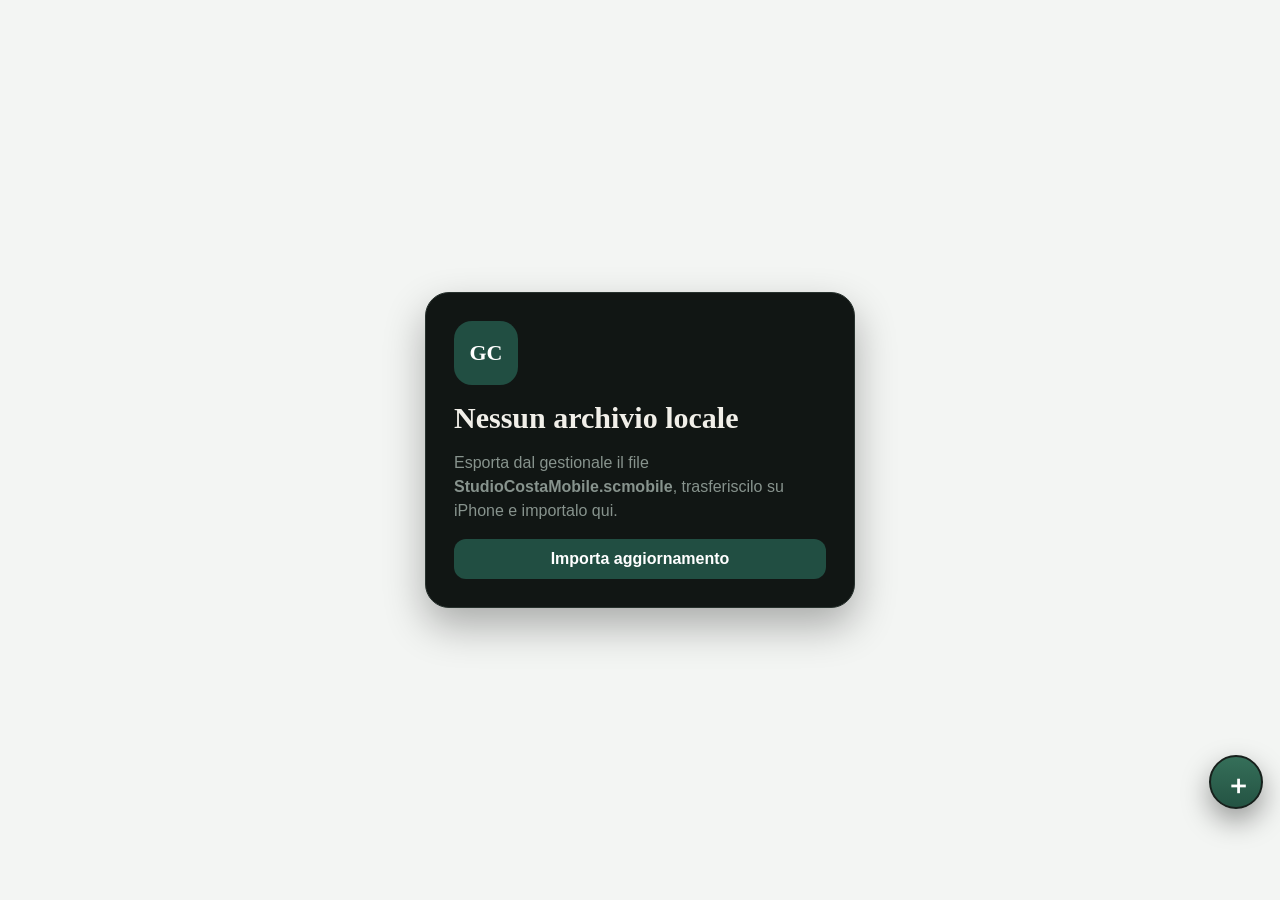
==== commit bc0f80d2: "Add files via upload" ====
--- a/index.html
+++ b/index.html
@@ -7,31 +7,26 @@
   <meta name="apple-mobile-web-app-capable" content="yes">
   <meta name="apple-mobile-web-app-status-bar-style" content="default">
   <meta name="apple-mobile-web-app-title" content="Studio Costa">
-  <link rel="manifest" href="manifest.json?v=20.8">
-  <link rel="apple-touch-icon" sizes="180x180" href="apple-touch-icon.png?v=20.8">
-  <link rel="stylesheet" href="styles-foundation.css?v=20.8">
-  <link rel="stylesheet" href="styles-legacy.css?v=20.8">
-  <link rel="stylesheet" href="styles.css?v=20.8">
-  <title>Studio Costa Companion V20.8</title>
+  <link rel="manifest" href="manifest.json?v=20.10">
+  <link rel="apple-touch-icon" sizes="180x180" href="apple-touch-icon.png?v=20.10">
+  <link rel="stylesheet" href="styles-foundation.css?v=20.10">
+  <link rel="stylesheet" href="styles-legacy.css?v=20.10">
+  <link rel="stylesheet" href="styles.css?v=20.10">
+  <title>Studio Costa Companion V20.10</title>
 </head>
 <body>
-  <!-- Vault locale: nessun contenuto dell'archivio è reso prima dello sblocco. -->
-  <section id="vaultScreen" class="screen vault-screen hidden" aria-label="Protezione dell'archivio locale">
+  <!-- Solo recupero una tantum da Vault V1 protetto: per gli altri accessi nessuna password. -->
+  <section id="vaultScreen" class="screen vault-screen hidden" aria-label="Conversione archivio precedente">
     <div class="vault-card">
       <div class="vault-mark" aria-hidden="true">GC</div>
-      <div class="eyebrow dark">STUDIO LEGALE COSTA · ARCHIVIO PROTETTO</div>
-      <h1 id="vaultHeading">Sblocca la Companion</h1>
-      <p id="vaultExplanation"></p>
-      <label class="vault-label" for="vaultPassword">Password locale</label>
-      <input id="vaultPassword" type="password" autocomplete="off" minlength="12" placeholder="Password locale" spellcheck="false">
-      <div id="vaultConfirmRow" class="hidden">
-        <label class="vault-label" for="vaultConfirm">Ripeti la password locale</label>
-        <input id="vaultConfirm" type="password" autocomplete="off" minlength="12" placeholder="Conferma password" spellcheck="false">
-      </div>
-      <label id="vaultBackupRow" class="vault-backup hidden"><input id="vaultBackupConfirmed" type="checkbox"><span>Confermo di avere salvato un backup dei dati e delle modifiche locali dalla versione precedente prima della migrazione.</span></label>
-      <button id="vaultAction" type="button">Sblocca</button>
+      <div class="eyebrow dark">STUDIO LEGALE COSTA · AGGIORNAMENTO ARCHIVIO</div>
+      <h1 id="vaultHeading">Converti archivio precedente</h1>
+      <p id="vaultExplanation">Questo dispositivo contiene dati cifrati dalla vecchia Companion. Inserisci la password precedente una sola volta per conservarli: i successivi accessi saranno automatici e senza password.</p>
+      <label id="vaultPasswordLabel" class="vault-label" for="vaultPassword">Vecchia password (solo questa volta)</label>
+      <input id="vaultPassword" type="password" autocomplete="current-password" placeholder="Password precedente" spellcheck="false">
+      <button id="vaultAction" type="button">Converti e apri senza password</button>
       <div id="vaultError" class="error" role="alert"></div>
-      <p class="vault-footnote">La password locale non è recuperabile da remoto. Senza di essa i dati locali cifrati potrebbero non essere recuperabili; i file di backup esterni rimangono indipendenti.</p>
+      <p class="vault-footnote">Non cancellare i dati del browser: senza la vecchia password non è possibile decifrare l'archivio già protetto.</p>
     </div>
   </section>
 
@@ -40,11 +35,10 @@
       <div class="brand">GC</div>
       <div class="eyebrow dark">STUDIO LEGALE COSTA</div>
       <h1>Importa aggiornamento</h1>
-      <p>Seleziona il file <strong>StudioCostaMobile.scmobile</strong> generato dal gestionale e inserisci la password scelta durante l’esportazione.</p>
+      <p>Seleziona il file <strong>StudioCostaMobile.scmobile</strong> generato dal gestionale. Nessuna password richiesta. Usa un file nel formato attuale SCM0; i vecchi file cifrati SCM1 devono essere riesportati dal gestionale.</p>
       <input id="companionFile" class="file-input-native" type="file" aria-label="Seleziona file .scmobile">
       <label for="companionFile" id="companionFilePicker" class="file-picker-button" role="button" tabindex="0">Seleziona file .scmobile</label>
       <div id="companionFileName" class="file-selected-name">Nessun file selezionato</div>
-      <input id="companionPassword" type="password" autocomplete="current-password" placeholder="Password archivio">
       <button id="companionImportButton">Importa aggiornamento</button>
       <div id="pairError" class="error"></div>
     </div>
@@ -88,9 +82,9 @@
 
 
 
-    <!-- V20.8: unico menu, orizzontale in alto su tablet e in basso su telefono. -->
+    <!-- V20.10: unico menu, orizzontale in alto su tablet e in basso su telefono. -->
     <nav class="bottom-nav companion-bottom-nav five-nav v19-nav" aria-label="Navigazione principale">
-      <button data-target="homeView" class="active" aria-current="page"><span class="nav-svg" aria-hidden="true"><svg viewBox="0 0 24 24" fill="none"><path d="M4 10.5L12 4l8 6.5"/><path d="M6.5 9.5V20h11V20.8"/><path d="M10 20v-5.5h4V20"/></svg></span><em>Home</em></button>
+      <button data-target="homeView" class="active" aria-current="page"><span class="nav-svg" aria-hidden="true"><svg viewBox="0 0 24 24" fill="none"><path d="M4 10.5L12 4l8 6.5"/><path d="M6.5 9.5V20h11V20.10"/><path d="M10 20v-5.5h4V20"/></svg></span><em>Home</em></button>
       <button data-target="hearingsView"><span class="nav-svg" aria-hidden="true"><svg viewBox="0 0 24 24" fill="none"><path d="M12 4v15"/><path d="M7 7h10"/><path d="M5 7c0 3-2 5-2 5h6c0 0-2-2-2-5"/><path d="M19 7c0 3-2 5-2 5h6c0 0-2-2-2-5"/><path d="M8 20h8"/></svg></span><em>Udienze</em></button>
       <button data-target="agendaView"><span class="nav-svg" aria-hidden="true"><svg viewBox="0 0 24 24" fill="none"><rect x="4" y="5" width="16" height="15" rx="3"/><path d="M8 3v4M16 3v4M4 10h16"/><path d="M8 14h3M13 14h3M8 17h3"/></svg></span><em>Agenda</em></button>
       <button data-target="plannerView"><span class="nav-svg" aria-hidden="true"><svg viewBox="0 0 24 24" fill="none"><rect x="4" y="4" width="16" height="16" rx="3"/><path d="M8 4v3M16 4v3M4 10h16M8 14h8M8 17h5"/></svg></span><em>Planner</em></button>
@@ -239,7 +233,7 @@
         <section id="taxesTool" class="plugin-tool hidden">
           <div class="tool-card">
             <h3>Tributi locali</h3>
-            <p class="muted">Decadenza dell'accertamento, riscossione ed eventuale prescrizione secondo il medesimo motore della versione desktop V20.8.</p>
+            <p class="muted">Decadenza dell'accertamento, riscossione ed eventuale prescrizione secondo il medesimo motore della versione desktop V20.10.</p>
             <div class="tool-subcard">
               <strong>1. Tributo e decadenza</strong>
               <label>Tributo<select id="taxType" class="tool-input"><option>IMU</option><option>TARI</option><option>TASI</option><option>ICP/CANONE (verificare disciplina propria)</option><option>ALTRO TRIBUTO LOCALE</option></select></label>
@@ -382,7 +376,7 @@
 
   <div id="settingsModal" class="modal hidden">
     <div class="modal-sheet compact-sheet">
-      <div class="modal-top"><button id="closeSettings" class="back-button" type="button" aria-label="Chiudi impostazioni">‹</button><div><div class="eyebrow dark">COMPANION V20.8</div><h2>Sincronizzazione e privacy</h2></div></div>
+      <div class="modal-top"><button id="closeSettings" class="back-button" type="button" aria-label="Chiudi impostazioni">‹</button><div><div class="eyebrow dark">COMPANION V20.10</div><h2>Sincronizzazione e privacy</h2></div></div>
       <div class="detail-section">
         <h3>Modifiche da riportare al PC</h3>
         <p id="pendingActionsInfo" class="muted"></p>
@@ -405,30 +399,13 @@
       </div>
       <div class="detail-section">
         <h3>Gestione dati sul dispositivo</h3>
-        <button id="lockCompanionNow" class="secondary-button" type="button">Blocca ora l’archivio</button>
-        <button id="openVaultPasswordChange" class="secondary-button" type="button">Cambia password locale</button>
-        <p class="muted">Archivio importato, attività locali e modifiche in attesa sono cifrati con AES-256-GCM quando l'app è bloccata. La password locale non è la password del file di scambio. Il blocco automatico interviene dopo 5 minuti di inattività o oltre 60 secondi in background.</p>
+        <p class="muted">Accesso automatico, senza password. I dati conservati in questa Companion sono cifrati con AES-256-GCM tramite una chiave locale del dispositivo. Chi può usare questo browser può consultare l'archivio. I file esportati .scmobile, .scmr e .scl non sono cifrati: conservarli in modo riservato.</p>
         <button id="clearLocalArchive" class="secondary-button">Elimina solo archivio importato</button>
         <button id="clearAllLocalData" class="danger-button" type="button">Elimina tutti i dati locali</button>
       </div>
     </div>
   </div>
 
-
-  <section id="changeVaultPasswordModal" class="modal hidden" role="dialog" aria-modal="true" aria-labelledby="changeVaultHeading">
-    <div class="modal-sheet compact-sheet vault-rotation-sheet">
-      <div class="modal-top"><button id="closeVaultPasswordChange" class="back-button" type="button" aria-label="Chiudi cambio password">‹</button><div><div class="eyebrow dark">PROTEZIONE LOCALE</div><h2 id="changeVaultHeading">Cambia password</h2></div></div>
-      <p class="muted">La modifica ricifra l'intero archivio conservato sul dispositivo. Prima salva un backup ed esporta le modifiche in sospeso. Chiudi le altre schede della Companion.</p>
-      <label class="vault-password-label" for="vaultOldPassword">Password attuale</label>
-      <input id="vaultOldPassword" type="password" autocomplete="current-password" spellcheck="false">
-      <label class="vault-password-label" for="vaultNewPassword">Nuova password (minimo 12 caratteri)</label>
-      <input id="vaultNewPassword" type="password" autocomplete="new-password" minlength="12" spellcheck="false">
-      <label class="vault-password-label" for="vaultNewPasswordConfirm">Conferma nuova password</label>
-      <input id="vaultNewPasswordConfirm" type="password" autocomplete="new-password" minlength="12" spellcheck="false">
-      <div id="vaultChangeError" class="error" role="alert" aria-live="polite"></div>
-      <button id="saveVaultPasswordChange" type="button">Ricifra archivio e aggiorna password</button>
-    </div>
-  </section>
 
     <div id="checklistComposerModal" class="modal hidden">
     <div class="modal-sheet compact-sheet checklist-composer-sheet">
@@ -445,19 +422,19 @@
 
 <div id="undoToast" class="undo-toast hidden"><span>Checklist aggiornata</span><button id="undoAction" type="button">Annulla</button></div>
 
-  <script src="companion-version.js?v=20.8"></script>
-  <script src="companion-core.js?v=20.8"></script>
-  <script src="planner-batch-mobile.js?v=20.8"></script>
-  <script src="companion-vault.js?v=20.8"></script>
-  <script src="companion-storage.js?v=20.8"></script>
-  <script src="app.js?v=20.8"></script>
-  <script src="app-calendar.js?v=20.8"></script>
-  <script src="app-planner.js?v=20.8"></script>
-  <script src="app-workflows.js?v=20.8"></script>
-  <script src="app-calculators.js?v=20.8"></script>
-  <script src="app-actions.js?v=20.8"></script>
-  <script src="app-details.js?v=20.8"></script>
-  <script src="app-privacy.js?v=20.8"></script>
-  <script src="app-bootstrap.js?v=20.8"></script>
+  <script src="companion-version.js?v=20.10"></script>
+  <script src="companion-core.js?v=20.10"></script>
+  <script src="planner-batch-mobile.js?v=20.10"></script>
+  <script src="companion-vault.js?v=20.10"></script>
+  <script src="companion-storage.js?v=20.10"></script>
+  <script src="app.js?v=20.10"></script>
+  <script src="app-calendar.js?v=20.10"></script>
+  <script src="app-planner.js?v=20.10"></script>
+  <script src="app-workflows.js?v=20.10"></script>
+  <script src="app-calculators.js?v=20.10"></script>
+  <script src="app-actions.js?v=20.10"></script>
+  <script src="app-details.js?v=20.10"></script>
+  <script src="app-privacy.js?v=20.10"></script>
+  <script src="app-bootstrap.js?v=20.10"></script>
 </body>
 </html>
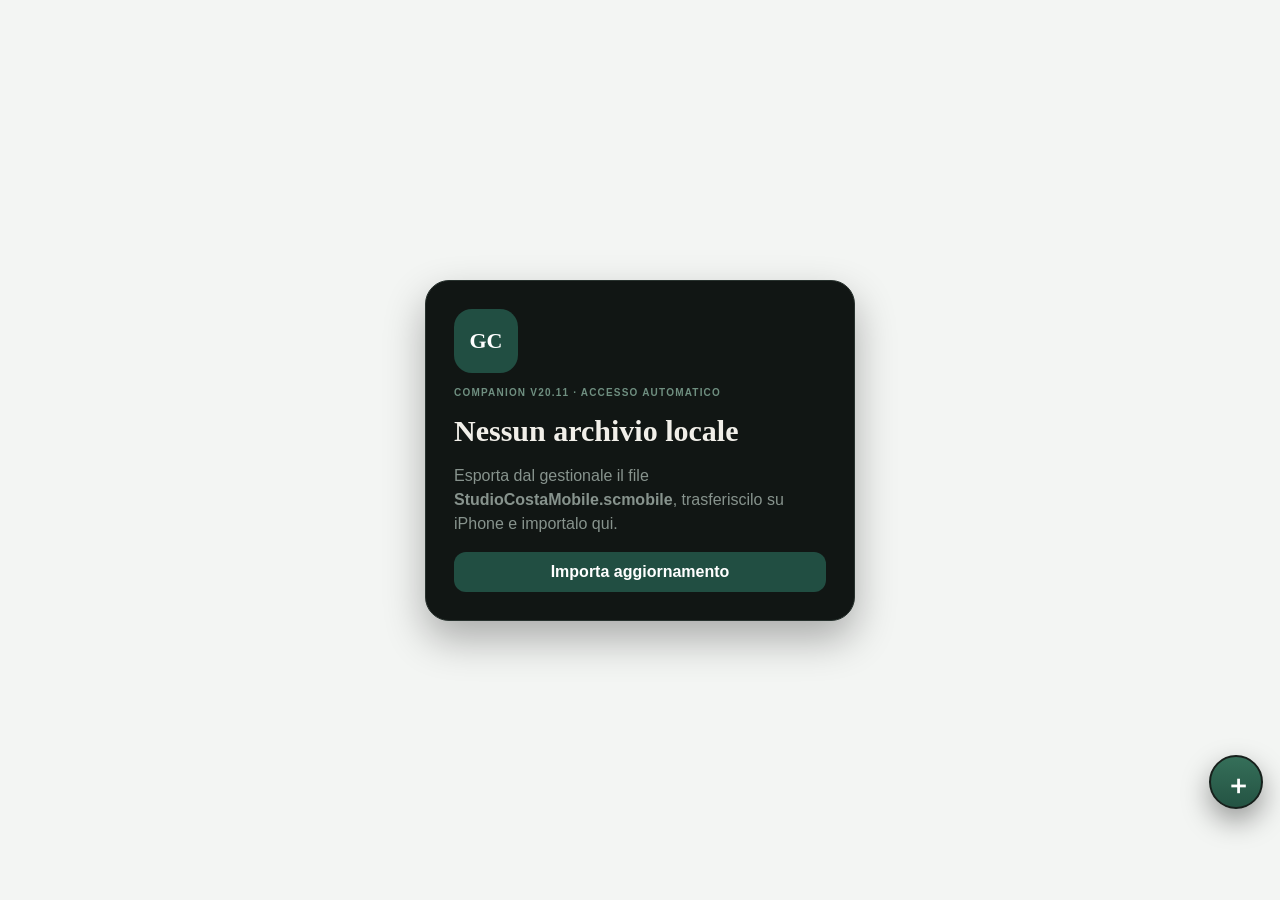
==== commit de96497f: "Add files via upload" ====
--- a/index.html
+++ b/index.html
@@ -7,33 +7,28 @@
   <meta name="apple-mobile-web-app-capable" content="yes">
   <meta name="apple-mobile-web-app-status-bar-style" content="default">
   <meta name="apple-mobile-web-app-title" content="Studio Costa">
-  <link rel="manifest" href="manifest.json?v=20.10">
-  <link rel="apple-touch-icon" sizes="180x180" href="apple-touch-icon.png?v=20.10">
-  <link rel="stylesheet" href="styles-foundation.css?v=20.10">
-  <link rel="stylesheet" href="styles-legacy.css?v=20.10">
-  <link rel="stylesheet" href="styles.css?v=20.10">
-  <title>Studio Costa Companion V20.10</title>
+  <link rel="manifest" href="manifest.json?v=20.11">
+  <link rel="apple-touch-icon" sizes="180x180" href="apple-touch-icon.png?v=20.11">
+  <link rel="stylesheet" href="styles-foundation.css?v=20.11">
+  <link rel="stylesheet" href="styles-legacy.css?v=20.11">
+  <link rel="stylesheet" href="styles.css?v=20.11">
+  <title>Studio Costa Companion V20.11</title>
 </head>
 <body>
-  <!-- Solo recupero una tantum da Vault V1 protetto: per gli altri accessi nessuna password. -->
-  <section id="vaultScreen" class="screen vault-screen hidden" aria-label="Conversione archivio precedente">
+  <section id="vaultScreen" class="screen vault-screen hidden" aria-label="Errore archivio locale">
     <div class="vault-card">
       <div class="vault-mark" aria-hidden="true">GC</div>
-      <div class="eyebrow dark">STUDIO LEGALE COSTA · AGGIORNAMENTO ARCHIVIO</div>
-      <h1 id="vaultHeading">Converti archivio precedente</h1>
-      <p id="vaultExplanation">Questo dispositivo contiene dati cifrati dalla vecchia Companion. Inserisci la password precedente una sola volta per conservarli: i successivi accessi saranno automatici e senza password.</p>
-      <label id="vaultPasswordLabel" class="vault-label" for="vaultPassword">Vecchia password (solo questa volta)</label>
-      <input id="vaultPassword" type="password" autocomplete="current-password" placeholder="Password precedente" spellcheck="false">
-      <button id="vaultAction" type="button">Converti e apri senza password</button>
+      <div class="eyebrow dark">STUDIO LEGALE COSTA · ARCHIVIO LOCALE</div>
+      <h1 id="vaultHeading">Archivio non disponibile</h1>
+      <p id="vaultExplanation">I dati sono stati lasciati intatti. Non cancellare i dati del browser.</p>
       <div id="vaultError" class="error" role="alert"></div>
-      <p class="vault-footnote">Non cancellare i dati del browser: senza la vecchia password non è possibile decifrare l'archivio già protetto.</p>
     </div>
   </section>
 
   <section id="pairScreen" class="screen hidden">
     <div class="login-card">
       <div class="brand">GC</div>
-      <div class="eyebrow dark">STUDIO LEGALE COSTA</div>
+      <div class="eyebrow dark">STUDIO LEGALE COSTA · COMPANION V20.11</div>
       <h1>Importa aggiornamento</h1>
       <p>Seleziona il file <strong>StudioCostaMobile.scmobile</strong> generato dal gestionale. Nessuna password richiesta. Usa un file nel formato attuale SCM0; i vecchi file cifrati SCM1 devono essere riesportati dal gestionale.</p>
       <input id="companionFile" class="file-input-native" type="file" aria-label="Seleziona file .scmobile">
@@ -41,15 +36,18 @@
       <div id="companionFileName" class="file-selected-name">Nessun file selezionato</div>
       <button id="companionImportButton">Importa aggiornamento</button>
       <div id="pairError" class="error"></div>
+      <p id="pairLegacyNotice" class="muted hidden" role="status">È stato rilevato un vecchio archivio cifrato, conservato senza modifiche. Non è leggibile automaticamente. Per ritrovare pratiche e appuntamenti, importa un nuovo file .scmobile dal gestionale. Le eventuali attività registrate solo nel vecchio archivio non compariranno qui.</p>
     </div>
   </section>
 
   <section id="emptyScreen" class="screen hidden">
     <div class="login-card">
       <div class="brand">GC</div>
+      <div class="eyebrow dark">COMPANION V20.11 · ACCESSO AUTOMATICO</div>
       <h1>Nessun archivio locale</h1>
       <p>Esporta dal gestionale il file <strong>StudioCostaMobile.scmobile</strong>, trasferiscilo su iPhone e importalo qui.</p>
       <button id="emptyImportButton">Importa aggiornamento</button>
+      <p id="emptyLegacyNotice" class="muted hidden" role="status">Il vecchio archivio cifrato è stato conservato intatto, in uno spazio separato. Per visualizzare nuovamente pratiche e appuntamenti, importa un file .scmobile recente dal gestionale. Le attività presenti esclusivamente nel vecchio archivio non sono accessibili automaticamente.</p>
     </div>
   </section>
 
@@ -69,7 +67,7 @@
         </div>
       </div>
       <div class="header-actions compact-actions">
-        <span id="networkStatus" class="network-status" role="status" aria-live="polite">Offline</span>
+        <span id="networkStatus" class="network-status" role="status" aria-live="polite">Offline</span><span class="companion-version-label">v20.11</span>
         <div class="sync-pill" id="headerSync">—</div>
         <button id="settingsButton" class="icon-button" aria-label="Sincronizzazione e privacy">⋯</button>
       </div>
@@ -82,7 +80,7 @@
 
 
 
-    <!-- V20.10: unico menu, orizzontale in alto su tablet e in basso su telefono. -->
+    <!-- V20.11: unico menu, orizzontale in alto su tablet e in basso su telefono. -->
     <nav class="bottom-nav companion-bottom-nav five-nav v19-nav" aria-label="Navigazione principale">
       <button data-target="homeView" class="active" aria-current="page"><span class="nav-svg" aria-hidden="true"><svg viewBox="0 0 24 24" fill="none"><path d="M4 10.5L12 4l8 6.5"/><path d="M6.5 9.5V20h11V20.10"/><path d="M10 20v-5.5h4V20"/></svg></span><em>Home</em></button>
       <button data-target="hearingsView"><span class="nav-svg" aria-hidden="true"><svg viewBox="0 0 24 24" fill="none"><path d="M12 4v15"/><path d="M7 7h10"/><path d="M5 7c0 3-2 5-2 5h6c0 0-2-2-2-5"/><path d="M19 7c0 3-2 5-2 5h6c0 0-2-2-2-5"/><path d="M8 20h8"/></svg></span><em>Udienze</em></button>
@@ -422,19 +420,19 @@
 
 <div id="undoToast" class="undo-toast hidden"><span>Checklist aggiornata</span><button id="undoAction" type="button">Annulla</button></div>
 
-  <script src="companion-version.js?v=20.10"></script>
-  <script src="companion-core.js?v=20.10"></script>
-  <script src="planner-batch-mobile.js?v=20.10"></script>
-  <script src="companion-vault.js?v=20.10"></script>
-  <script src="companion-storage.js?v=20.10"></script>
-  <script src="app.js?v=20.10"></script>
-  <script src="app-calendar.js?v=20.10"></script>
-  <script src="app-planner.js?v=20.10"></script>
-  <script src="app-workflows.js?v=20.10"></script>
-  <script src="app-calculators.js?v=20.10"></script>
-  <script src="app-actions.js?v=20.10"></script>
-  <script src="app-details.js?v=20.10"></script>
-  <script src="app-privacy.js?v=20.10"></script>
-  <script src="app-bootstrap.js?v=20.10"></script>
+  <script src="companion-version.js?v=20.11"></script>
+  <script src="companion-core.js?v=20.11"></script>
+  <script src="planner-batch-mobile.js?v=20.11"></script>
+  <script src="companion-vault.js?v=20.11"></script>
+  <script src="companion-storage.js?v=20.11"></script>
+  <script src="app.js?v=20.11"></script>
+  <script src="app-calendar.js?v=20.11"></script>
+  <script src="app-planner.js?v=20.11"></script>
+  <script src="app-workflows.js?v=20.11"></script>
+  <script src="app-calculators.js?v=20.11"></script>
+  <script src="app-actions.js?v=20.11"></script>
+  <script src="app-details.js?v=20.11"></script>
+  <script src="app-privacy.js?v=20.11"></script>
+  <script src="app-bootstrap.js?v=20.11"></script>
 </body>
 </html>
--- a/styles.css
+++ b/styles.css
@@ -86,3 +86,6 @@
 .vault-rotation-sheet #saveVaultPasswordChange{display:block;min-height:48px;margin-top:15px;width:100%;background:var(--ui-green);color:white;border:0;border-radius:12px;font-weight:750}
 .vault-rotation-sheet #saveVaultPasswordChange:disabled{opacity:.6}
 .vault-rotation-sheet .error{min-height:16px;padding-top:6px}
+
+/* V20.11 — indicatore discreto della build PWA per distinguere cache precedenti. */
+.companion-version-label{font-size:10px;letter-spacing:.02em;color:var(--ink-muted,#697577);font-weight:700;white-space:nowrap;}
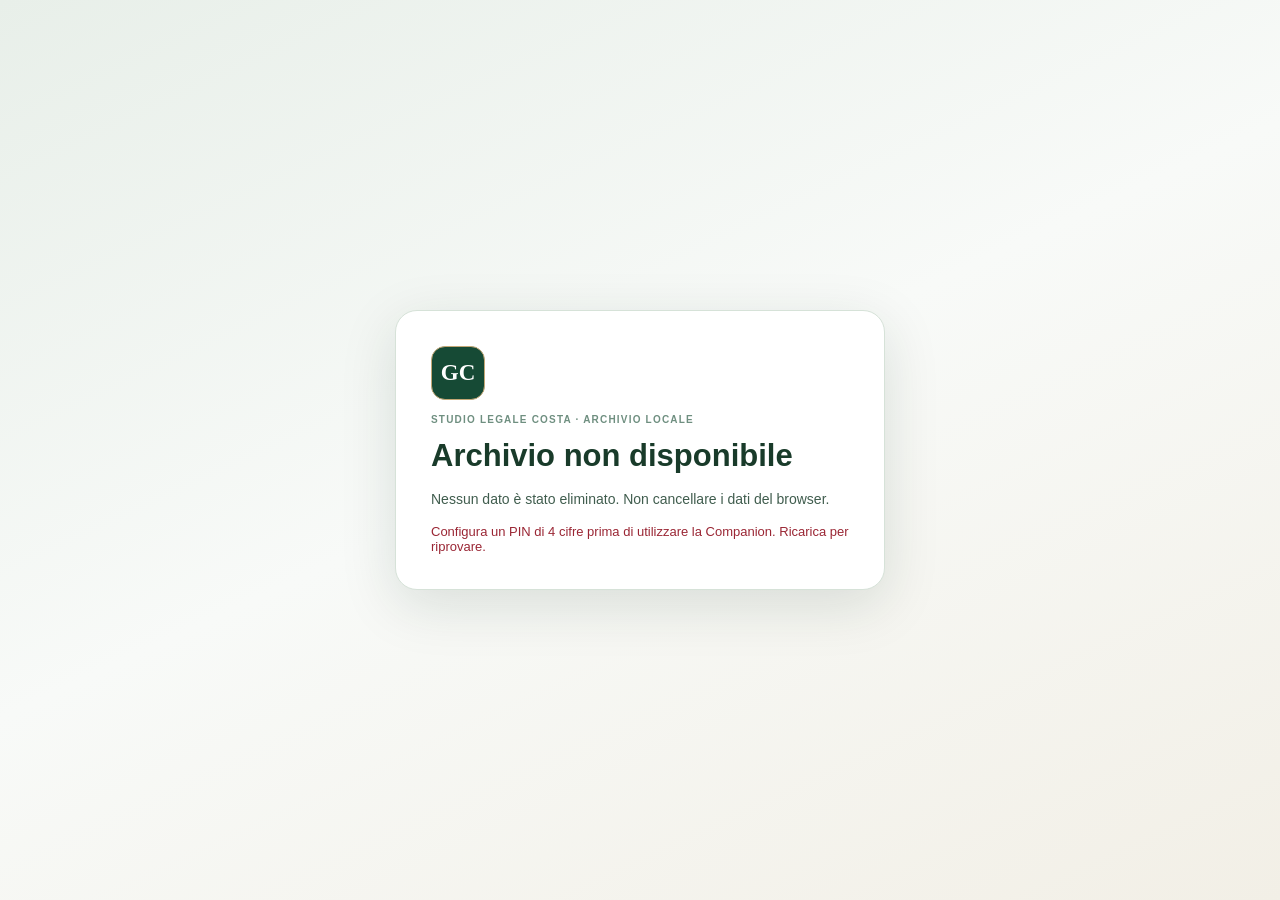
==== commit 93de1fc5: "Add files via upload" ====
--- a/index.html
+++ b/index.html
@@ -7,14 +7,23 @@
   <meta name="apple-mobile-web-app-capable" content="yes">
   <meta name="apple-mobile-web-app-status-bar-style" content="default">
   <meta name="apple-mobile-web-app-title" content="Studio Costa">
-  <link rel="manifest" href="manifest.json?v=20.11">
-  <link rel="apple-touch-icon" sizes="180x180" href="apple-touch-icon.png?v=20.11">
-  <link rel="stylesheet" href="styles-foundation.css?v=20.11">
-  <link rel="stylesheet" href="styles-legacy.css?v=20.11">
-  <link rel="stylesheet" href="styles.css?v=20.11">
-  <title>Studio Costa Companion V20.11</title>
+  <link rel="manifest" href="manifest.json?v=20.19.8">
+  <link rel="apple-touch-icon" sizes="180x180" href="apple-touch-icon.png?v=20.19.8">
+  <link rel="stylesheet" href="styles-foundation.css?v=20.19.8">
+  <link rel="stylesheet" href="styles-legacy.css?v=20.19.8">
+  <link rel="stylesheet" href="styles.css?v=20.19.8">
+  <title>Studio Costa Companion V20.19.8</title>
 </head>
 <body>
+  <section id="accessPinScreen" class="screen hidden" aria-label="PIN di accesso">
+    <div class="login-card">
+      <div class="brand">GC</div><h1>Companion protetta</h1>
+      <p>Inserisci il PIN personale di 4 cifre.</p>
+      <input id="accessPinInput" type="password" inputmode="numeric" pattern="[0-9]{4}" maxlength="4" autocomplete="off" placeholder="PIN" aria-label="PIN di accesso">
+      <button id="accessPinUnlock" type="button">Sblocca</button>
+      <p id="accessPinError" class="error" role="alert"></p>
+    </div>
+  </section>
   <section id="vaultScreen" class="screen vault-screen hidden" aria-label="Errore archivio locale">
     <div class="vault-card">
       <div class="vault-mark" aria-hidden="true">GC</div>
@@ -28,13 +37,14 @@
   <section id="pairScreen" class="screen hidden">
     <div class="login-card">
       <div class="brand">GC</div>
-      <div class="eyebrow dark">STUDIO LEGALE COSTA · COMPANION V20.11</div>
+      <div class="eyebrow dark">STUDIO LEGALE COSTA · COMPANION V20.19.8</div>
       <h1>Importa aggiornamento</h1>
       <p>Seleziona il file <strong>StudioCostaMobile.scmobile</strong> generato dal gestionale. Nessuna password richiesta. Usa un file nel formato attuale SCM0; i vecchi file cifrati SCM1 devono essere riesportati dal gestionale.</p>
       <input id="companionFile" class="file-input-native" type="file" aria-label="Seleziona file .scmobile">
       <label for="companionFile" id="companionFilePicker" class="file-picker-button" role="button" tabindex="0">Seleziona file .scmobile</label>
       <div id="companionFileName" class="file-selected-name">Nessun file selezionato</div>
-      <button id="companionImportButton">Importa aggiornamento</button>
+      <button id="companionImportButton" disabled>Importa aggiornamento</button>
+      <button id="importBackButton" class="secondary-button" type="button">Torna alla Companion</button>
       <div id="pairError" class="error"></div>
       <p id="pairLegacyNotice" class="muted hidden" role="status">È stato rilevato un vecchio archivio cifrato, conservato senza modifiche. Non è leggibile automaticamente. Per ritrovare pratiche e appuntamenti, importa un nuovo file .scmobile dal gestionale. Le eventuali attività registrate solo nel vecchio archivio non compariranno qui.</p>
     </div>
@@ -43,10 +53,10 @@
   <section id="emptyScreen" class="screen hidden">
     <div class="login-card">
       <div class="brand">GC</div>
-      <div class="eyebrow dark">COMPANION V20.11 · ACCESSO AUTOMATICO</div>
+      <div class="eyebrow dark">COMPANION V20.19.8 · PIN ATTIVO</div>
       <h1>Nessun archivio locale</h1>
-      <p>Esporta dal gestionale il file <strong>StudioCostaMobile.scmobile</strong>, trasferiscilo su iPhone e importalo qui.</p>
-      <button id="emptyImportButton">Importa aggiornamento</button>
+      <p>Esporta dal gestionale il file StudioCostaMobile.scmobile, trasferiscilo in modo riservato su iPhone e importalo qui. Per consultarlo usa sempre la stessa icona sulla schermata Home.</p>
+      <button id="emptyImportButton" class="secondary-button">Importa file .scmobile</button>
       <p id="emptyLegacyNotice" class="muted hidden" role="status">Il vecchio archivio cifrato è stato conservato intatto, in uno spazio separato. Per visualizzare nuovamente pratiche e appuntamenti, importa un file .scmobile recente dal gestionale. Le attività presenti esclusivamente nel vecchio archivio non sono accessibili automaticamente.</p>
     </div>
   </section>
@@ -67,7 +77,7 @@
         </div>
       </div>
       <div class="header-actions compact-actions">
-        <span id="networkStatus" class="network-status" role="status" aria-live="polite">Offline</span><span class="companion-version-label">v20.11</span>
+        <span id="networkStatus" class="network-status" role="status" aria-live="polite">Offline</span><span class="companion-version-label">v20.19.8</span>
         <div class="sync-pill" id="headerSync">—</div>
         <button id="settingsButton" class="icon-button" aria-label="Sincronizzazione e privacy">⋯</button>
       </div>
@@ -80,16 +90,17 @@
 
 
 
-    <!-- V20.11: unico menu, orizzontale in alto su tablet e in basso su telefono. -->
+    <!-- V20.19.8: unico menu, orizzontale in alto su tablet e in basso su telefono. -->
     <nav class="bottom-nav companion-bottom-nav five-nav v19-nav" aria-label="Navigazione principale">
-      <button data-target="homeView" class="active" aria-current="page"><span class="nav-svg" aria-hidden="true"><svg viewBox="0 0 24 24" fill="none"><path d="M4 10.5L12 4l8 6.5"/><path d="M6.5 9.5V20h11V20.10"/><path d="M10 20v-5.5h4V20"/></svg></span><em>Home</em></button>
+      <button data-target="homeView" class="active" aria-current="page"><span class="nav-svg" aria-hidden="true"><svg viewBox="0 0 24 24" fill="none"><path d="M4 10.5L12 4l8 6.5"/><path d="M6.5 9.5V20h11V20.19.8"/><path d="M10 20v-5.5h4V20"/></svg></span><em>Home</em></button>
       <button data-target="hearingsView"><span class="nav-svg" aria-hidden="true"><svg viewBox="0 0 24 24" fill="none"><path d="M12 4v15"/><path d="M7 7h10"/><path d="M5 7c0 3-2 5-2 5h6c0 0-2-2-2-5"/><path d="M19 7c0 3-2 5-2 5h6c0 0-2-2-2-5"/><path d="M8 20h8"/></svg></span><em>Udienze</em></button>
-      <button data-target="agendaView"><span class="nav-svg" aria-hidden="true"><svg viewBox="0 0 24 24" fill="none"><rect x="4" y="5" width="16" height="15" rx="3"/><path d="M8 3v4M16 3v4M4 10h16"/><path d="M8 14h3M13 14h3M8 17h3"/></svg></span><em>Agenda</em></button>
       <button data-target="plannerView"><span class="nav-svg" aria-hidden="true"><svg viewBox="0 0 24 24" fill="none"><rect x="4" y="4" width="16" height="16" rx="3"/><path d="M8 4v3M16 4v3M4 10h16M8 14h8M8 17h5"/></svg></span><em>Planner</em></button>
+      <button data-target="scadenzeView"><span class="nav-svg" aria-hidden="true">◷</span><em>Scadenze</em></button>
       <button data-target="practicesView"><span class="nav-svg" aria-hidden="true"><svg viewBox="0 0 24 24" fill="none"><path d="M4 7.5A2.5 2.5 0 0 1 6.5 5H10l1.7 2H17.5A2.5 2.5 0 0 1 20 9.5v8A2.5 2.5 0 0 1 17.5 20h-11A2.5 2.5 0 0 1 4 17.5v-10Z"/><path d="M4 9h16"/></svg></span><em>Pratiche</em></button>
       <button data-target="toolsView"><span class="nav-svg" aria-hidden="true"><svg viewBox="0 0 24 24" fill="none"><path d="M12 3l1.6 3.9L17.5 8.5l-3.1 2.5.9 4-3.3-2-3.3 2 .9-4L6.5 8.5l3.9-1.6L12 3Z"/><path d="M20.1 15.5l.8 1.9 1.9.8-1.9.8-.8 1.9-.8-1.9-1.9-.8 1.9-.8.8-1.9Z"/></svg></span><em>Strumenti</em></button>
     </nav>
 
+    <p id="offlineWarning" class="muted hidden" role="status" aria-live="polite"></p>
     <main>
       <section id="homeView" class="view"></section>
 
@@ -101,13 +112,14 @@
           </div>
           <div class="hearing-period-control">
             <button id="hearingPrev" class="nav-square" aria-label="Periodo precedente">‹</button>
-            <input id="hearingDate" type="date" aria-label="Data udienze">
+            <span class="companion-date-picker"><span id="hearingDateText" aria-hidden="true"></span><input id="hearingDate" type="date" aria-label="Data udienze"></span>
             <button id="hearingNext" class="nav-square" aria-label="Periodo successivo">›</button>
           </div>
           <div class="hearing-view-row">
             <div class="hearing-mode" role="group" aria-label="Vista udienze">
+              <button data-hearing-mode="list" class="active">Elenco</button>
               <button data-hearing-mode="day">Giorno</button>
-              <button data-hearing-mode="week" class="active">Settimana</button>
+              <button data-hearing-mode="week">Settimana</button>
               <button data-hearing-mode="month">Mese</button>
             </div>
             <button id="hearingToday" class="hearing-today">Oggi</button>
@@ -145,11 +157,17 @@
       <section id="plannerView" class="view hidden">
         <div class="v19-planner-head">
           <div class="view-kicker">STUDIO COSTA · ORGANIZZAZIONE</div><h2>Il mio Planner</h2>
-          <p>Tutti gli impegni di oggi. Ruota iPhone o iPad per una lettura più ampia.</p>
-          <div class="v19-planner-date"><button id="plannerPrev" aria-label="Giorno precedente">‹</button><input type="date" id="plannerDate" aria-label="Data Planner"><button id="plannerNext" aria-label="Giorno successivo">›</button><button id="plannerToday">Oggi</button></div>
+          <p>Udienze, lavoro e impegni personali in ordine di orario.</p>
+          <div class="v19-planner-date"><button id="plannerPrev" aria-label="Giorno precedente">‹</button><span class="companion-date-picker"><span id="plannerDateText" aria-hidden="true"></span><input type="date" id="plannerDate" aria-label="Data Planner"></span><button id="plannerNext" aria-label="Giorno successivo">›</button><button id="plannerToday">Oggi</button></div>
           <strong id="plannerPeriodLabel"></strong>
         </div>
         <div id="plannerContent"></div>
+      </section>
+
+      <section id="scadenzeView" class="view hidden">
+        <div class="scadenze-head"><span class="view-kicker">ATTI DA NOTIFICARE E DEPOSITARE</span><h2>Scadenze</h2><p>Preparazioni, date interne e termini effettivi</p><label><input id="scadenzeAllDates" type="checkbox" checked> TUTTE LE DATE</label>
+        <div class="scadenze-filters"><label>DAL<span class="companion-date-picker"><span id="scadenzeFromText" aria-hidden="true"></span><input type="date" id="scadenzeFrom" aria-label="Scadenze dal"></span></label><label>AL<span class="companion-date-picker"><span id="scadenzeToText" aria-hidden="true"></span><input type="date" id="scadenzeTo" aria-label="Scadenze al"></span></label></div>
+        <div class="scadenza-actions"><button id="scadenzePrint">STAMPA / PDF</button><button id="scadenzeCsv">ESPORTA ELENCO</button></div><p id="scadenzeCount"></p></div><div id="scadenzeContent"></div>
       </section>
 
       <section id="practicesView" class="view hidden">
@@ -231,7 +249,7 @@
         <section id="taxesTool" class="plugin-tool hidden">
           <div class="tool-card">
             <h3>Tributi locali</h3>
-            <p class="muted">Decadenza dell'accertamento, riscossione ed eventuale prescrizione secondo il medesimo motore della versione desktop V20.10.</p>
+            <p class="muted">Decadenza dell'accertamento, riscossione ed eventuale prescrizione secondo il medesimo motore della versione desktop V20.19.8</p>
             <div class="tool-subcard">
               <strong>1. Tributo e decadenza</strong>
               <label>Tributo<select id="taxType" class="tool-input"><option>IMU</option><option>TARI</option><option>TASI</option><option>ICP/CANONE (verificare disciplina propria)</option><option>ALTRO TRIBUTO LOCALE</option></select></label>
@@ -374,7 +392,7 @@
 
   <div id="settingsModal" class="modal hidden">
     <div class="modal-sheet compact-sheet">
-      <div class="modal-top"><button id="closeSettings" class="back-button" type="button" aria-label="Chiudi impostazioni">‹</button><div><div class="eyebrow dark">COMPANION V20.10</div><h2>Sincronizzazione e privacy</h2></div></div>
+      <div class="modal-top"><button id="closeSettings" class="back-button" type="button" aria-label="Chiudi impostazioni">‹</button><div><div class="eyebrow dark">COMPANION V20.19.8</div><h2>Sincronizzazione e privacy</h2></div></div>
       <div class="detail-section">
         <h3>Modifiche da riportare al PC</h3>
         <p id="pendingActionsInfo" class="muted"></p>
@@ -386,6 +404,11 @@
         <button id="privacyImportButton" class="secondary-button">Importa nuovo .scmobile</button>
       </div>
       <div class="detail-section">
+        <h3>PIN di accesso iPhone</h3>
+        <p class="muted">PIN di 4 cifre richiesto all'apertura della Companion. È una protezione aggiuntiva al codice dell'iPhone, non sostituisce la sicurezza del dispositivo.</p>
+        <button id="changeAccessPin" class="secondary-button" type="button">Imposta o modifica PIN di accesso</button>
+      </div>
+      <div class="detail-section">
         <h3>Protezione visualizzazione</h3>
         <label class="setting-row"><span><strong>Nascondi note sensibili</strong><small>Le note non saranno mostrate nelle schede pratica.</small></span><input id="hideNotesSetting" type="checkbox"></label>
         <label class="setting-row"><span><strong>Nascondi documenti offline</strong><small>I file resteranno salvati ma non saranno elencati.</small></span><input id="hideDocumentsSetting" type="checkbox"></label>
@@ -397,7 +420,7 @@
       </div>
       <div class="detail-section">
         <h3>Gestione dati sul dispositivo</h3>
-        <p class="muted">Accesso automatico, senza password. I dati conservati in questa Companion sono cifrati con AES-256-GCM tramite una chiave locale del dispositivo. Chi può usare questo browser può consultare l'archivio. I file esportati .scmobile, .scmr e .scl non sono cifrati: conservarli in modo riservato.</p>
+        <p class="muted">Accesso protetto con PIN locale quando configurato. I dati conservati in questa Companion sono cifrati con AES-256-GCM tramite una chiave locale del dispositivo. Chi può usare questo browser può consultare l'archivio. I file esportati .scmobile, .scmr e .scl non sono cifrati: conservarli in modo riservato.</p>
         <button id="clearLocalArchive" class="secondary-button">Elimina solo archivio importato</button>
         <button id="clearAllLocalData" class="danger-button" type="button">Elimina tutti i dati locali</button>
       </div>
@@ -420,19 +443,21 @@
 
 <div id="undoToast" class="undo-toast hidden"><span>Checklist aggiornata</span><button id="undoAction" type="button">Annulla</button></div>
 
-  <script src="companion-version.js?v=20.11"></script>
-  <script src="companion-core.js?v=20.11"></script>
-  <script src="planner-batch-mobile.js?v=20.11"></script>
-  <script src="companion-vault.js?v=20.11"></script>
-  <script src="companion-storage.js?v=20.11"></script>
-  <script src="app.js?v=20.11"></script>
-  <script src="app-calendar.js?v=20.11"></script>
-  <script src="app-planner.js?v=20.11"></script>
-  <script src="app-workflows.js?v=20.11"></script>
-  <script src="app-calculators.js?v=20.11"></script>
-  <script src="app-actions.js?v=20.11"></script>
-  <script src="app-details.js?v=20.11"></script>
-  <script src="app-privacy.js?v=20.11"></script>
-  <script src="app-bootstrap.js?v=20.11"></script>
+  <script src="companion-version.js?v=20.19.8"></script>
+  <script src="companion-core.js?v=20.19.8"></script>
+  <script src="planner-batch-mobile.js?v=20.19.8"></script>
+  <script src="companion-vault.js?v=20.19.8"></script>
+  <script src="companion-storage.js?v=20.19.8"></script>
+  <script src="app.js?v=20.19.8"></script>
+  <script src="app-calendar.js?v=20.19.8"></script>
+  <script src="app-planner.js?v=20.19.8"></script>
+  <script src="app-workflows.js?v=20.19.8"></script>
+  <script src="app-calculators.js?v=20.19.8"></script>
+  <script src="app-actions.js?v=20.19.8"></script>
+  <script src="app-details.js?v=20.19.8"></script>
+  <script src="app-privacy.js?v=20.19.8"></script>
+  <script src="app-scadenze.js?v=20.19.8"></script>
+  <script src="companion-access.js?v=20.19.8"></script>
+  <script src="app-bootstrap.js?v=20.19.8"></script>
 </body>
 </html>
--- a/styles.css
+++ b/styles.css
@@ -89,3 +89,57 @@
 
 /* V20.11 — indicatore discreto della build PWA per distinguere cache precedenti. */
 .companion-version-label{font-size:10px;letter-spacing:.02em;color:var(--ink-muted,#697577);font-weight:700;white-space:nowrap;}
+
+/* Companion 20.12: lettura cronologica, senza troncamento dei titoli. */
+#app .hearing-list-day{margin:18px 0 25px}
+#app .docket-card{height:auto!important;min-height:70px!important;align-items:center}
+#app .docket-body{min-width:0}
+#app .docket-body strong,#app .docket-body small,#app .docket-body em{white-space:normal!important;overflow:visible!important;text-overflow:clip!important;line-height:1.45}
+#app .hearing-mode{flex-wrap:wrap;gap:4px}
+#app .companion-day-row{display:grid!important;grid-template-columns:77px minmax(0,1fr) 12px;gap:12px;width:100%;text-align:left;padding:15px 10px!important;margin:7px 0;border:1px solid #d4e0d7!important;border-left:4px solid #ad8650!important;border-radius:12px;background:#fff!important;color:#172920!important;height:auto!important;box-sizing:border-box}
+#app .companion-day-row.is-personal{border-left-color:#55856c!important;background:#eff6f1!important}
+#app .companion-row-time{font-size:14px;font-weight:800;font-variant-numeric:tabular-nums}
+#app .companion-row-time small{display:block;font-size:12px;margin-top:5px}
+#app .companion-row-body{display:flex;flex-direction:column;gap:5px;min-width:0}
+#app .companion-row-body small{font-size:10px;letter-spacing:.05em;color:#465f52}
+#app .companion-row-body strong{font-size:15px;white-space:normal;line-height:1.4;overflow-wrap:anywhere}
+#app .companion-row-body em{font-size:12px;font-style:normal;color:#465f52;white-space:normal}
+#app .companion-dated-tasks{margin-top:22px;border-top:1px solid #d4e0d7;padding-top:12px}
+#app .companion-dated-tasks h3{font-size:12px;line-height:1.5}
+#app .v19-dayplan-task{height:auto!important;min-height:55px}
+#app .v19-dayplan-task strong{white-space:normal!important;line-height:1.4}
+#plannerView:before,#plannerView:after{display:none!important}
+@media(max-width:420px){#app .companion-day-row{gap:8px;grid-template-columns:66px minmax(0,1fr) 10px}#app .companion-row-time{font-size:12px}}
+
+@media(max-width:767px){#app .bottom-nav.v19-nav{grid-template-columns:repeat(5,minmax(0,1fr))!important}}
+
+#app .docket-time{color:#284b3b!important;font-weight:800!important;font-size:13px!important}
+#app .docket-selected-day span{color:#435a4d!important;font-size:13px!important}
+#app .hearing-mode{display:grid!important;grid-template-columns:repeat(4,minmax(0,1fr))!important;width:100%!important}
+#app .hearing-mode button{padding:10px 5px!important;font-size:11px!important;min-width:0}
+#app .hearing-view-row{flex-wrap:wrap}
+#app .companion-date-picker{position:relative;display:grid;place-items:center;min-width:0;min-height:42px;background:#fff;border:1px solid #c8d9ce;border-radius:12px;color:#174e3c;font-weight:800;font-size:14px;box-sizing:border-box;overflow:hidden}
+#app .companion-date-picker input[type=date]{position:absolute!important;inset:0!important;width:100%!important;min-width:0!important;height:100%!important;opacity:0!important;cursor:pointer;margin:0!important}
+#app .companion-date-picker:focus-within{outline:3px solid #256d51;outline-offset:2px}
+#app .companion-date-picker>span{pointer-events:none}
+
+#app .hearing-view-row{display:grid!important;grid-template-columns:minmax(0,1fr)!important;gap:7px!important}
+#app .hearing-view-row .hearing-today{justify-self:end}
+#app .hearing-mode button{white-space:nowrap!important;overflow-wrap:normal!important}
+
+/* Scadenze del plugin, stesse identità e colori del desktop. */
+#app .scadenze-head{background:#fff;border:1px solid #d4e0d7;border-radius:18px;padding:18px;margin-bottom:18px}
+#app .scadenze-filters{display:grid;grid-template-columns:1fr 1fr;gap:10px;margin:12px 0}
+#app .scadenza-card{border:1px solid #d4c68a;border-radius:14px;padding:15px;margin:10px 0;color:#172920;break-inside:avoid}
+#app .scadenza-preparazione,#app .companion-day-row.plugin-preparazione{background:#fff2b2!important}
+#app .scadenza-prudenziale,#app .companion-day-row.plugin-prudenziale{background:#ffd39b!important}
+#app .scadenza-termine,#app .companion-day-row.plugin-termine{background:#ffd1d1!important;border-left:4px solid #a52b31!important}
+#app .scadenza-kind{font-size:11px;font-weight:900;letter-spacing:.04em}
+#app .scadenza-card h3{font-size:16px;line-height:1.45;white-space:normal;margin:8px 0;color:#172920}
+#app .scadenza-card p{font-size:12px;line-height:1.5;margin:6px 0;color:#173b2d}
+#app .scadenza-actions{display:flex;gap:8px;flex-wrap:wrap;align-items:center}
+#app .scadenza-actions button{background:#174e3c;color:#fff;padding:10px;border-radius:10px;min-height:42px}
+#app .scadenza-actions small{font-size:10px;color:#5d2631}
+@media(max-width:767px){#app .bottom-nav.v19-nav{grid-template-columns:repeat(6,minmax(0,1fr))!important}#app .bottom-nav.v19-nav button em{font-size:9px!important}}
+@media print{body{background:white!important}#app>header,#app>.bottom-nav,.floating-add,#settingsModal,#undoToast{display:none!important}#app main{padding:0!important}body[data-active-view="scadenzeView"] .view:not(#scadenzeView){display:none!important}#scadenzeView{display:block!important}#scadenzeView button,#scadenzeView input,#scadenzeView .scadenze-filters,#scadenzeView label{display:none!important}#app .scadenza-card{print-color-adjust:exact;-webkit-print-color-adjust:exact}h3{break-after:avoid}@page{size:A4;margin:12mm}}
+#app .scadenze-head label,#app .scadenze-head .view-kicker{color:#354f41!important}
